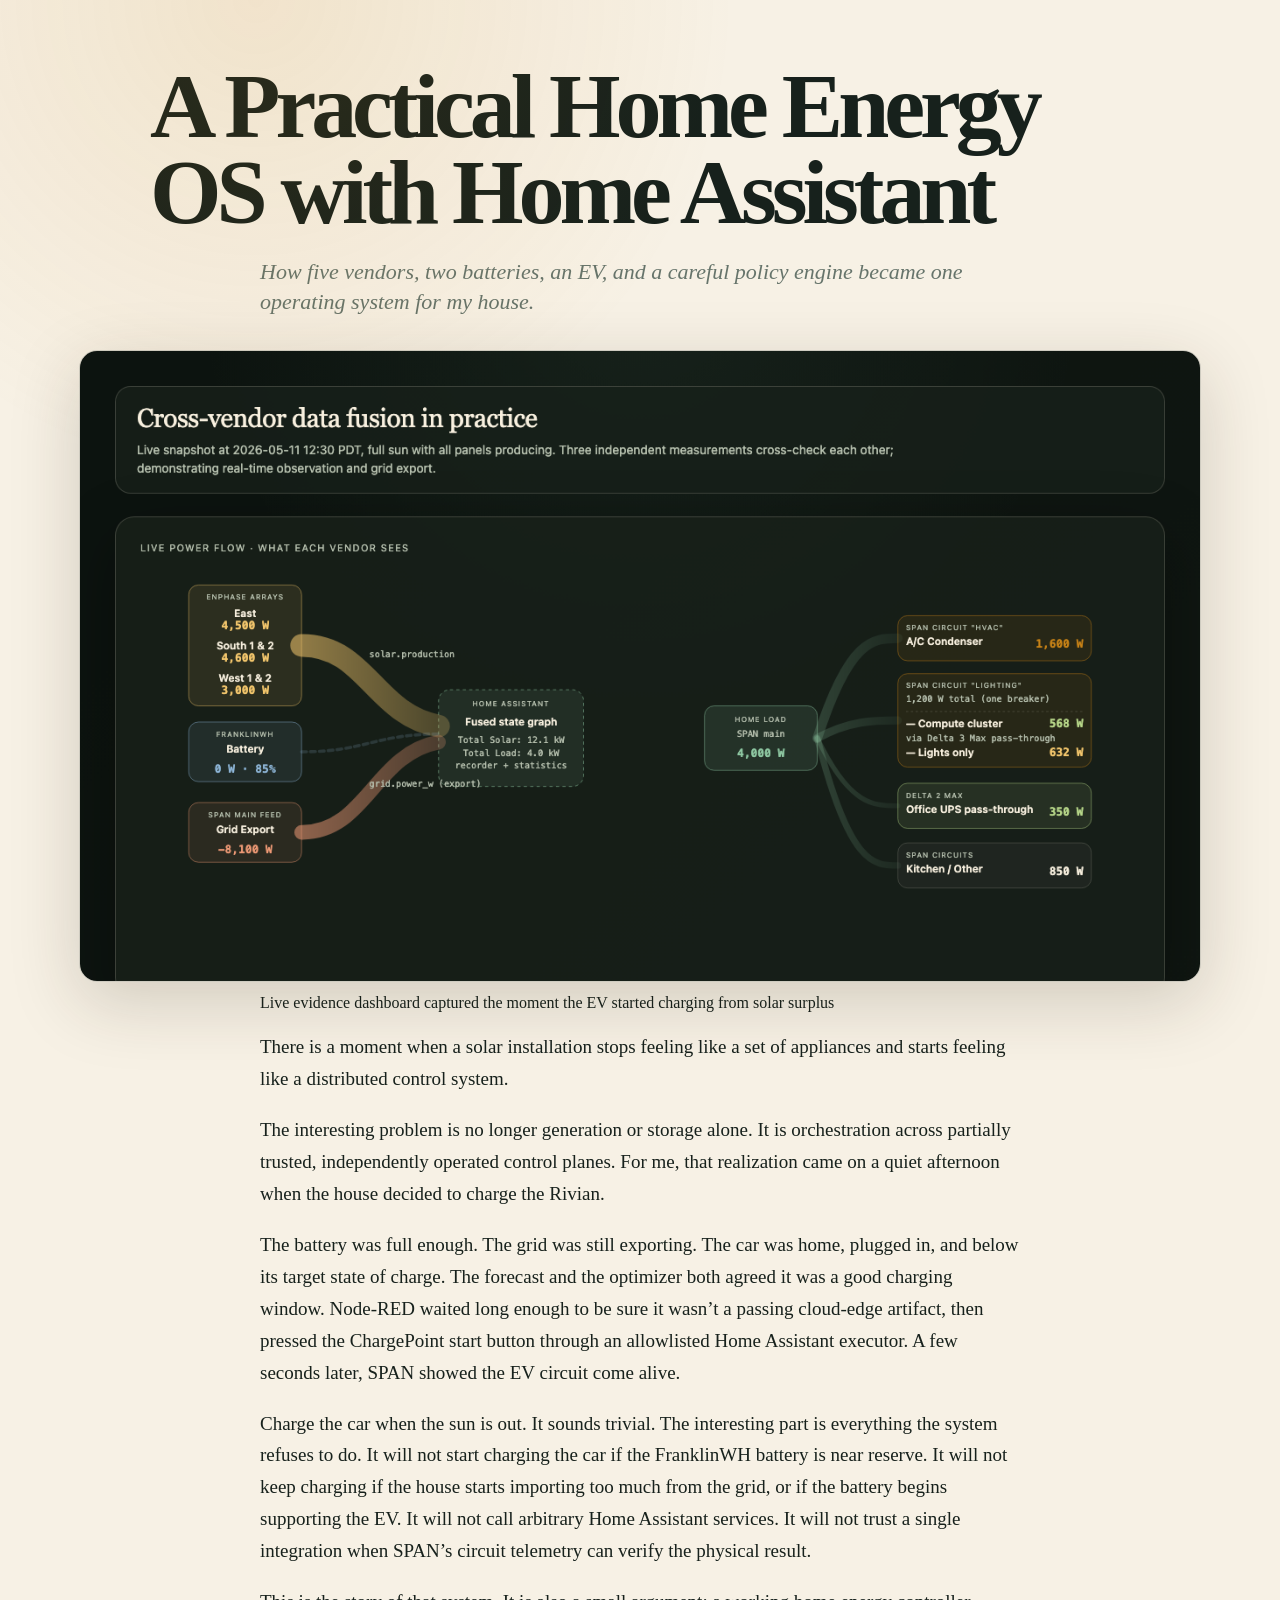
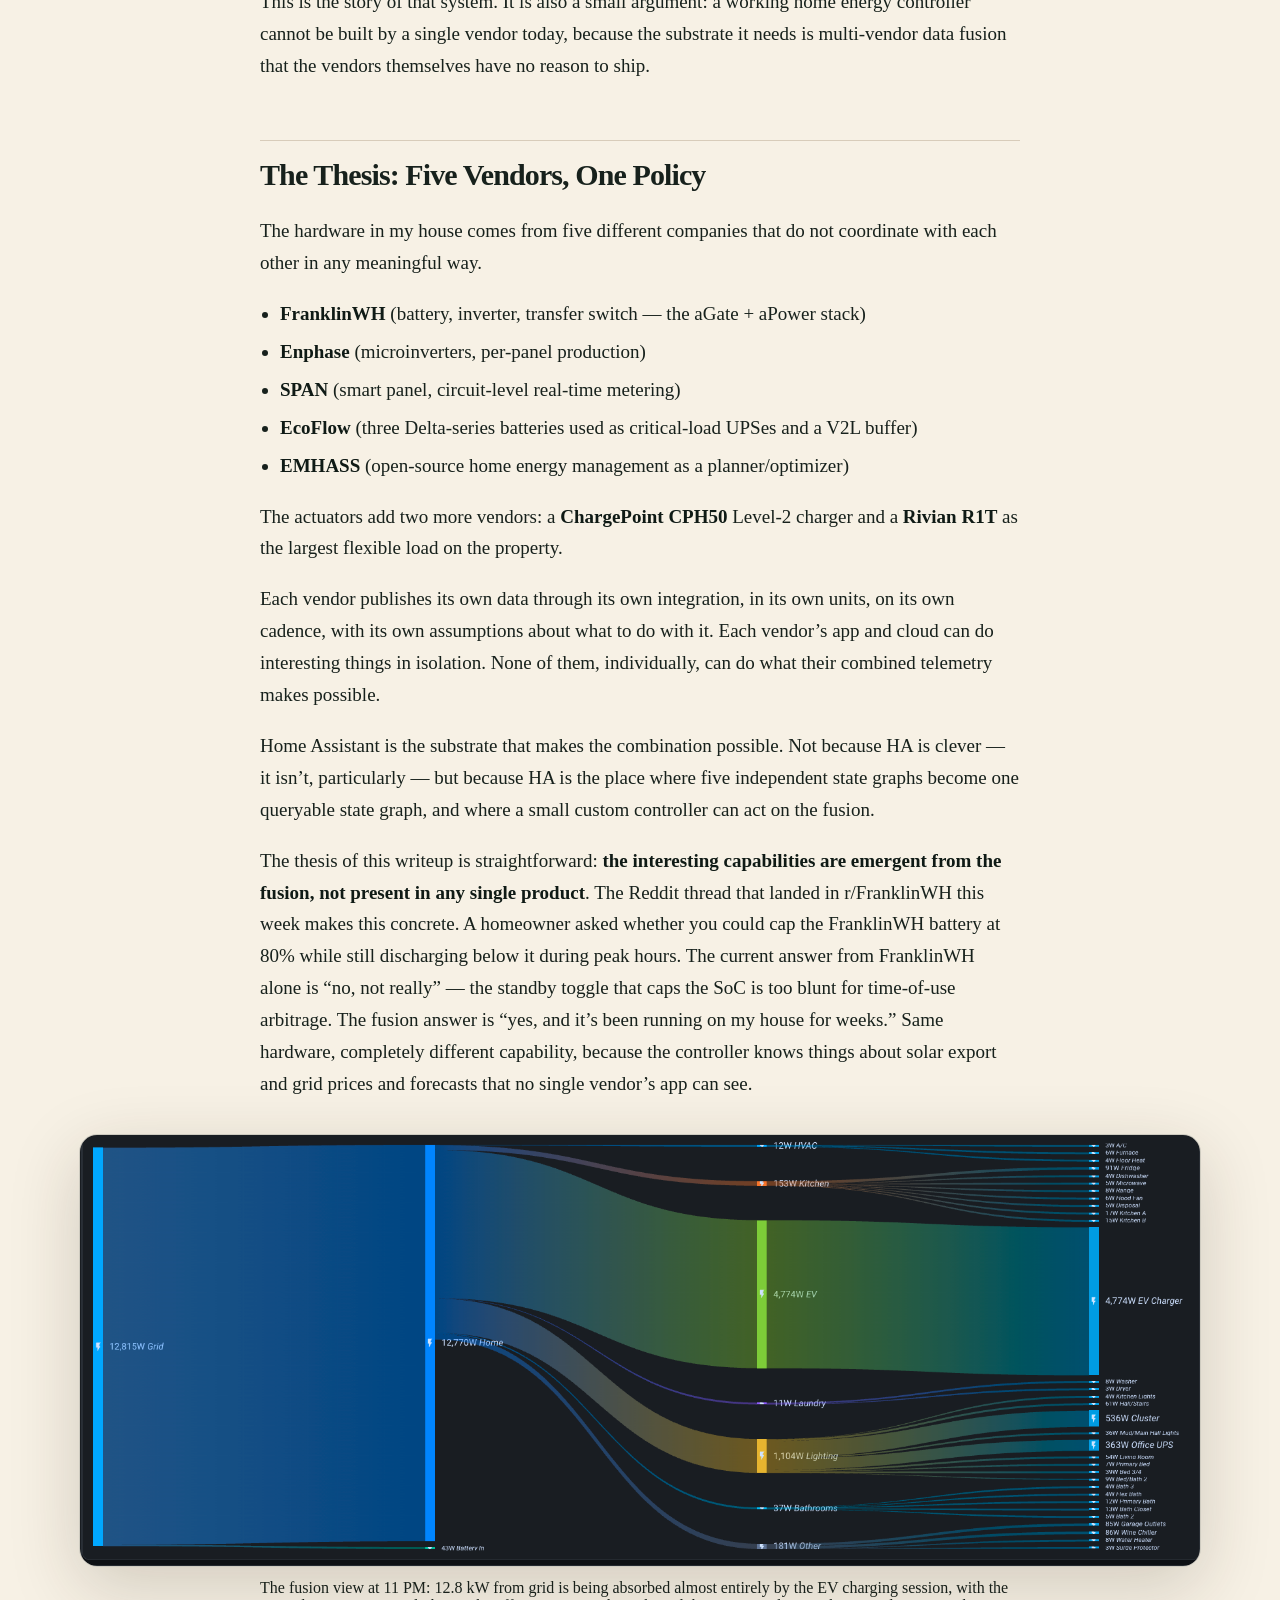
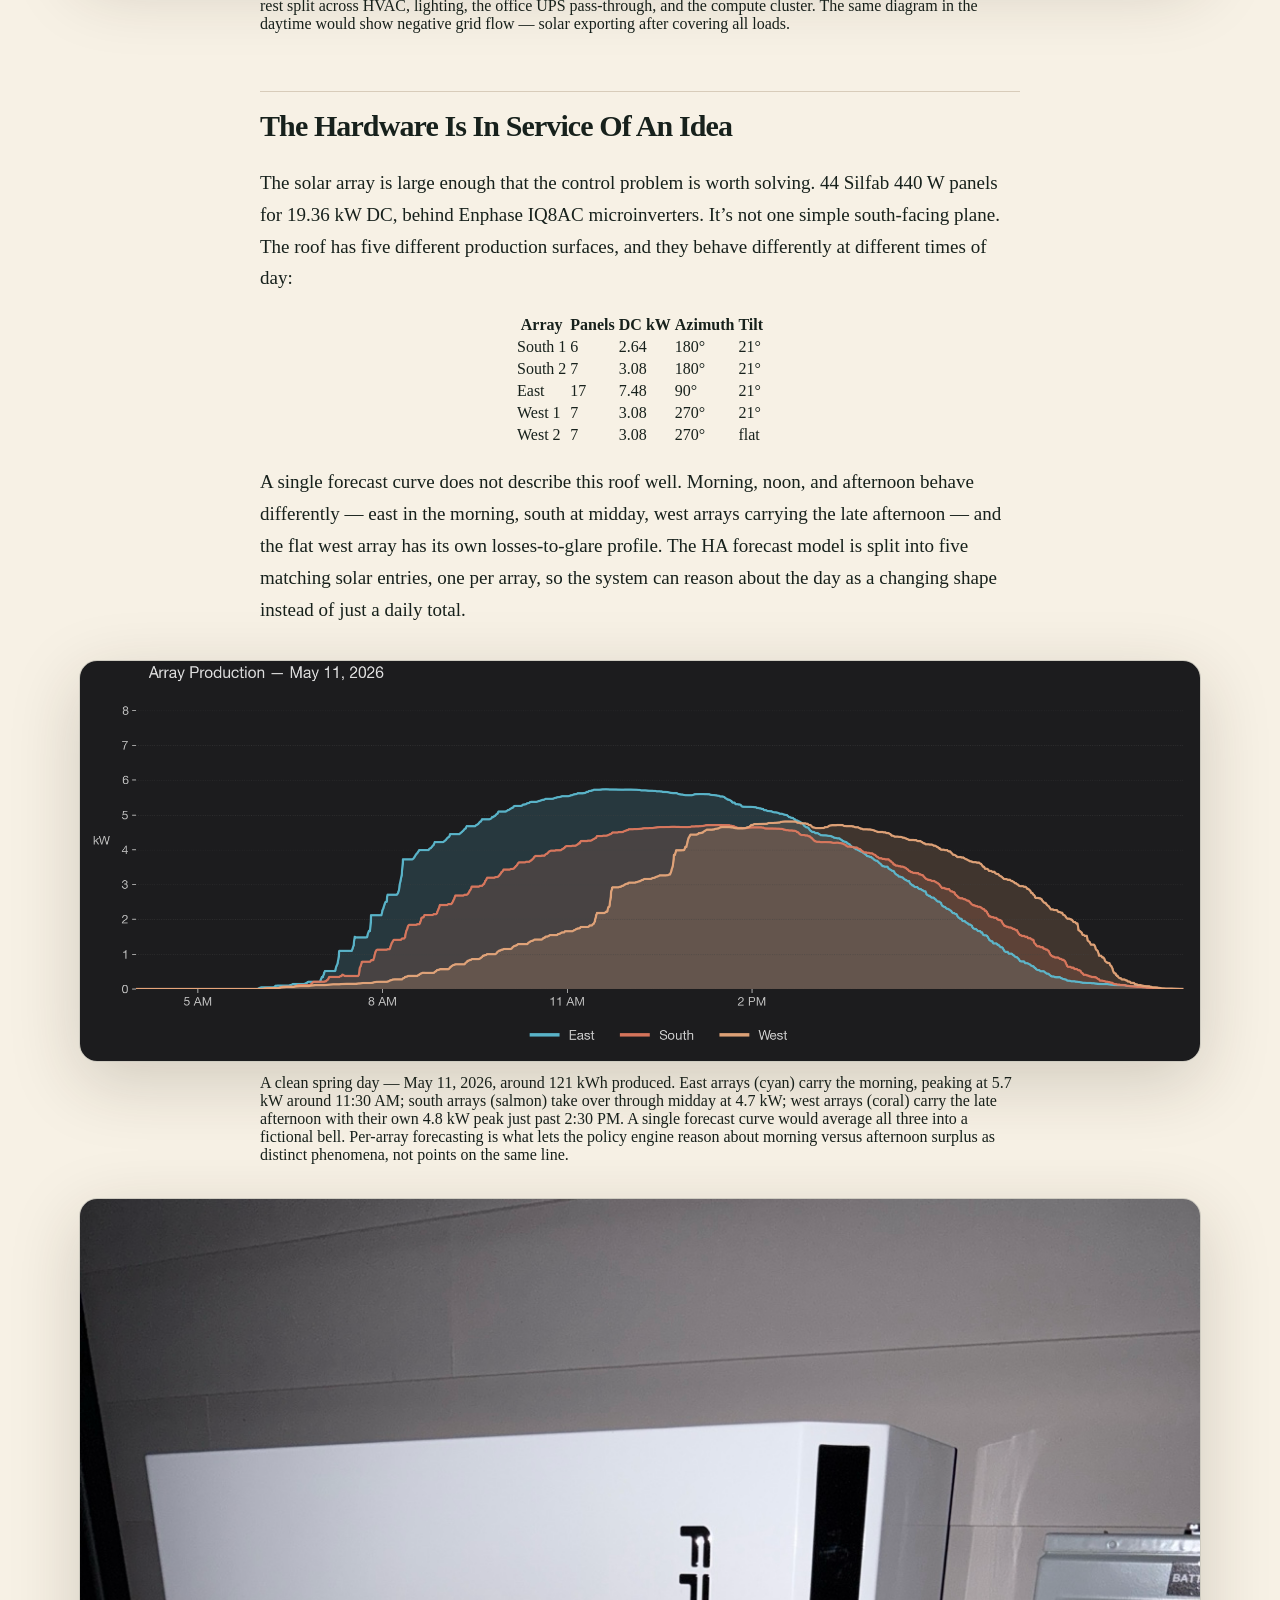
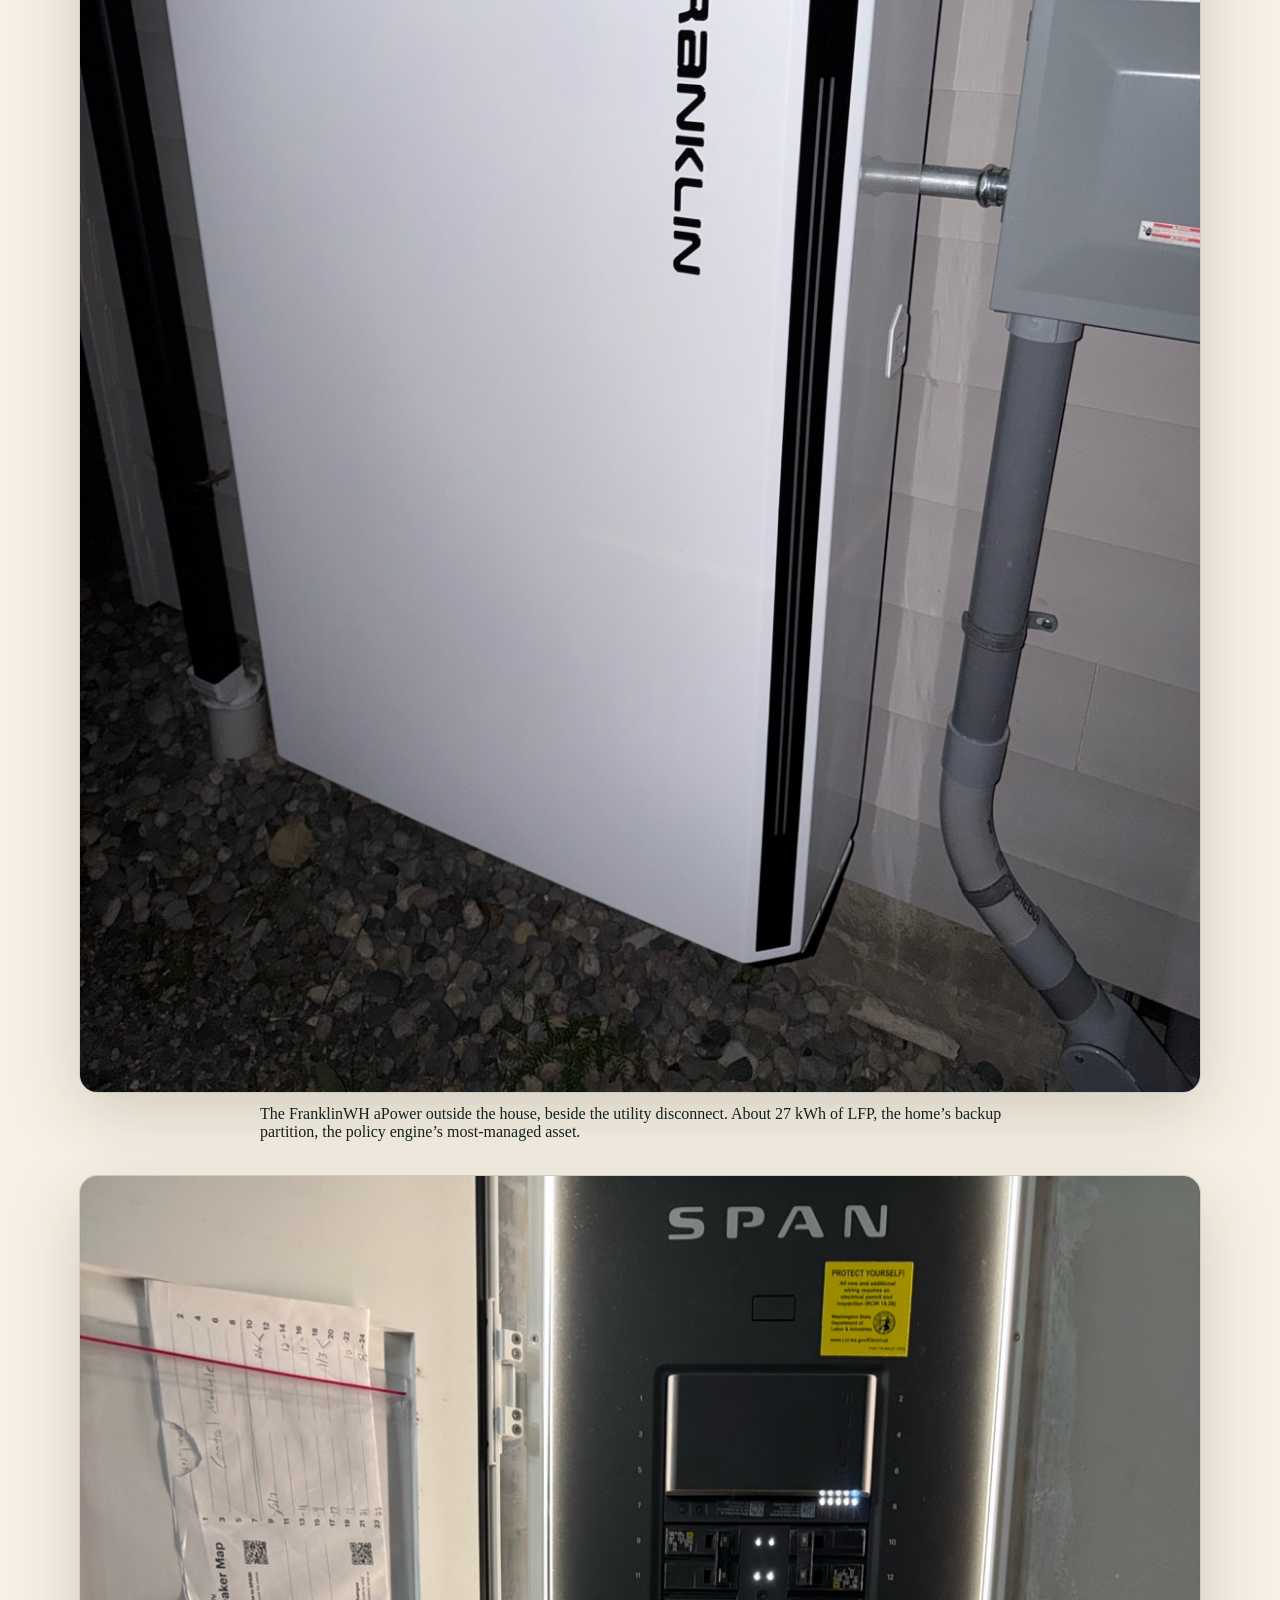
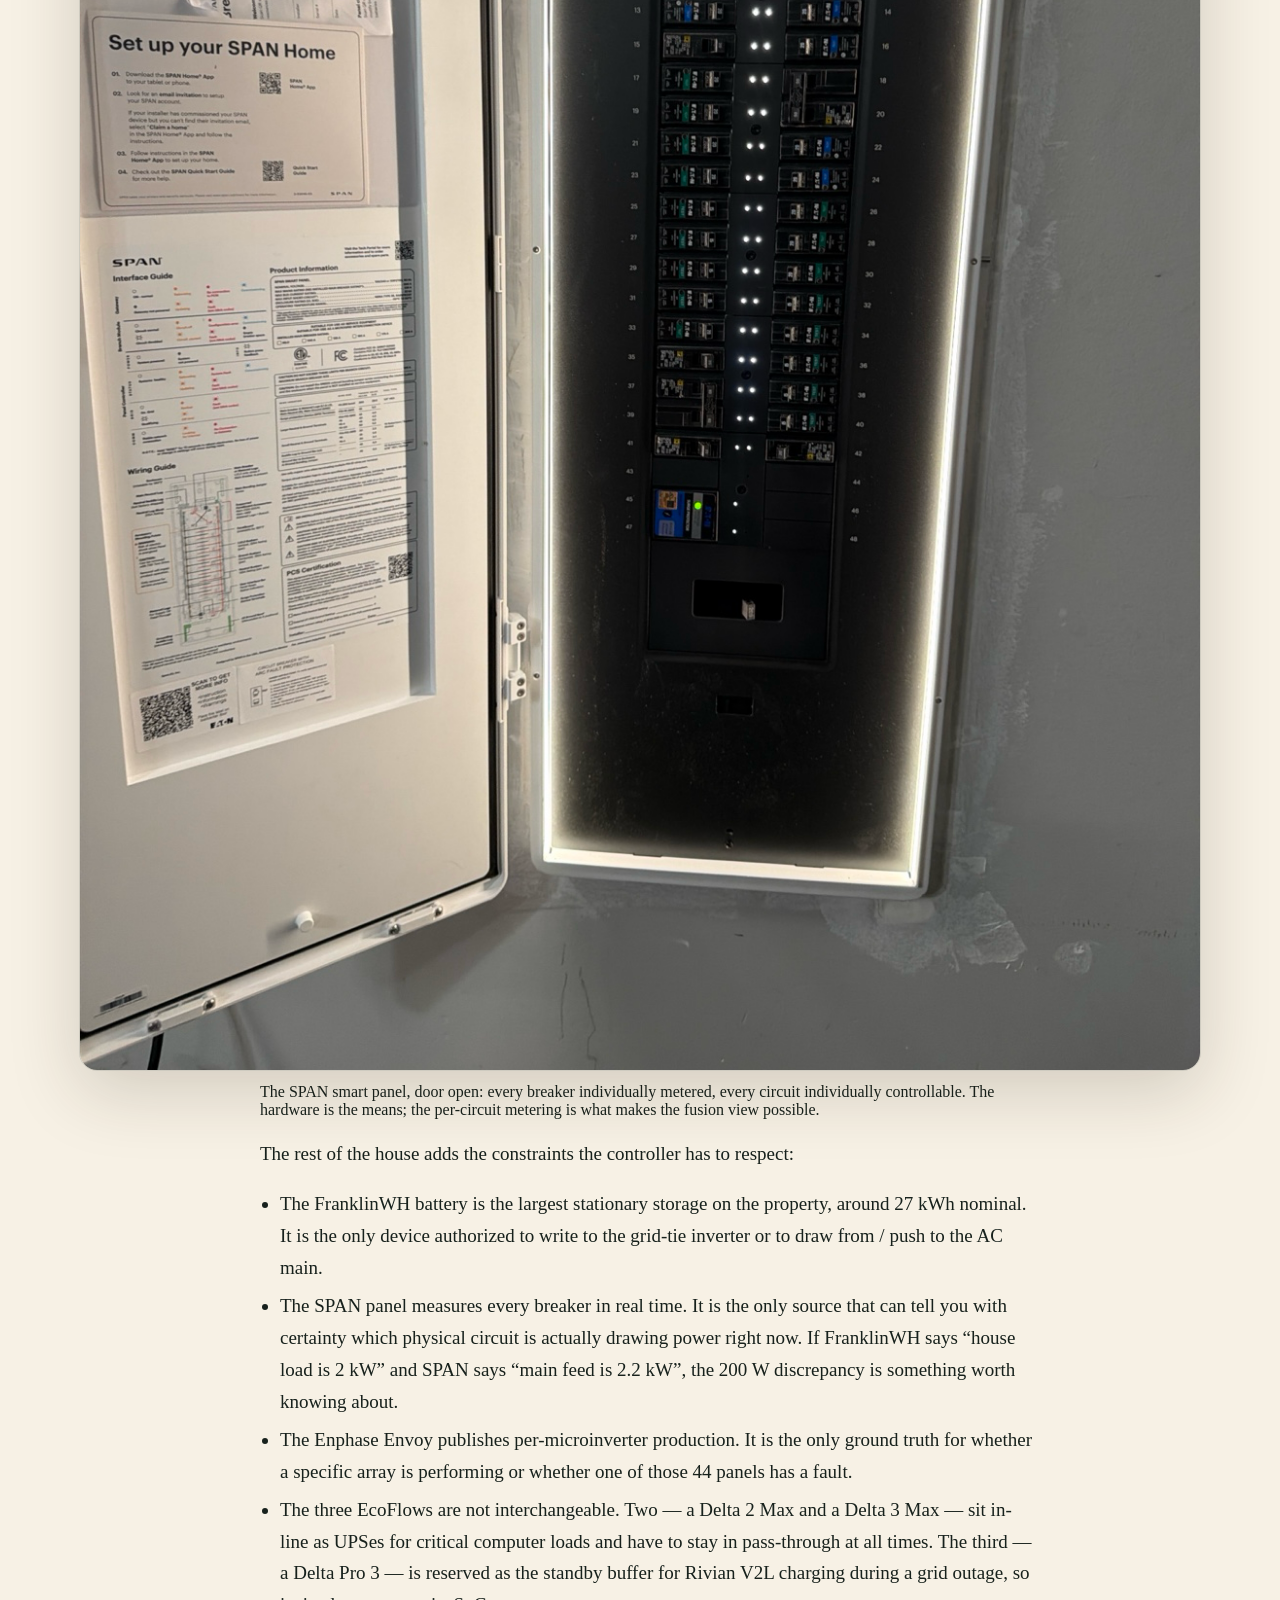
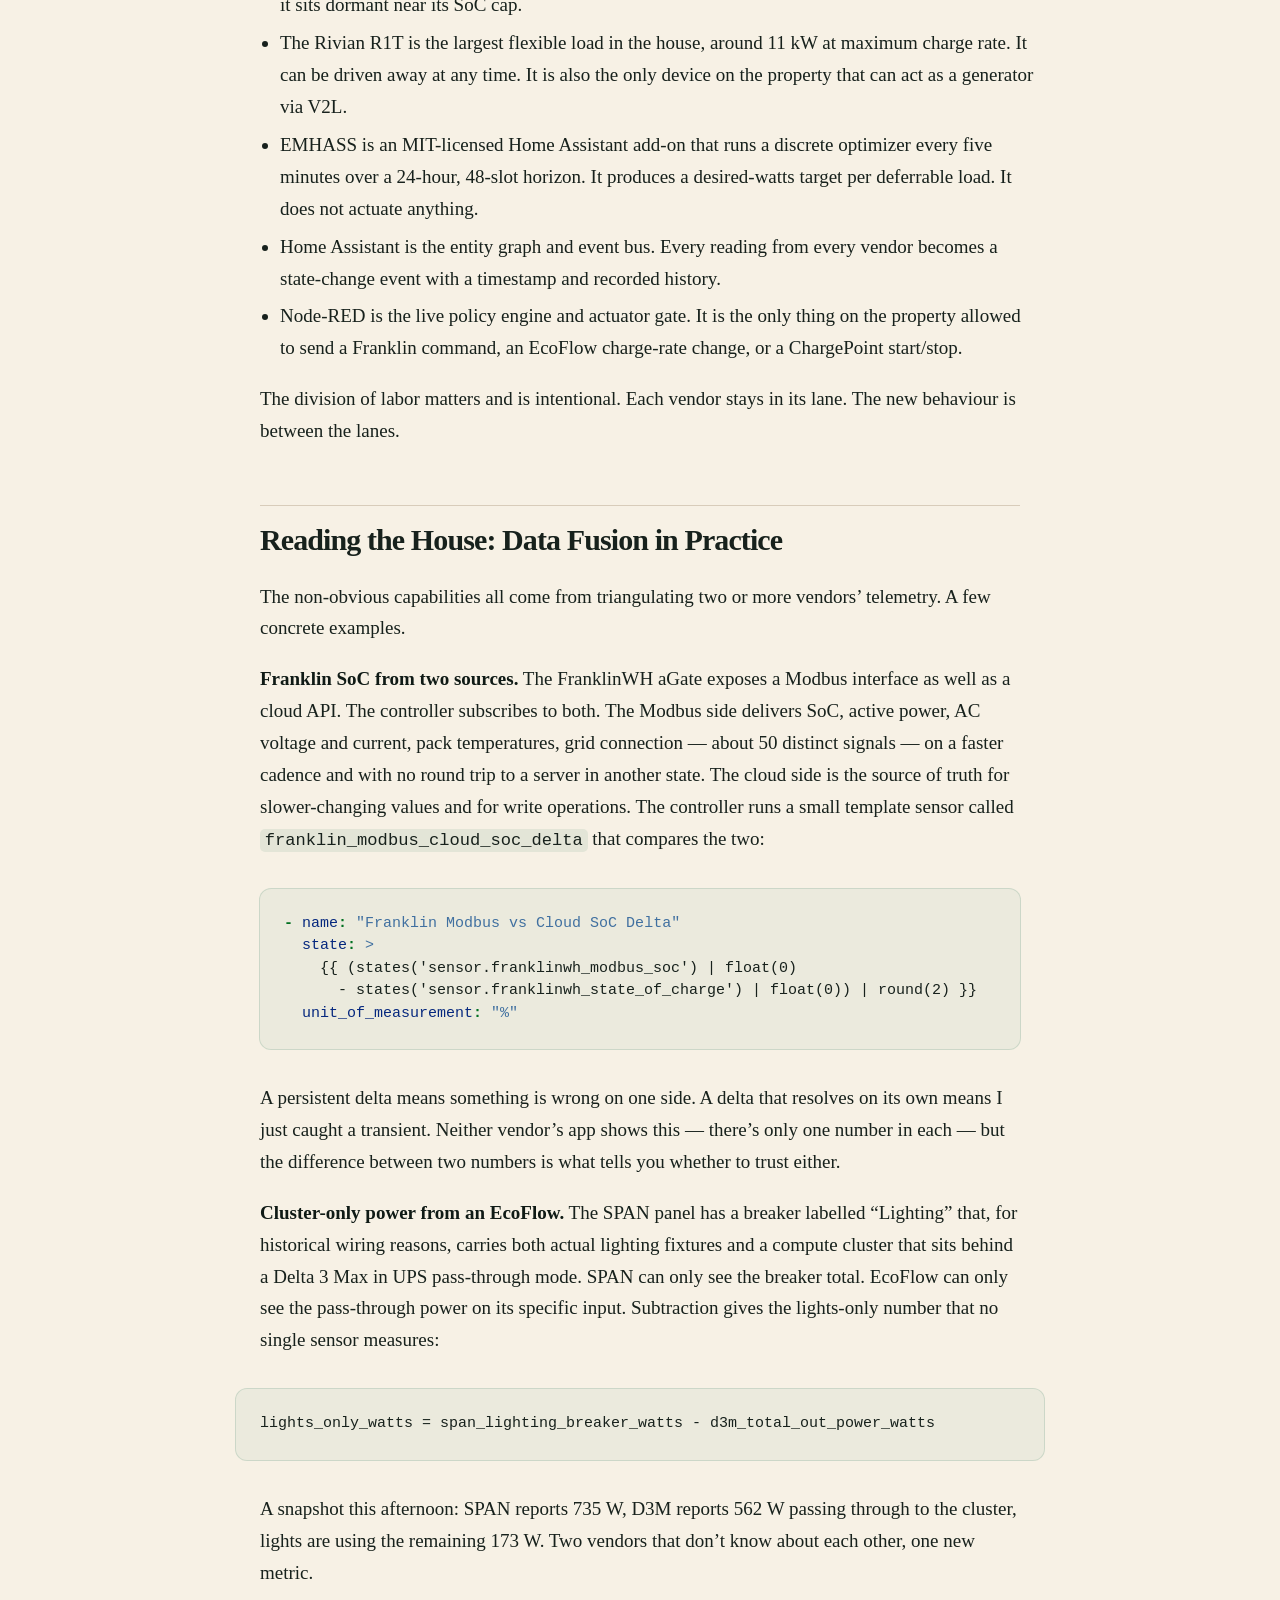
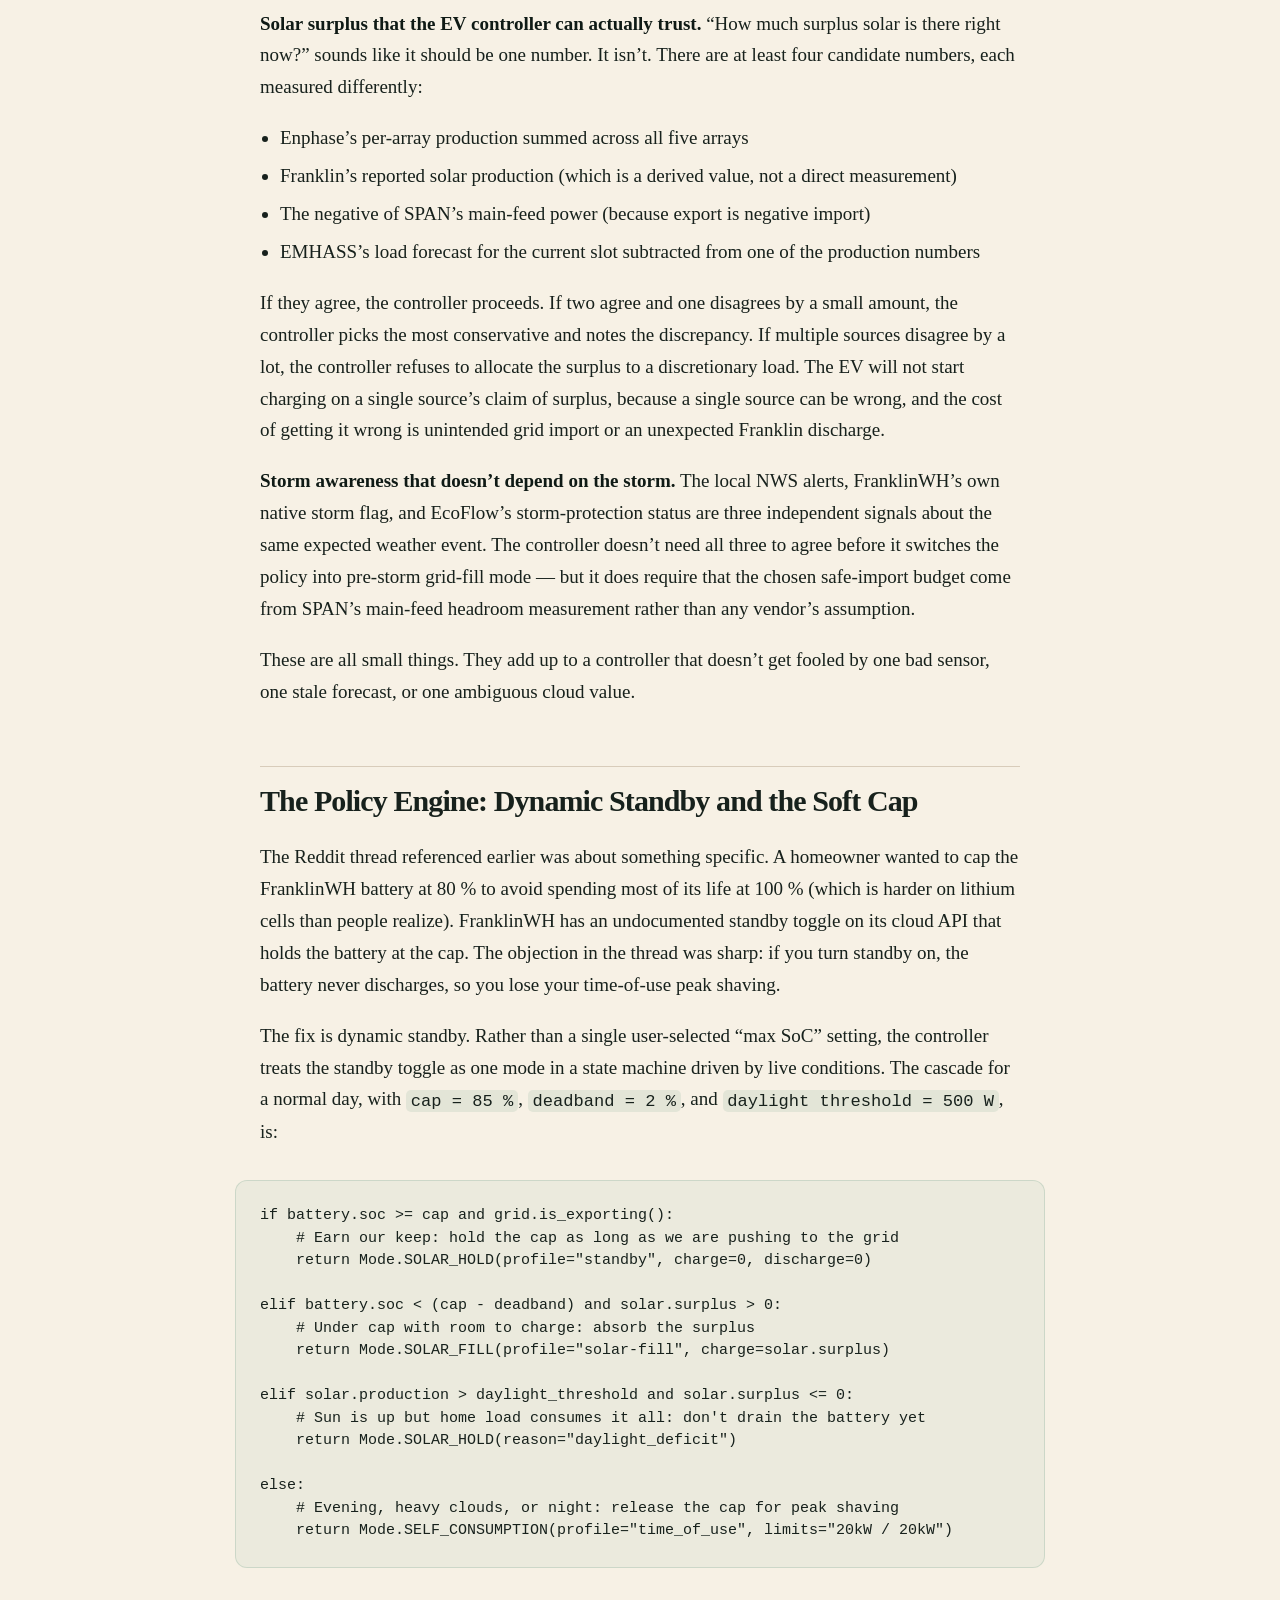
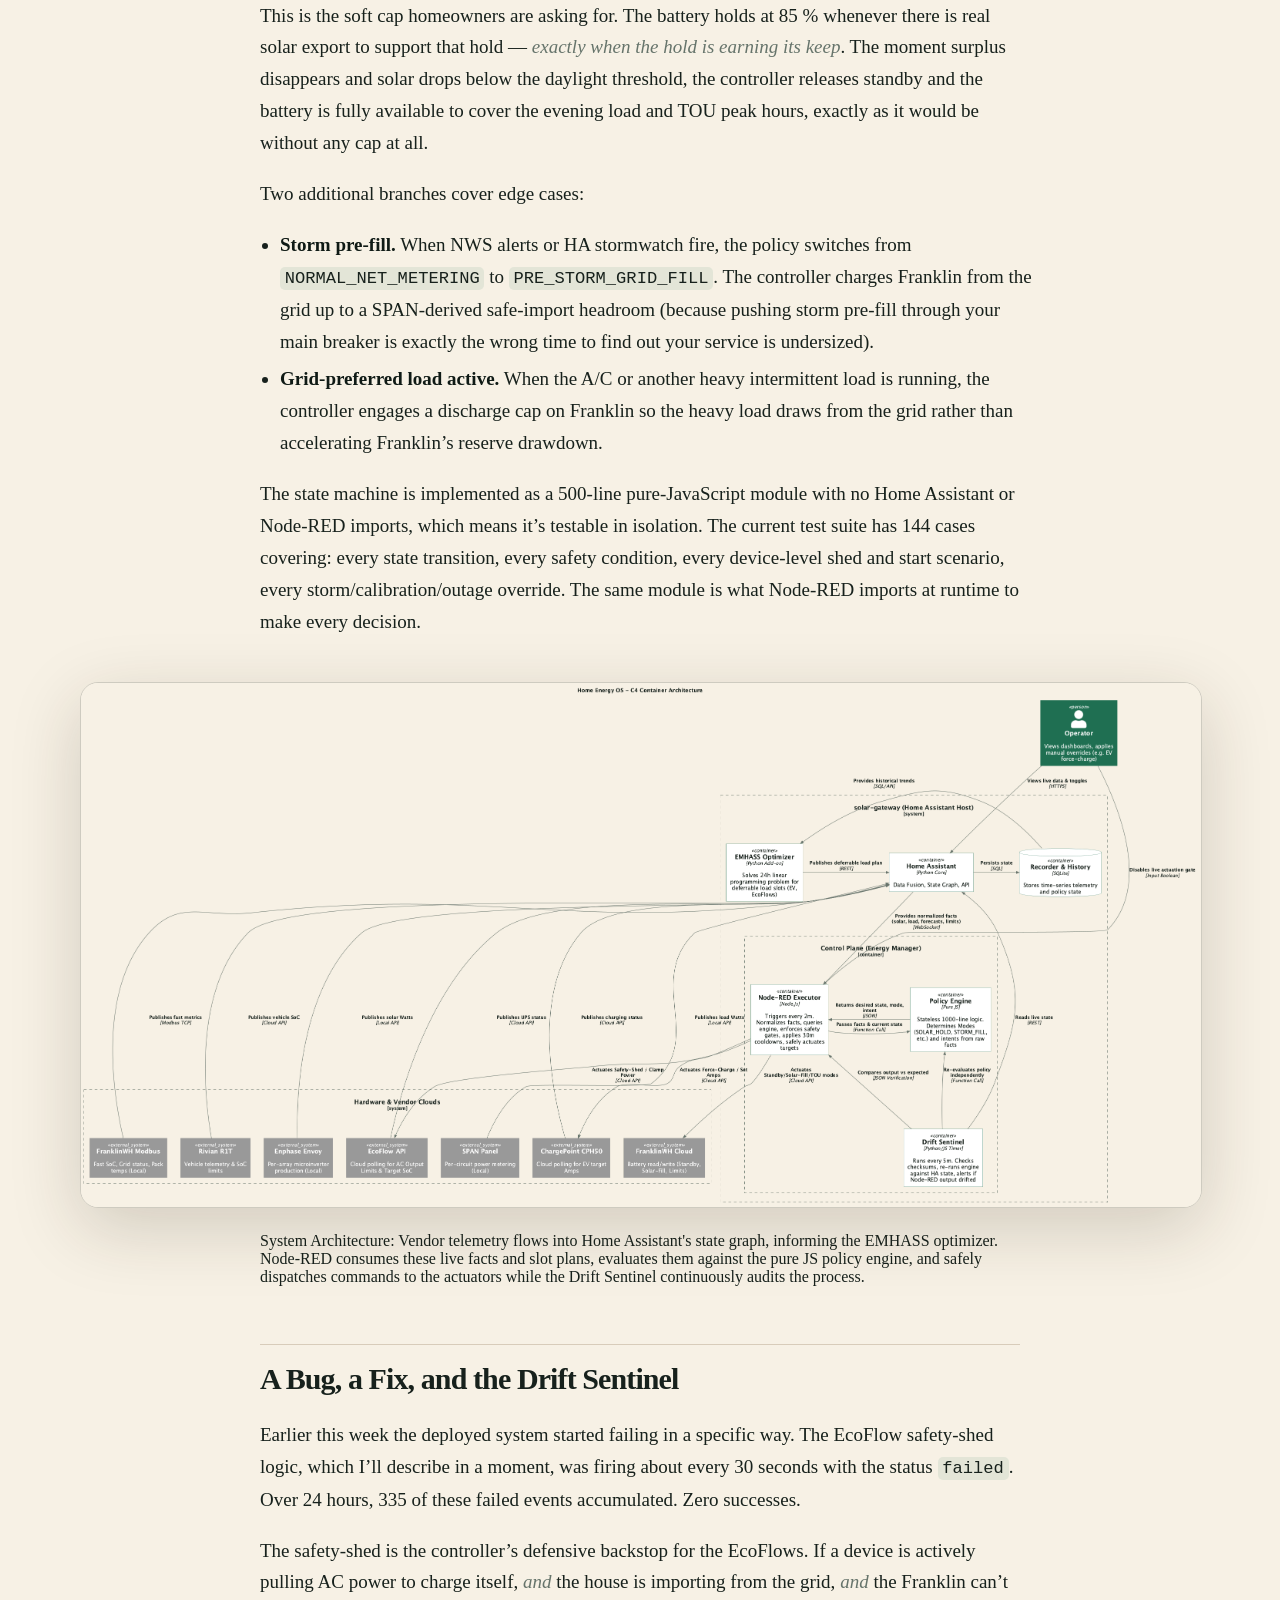
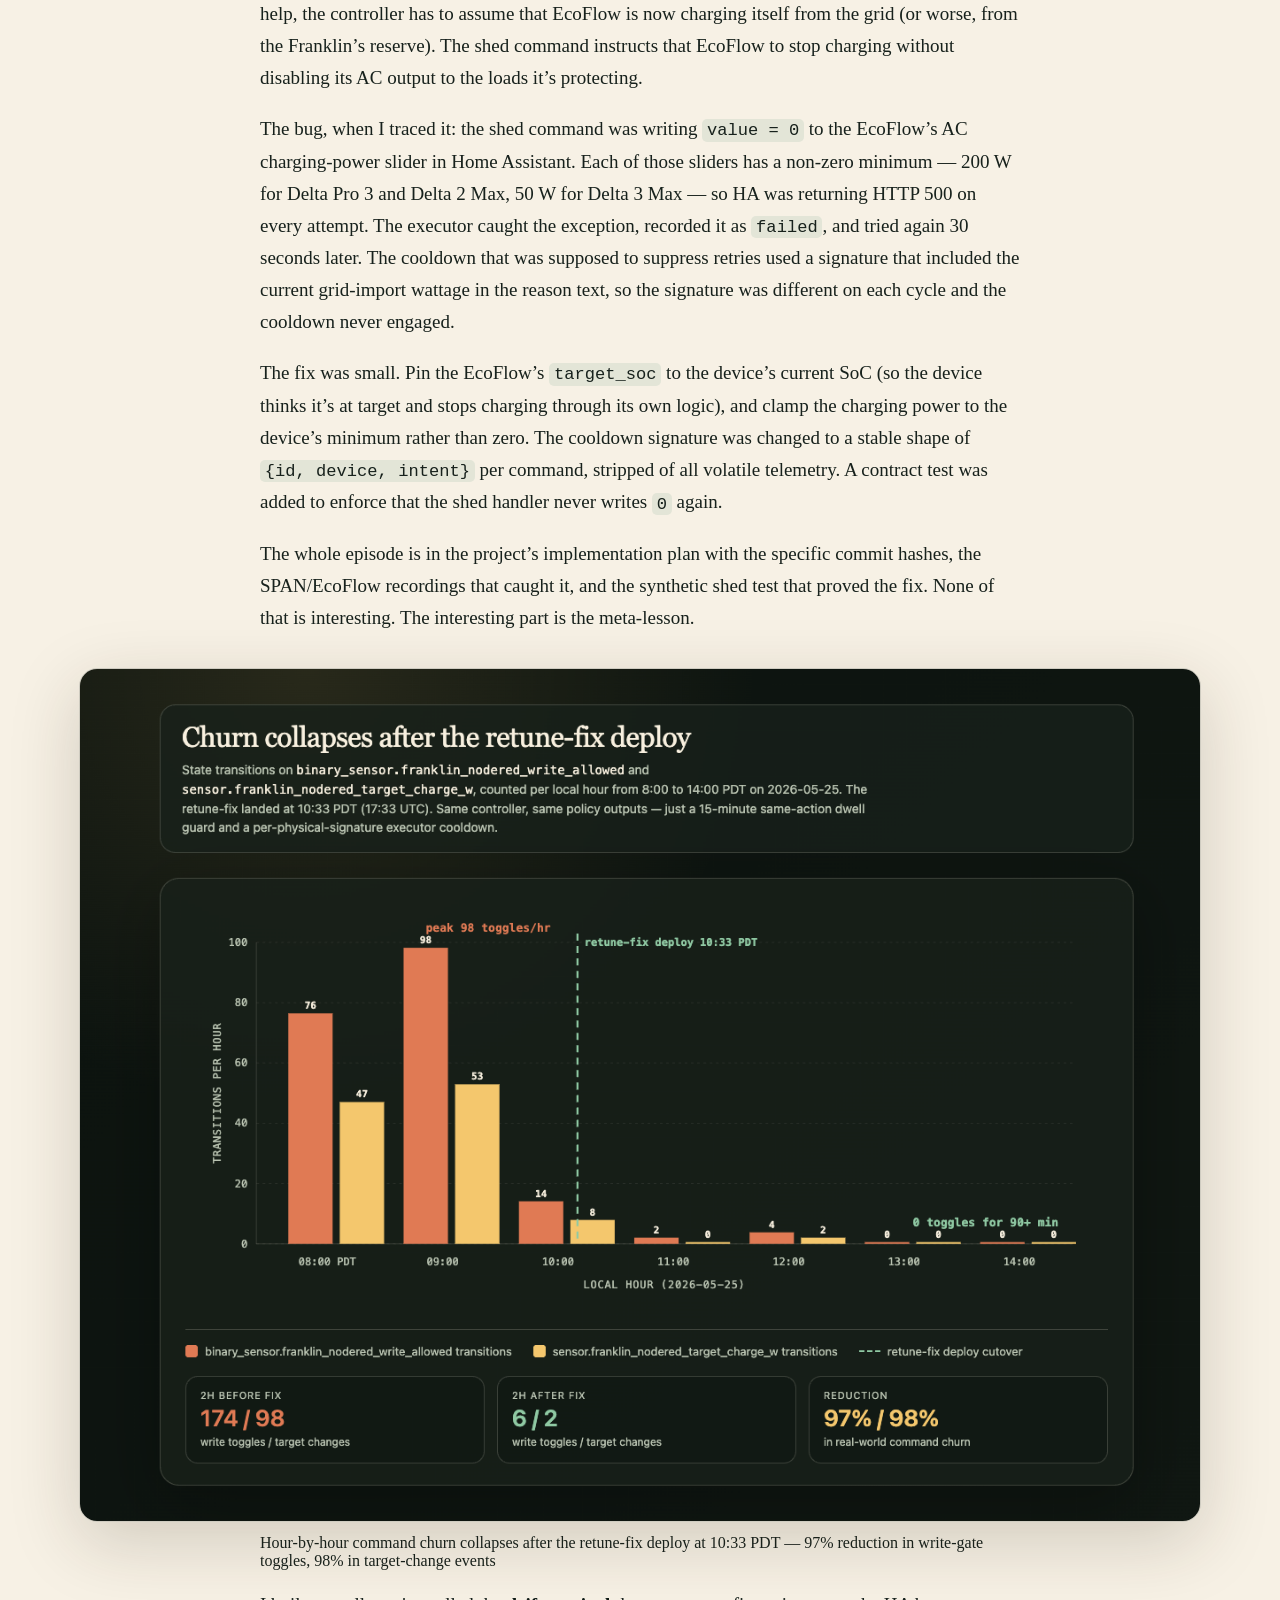
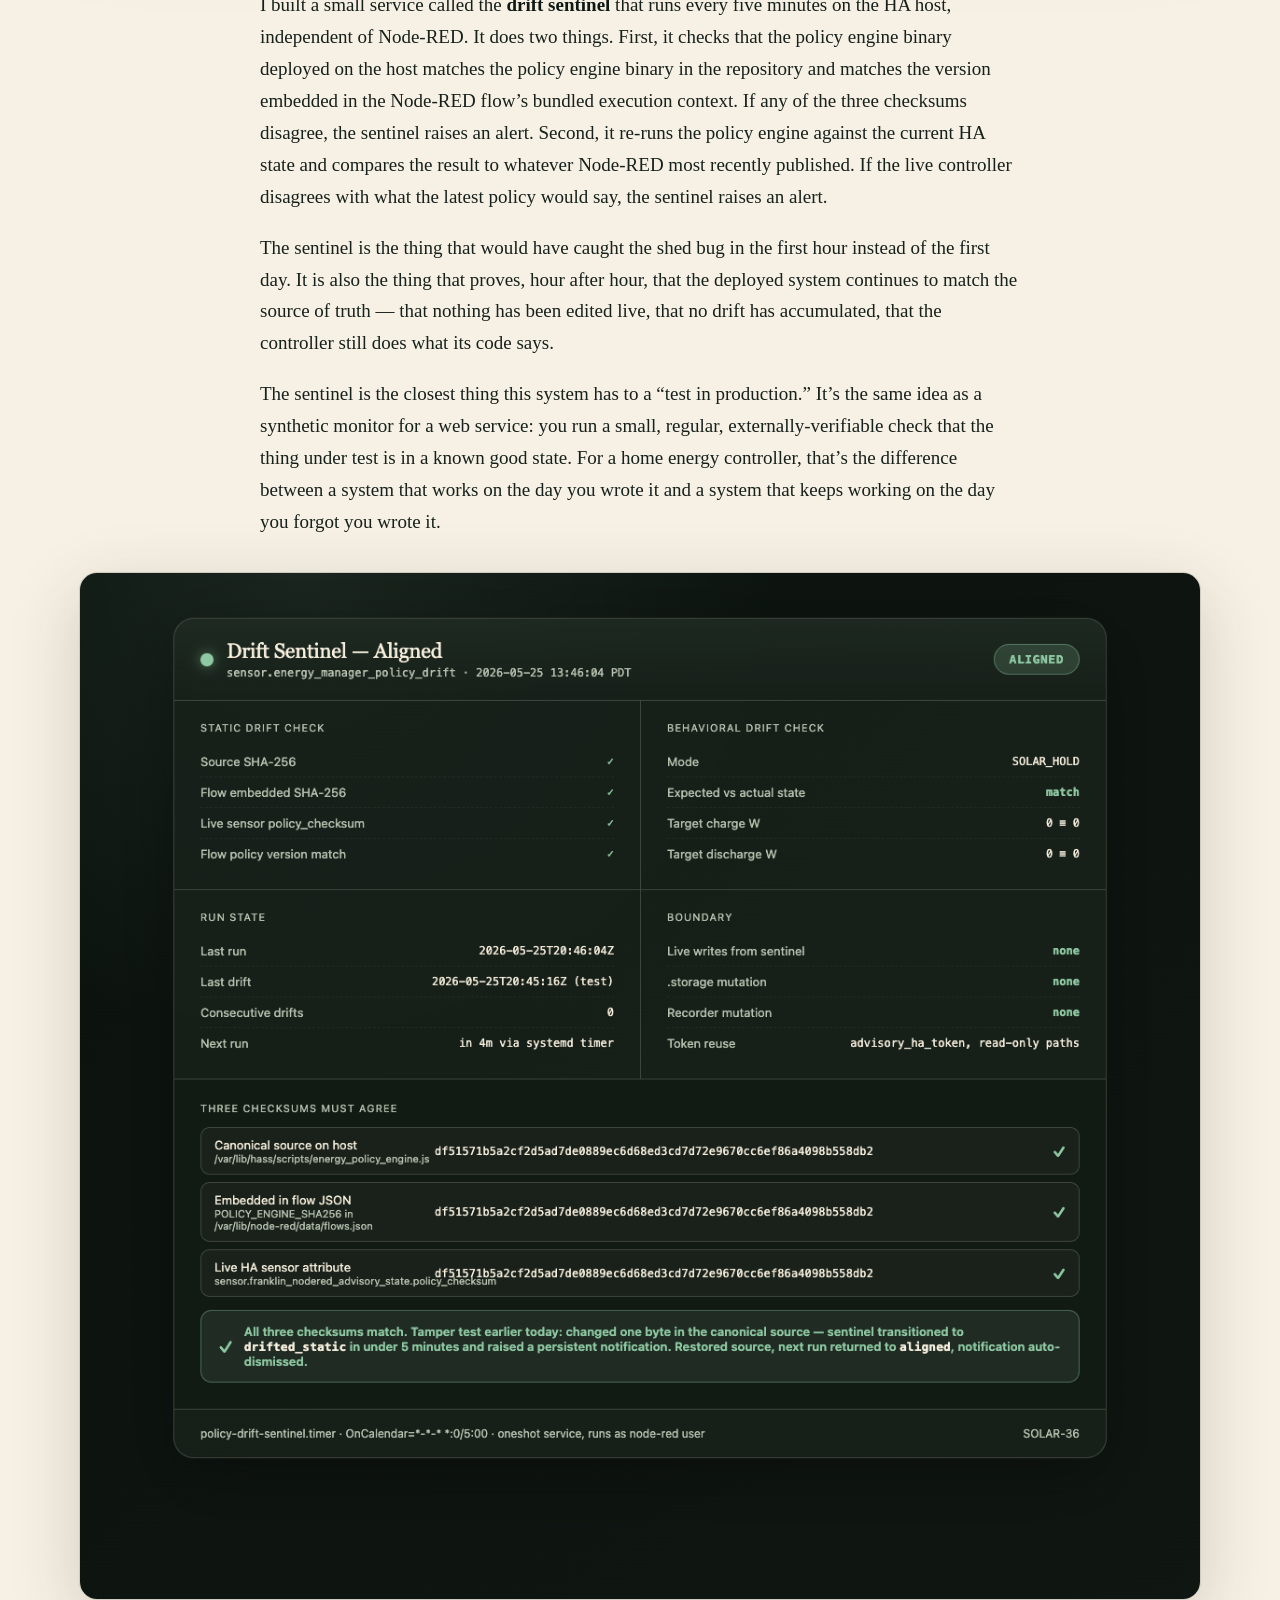
==== article.html @ 6e341190 "Convert C4 architecture diagram into interactive SVG lightbox" ====
<!DOCTYPE html>
<html xmlns="http://www.w3.org/1999/xhtml">
<head>
  <meta charset="utf-8" />
  <meta name="generator" content="pandoc" />
  <meta name="viewport" content="width=device-width, initial-scale=1.0, user-scalable=yes" />
  <title>article</title>
  <style>
    /* Default styles provided by pandoc.
    ** See https://pandoc.org/MANUAL.html#variables-for-html for config info.
    */
    span.smallcaps{font-variant: small-caps;}
    div.columns{display: flex; gap: min(4vw, 1.5em);}
    div.column{flex: auto; overflow-x: auto;}
    div.hanging-indent{margin-left: 1.5em; text-indent: -1.5em;}
    /* The extra [class] is a hack that increases specificity enough to
       override a similar rule in reveal.js */
    ul.task-list[class]{list-style: none;}
    ul.task-list li input[type="checkbox"] {
      font-size: inherit;
      width: 0.8em;
      margin: 0 0.8em 0.2em -1.6em;
      vertical-align: middle;
    }
    .display.math{display: block; text-align: center; margin: 0.5rem auto;}
    /* CSS for syntax highlighting */
    html { -webkit-text-size-adjust: 100%; }
    pre > code.sourceCode { white-space: pre; position: relative; }
    pre > code.sourceCode > span { display: inline-block; line-height: 1.25; }
    pre > code.sourceCode > span:empty { height: 1.2em; }
    .sourceCode { overflow: visible; }
    code.sourceCode > span { color: inherit; text-decoration: inherit; }
    div.sourceCode { margin: 1em 0; }
    pre.sourceCode { margin: 0; }
    @media screen {
    div.sourceCode { overflow: auto; }
    }
    @media print {
    pre > code.sourceCode { white-space: pre-wrap; }
    pre > code.sourceCode > span { text-indent: -5em; padding-left: 5em; }
    }
    pre.numberSource code
      { counter-reset: source-line 0; }
    pre.numberSource code > span
      { position: relative; left: -4em; counter-increment: source-line; }
    pre.numberSource code > span > a:first-child::before
      { content: counter(source-line);
        position: relative; left: -1em; text-align: right; vertical-align: baseline;
        border: none; display: inline-block;
        -webkit-touch-callout: none; -webkit-user-select: none;
        -khtml-user-select: none; -moz-user-select: none;
        -ms-user-select: none; user-select: none;
        padding: 0 4px; width: 4em;
        color: #aaaaaa;
      }
    pre.numberSource { margin-left: 3em; border-left: 1px solid #aaaaaa;  padding-left: 4px; }
    div.sourceCode
      {   }
    @media screen {
    pre > code.sourceCode > span > a:first-child::before { text-decoration: underline; }
    }
    code span.al { color: #ff0000; font-weight: bold; } /* Alert */
    code span.an { color: #60a0b0; font-weight: bold; font-style: italic; } /* Annotation */
    code span.at { color: #7d9029; } /* Attribute */
    code span.bn { color: #40a070; } /* BaseN */
    code span.bu { color: #008000; } /* BuiltIn */
    code span.cf { color: #007020; font-weight: bold; } /* ControlFlow */
    code span.ch { color: #4070a0; } /* Char */
    code span.cn { color: #880000; } /* Constant */
    code span.co { color: #60a0b0; font-style: italic; } /* Comment */
    code span.cv { color: #60a0b0; font-weight: bold; font-style: italic; } /* CommentVar */
    code span.do { color: #ba2121; font-style: italic; } /* Documentation */
    code span.dt { color: #902000; } /* DataType */
    code span.dv { color: #40a070; } /* DecVal */
    code span.er { color: #ff0000; font-weight: bold; } /* Error */
    code span.ex { } /* Extension */
    code span.fl { color: #40a070; } /* Float */
    code span.fu { color: #06287e; } /* Function */
    code span.im { color: #008000; font-weight: bold; } /* Import */
    code span.in { color: #60a0b0; font-weight: bold; font-style: italic; } /* Information */
    code span.kw { color: #007020; font-weight: bold; } /* Keyword */
    code span.op { color: #666666; } /* Operator */
    code span.ot { color: #007020; } /* Other */
    code span.pp { color: #bc7a00; } /* Preprocessor */
    code span.sc { color: #4070a0; } /* SpecialChar */
    code span.ss { color: #bb6688; } /* SpecialString */
    code span.st { color: #4070a0; } /* String */
    code span.va { color: #19177c; } /* Variable */
    code span.vs { color: #4070a0; } /* VerbatimString */
    code span.wa { color: #60a0b0; font-weight: bold; font-style: italic; } /* Warning */
  </style>
  <link rel="stylesheet" href="article.css" />
</head>
<body>
<h1 id="a-practical-home-energy-os-with-home-assistant">A Practical Home
Energy OS with Home Assistant</h1>
<p><em>How five vendors, two batteries, an EV, and a careful policy
engine became one operating system for my house.</em></p>
<figure>
<img src="screenshots/sankey-day-real.png"
alt="Daytime Sankey showing 12 kW of solar production perfectly balanced across grid export, Franklin battery at cap, and home load during a sunny afternoon" />
<figcaption aria-hidden="true">Live evidence dashboard captured the
moment the EV started charging from solar surplus</figcaption>
</figure>
<p>There is a moment when a solar installation stops feeling like a set
of appliances and starts feeling like a distributed control system.</p>
<p>The interesting problem is no longer generation or storage alone. It is orchestration across partially trusted, independently operated control planes. For me, that realization came on a quiet afternoon when the house decided to charge the
Rivian.</p>
<p>The battery was full enough. The grid was still exporting. The car
was home, plugged in, and below its target state of charge. The forecast
and the optimizer both agreed it was a good charging window. Node-RED
waited long enough to be sure it wasn’t a passing cloud-edge artifact,
then pressed the ChargePoint start button through an allowlisted Home
Assistant executor. A few seconds later, SPAN showed the EV circuit come
alive.</p>
<p>Charge the car when the sun is out. It sounds trivial. The
interesting part is everything the system refuses to do. It will not
start charging the car if the FranklinWH battery is near reserve. It
will not keep charging if the house starts importing too much from the
grid, or if the battery begins supporting the EV. It will not call
arbitrary Home Assistant services. It will not trust a single
integration when SPAN’s circuit telemetry can verify the physical
result.</p>
<p>This is the story of that system. It is also a small argument: a
working home energy controller cannot be built by a single vendor today,
because the substrate it needs is multi-vendor data fusion that the
vendors themselves have no reason to ship.</p>
<h2 id="the-thesis-five-vendors-one-policy">The Thesis: Five Vendors,
One Policy</h2>
<p>The hardware in my house comes from five different companies that do
not coordinate with each other in any meaningful way.</p>
<ul>
<li><strong>FranklinWH</strong> (battery, inverter, transfer switch —
the aGate + aPower stack)</li>
<li><strong>Enphase</strong> (microinverters, per-panel production)</li>
<li><strong>SPAN</strong> (smart panel, circuit-level real-time
metering)</li>
<li><strong>EcoFlow</strong> (three Delta-series batteries used as
critical-load UPSes and a V2L buffer)</li>
<li><strong>EMHASS</strong> (open-source home energy management as a
planner/optimizer)</li>
</ul>
<p>The actuators add two more vendors: a <strong>ChargePoint
CPH50</strong> Level-2 charger and a <strong>Rivian R1T</strong> as the
largest flexible load on the property.</p>
<p>Each vendor publishes its own data through its own integration, in
its own units, on its own cadence, with its own assumptions about what
to do with it. Each vendor’s app and cloud can do interesting things in
isolation. None of them, individually, can do what their combined
telemetry makes possible.</p>
<p>Home Assistant is the substrate that makes the combination possible.
Not because HA is clever — it isn’t, particularly — but because HA is
the place where five independent state graphs become one queryable state
graph, and where a small custom controller can act on the fusion.</p>
<p>The thesis of this writeup is straightforward: <strong>the
interesting capabilities are emergent from the fusion, not present in
any single product</strong>. The Reddit thread that landed in
r/FranklinWH this week makes this concrete. A homeowner asked whether
you could cap the FranklinWH battery at 80% while still discharging
below it during peak hours. The current answer from FranklinWH alone is
“no, not really” — the standby toggle that caps the SoC is too blunt for
time-of-use arbitrage. The fusion answer is “yes, and it’s been running
on my house for weeks.” Same hardware, completely different capability,
because the controller knows things about solar export and grid prices
and forecasts that no single vendor’s app can see.</p>
<figure>
<img src="screenshots/sankey-night-real.png"
alt="The fusion view at 11 PM: 12.8 kW from grid is being absorbed almost entirely by the EV charging session, with the rest split across HVAC, lighting, the office UPS pass-through, and the compute cluster. The same diagram in the daytime would show negative grid flow — solar exporting after covering all loads." />
<figcaption aria-hidden="true">The fusion view at 11 PM: 12.8 kW from
grid is being absorbed almost entirely by the EV charging session, with
the rest split across HVAC, lighting, the office UPS pass-through, and
the compute cluster. The same diagram in the daytime would show negative
grid flow — solar exporting after covering all loads.</figcaption>
</figure>
<h2 id="the-hardware-is-in-service-of-an-idea">The Hardware Is In
Service Of An Idea</h2>
<p>The solar array is large enough that the control problem is worth
solving. 44 Silfab 440 W panels for 19.36 kW DC, behind Enphase IQ8AC
microinverters. It’s not one simple south-facing plane. The roof has
five different production surfaces, and they behave differently at
different times of day:</p>
<table>
<thead>
<tr>
<th>Array</th>
<th>Panels</th>
<th>DC kW</th>
<th>Azimuth</th>
<th>Tilt</th>
</tr>
</thead>
<tbody>
<tr>
<td>South 1</td>
<td>6</td>
<td>2.64</td>
<td>180°</td>
<td>21°</td>
</tr>
<tr>
<td>South 2</td>
<td>7</td>
<td>3.08</td>
<td>180°</td>
<td>21°</td>
</tr>
<tr>
<td>East</td>
<td>17</td>
<td>7.48</td>
<td>90°</td>
<td>21°</td>
</tr>
<tr>
<td>West 1</td>
<td>7</td>
<td>3.08</td>
<td>270°</td>
<td>21°</td>
</tr>
<tr>
<td>West 2</td>
<td>7</td>
<td>3.08</td>
<td>270°</td>
<td>flat</td>
</tr>
</tbody>
</table>
<p>A single forecast curve does not describe this roof well. Morning,
noon, and afternoon behave differently — east in the morning, south at
midday, west arrays carrying the late afternoon — and the flat west
array has its own losses-to-glare profile. The HA forecast model is
split into five matching solar entries, one per array, so the system can
reason about the day as a changing shape instead of just a daily
total.</p>
<figure>
<img src="screenshots/array-production-day.png"
alt="A clean spring day — May 11, 2026, around 121 kWh produced. East arrays (cyan) carry the morning, peaking at 5.7 kW around 11:30 AM; south arrays (salmon) take over through midday at 4.7 kW; west arrays (coral) carry the late afternoon with their own 4.8 kW peak just past 2:30 PM. A single forecast curve would average all three into a fictional bell. Per-array forecasting is what lets the policy engine reason about morning versus afternoon surplus as distinct phenomena, not points on the same line." />
<figcaption aria-hidden="true">A clean spring day — May 11, 2026, around
121 kWh produced. East arrays (cyan) carry the morning, peaking at 5.7
kW around 11:30 AM; south arrays (salmon) take over through midday at
4.7 kW; west arrays (coral) carry the late afternoon with their own 4.8
kW peak just past 2:30 PM. A single forecast curve would average all
three into a fictional bell. Per-array forecasting is what lets the
policy engine reason about morning versus afternoon surplus as distinct
phenomena, not points on the same line.</figcaption>
</figure>
<figure>
<img src="screenshots/franklin-apower-outside.png"
alt="The FranklinWH aPower outside the house, beside the utility disconnect. About 27 kWh of LFP, the home’s backup partition, the policy engine’s most-managed asset." />
<figcaption aria-hidden="true">The FranklinWH aPower outside the house,
beside the utility disconnect. About 27 kWh of LFP, the home’s backup
partition, the policy engine’s most-managed asset.</figcaption>
</figure>
<figure>
<img src="screenshots/span-panel-open.png"
alt="The SPAN smart panel, door open: every breaker individually metered, every circuit individually controllable. The hardware is the means; the per-circuit metering is what makes the fusion view possible." />
<figcaption aria-hidden="true">The SPAN smart panel, door open: every
breaker individually metered, every circuit individually controllable.
The hardware is the means; the per-circuit metering is what makes the
fusion view possible.</figcaption>
</figure>
<p>The rest of the house adds the constraints the controller has to
respect:</p>
<ul>
<li>The FranklinWH battery is the largest stationary storage on the
property, around 27 kWh nominal. It is the only device authorized to
write to the grid-tie inverter or to draw from / push to the AC
main.</li>
<li>The SPAN panel measures every breaker in real time. It is the only
source that can tell you with certainty which physical circuit is
actually drawing power right now. If FranklinWH says “house load is 2
kW” and SPAN says “main feed is 2.2 kW”, the 200 W discrepancy is
something worth knowing about.</li>
<li>The Enphase Envoy publishes per-microinverter production. It is the
only ground truth for whether a specific array is performing or whether
one of those 44 panels has a fault.</li>
<li>The three EcoFlows are not interchangeable. Two — a Delta 2 Max and
a Delta 3 Max — sit in-line as UPSes for critical computer loads and
have to stay in pass-through at all times. The third — a Delta Pro 3 —
is reserved as the standby buffer for Rivian V2L charging during a grid
outage, so it sits dormant near its SoC cap.</li>
<li>The Rivian R1T is the largest flexible load in the house, around 11
kW at maximum charge rate. It can be driven away at any time. It is also
the only device on the property that can act as a generator via
V2L.</li>
<li>EMHASS is an MIT-licensed Home Assistant add-on that runs a discrete
optimizer every five minutes over a 24-hour, 48-slot horizon. It
produces a desired-watts target per deferrable load. It does not actuate
anything.</li>
<li>Home Assistant is the entity graph and event bus. Every reading from
every vendor becomes a state-change event with a timestamp and recorded
history.</li>
<li>Node-RED is the live policy engine and actuator gate. It is the only
thing on the property allowed to send a Franklin command, an EcoFlow
charge-rate change, or a ChargePoint start/stop.</li>
</ul>
<p>The division of labor matters and is intentional. Each vendor stays
in its lane. The new behaviour is between the lanes.</p>
<h2 id="reading-the-house-data-fusion-in-practice">Reading the House:
Data Fusion in Practice</h2>
<p>The non-obvious capabilities all come from triangulating two or more
vendors’ telemetry. A few concrete examples.</p>
<p><strong>Franklin SoC from two sources.</strong> The FranklinWH aGate
exposes a Modbus interface as well as a cloud API. The controller
subscribes to both. The Modbus side delivers SoC, active power, AC
voltage and current, pack temperatures, grid connection — about 50
distinct signals — on a faster cadence and with no round trip to a
server in another state. The cloud side is the source of truth for
slower-changing values and for write operations. The controller runs a
small template sensor called
<code>franklin_modbus_cloud_soc_delta</code> that compares the two:</p>
<div class="sourceCode" id="cb1"><pre
class="sourceCode yaml"><code class="sourceCode yaml"><span id="cb1-1"><a href="#cb1-1" aria-hidden="true" tabindex="-1"></a><span class="kw">-</span><span class="at"> </span><span class="fu">name</span><span class="kw">:</span><span class="at"> </span><span class="st">&quot;Franklin Modbus vs Cloud SoC Delta&quot;</span></span>
<span id="cb1-2"><a href="#cb1-2" aria-hidden="true" tabindex="-1"></a><span class="fu">  state</span><span class="kw">: </span><span class="ch">&gt;</span></span>
<span id="cb1-3"><a href="#cb1-3" aria-hidden="true" tabindex="-1"></a>    {{ (states(&#39;sensor.franklinwh_modbus_soc&#39;) | float(0)</span>
<span id="cb1-4"><a href="#cb1-4" aria-hidden="true" tabindex="-1"></a>      - states(&#39;sensor.franklinwh_state_of_charge&#39;) | float(0)) | round(2) }}</span>
<span id="cb1-5"><a href="#cb1-5" aria-hidden="true" tabindex="-1"></a><span class="at">  </span><span class="fu">unit_of_measurement</span><span class="kw">:</span><span class="at"> </span><span class="st">&quot;%&quot;</span></span></code></pre></div>
<p>A persistent delta means something is wrong on one side. A delta that
resolves on its own means I just caught a transient. Neither vendor’s
app shows this — there’s only one number in each — but the difference
between two numbers is what tells you whether to trust either.</p>
<p><strong>Cluster-only power from an EcoFlow.</strong> The SPAN panel
has a breaker labelled “Lighting” that, for historical wiring reasons,
carries both actual lighting fixtures and a compute cluster that sits
behind a Delta 3 Max in UPS pass-through mode. SPAN can only see the
breaker total. EcoFlow can only see the pass-through power on its
specific input. Subtraction gives the lights-only number that no single
sensor measures:</p>
<pre><code>lights_only_watts = span_lighting_breaker_watts - d3m_total_out_power_watts</code></pre>
<p>A snapshot this afternoon: SPAN reports 735 W, D3M reports 562 W
passing through to the cluster, lights are using the remaining 173 W.
Two vendors that don’t know about each other, one new metric.</p>
<p><strong>Solar surplus that the EV controller can actually
trust.</strong> “How much surplus solar is there right now?” sounds like
it should be one number. It isn’t. There are at least four candidate
numbers, each measured differently:</p>
<ul>
<li>Enphase’s per-array production summed across all five arrays</li>
<li>Franklin’s reported solar production (which is a derived value, not
a direct measurement)</li>
<li>The negative of SPAN’s main-feed power (because export is negative
import)</li>
<li>EMHASS’s load forecast for the current slot subtracted from one of
the production numbers</li>
</ul>
<p>If they agree, the controller proceeds. If two agree and one
disagrees by a small amount, the controller picks the most conservative
and notes the discrepancy. If multiple sources disagree by a lot, the
controller refuses to allocate the surplus to a discretionary load. The
EV will not start charging on a single source’s claim of surplus,
because a single source can be wrong, and the cost of getting it wrong
is unintended grid import or an unexpected Franklin discharge.</p>
<p><strong>Storm awareness that doesn’t depend on the storm.</strong>
The local NWS alerts, FranklinWH’s own native storm flag, and EcoFlow’s
storm-protection status are three independent signals about the same
expected weather event. The controller doesn’t need all three to agree
before it switches the policy into pre-storm grid-fill mode — but it
does require that the chosen safe-import budget come from SPAN’s
main-feed headroom measurement rather than any vendor’s assumption.</p>
<p>These are all small things. They add up to a controller that doesn’t
get fooled by one bad sensor, one stale forecast, or one ambiguous cloud
value.</p>
<h2 id="the-policy-engine-dynamic-standby-and-the-soft-cap">The Policy
Engine: Dynamic Standby and the Soft Cap</h2>
<p>The Reddit thread referenced earlier was about something specific. A
homeowner wanted to cap the FranklinWH battery at 80 % to avoid spending
most of its life at 100 % (which is harder on lithium cells than people
realize). FranklinWH has an undocumented standby toggle on its cloud API
that holds the battery at the cap. The objection in the thread was
sharp: if you turn standby on, the battery never discharges, so you lose
your time-of-use peak shaving.</p>
<p>The fix is dynamic standby. Rather than a single user-selected “max
SoC” setting, the controller treats the standby toggle as one mode in a
state machine driven by live conditions. The cascade for a normal day,
with <code>cap = 85 %</code>, <code>deadband = 2 %</code>, and
<code>daylight threshold = 500 W</code>, is:</p>
<pre><code>if battery.soc &gt;= cap and grid.is_exporting():
    # Earn our keep: hold the cap as long as we are pushing to the grid
    return Mode.SOLAR_HOLD(profile="standby", charge=0, discharge=0)

elif battery.soc &lt; (cap - deadband) and solar.surplus &gt; 0:
    # Under cap with room to charge: absorb the surplus
    return Mode.SOLAR_FILL(profile="solar-fill", charge=solar.surplus)

elif solar.production &gt; daylight_threshold and solar.surplus &lt;= 0:
    # Sun is up but home load consumes it all: don't drain the battery yet
    return Mode.SOLAR_HOLD(reason="daylight_deficit")

else:
    # Evening, heavy clouds, or night: release the cap for peak shaving
    return Mode.SELF_CONSUMPTION(profile="time_of_use", limits="20kW / 20kW")</code></pre>
<p>This is the soft cap homeowners are asking for. The battery holds at
85 % whenever there is real solar export to support that hold —
<em>exactly when the hold is earning its keep</em>. The moment surplus
disappears and solar drops below the daylight threshold, the controller
releases standby and the battery is fully available to cover the evening
load and TOU peak hours, exactly as it would be without any cap at
all.</p>
<p>Two additional branches cover edge cases:</p>
<ul>
<li><strong>Storm pre-fill.</strong> When NWS alerts or HA stormwatch
fire, the policy switches from <code>NORMAL_NET_METERING</code> to
<code>PRE_STORM_GRID_FILL</code>. The controller charges Franklin from
the grid up to a SPAN-derived safe-import headroom (because pushing
storm pre-fill through your main breaker is exactly the wrong time to
find out your service is undersized).</li>
<li><strong>Grid-preferred load active.</strong> When the A/C or another
heavy intermittent load is running, the controller engages a discharge
cap on Franklin so the heavy load draws from the grid rather than
accelerating Franklin’s reserve drawdown.</li>
</ul>
<p>The state machine is implemented as a 500-line pure-JavaScript module
with no Home Assistant or Node-RED imports, which means it’s testable in
isolation. The current test suite has 144 cases covering: every state
transition, every safety condition, every device-level shed and start
scenario, every storm/calibration/outage override. The same module is
what Node-RED imports at runtime to make every decision.</p>
<figure>
<a href="screenshots/system-architecture-light.svg" target="_blank" class="diagram-lightbox" title="Click to view high-resolution SVG">
<img src="screenshots/system-architecture-light.png"
alt="System Architecture: Vendor telemetry flows into Home Assistant's state graph, informing the EMHASS optimizer. Node-RED consumes these live facts and slot plans, evaluates them against the pure JS policy engine, and safely dispatches commands to the actuators while the Drift Sentinel continuously audits the process." />
</a>
<figcaption aria-hidden="true">System Architecture: Vendor telemetry flows into Home Assistant's state graph, informing the EMHASS optimizer. Node-RED consumes these live facts and slot plans, evaluates them against the pure JS policy engine, and safely dispatches commands to the actuators while the Drift Sentinel continuously audits the process.</figcaption>
</figure>
<h2 id="a-bug-a-fix-and-the-drift-sentinel">A Bug, a Fix, and the Drift
Sentinel</h2>
<p>Earlier this week the deployed system started failing in a specific
way. The EcoFlow safety-shed logic, which I’ll describe in a moment, was
firing about every 30 seconds with the status <code>failed</code>. Over
24 hours, 335 of these failed events accumulated. Zero successes.</p>
<p>The safety-shed is the controller’s defensive backstop for the
EcoFlows. If a device is actively pulling AC power to charge itself,
<em>and</em> the house is importing from the grid, <em>and</em> the
Franklin can’t help, the controller has to assume that EcoFlow is now
charging itself from the grid (or worse, from the Franklin’s reserve).
The shed command instructs that EcoFlow to stop charging without
disabling its AC output to the loads it’s protecting.</p>
<p>The bug, when I traced it: the shed command was writing
<code>value = 0</code> to the EcoFlow’s AC charging-power slider in Home
Assistant. Each of those sliders has a non-zero minimum — 200 W for
Delta Pro 3 and Delta 2 Max, 50 W for Delta 3 Max — so HA was returning
HTTP 500 on every attempt. The executor caught the exception, recorded
it as <code>failed</code>, and tried again 30 seconds later. The
cooldown that was supposed to suppress retries used a signature that
included the current grid-import wattage in the reason text, so the
signature was different on each cycle and the cooldown never
engaged.</p>
<p>The fix was small. Pin the EcoFlow’s <code>target_soc</code> to the
device’s current SoC (so the device thinks it’s at target and stops
charging through its own logic), and clamp the charging power to the
device’s minimum rather than zero. The cooldown signature was changed to
a stable shape of <code>{id, device, intent}</code> per command,
stripped of all volatile telemetry. A contract test was added to enforce
that the shed handler never writes <code>0</code> again.</p>
<p>The whole episode is in the project’s implementation plan with the
specific commit hashes, the SPAN/EcoFlow recordings that caught it, and
the synthetic shed test that proved the fix. None of that is
interesting. The interesting part is the meta-lesson.</p>
<figure>
<img src="screenshots/churn-reduction-chart.png"
alt="Hour-by-hour command churn collapses after the retune-fix deploy at 10:33 PDT — 97% reduction in write-gate toggles, 98% in target-change events" />
<figcaption aria-hidden="true">Hour-by-hour command churn collapses
after the retune-fix deploy at 10:33 PDT — 97% reduction in write-gate
toggles, 98% in target-change events</figcaption>
</figure>
<p>I built a small service called the <strong>drift sentinel</strong>
that runs every five minutes on the HA host, independent of Node-RED. It
does two things. First, it checks that the policy engine binary deployed
on the host matches the policy engine binary in the repository and
matches the version embedded in the Node-RED flow’s bundled execution
context. If any of the three checksums disagree, the sentinel raises an
alert. Second, it re-runs the policy engine against the current HA state
and compares the result to whatever Node-RED most recently published. If
the live controller disagrees with what the latest policy would say, the
sentinel raises an alert.</p>
<p>The sentinel is the thing that would have caught the shed bug in the
first hour instead of the first day. It is also the thing that proves,
hour after hour, that the deployed system continues to match the source
of truth — that nothing has been edited live, that no drift has
accumulated, that the controller still does what its code says.</p>
<p>The sentinel is the closest thing this system has to a “test in
production.” It’s the same idea as a synthetic monitor for a web
service: you run a small, regular, externally-verifiable check that the
thing under test is in a known good state. For a home energy controller,
that’s the difference between a system that works on the day you wrote
it and a system that keeps working on the day you forgot you wrote
it.</p>
<figure>
<img src="screenshots/drift-sentinel-card.png"
alt="Drift sentinel reporting aligned: three independent checksums agree, behavioral re-execution matches what Node-RED published, no writes from the sentinel itself" />
<figcaption aria-hidden="true">Drift sentinel reporting aligned: three
independent checksums agree, behavioral re-execution matches what
Node-RED published, no writes from the sentinel itself</figcaption>
</figure>
<h2 id="refusing-to-do-things">Refusing to Do Things</h2>
<p>The most important behaviours of this controller are the ones that
produce no commands at all.</p>
<p>In a typical 24-hour cycle the system emits two or three Franklin
command bursts and zero EcoFlow or ChargePoint commands. That is not
because nothing is happening. It’s because the controller is busy
refusing to do almost everything it considers.</p>
<p>Some of the refusals are explicit:</p>
<ul>
<li>The EcoFlows’ AC output cannot be disabled by any controller action,
because two of them are UPSes for critical computer loads. There is a
contract test that fails the build if anyone adds a
<code>switch.delta_*_ac_enabled</code> write to the executor.</li>
<li>The Delta Pro 3 is the Rivian-V2L buffer and is not allowed to be
opportunistically charged by the normal energy manager. Charging it
requires an explicit “v2l_bridge_topup” or “calibration_topup” intent
that the policy engine has to emit on purpose.</li>
<li>The Rivian’s vehicle-side charge limit can never be set by the
controller. The policy can recommend it. The dashboard can notify the
user. The controller will not call any HA service that touches the
Rivian directly. If a storm comes through and the EV needs to be at 100
%, the user does that themselves.</li>
<li>Live write actions on Franklin require both a “live enabled” boolean
to be on <em>and</em> a write-allowed gate per command to be set by the
safety logic. Either gate being off means no command is sent, regardless
of what the policy thinks should happen.</li>
</ul>
<p>Some of the refusals are temporal:</p>
<ul>
<li>After any Franklin command, a 15-minute same-action dwell prevents
the controller from chasing small changes. A solar surplus that drops
from 2,000 W to 1,500 W is not worth sending Franklin a new charge-limit
command for. A drop from 2,000 W to 0 W is.</li>
<li>After any successful executor write, a per-physical-signature
cooldown prevents the same command from being re-sent. The 30-minute
EcoFlow cooldown is what kept the safety-shed loop from melting down the
integration before the bug fix landed.</li>
</ul>
<p>Some of the refusals come from cross-source disagreement:</p>
<ul>
<li>Solar surplus has to be visible in at least two of {Enphase
production, negative SPAN main-feed power, Franklin’s reported export}
before the EV is allowed to begin charging. If only one source claims
surplus, the others probably know something the first one doesn’t.</li>
<li>Storm mode is engaged on the <em>union</em> of NWS alerts,
FranklinWH native storm flag, and HA stormwatch, but the storm-fill
budget itself is gated on a <em>separate</em> SPAN-derived safe-import
headroom. The signals can disagree about whether a storm is coming; they
cannot disagree about how much current the service drop can carry.</li>
</ul>
<p>The point of all these refusals is that doing nothing is the default.
Acting requires evidence. Acting <em>automatically</em>, against
actuators that touch hardware, requires either redundant evidence or
explicit human override.</p>
<p>This is the part the FranklinWH product team is going to have the
hardest time reproducing inside their own app, by the way. A safe home
energy controller doesn’t look like a feature list. It looks like a long
list of conditions under which the feature deliberately does not
run.</p>
<h2 id="what-i-would-build-next">What I Would Build Next</h2>
<p>The version of the system described here works. It has been live for
several days under real conditions, it has caught one real bug and
recovered from it cleanly, and the drift sentinel has stayed aligned
across multiple code deploys. The road from here is not particularly
long.</p>
<p>Three pieces are queued in my project tracker as backlog items:</p>
<ul>
<li><strong>A 15-minute EMHASS optimizer step.</strong> Today EMHASS
plans in 30-minute slots, which is fine for the Rivian’s three-hour
median session but loses some accuracy for the EcoFlows. Halving the
slot length should give better surplus matching at the cost of more
optimizer iterations.</li>
<li><strong>A first-class Rivian V2L bridge mode.</strong> Today the
system has a <code>standby_bridge</code> device role baked into the
EcoFlow executor, but the path from “Rivian plugged into Delta Pro 3
during a grid outage” to “Delta Pro 3 is allowed to AC-charge despite
gridConnected = false” is still partially manual. The acceptance
criteria are written; the implementation will land before the next storm
season.</li>
<li><strong>The compute cluster as a load-forecast feature.</strong>
EMHASS’s load forecast is currently a one-dimensional curve. The Delta 3
Max pass-through power is a cluster-only meter that has its own daily
and weekly pattern (GPU jobs, builds, idle nights). Promoting it into a
separate forecast feature should give the optimizer better predictions
about evening surplus availability.</li>
</ul>
<p>Three larger questions remain, and I’d actively welcome
correspondence about them.</p>
<p>The first is <strong>policy under explicit time-of-use
rates</strong>, not net metering. Today my policy assumes export is
always valid and grid is a seasonal battery. If my utility migrates me
to a true TOU rate plan with peak / off-peak / super-off-peak buckets,
the policy needs to learn explicit peak avoidance and off-peak charging.
The architecture supports it; the policy doesn’t have the branches
yet.</p>
<p>The second is <strong>HVAC as a deferrable load.</strong> EMHASS can
model thermal loads, but the comfort / equipment-protection / occupancy
constraints make it a much riskier addition than EV or battery charging.
I have a feasibility ticket open and explicitly deferred until the rest
of the system has accumulated more soak time.</p>
<p>The third is the harder one: <strong>what happens when the vendors
actually do start shipping the integrated features they should have
shipped?</strong> If FranklinWH adds a soft cap with TOU release in v2.x
of the aGate firmware, do I retire my dynamic standby logic and just use
theirs? Probably yes — most of the value of running the controller comes
from work the vendors don’t do, not work they could do. The data fusion
across all five remains a thing only HA can do. The day Franklin solves
the soft-cap problem natively is the day I delete fifty lines of
state-machine code and keep the other thousand.</p>
<h2 id="an-operating-system-for-a-house">An Operating System For A
House</h2>
<p>Residential energy systems are becoming distributed control systems. The transition isn’t dramatic and there isn’t a specific switch you
flip. It happens when you stop reading vendor dashboards and start
reading the fusion view; when “what is the house doing right now”
becomes a single question with a single answer instead of five different
vendor apps to consult; when “should we charge the car?” becomes a
function call against a controller rather than a manual decision.</p>
<p>It happens when refusing to do something becomes the default and
acting becomes the exception. When five vendors’ state graphs collapse
into one policy and one history. When a contract test gates the next
deploy and a drift sentinel gates the live system. When the most boring
possible outcome — four hours of steady state on a sunny afternoon with
the battery at cap and no commands flowing — is recognized as the point
of the work, not the absence of it.</p>
<figure>
<img src="screenshots/live-dashboard.png"
alt="The deployed live dashboard during a steady-state afternoon: Franklin at cap in SOLAR_HOLD, EV at target, EcoFlows waiting for an EMHASS slot, live gate suppressed because Franklin readback is already aligned — exactly what nothing-to-do looks like in production" />
<figcaption aria-hidden="true">The deployed live dashboard during a
steady-state afternoon: Franklin at cap in SOLAR_HOLD, EV at target,
EcoFlows waiting for an EMHASS slot, live gate suppressed because
Franklin readback is already aligned — exactly what nothing-to-do looks
like in production</figcaption>
</figure>
<p>The Reddit thread that pushed me to write this up asked a small
question: can you cap the battery at 80 % but still discharge during
peak hours? The answer involves a 1,000-line policy engine, a drift
sentinel, a multi-vendor data fusion, and three EcoFlows that nobody
asked about. That isn’t the right answer for everyone. For some homes
it’s wildly more than is needed. For mine, after the third storm season
and the second EV and the compute cluster on a shared breaker, it turned
out to be exactly enough.</p>
<p>If you have a similar enough setup that any of this resonates, the
implementation is in Home Assistant + Node-RED + a small JavaScript
policy engine + about a dozen Python helpers, with EMHASS as the
optimizer. None of it is proprietary. Most of it is small. The
interesting parts are the boundaries between vendors, the trust placed in
their telemetry, and the orchestration that happens between their lanes.</p>
<p>Happy to compare notes.</p>
<hr />
<p><em>The system in this writeup runs on a residential install in the
Pacific Northwest. All the integrations are off-the-shelf Home Assistant
components except the policy engine and the safety logic, which are this
project’s own code. The drift sentinel runs as a systemd timer service
on the HA host. The full ticket trail and architectural decisions are
tracked in a private Plane workspace; happy to share specific commit
references on request.</em></p>
</body>
</html>
---- article.css ----
:root {
  color-scheme: light;
  --paper: #f7f1e5;
  --ink: #17211c;
  --muted: #66746b;
  --line: #d8ccba;
  --accent: #1f6f52;
  --solar: #c98317;
  font-family: ui-serif, Georgia, Cambria, "Times New Roman", Times, serif;
}

body {
  margin: 0;
  background: var(--paper);
  color: var(--ink);
}

body::before {
  content: "";
  position: fixed;
  inset: 0;
  pointer-events: none;
  background: radial-gradient(circle at 20% 0%, rgba(201, 131, 23, 0.12), transparent 30rem);
}

main, body > article, body > div, body > section {
  max-width: 760px;
  margin: 0 auto;
}

body > * {
  max-width: 760px;
  margin-left: auto;
  margin-right: auto;
}

h1 {
  max-width: 980px;
  margin: 64px auto 10px;
  font-size: clamp(46px, 8vw, 92px);
  line-height: 0.93;
  letter-spacing: -0.055em;
}

h1 + p {
  max-width: 760px;
  color: var(--muted);
  font-size: 22px;
  line-height: 1.35;
}

h2 {
  margin-top: 58px;
  padding-top: 18px;
  border-top: 1px solid var(--line);
  font-size: 30px;
  line-height: 1.05;
  letter-spacing: -0.03em;
}

p, li {
  font-size: 19px;
  line-height: 1.68;
}

li { margin: 6px 0; }

em { color: var(--muted); }

strong { color: #0f1a15; }

img {
  display: block;
  width: min(1120px, calc(100vw - 48px));
  max-width: none;
  margin: 34px 50% 12px;
  transform: translateX(-50%);
  border-radius: 18px;
  border: 1px solid rgba(23, 33, 28, 0.18);
  box-shadow: 0 20px 70px rgba(46, 35, 19, 0.18);
}

a {
  color: var(--accent);
}

blockquote {
  margin: 42px 0;
  padding-left: 24px;
  border-left: 5px solid var(--solar);
  color: #27342d;
  font-size: 25px;
  line-height: 1.35;
}

code {
  font-family: ui-monospace, SFMono-Regular, Menlo, Monaco, Consolas, "Liberation Mono", monospace;
  font-size: 0.9em;
  background: rgba(31, 111, 82, 0.09);
  padding: 0.1em 0.28em;
  border-radius: 5px;
}

@media (max-width: 820px) {
  body > * { max-width: calc(100vw - 34px); }
  p, li { font-size: 17px; }
  h1 { margin-top: 34px; }
}

pre {
  background: rgba(31, 111, 82, 0.05);
  padding: 24px;
  border-radius: 12px;
  overflow-x: auto;
  border: 1px solid rgba(31, 111, 82, 0.15);
  margin: 32px auto;
  max-width: 760px;
}

pre code {
  background: transparent;
  padding: 0;
  border-radius: 0;
  font-size: 15px;
  line-height: 1.5;
}

/* Fix Pandoc sourceCode div */
div.sourceCode {
  margin: 32px auto;
  max-width: 760px;
  background: rgba(31, 111, 82, 0.05);
  border-radius: 12px;
  border: 1px solid rgba(31, 111, 82, 0.15);
  overflow-x: auto;
}
div.sourceCode pre {
  margin: 0;
  border: none;
  background: transparent;
  padding: 24px;
}

/* Lightbox hover effect for the architecture diagram */
a.diagram-lightbox {
  display: block;
  width: min(1120px, calc(100vw - 48px));
  max-width: none;
  margin: 44px 50% 24px;
  transform: translateX(-50%);
  text-decoration: none;
}
a.diagram-lightbox img {
  margin: 0;
  transform: none;
  width: 100%;
  transition: transform 0.4s cubic-bezier(0.16, 1, 0.3, 1), box-shadow 0.4s ease;
  cursor: zoom-in;
}
a.diagram-lightbox:hover img {
  transform: scale(1.05);
  box-shadow: 0 30px 90px rgba(46, 35, 19, 0.25);
}
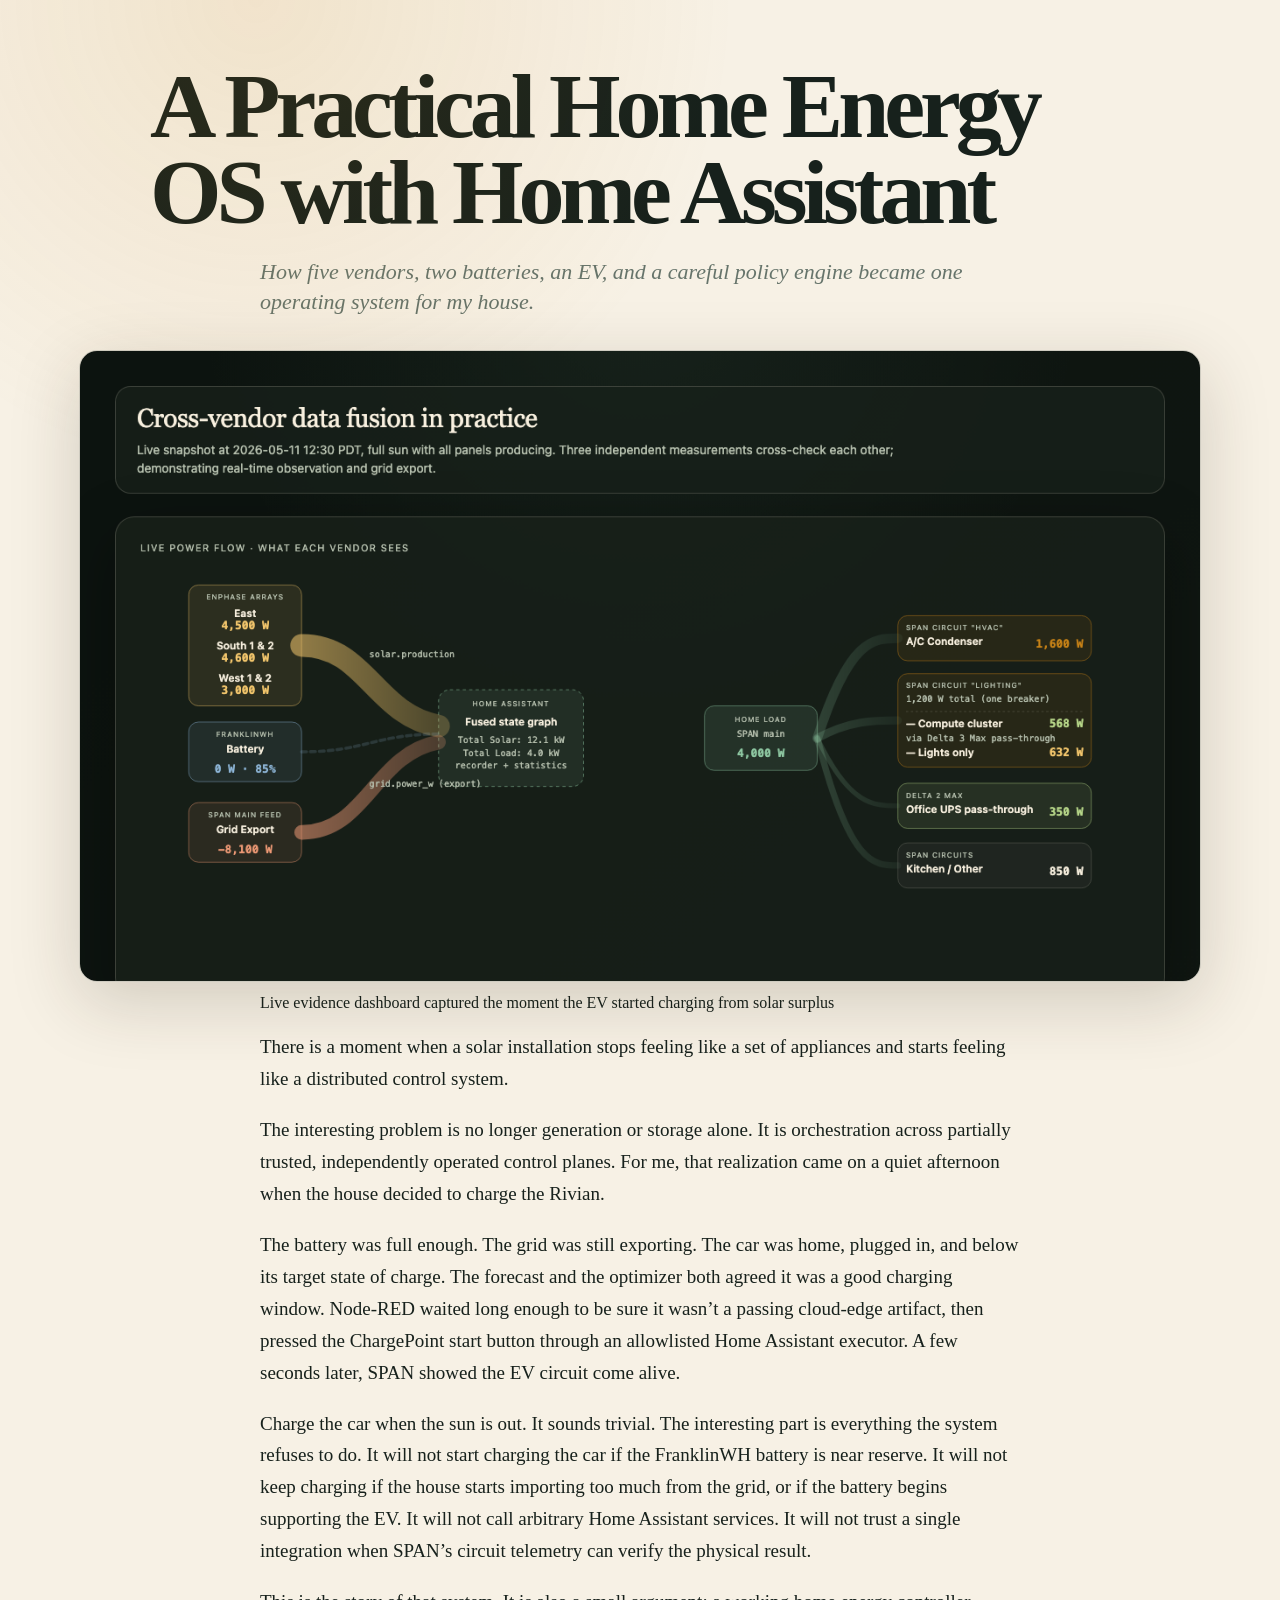
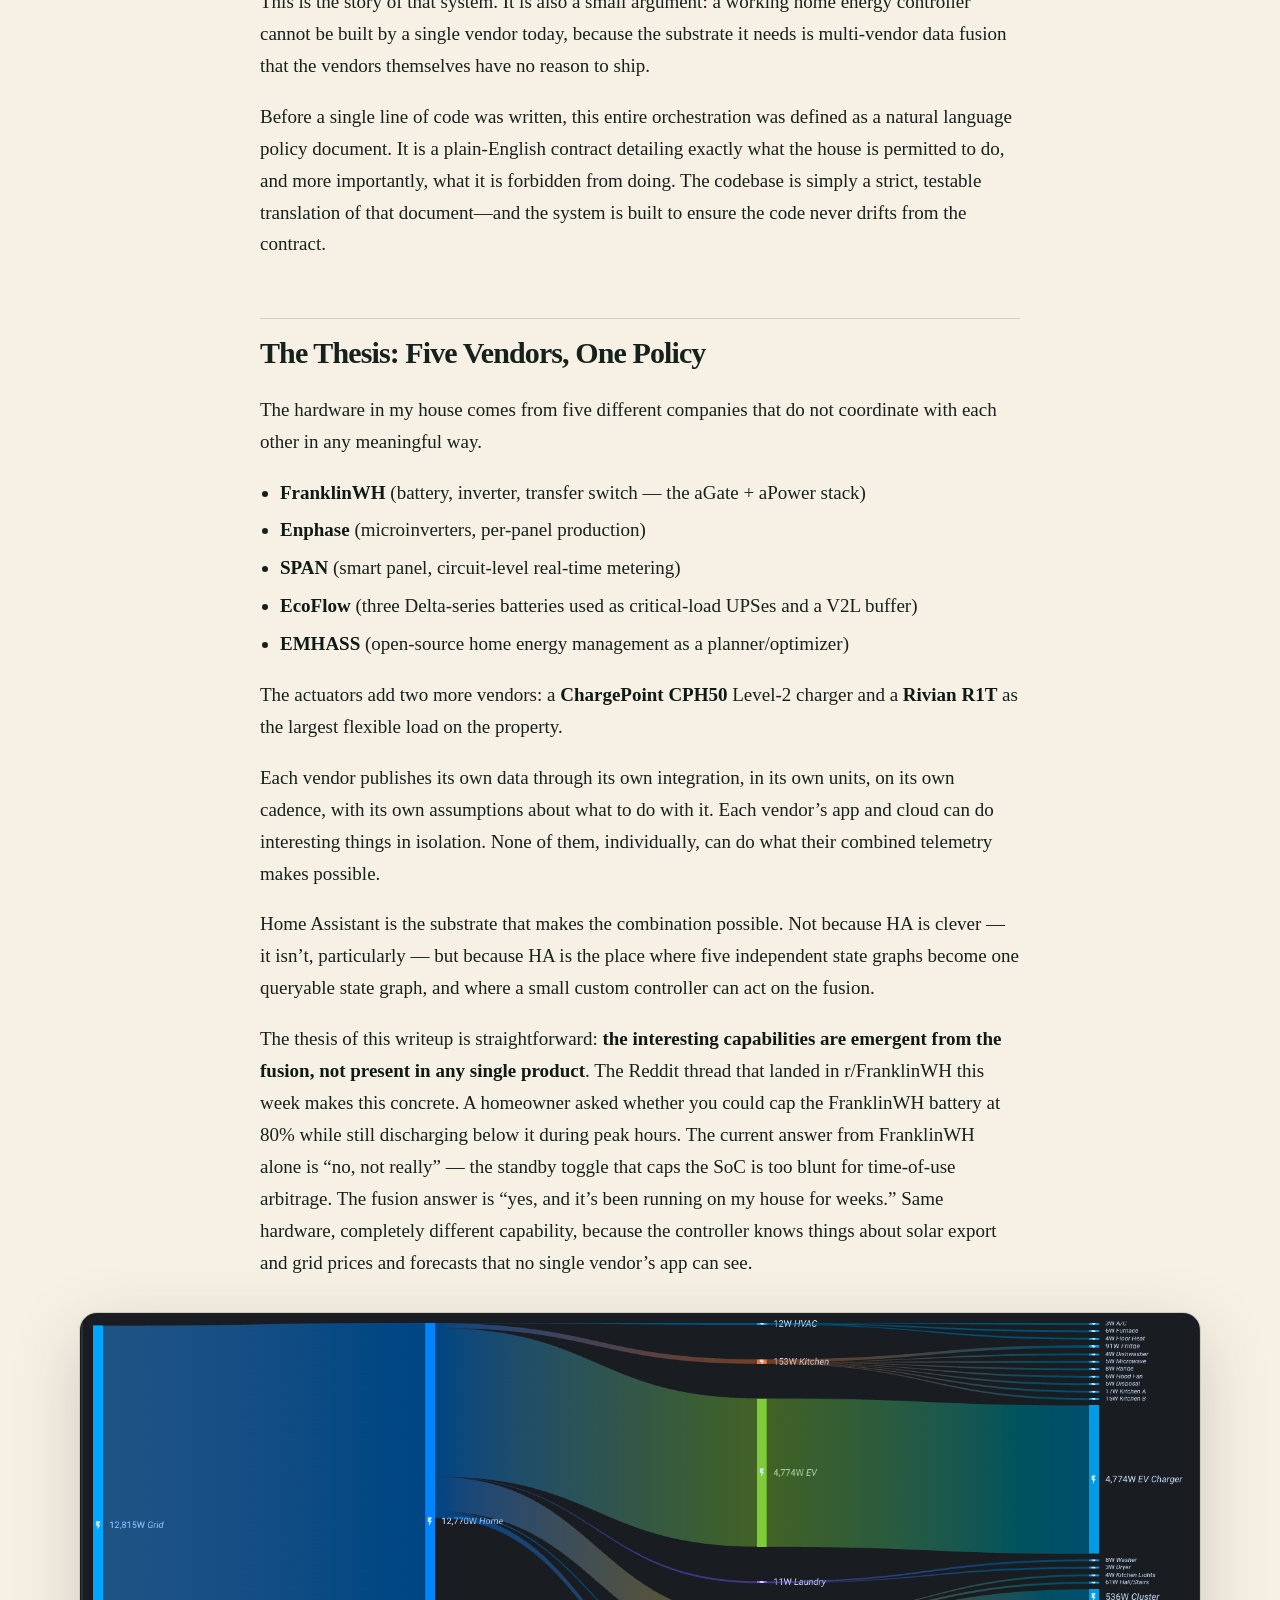
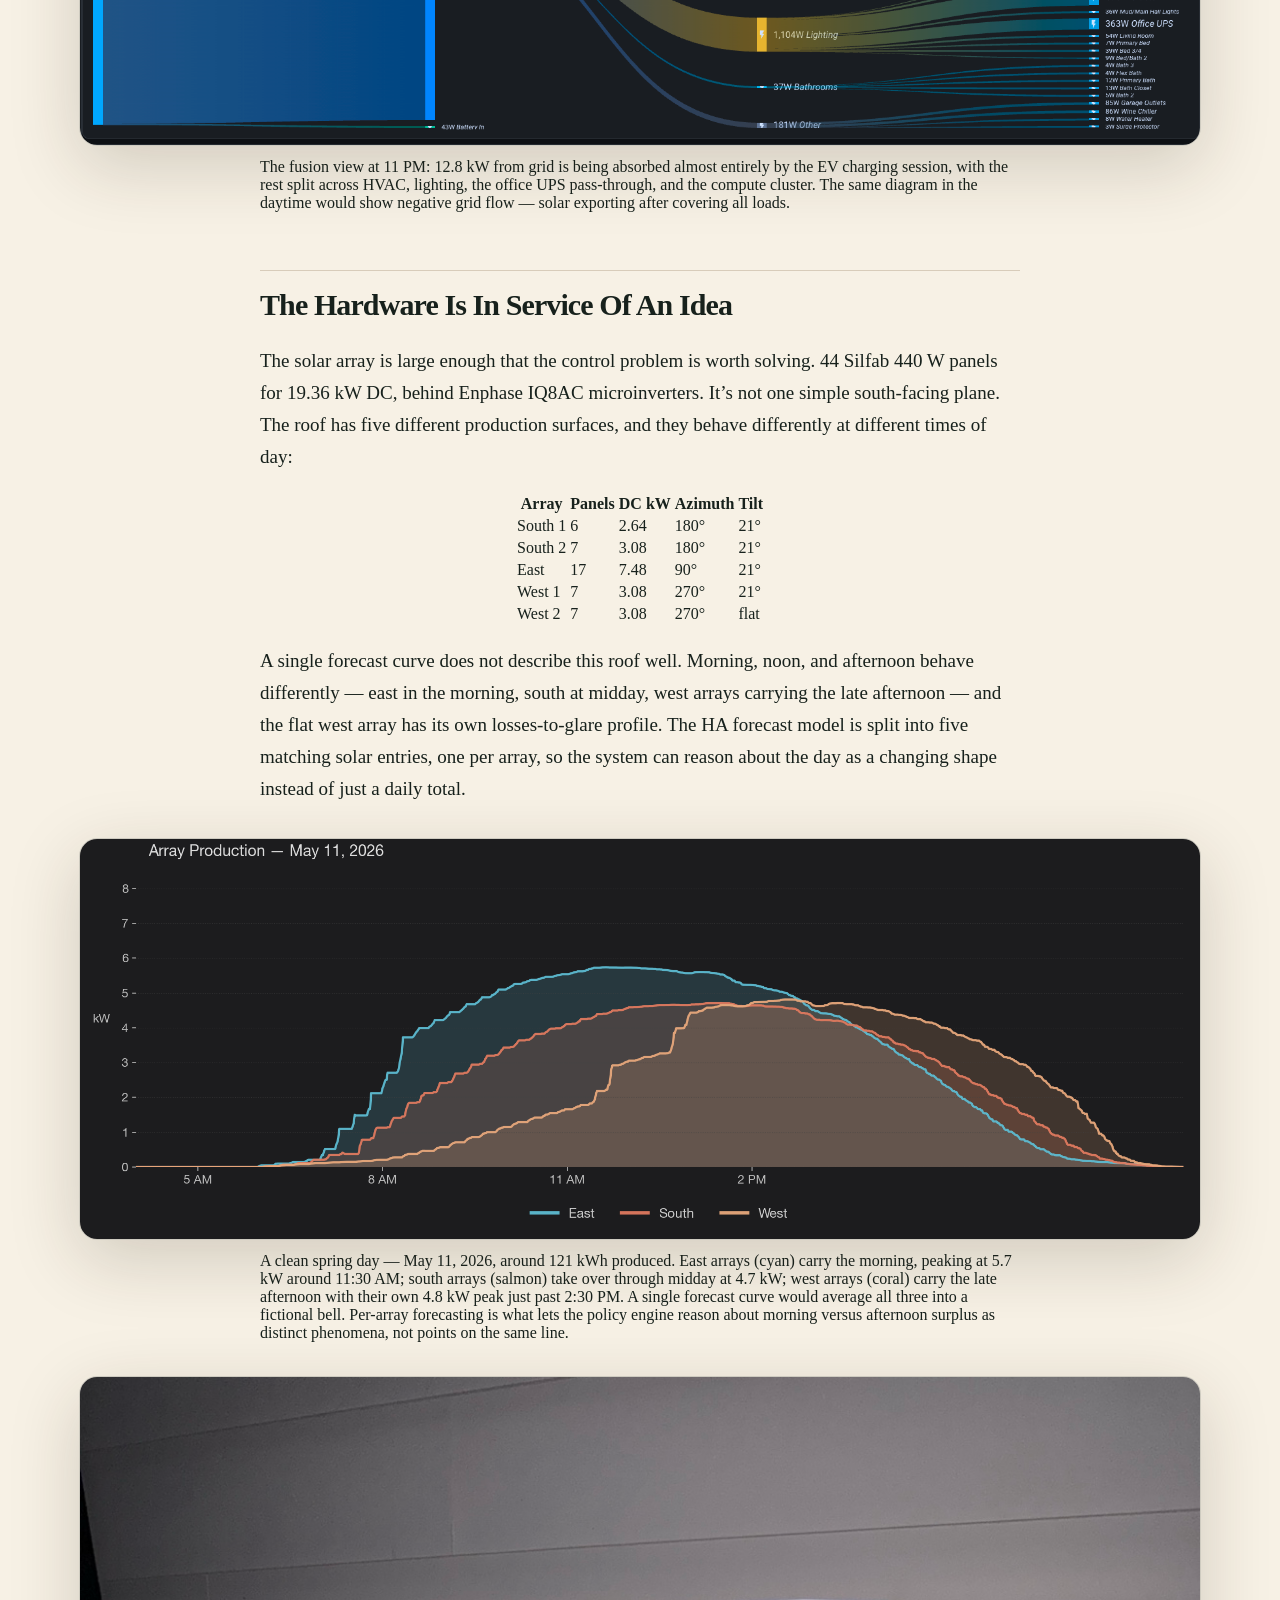
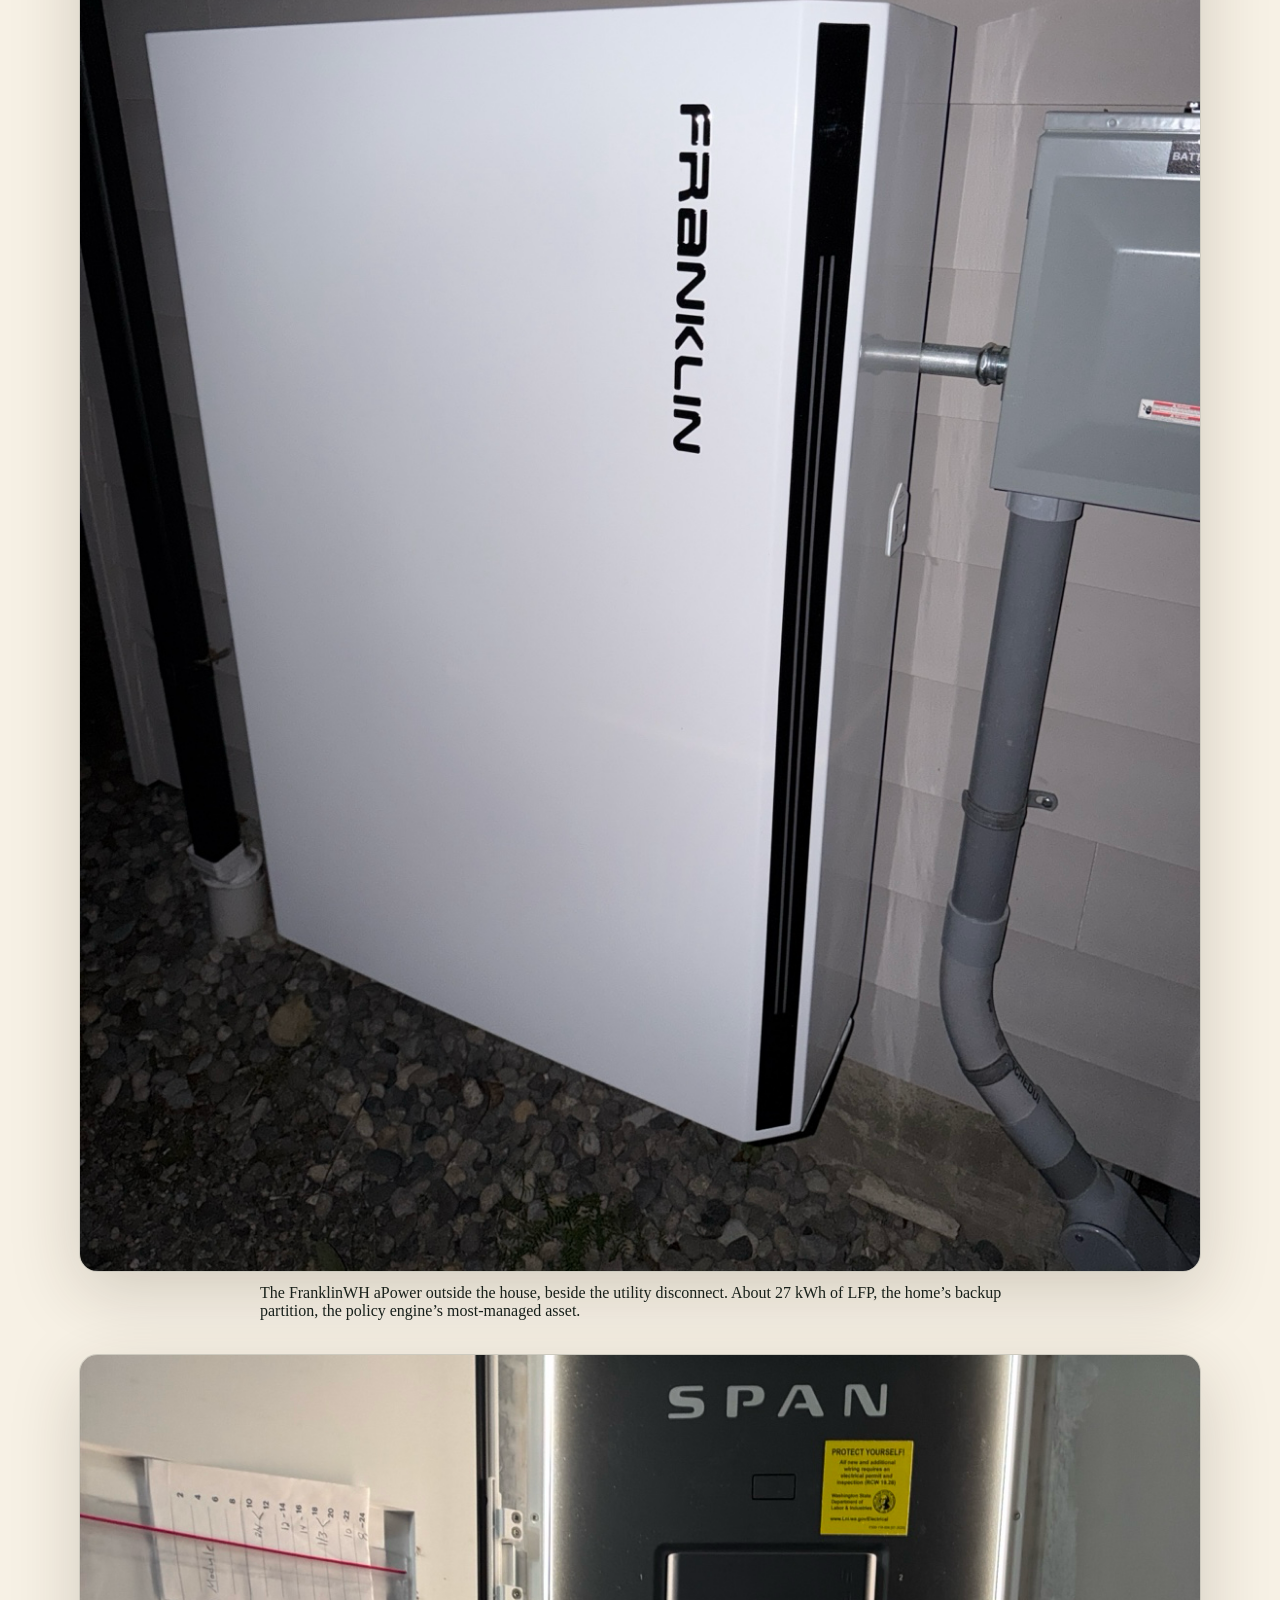
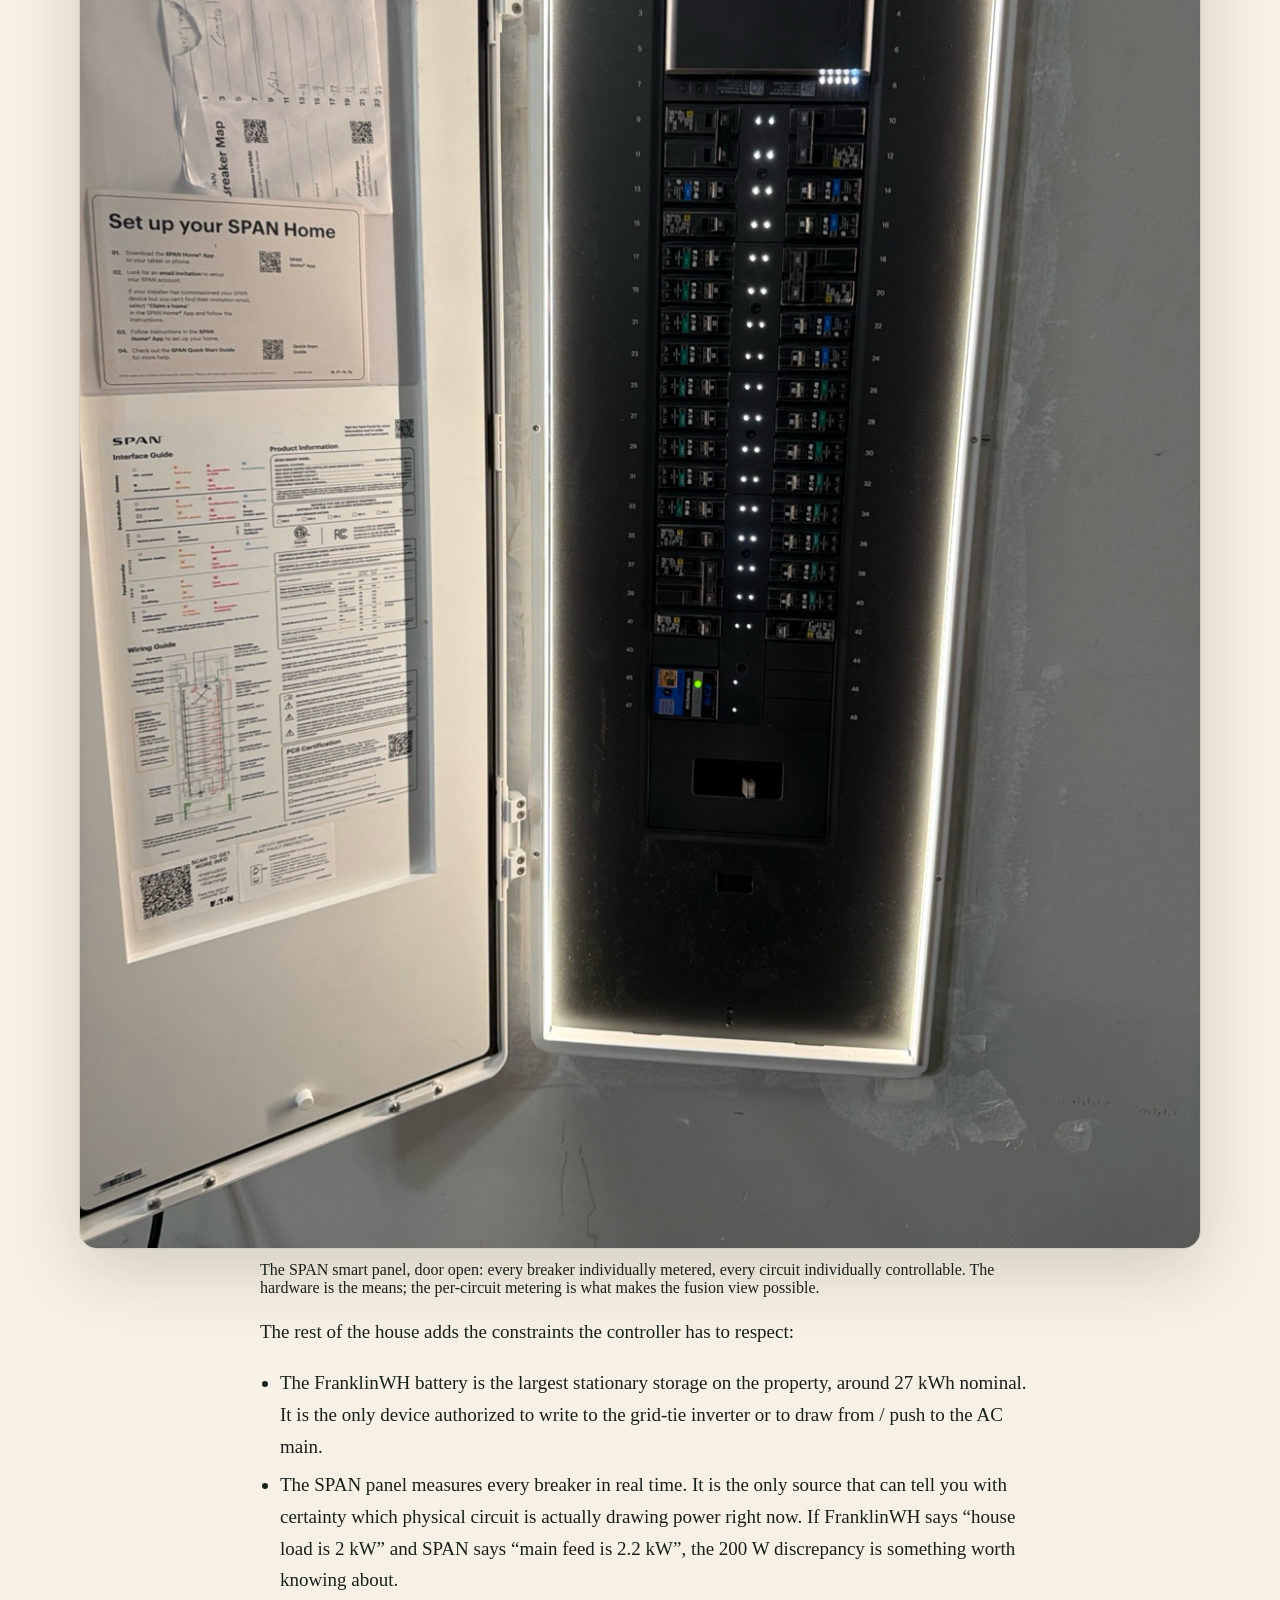
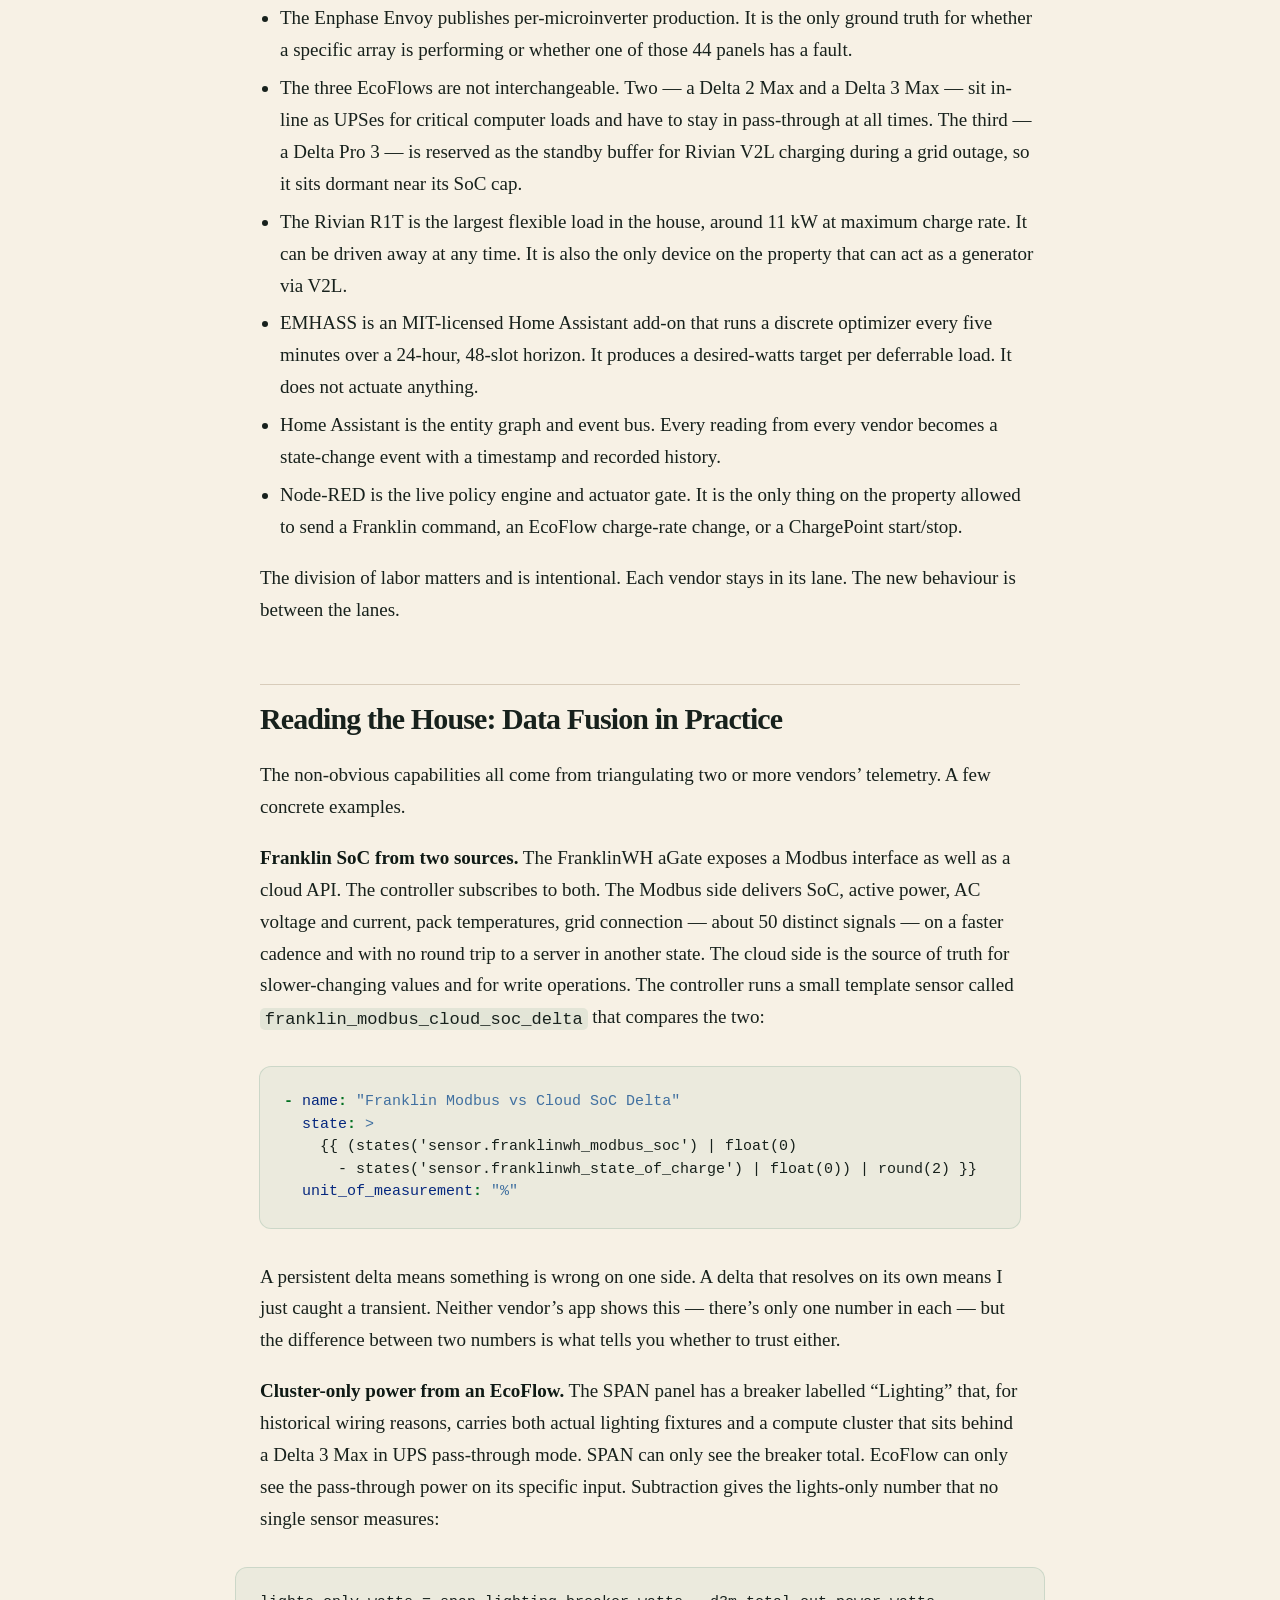
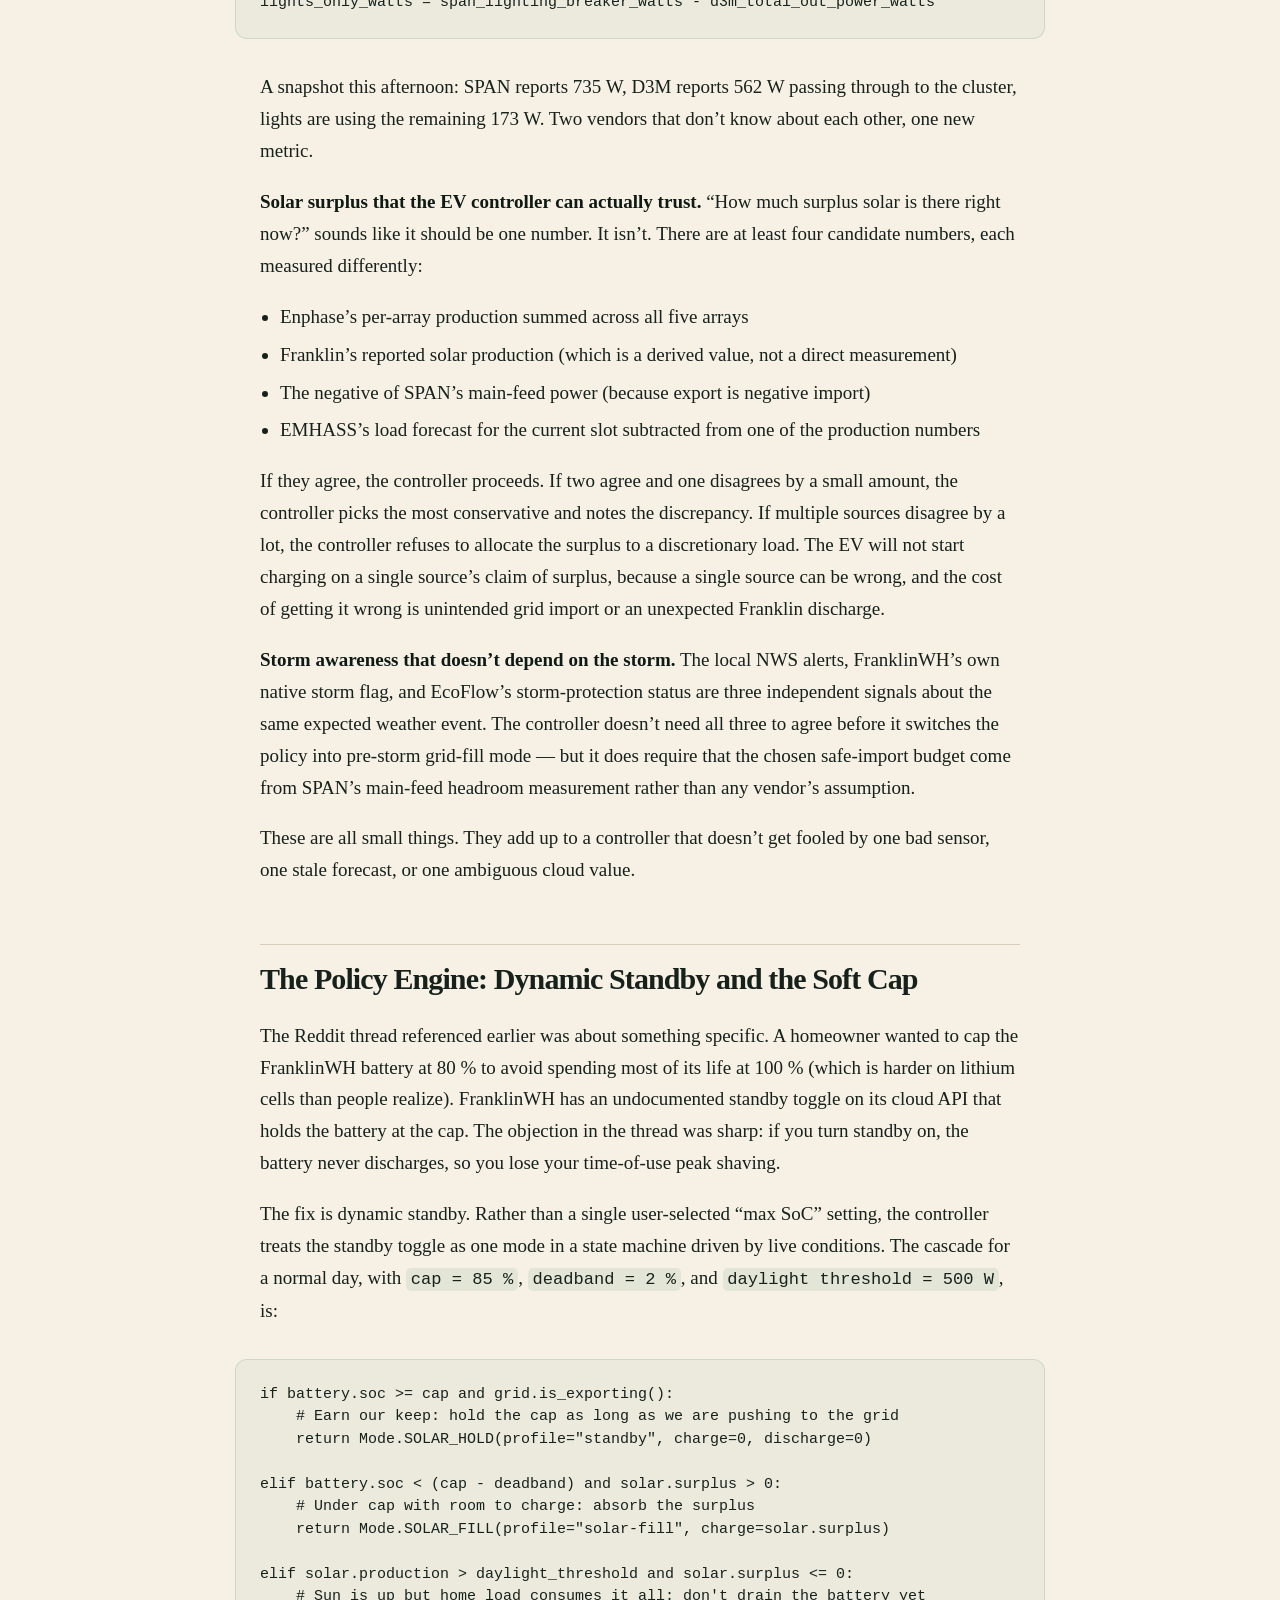
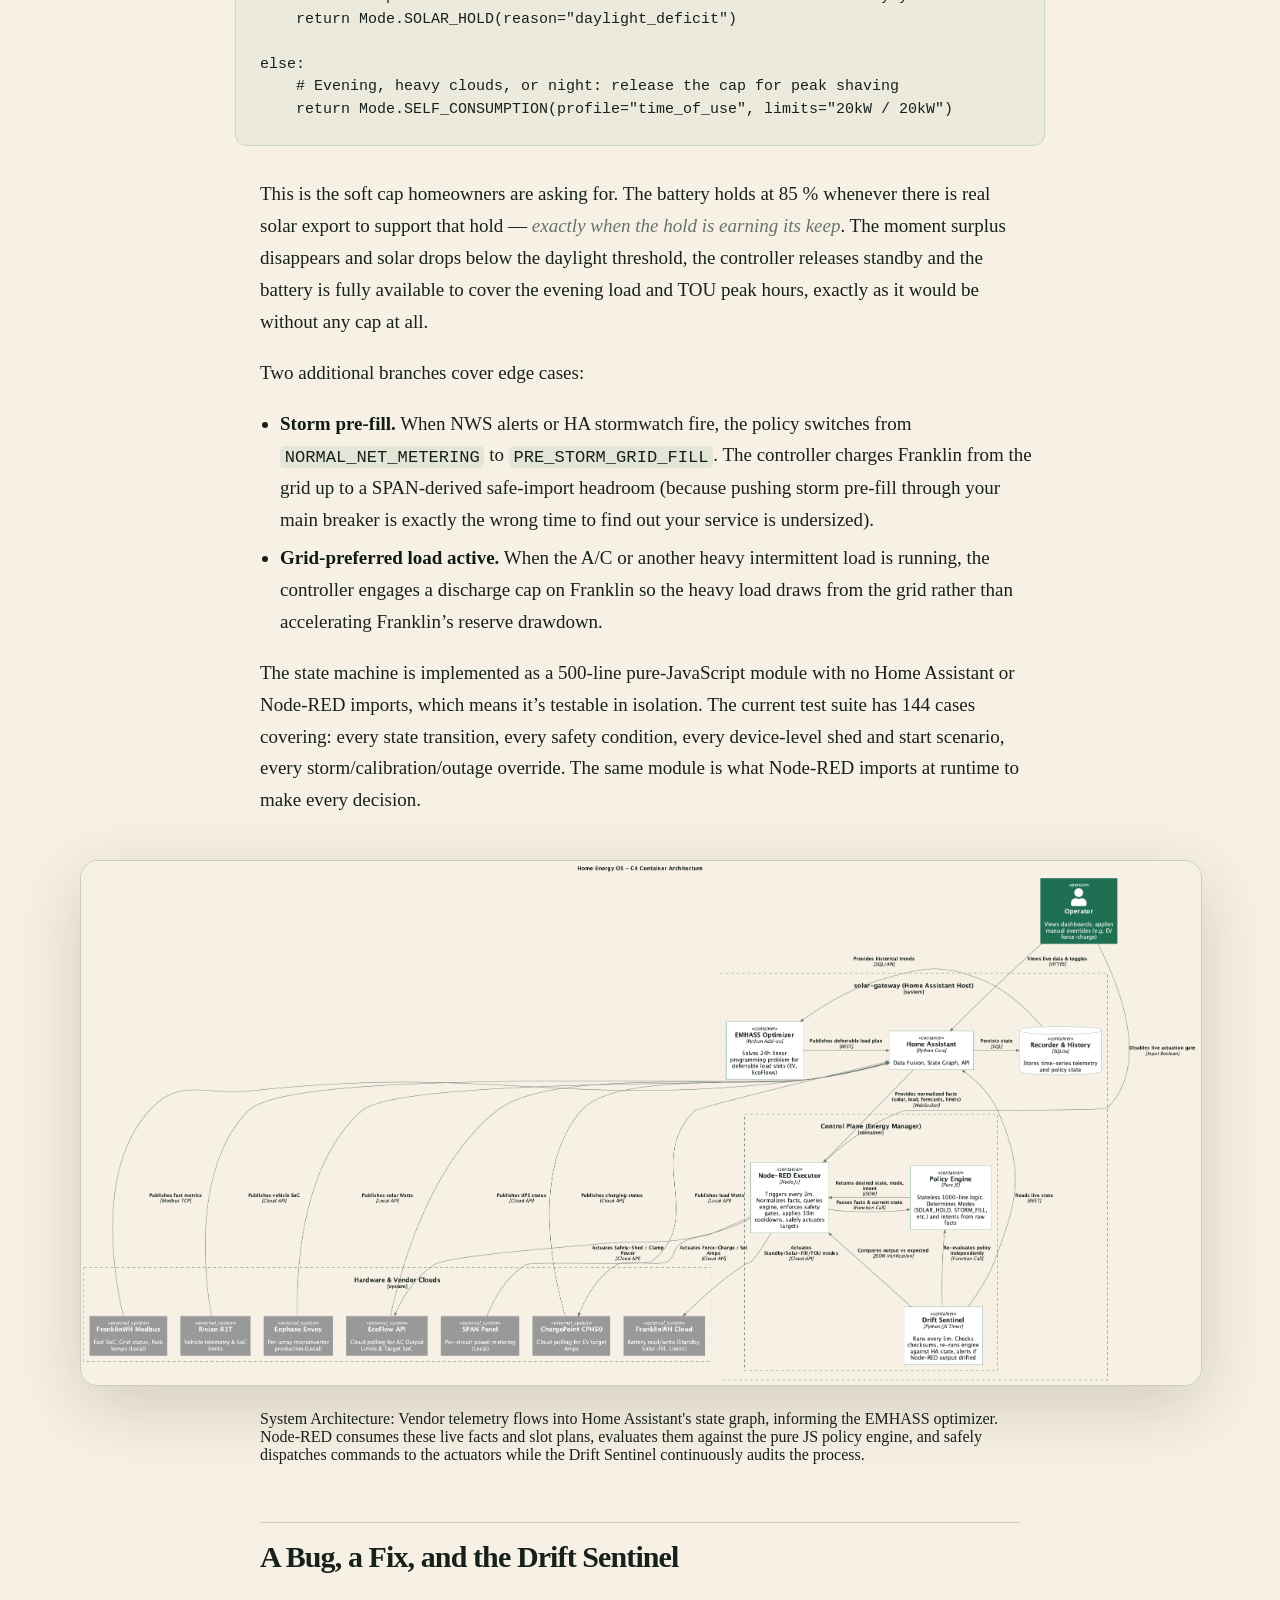
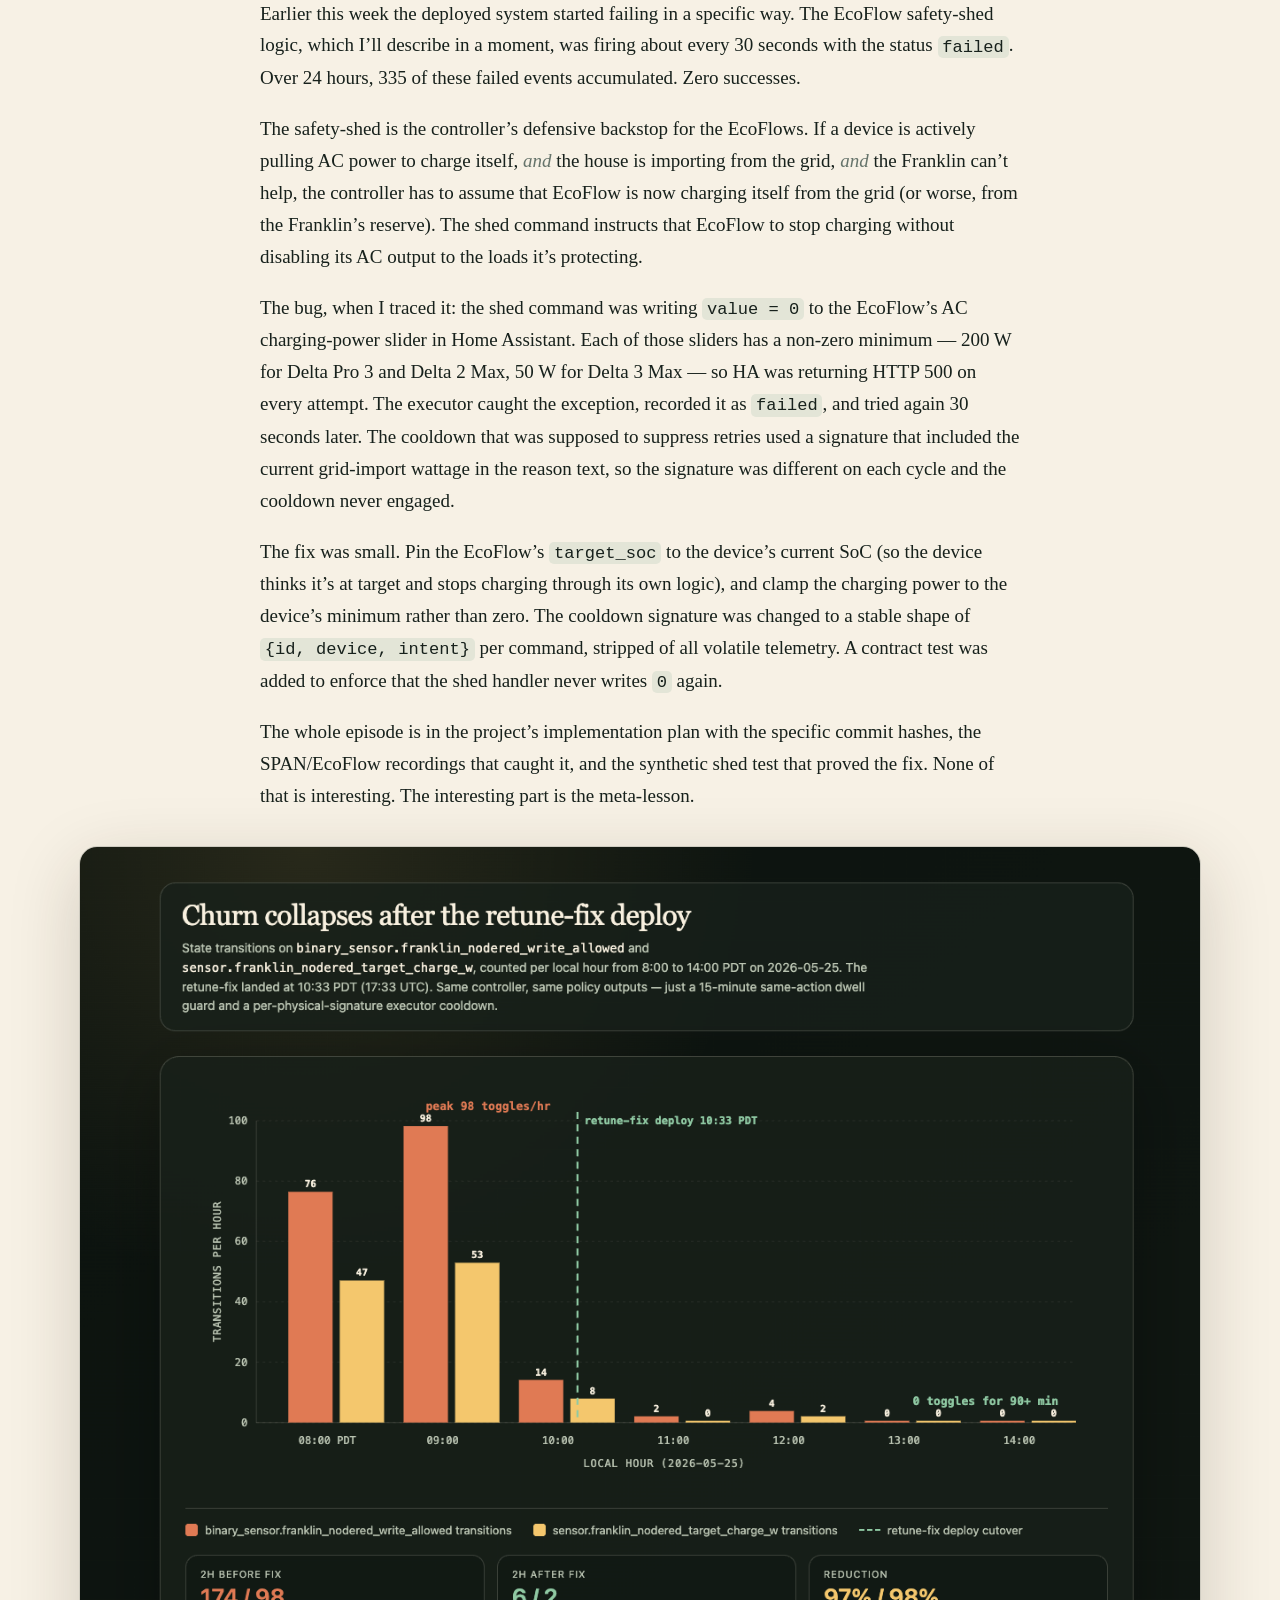
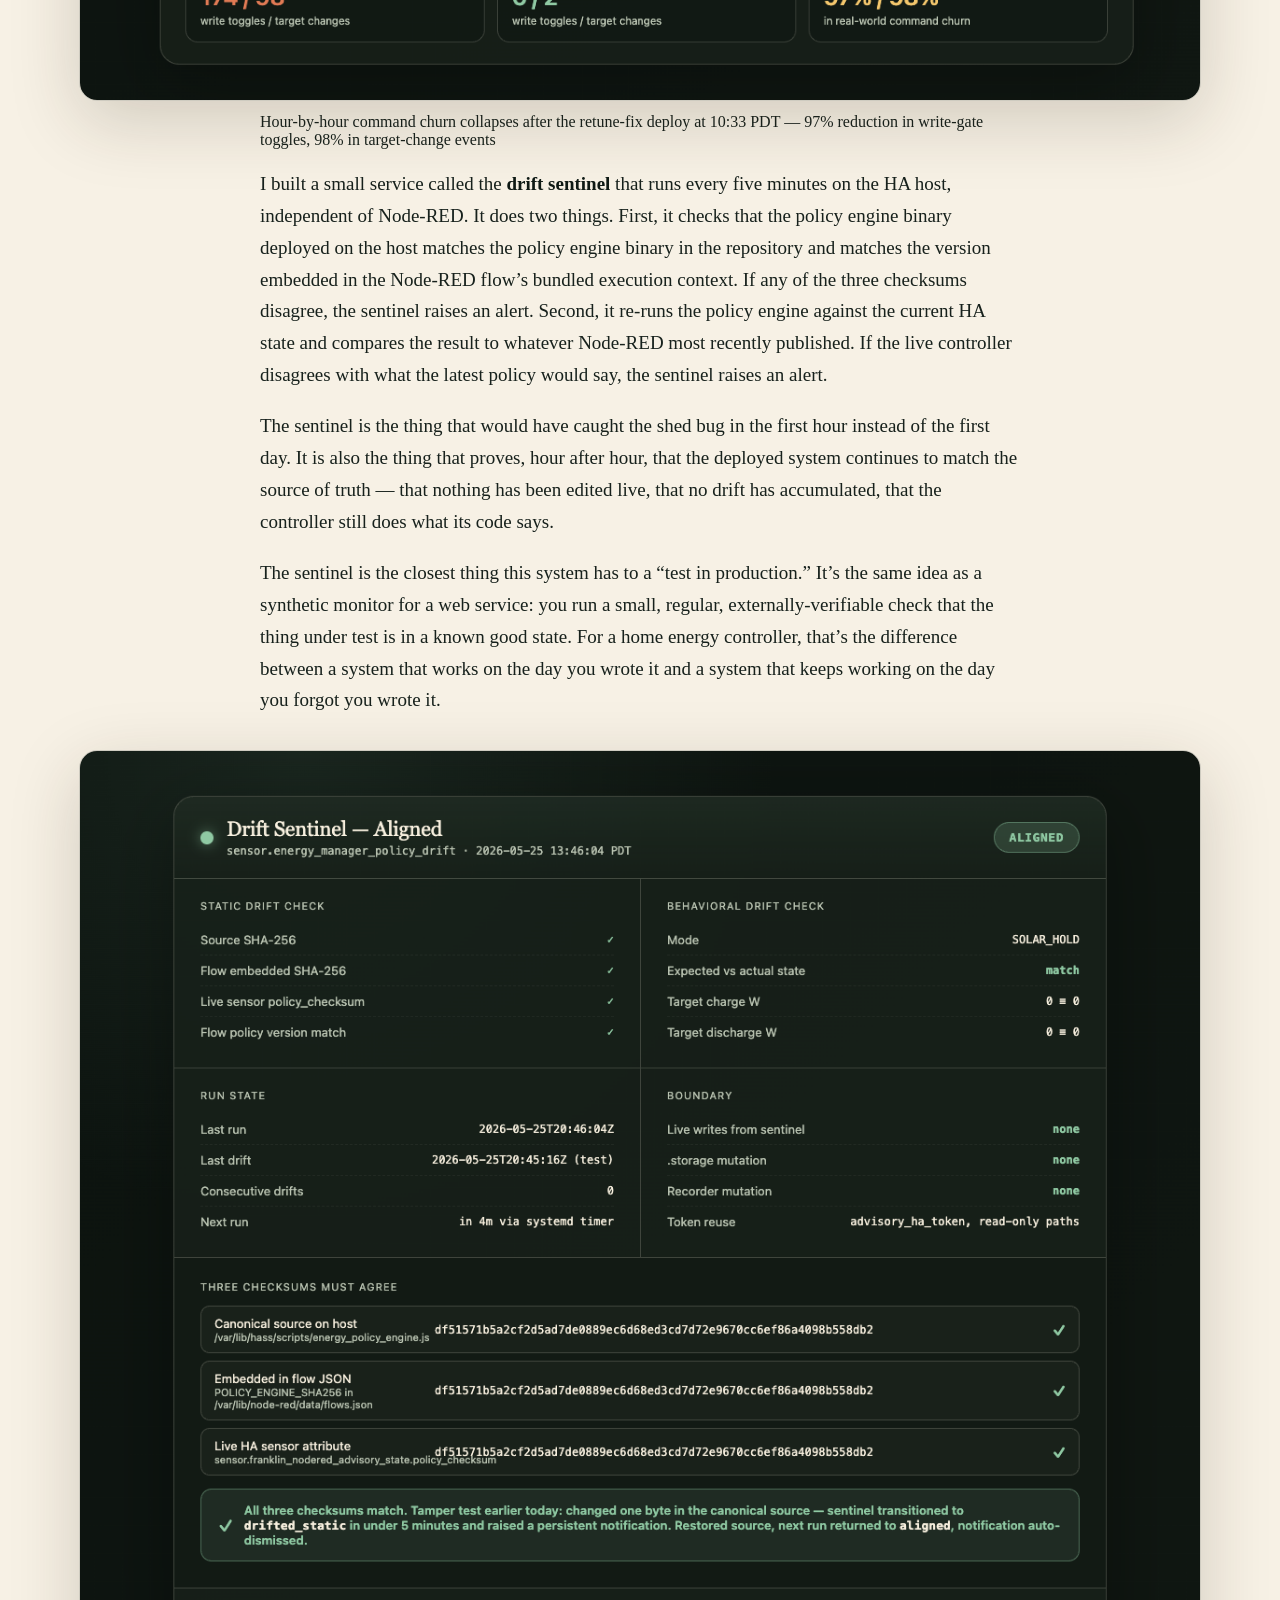
==== commit 49eb99f2: "Add explicit framing around natural language policy as a contract" ====
--- a/article.html
+++ b/article.html
@@ -125,6 +125,7 @@
 working home energy controller cannot be built by a single vendor today,
 because the substrate it needs is multi-vendor data fusion that the
 vendors themselves have no reason to ship.</p>
+<p>Before a single line of code was written, this entire orchestration was defined as a natural language policy document. It is a plain-English contract detailing exactly what the house is permitted to do, and more importantly, what it is forbidden from doing. The codebase is simply a strict, testable translation of that document—and the system is built to ensure the code never drifts from the contract.</p>
 <h2 id="the-thesis-five-vendors-one-policy">The Thesis: Five Vendors,
 One Policy</h2>
 <p>The hardware in my house comes from five different companies that do
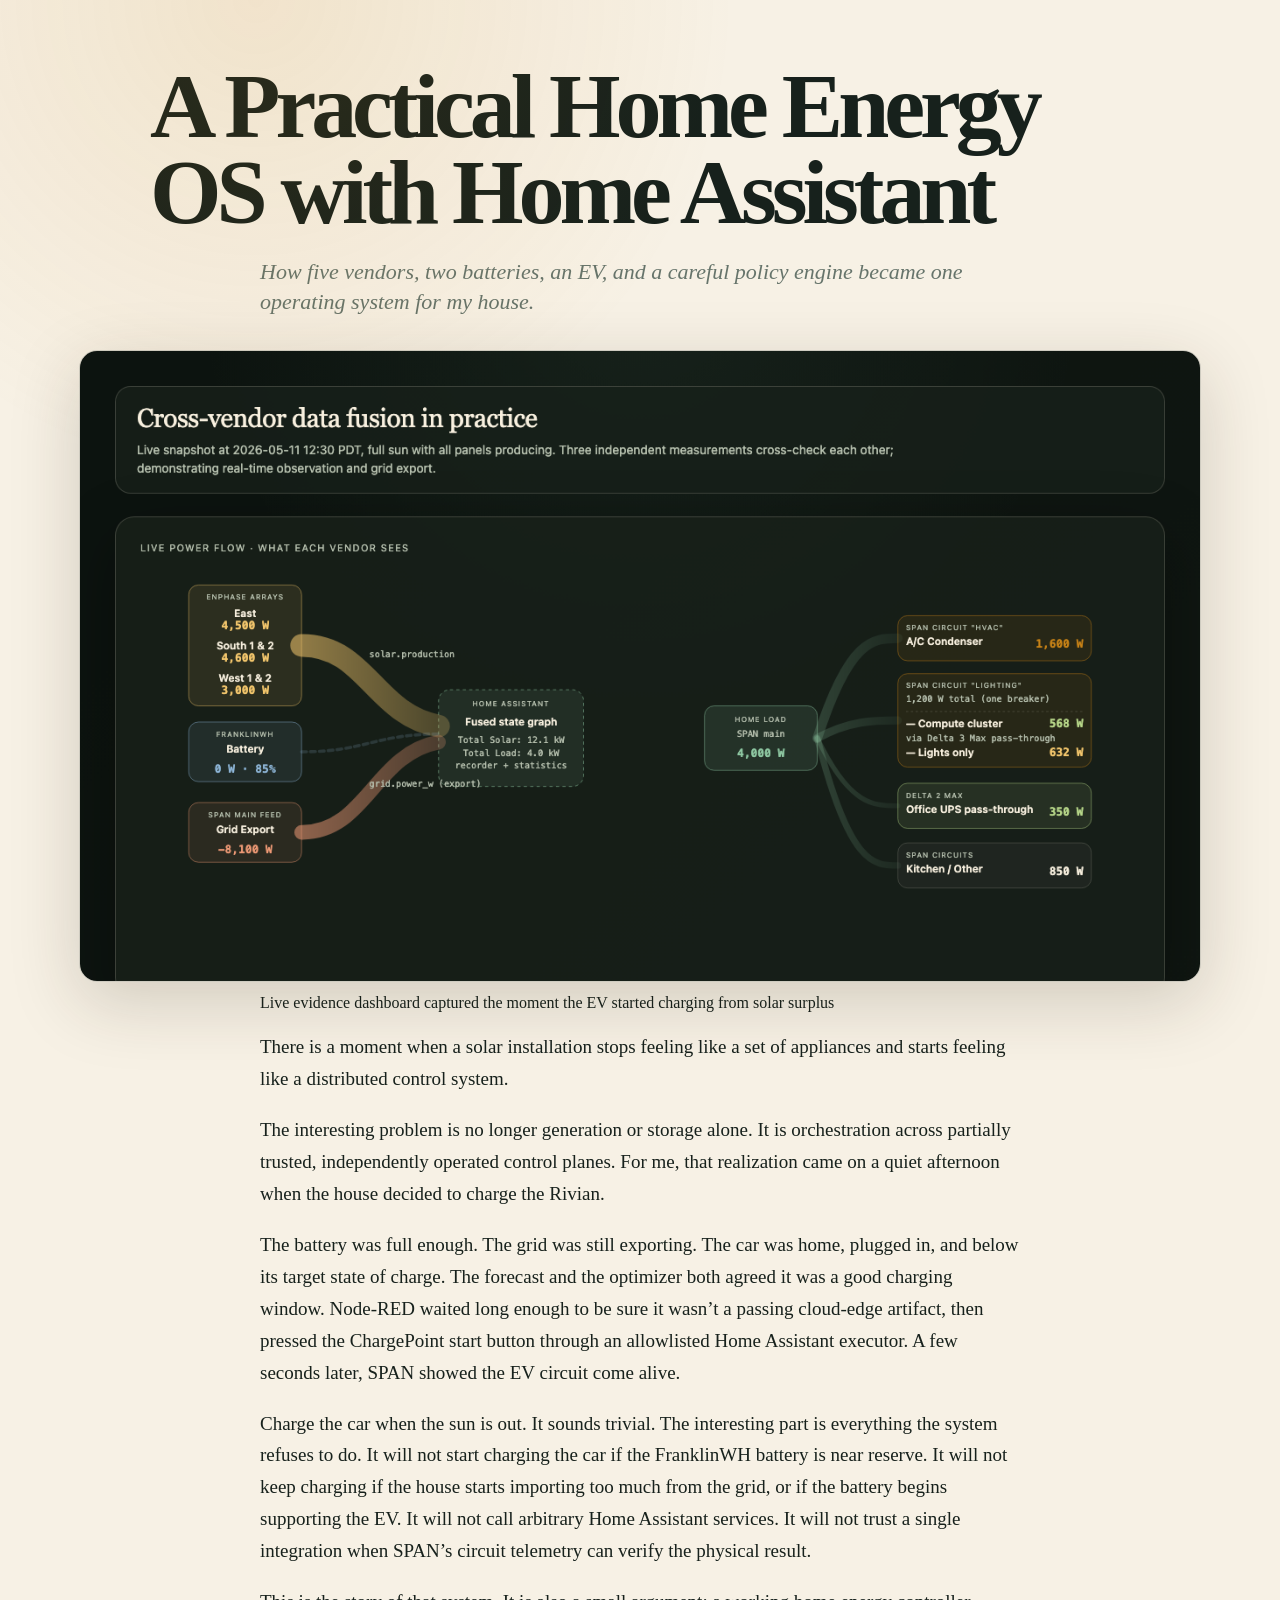
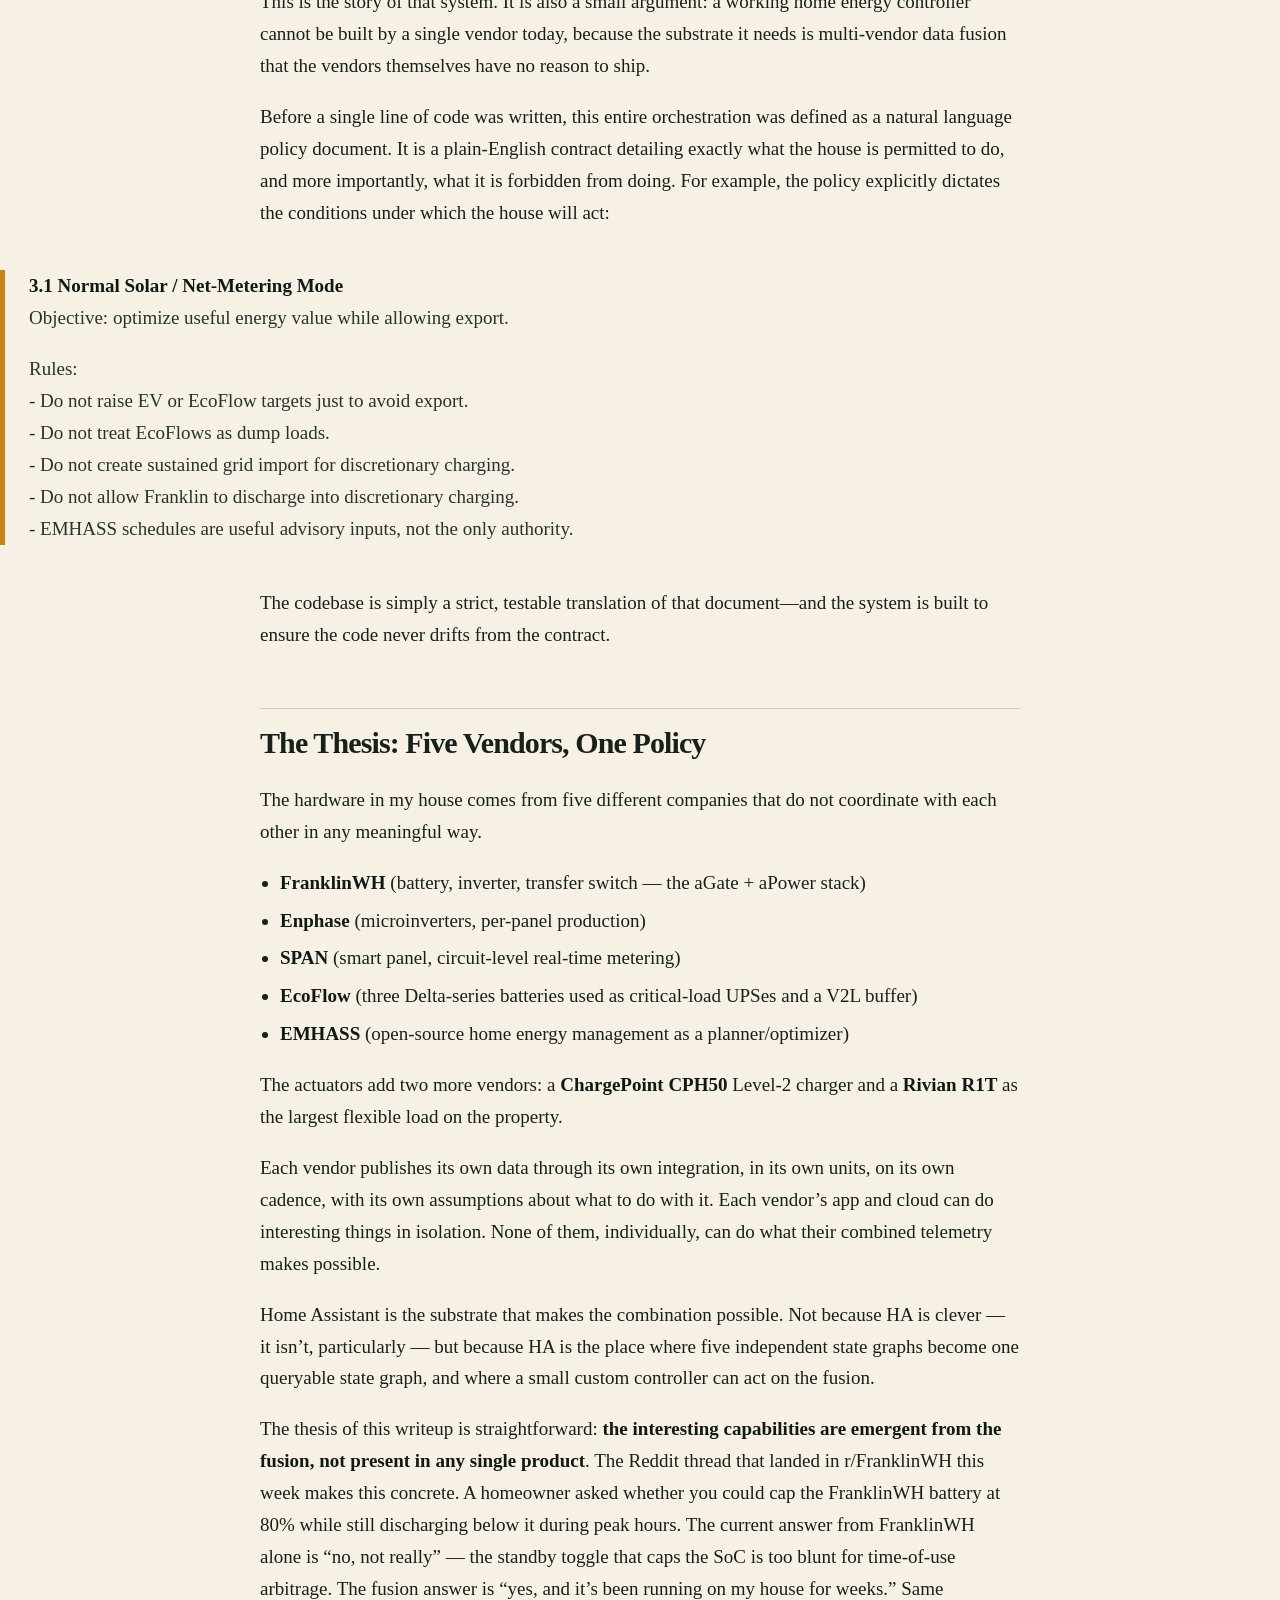
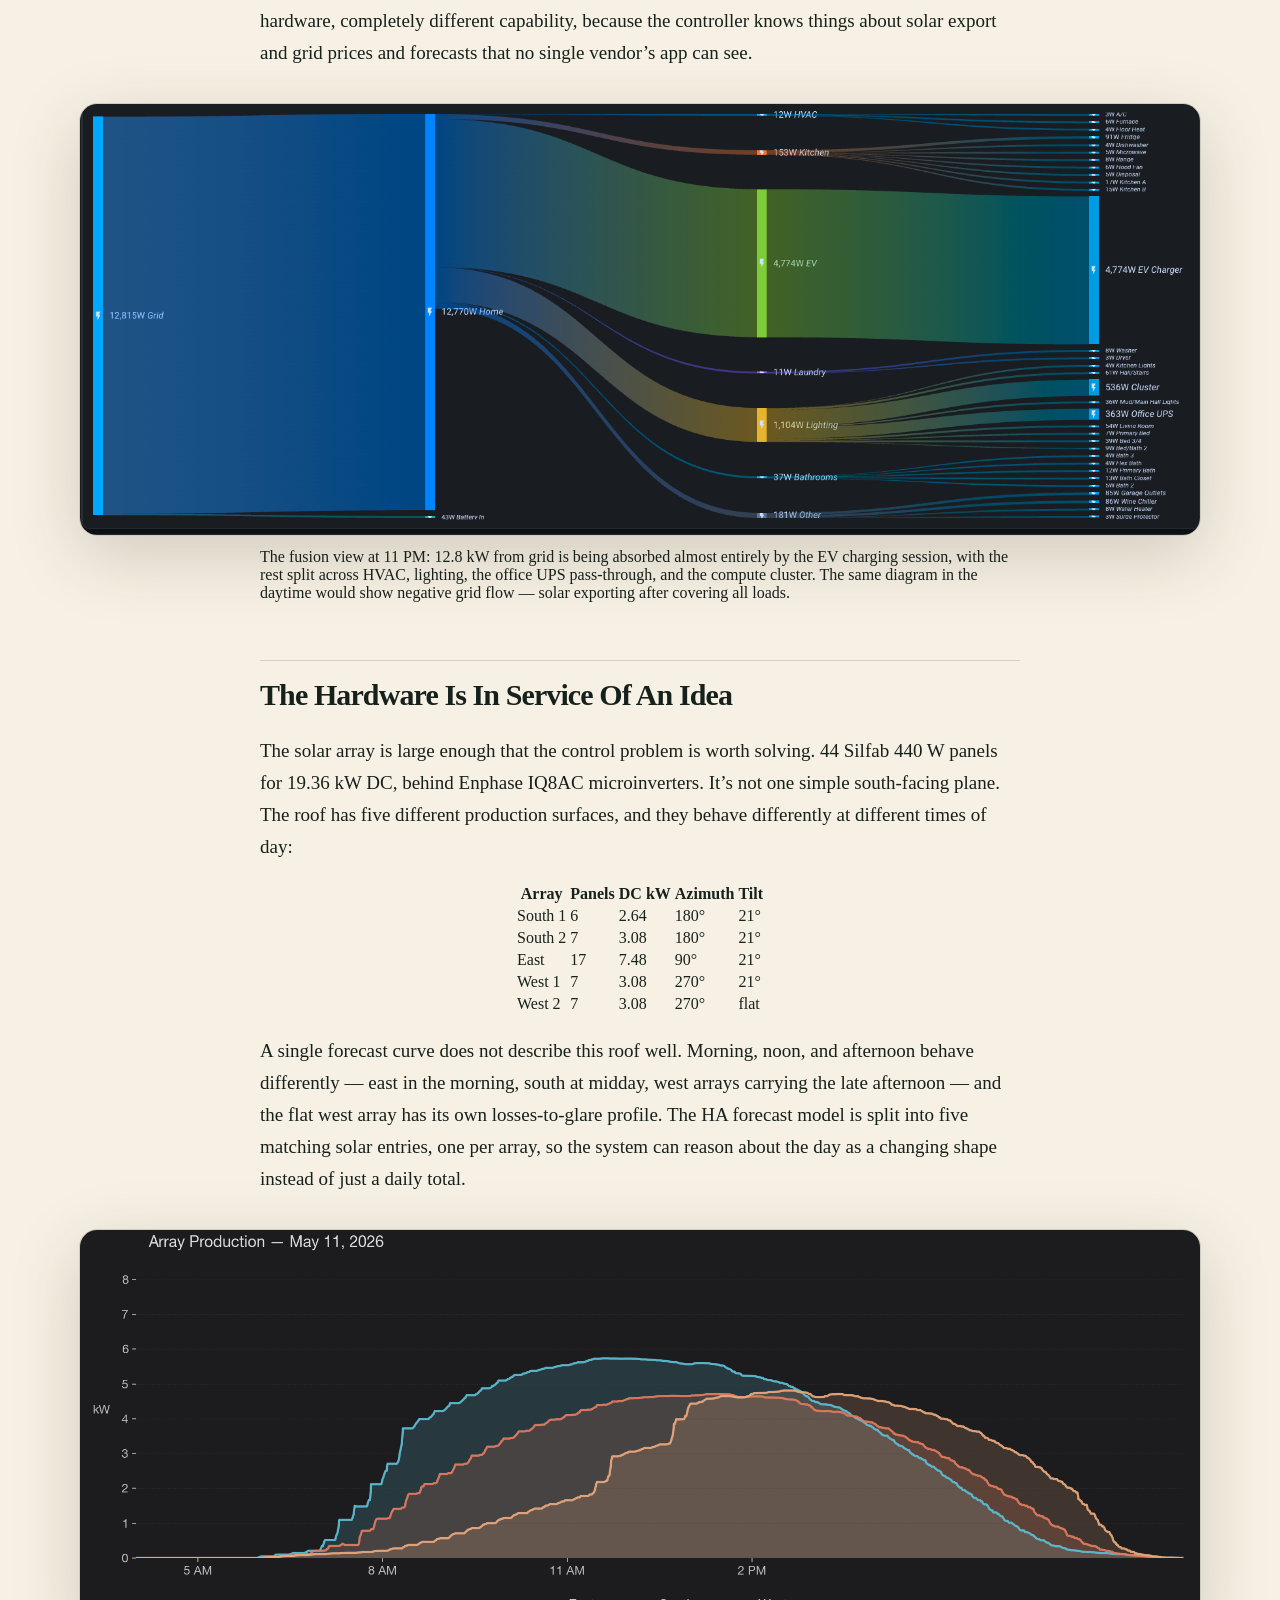
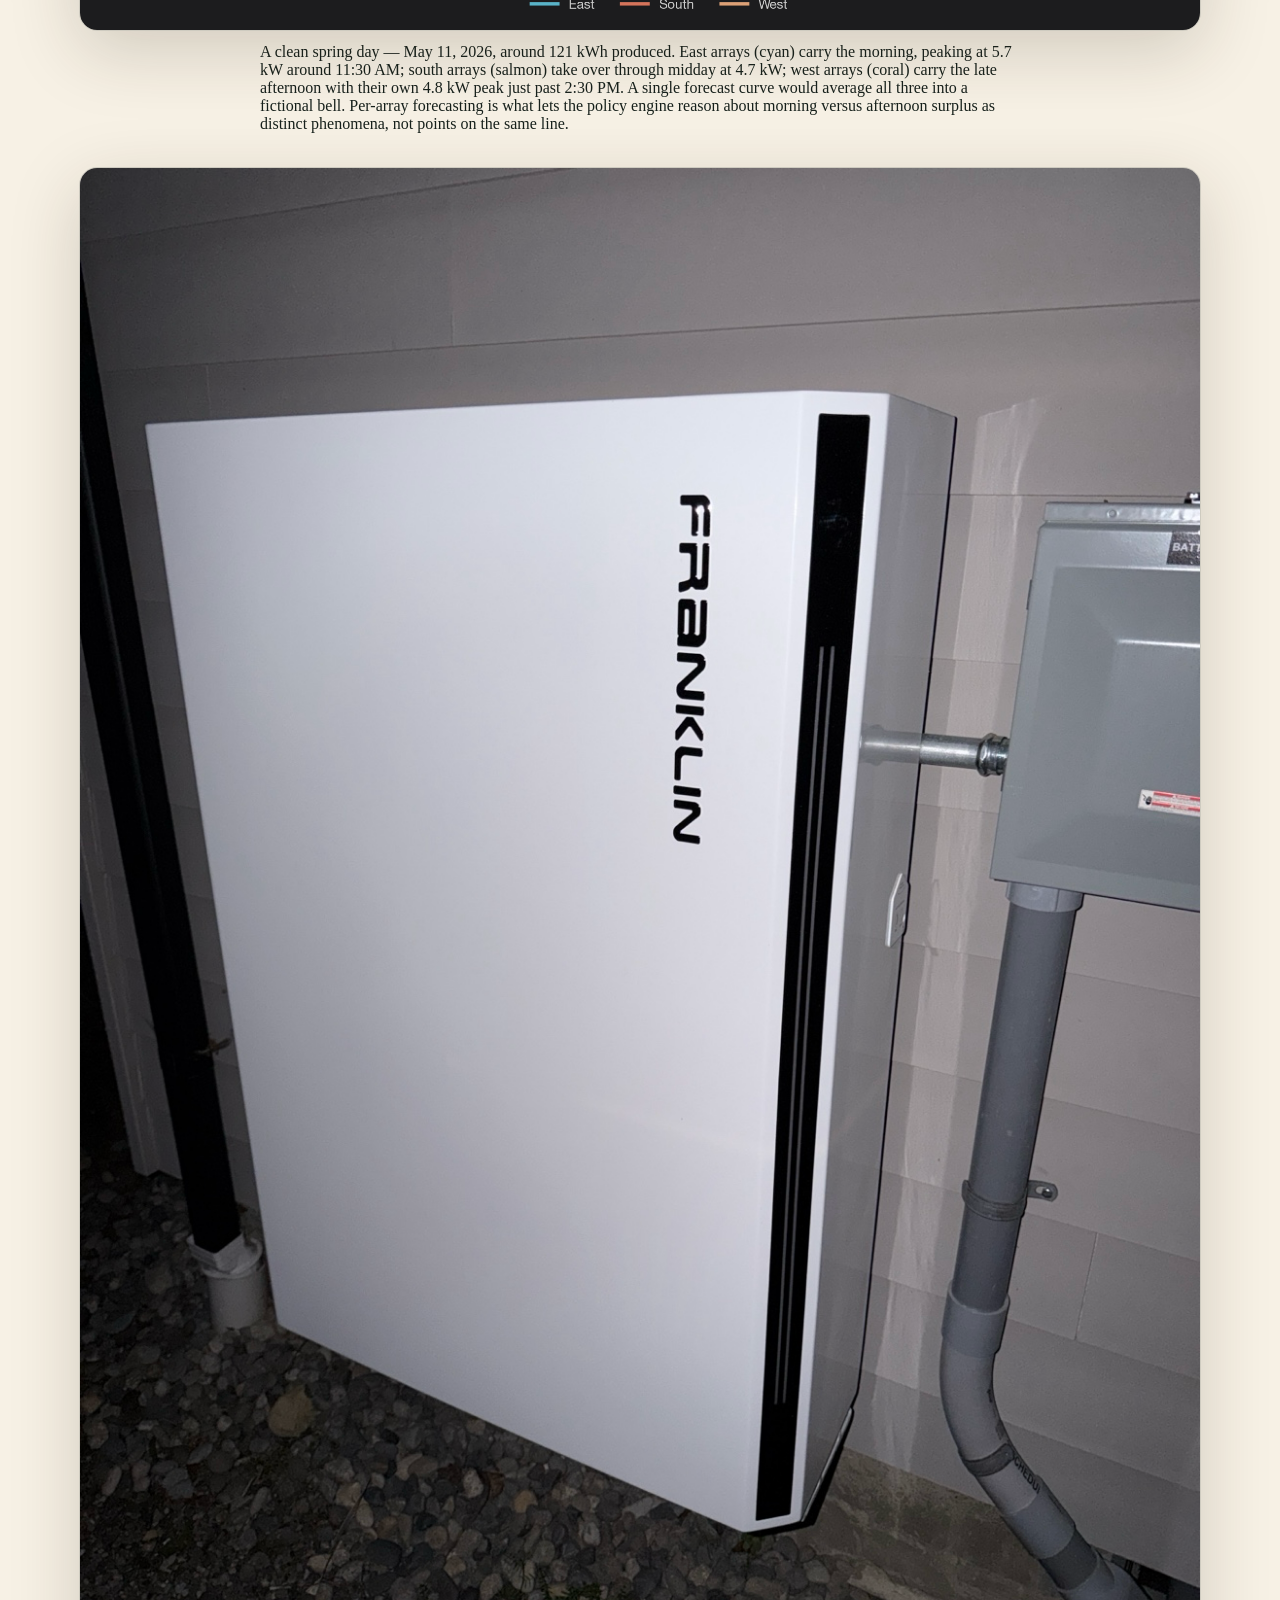
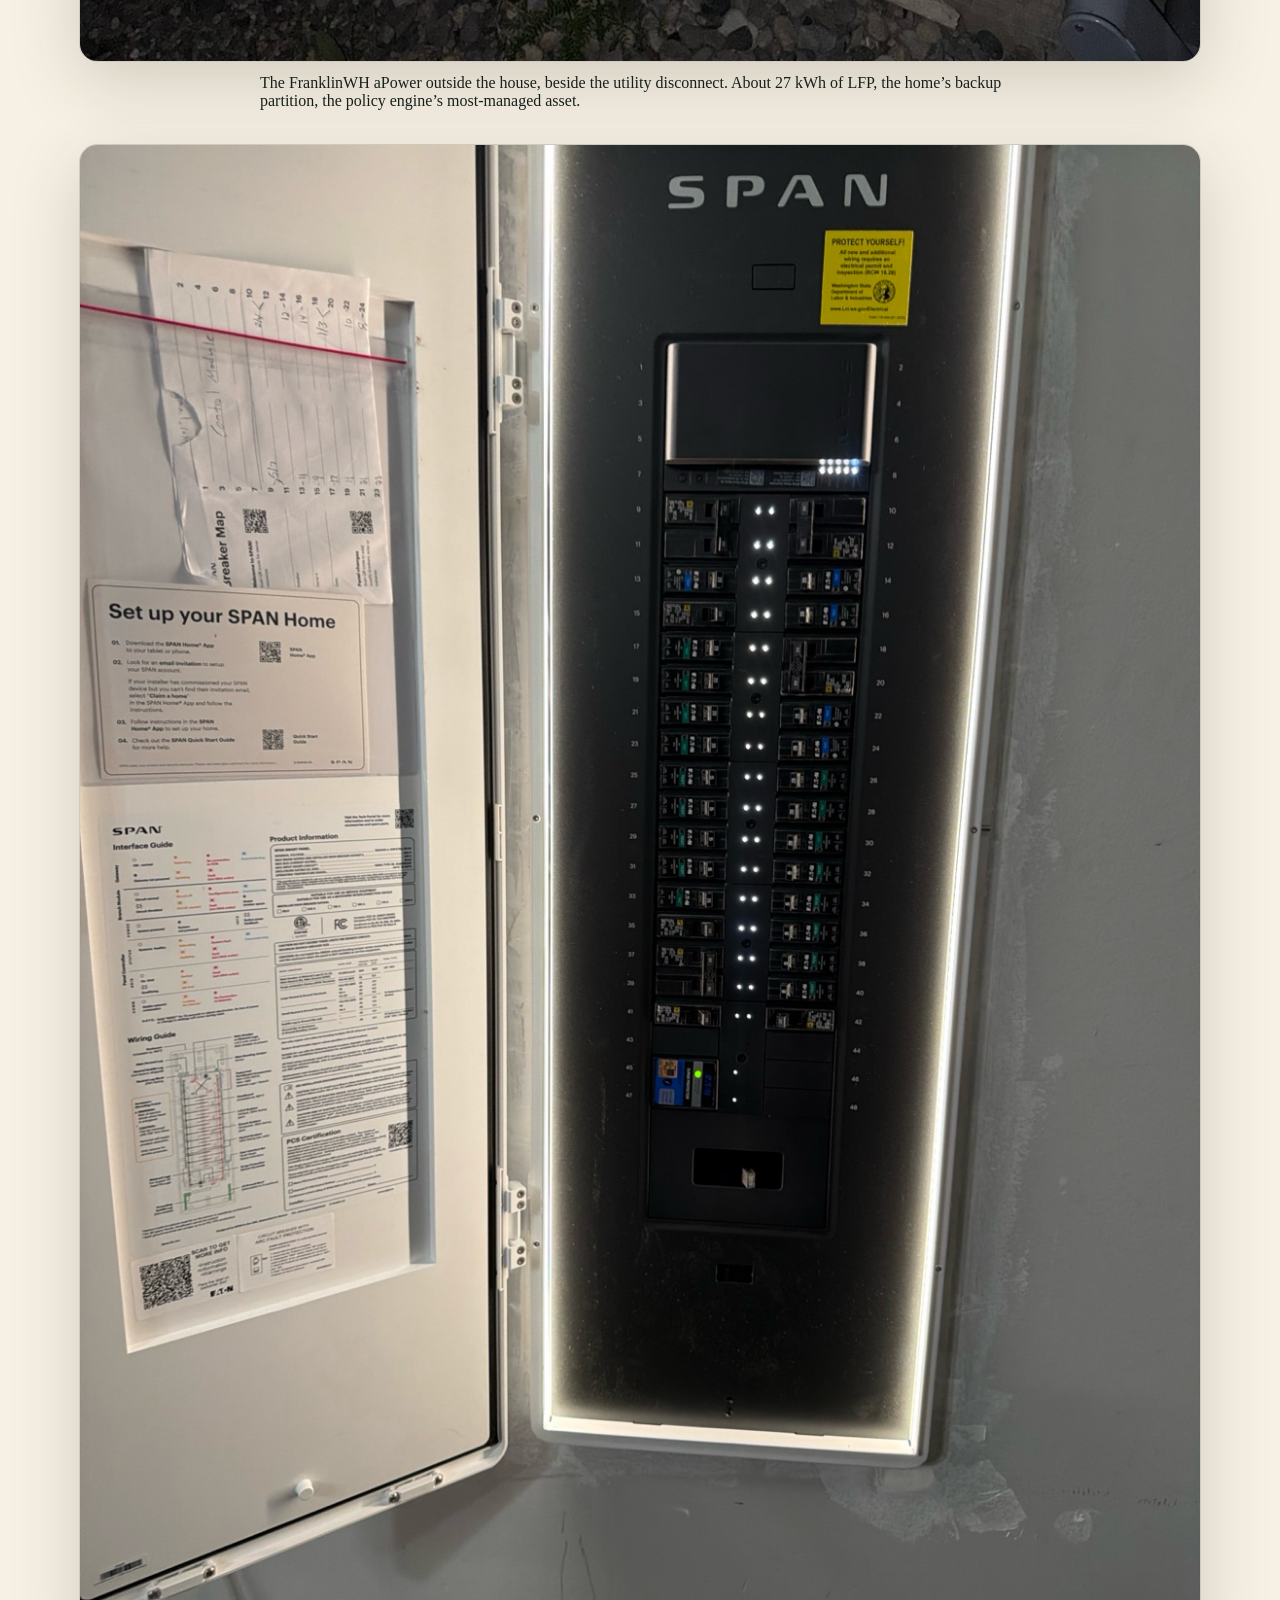
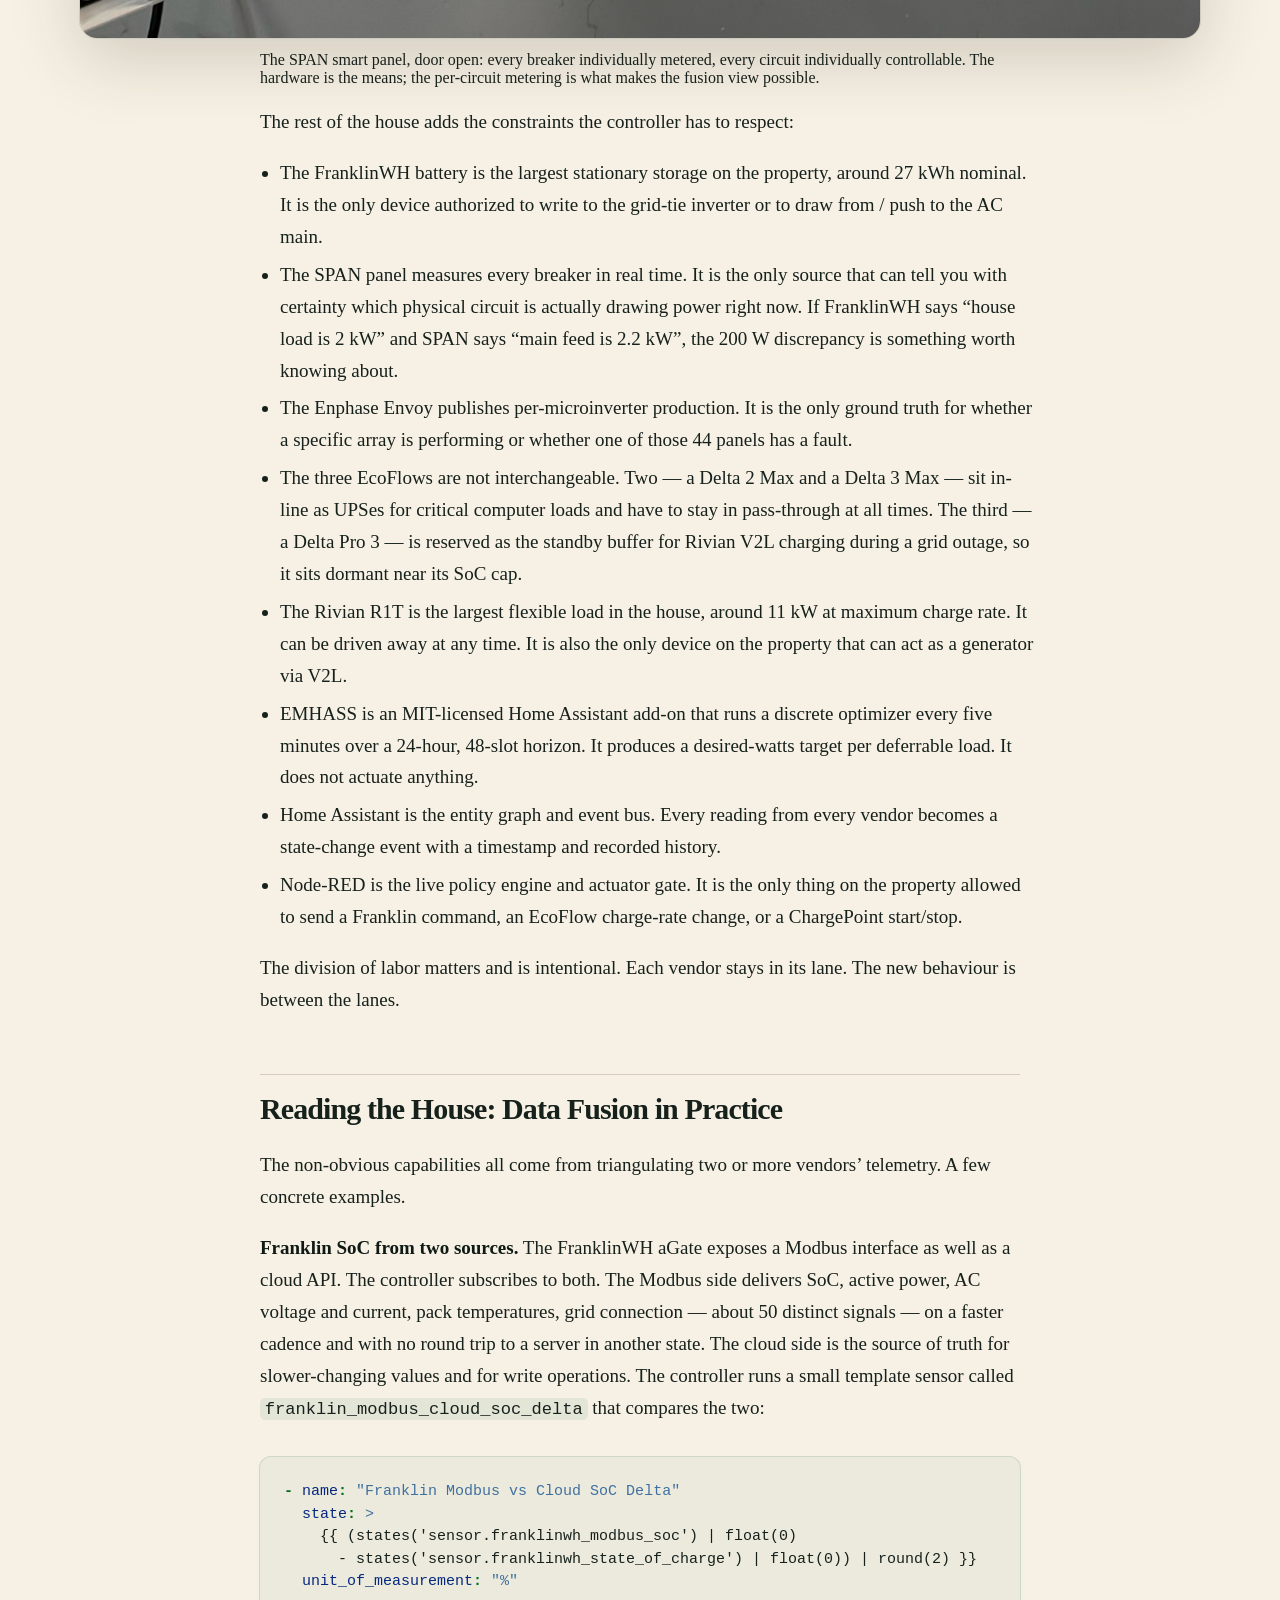
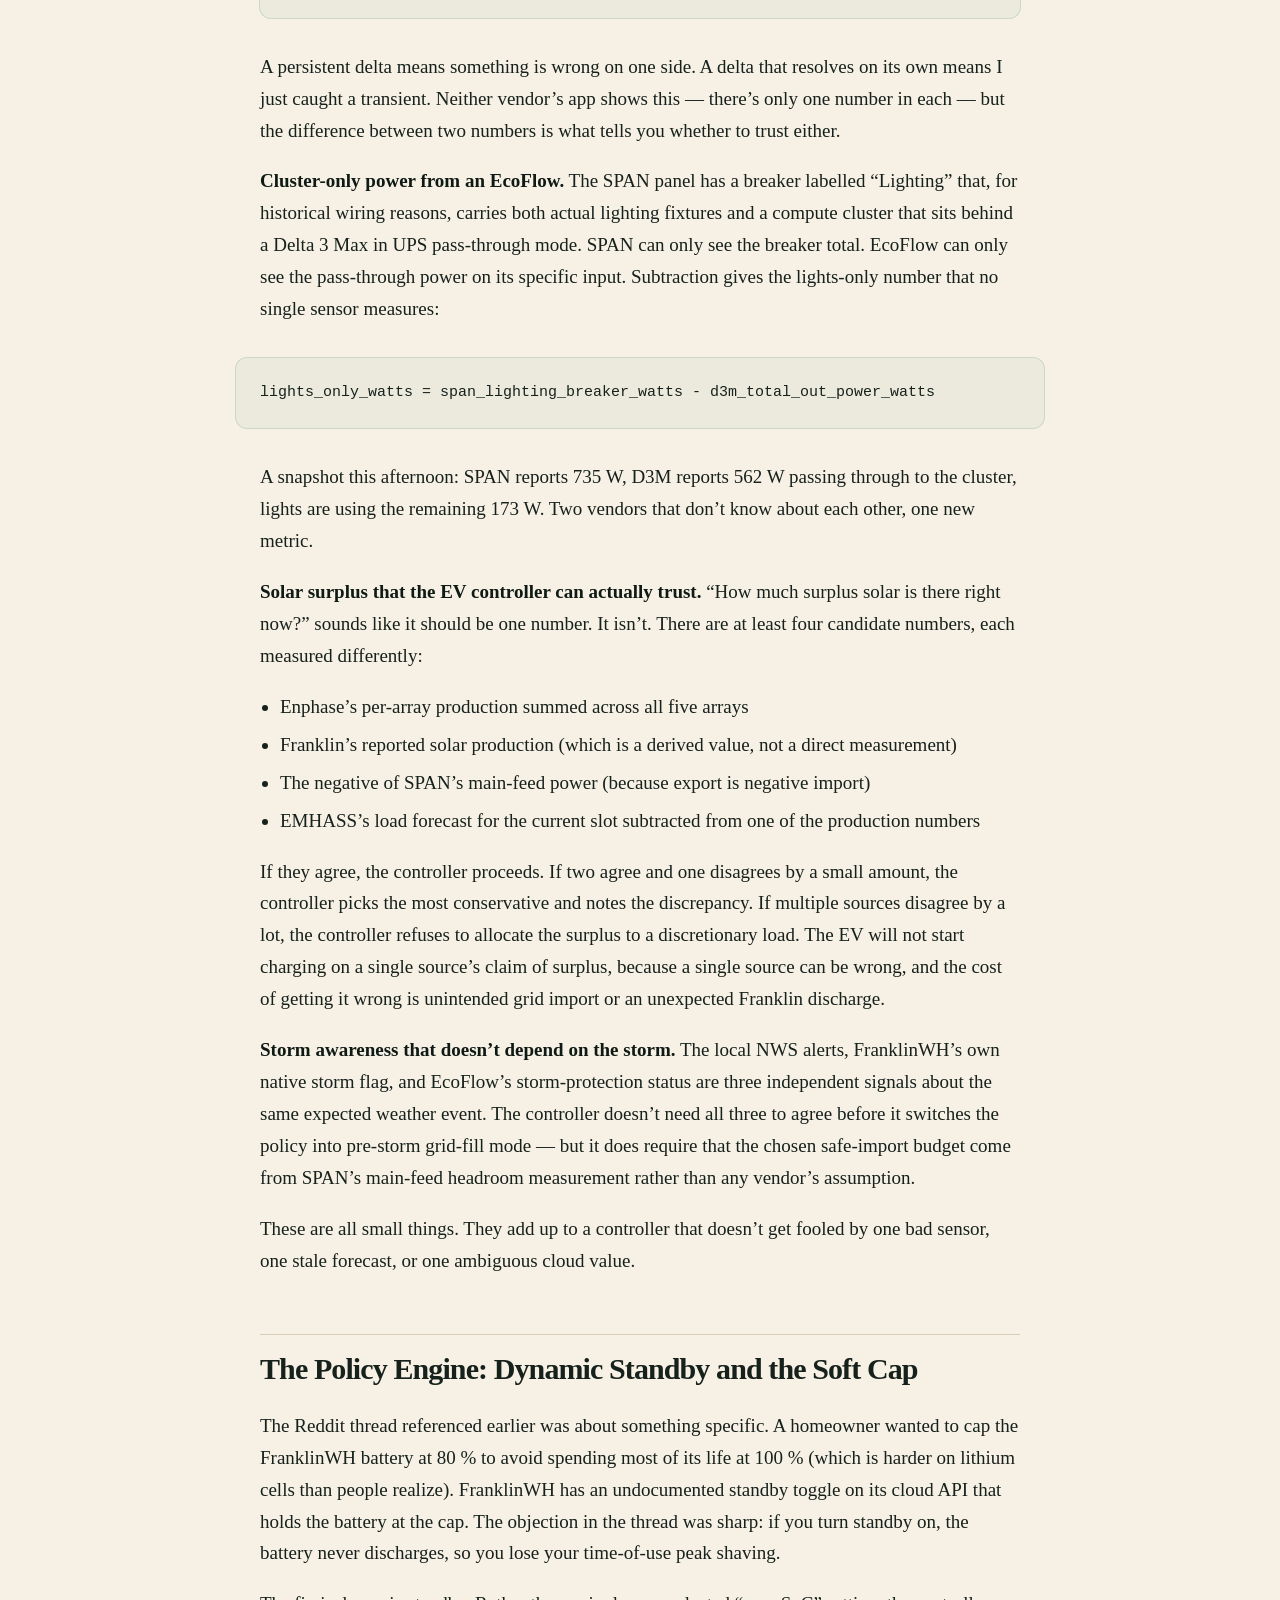
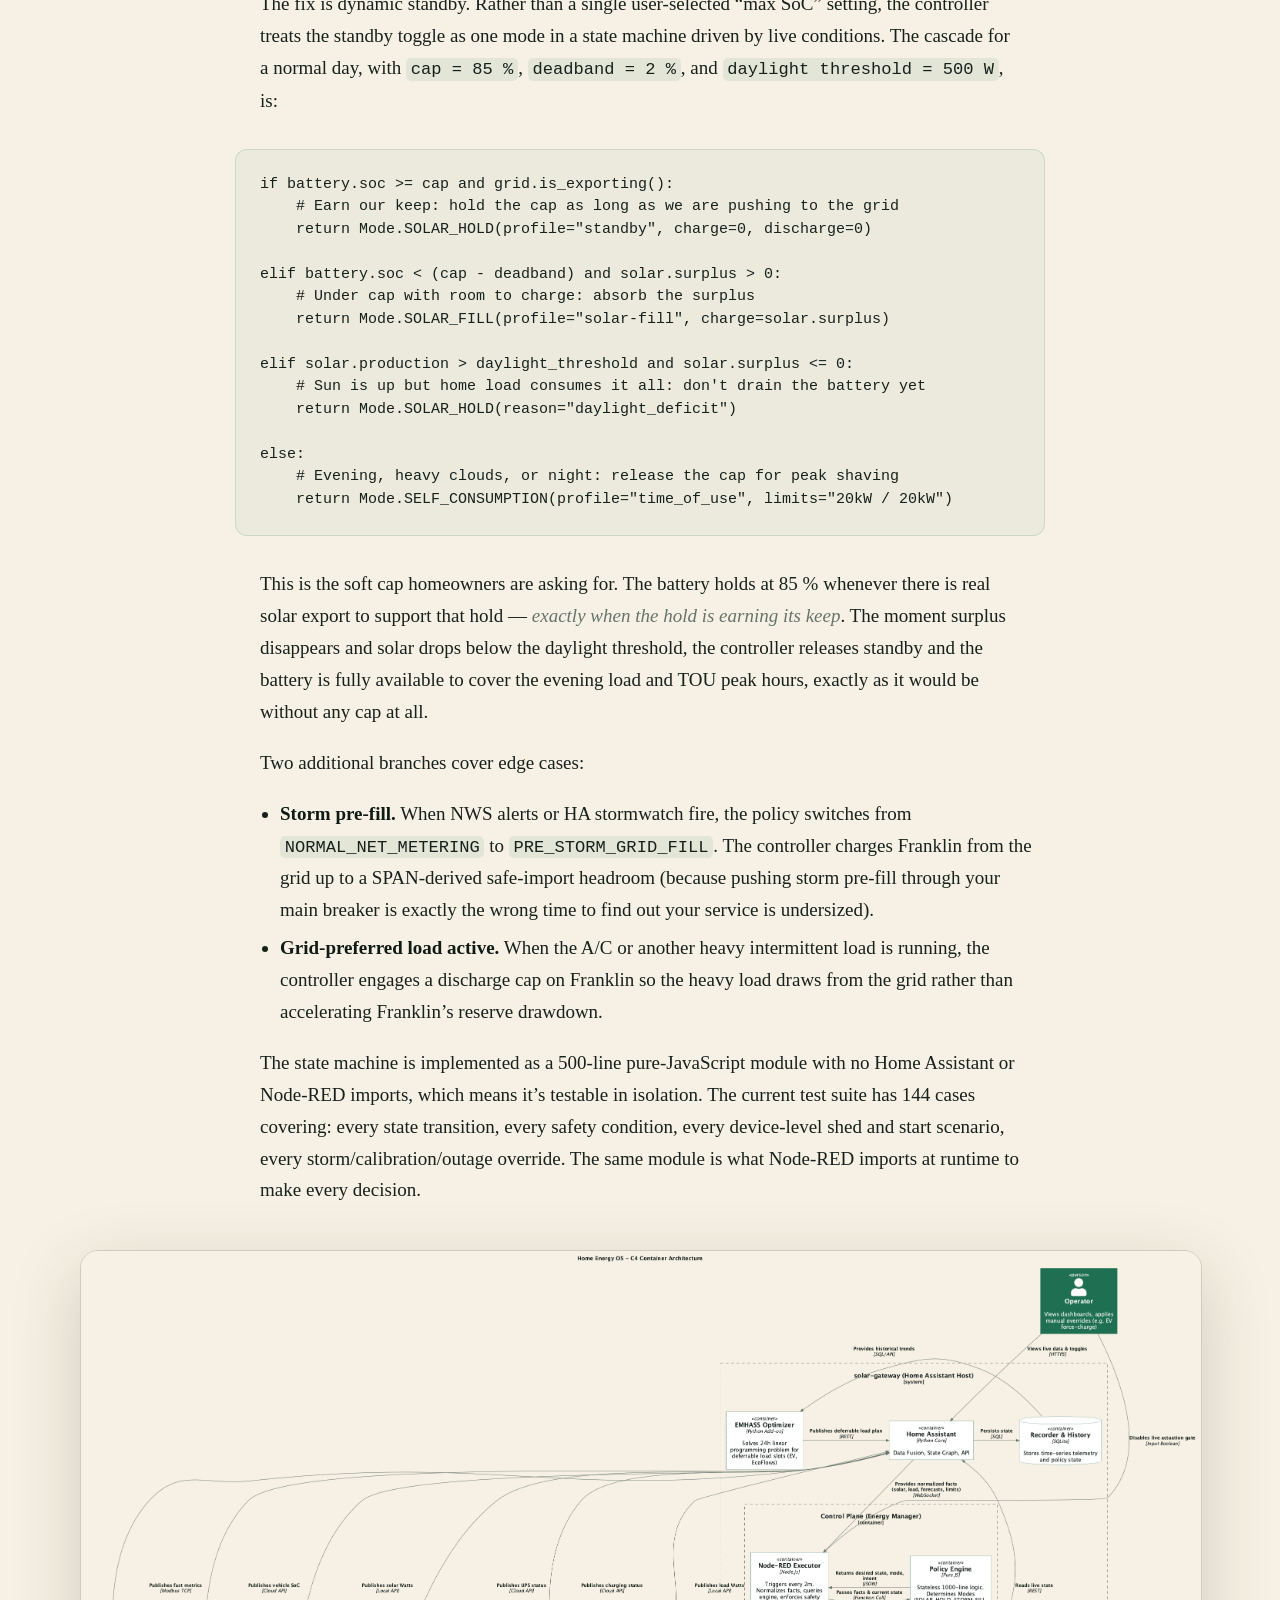
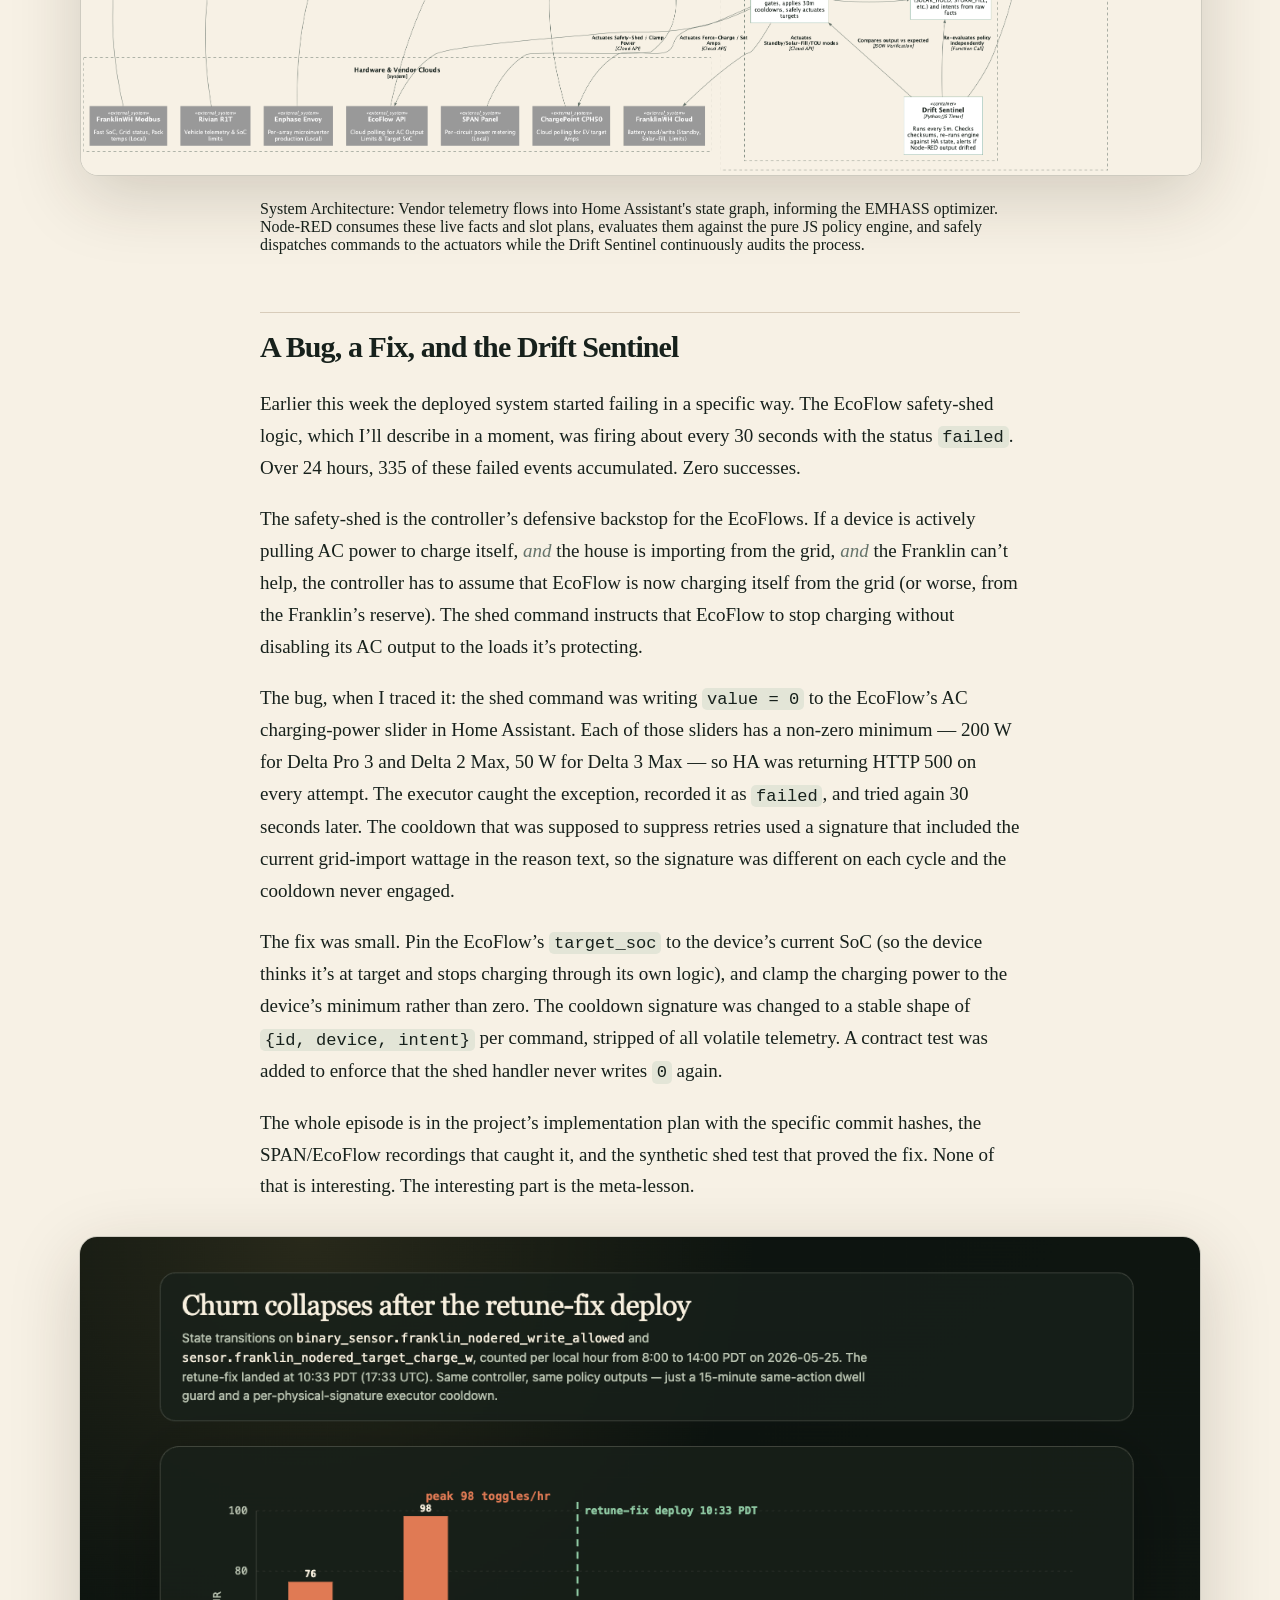
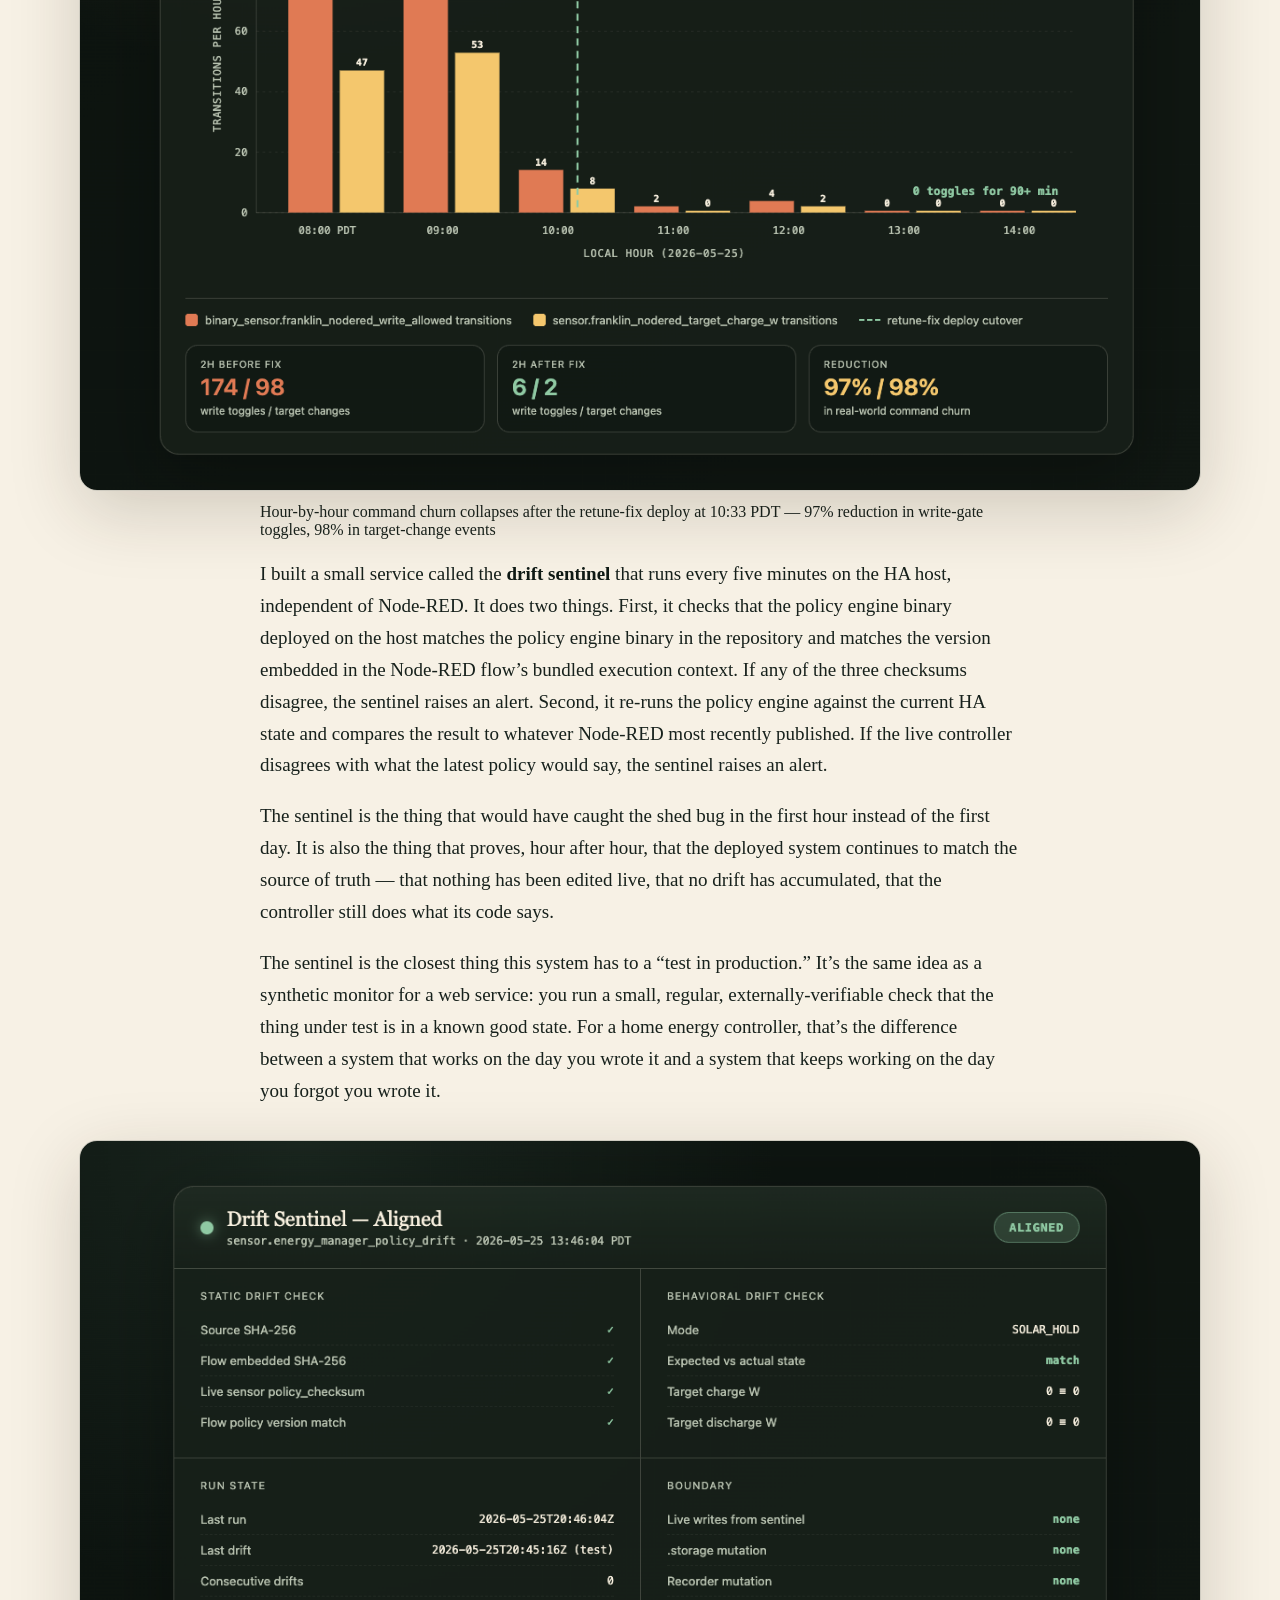
==== commit aa0bc345: "Include an excerpt from the natural language policy in the introduction" ====
--- a/article.html
+++ b/article.html
@@ -125,7 +125,20 @@
 working home energy controller cannot be built by a single vendor today,
 because the substrate it needs is multi-vendor data fusion that the
 vendors themselves have no reason to ship.</p>
-<p>Before a single line of code was written, this entire orchestration was defined as a natural language policy document. It is a plain-English contract detailing exactly what the house is permitted to do, and more importantly, what it is forbidden from doing. The codebase is simply a strict, testable translation of that document—and the system is built to ensure the code never drifts from the contract.</p>
+<p>Before a single line of code was written, this entire orchestration was defined as a natural language policy document. It is a plain-English contract detailing exactly what the house is permitted to do, and more importantly, what it is forbidden from doing. For example, the policy explicitly dictates the conditions under which the house will act:</p>
+
+<blockquote>
+<p><strong>3.1 Normal Solar / Net-Metering Mode</strong><br>
+Objective: optimize useful energy value while allowing export.</p>
+<p>Rules:<br>
+- Do not raise EV or EcoFlow targets just to avoid export.<br>
+- Do not treat EcoFlows as dump loads.<br>
+- Do not create sustained grid import for discretionary charging.<br>
+- Do not allow Franklin to discharge into discretionary charging.<br>
+- EMHASS schedules are useful advisory inputs, not the only authority.</p>
+</blockquote>
+
+<p>The codebase is simply a strict, testable translation of that document—and the system is built to ensure the code never drifts from the contract.</p>
 <h2 id="the-thesis-five-vendors-one-policy">The Thesis: Five Vendors,
 One Policy</h2>
 <p>The hardware in my house comes from five different companies that do
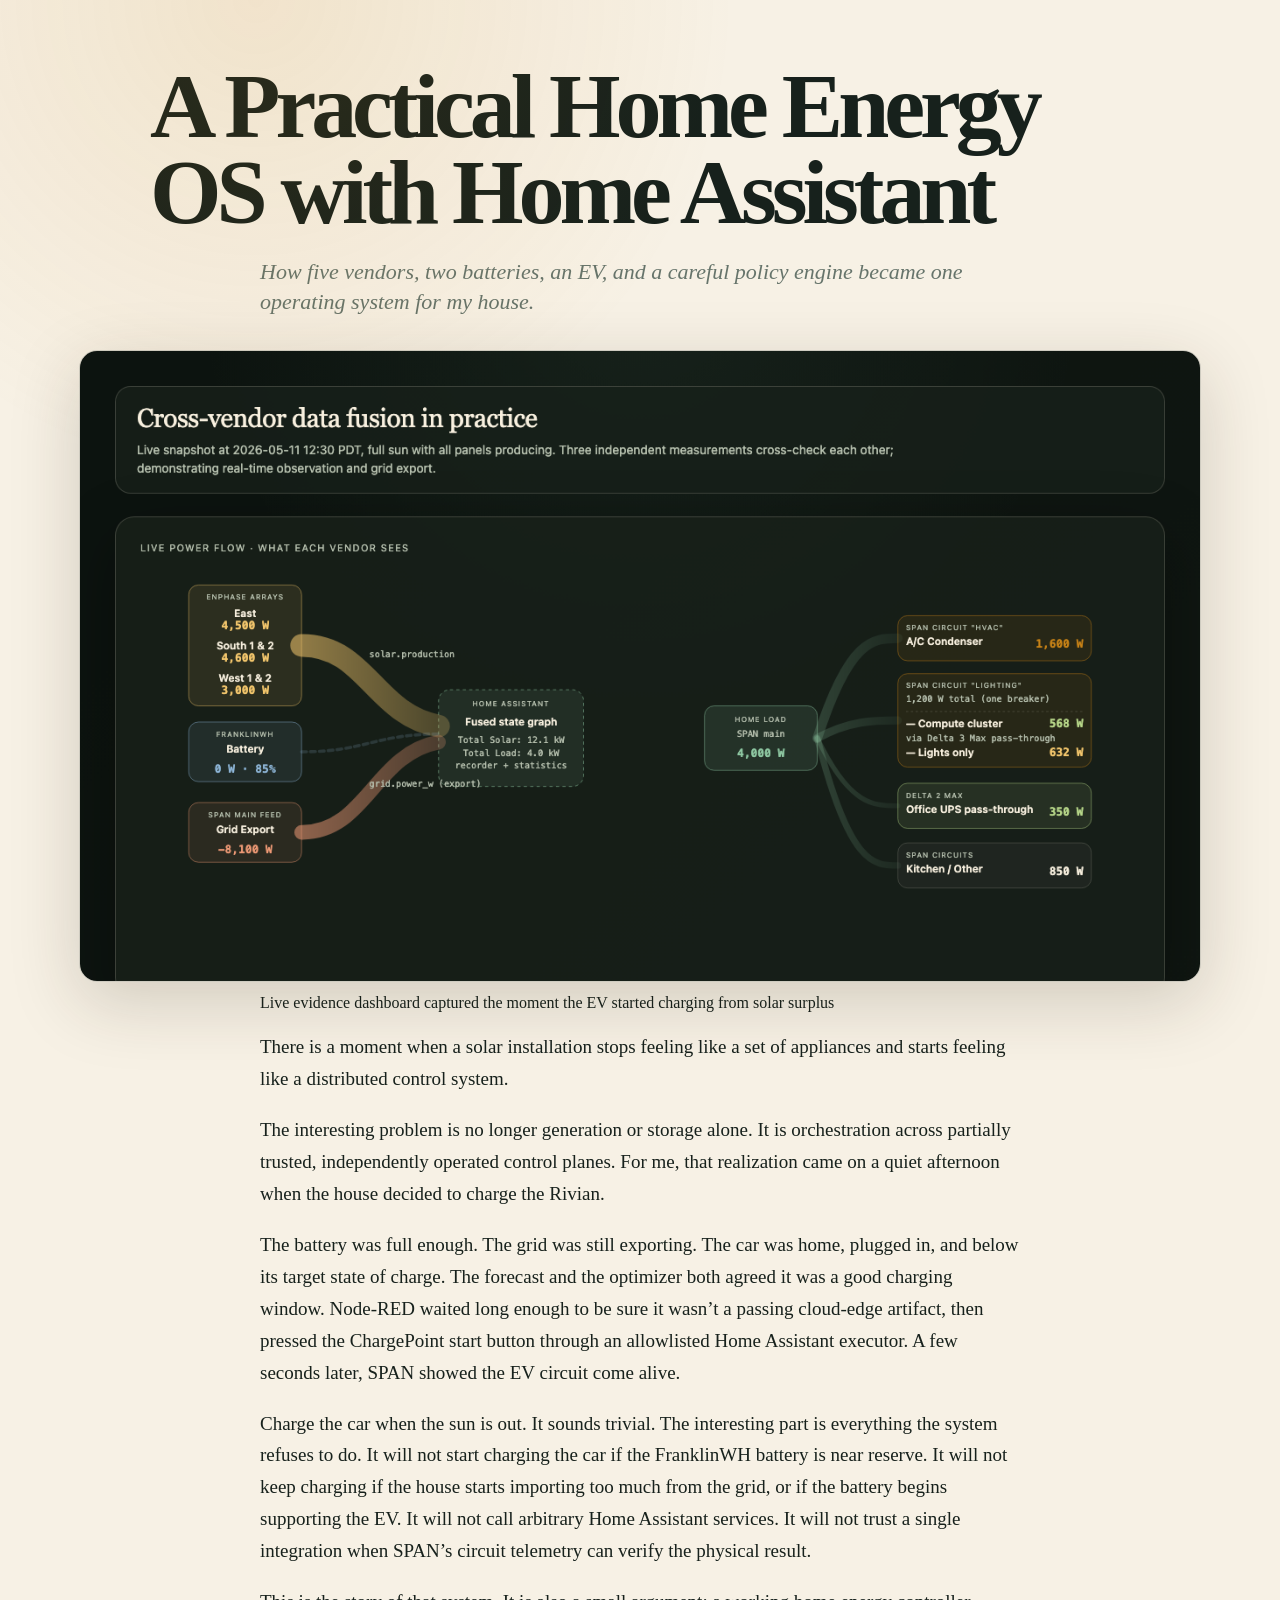
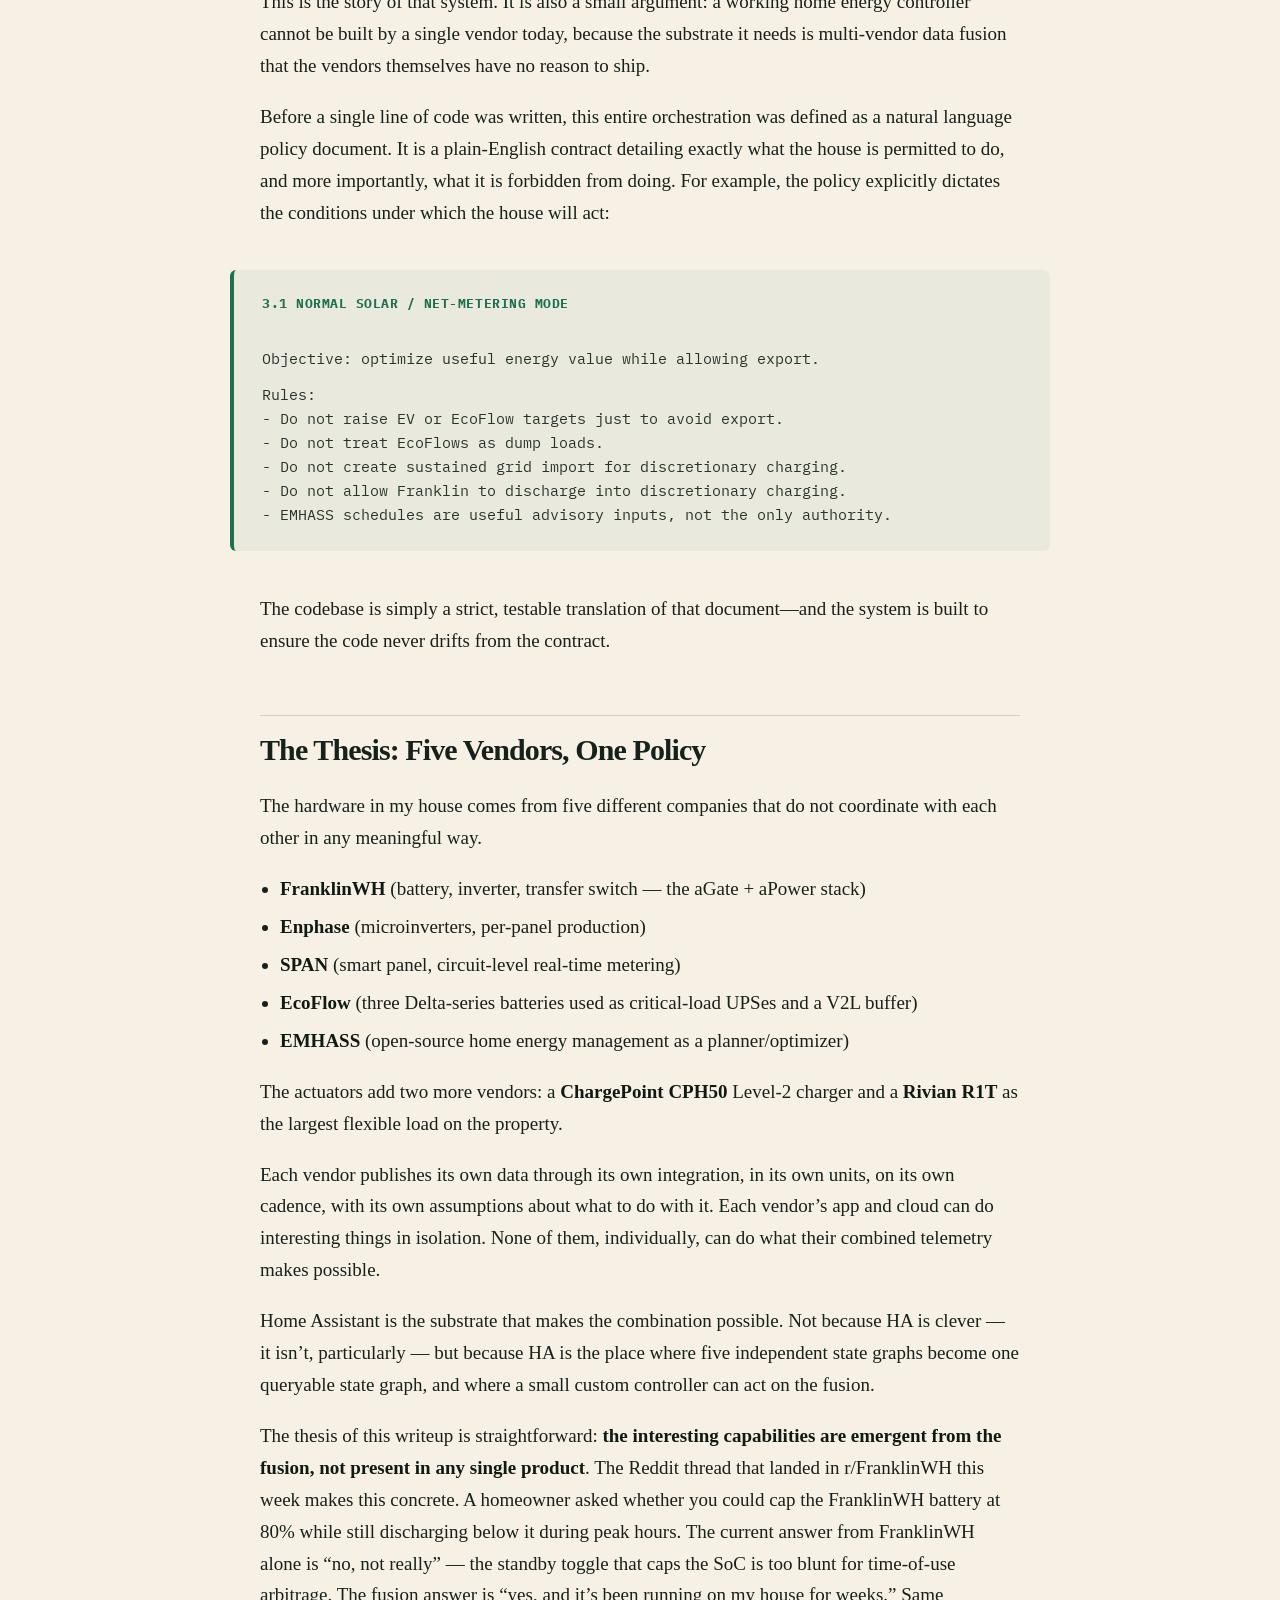
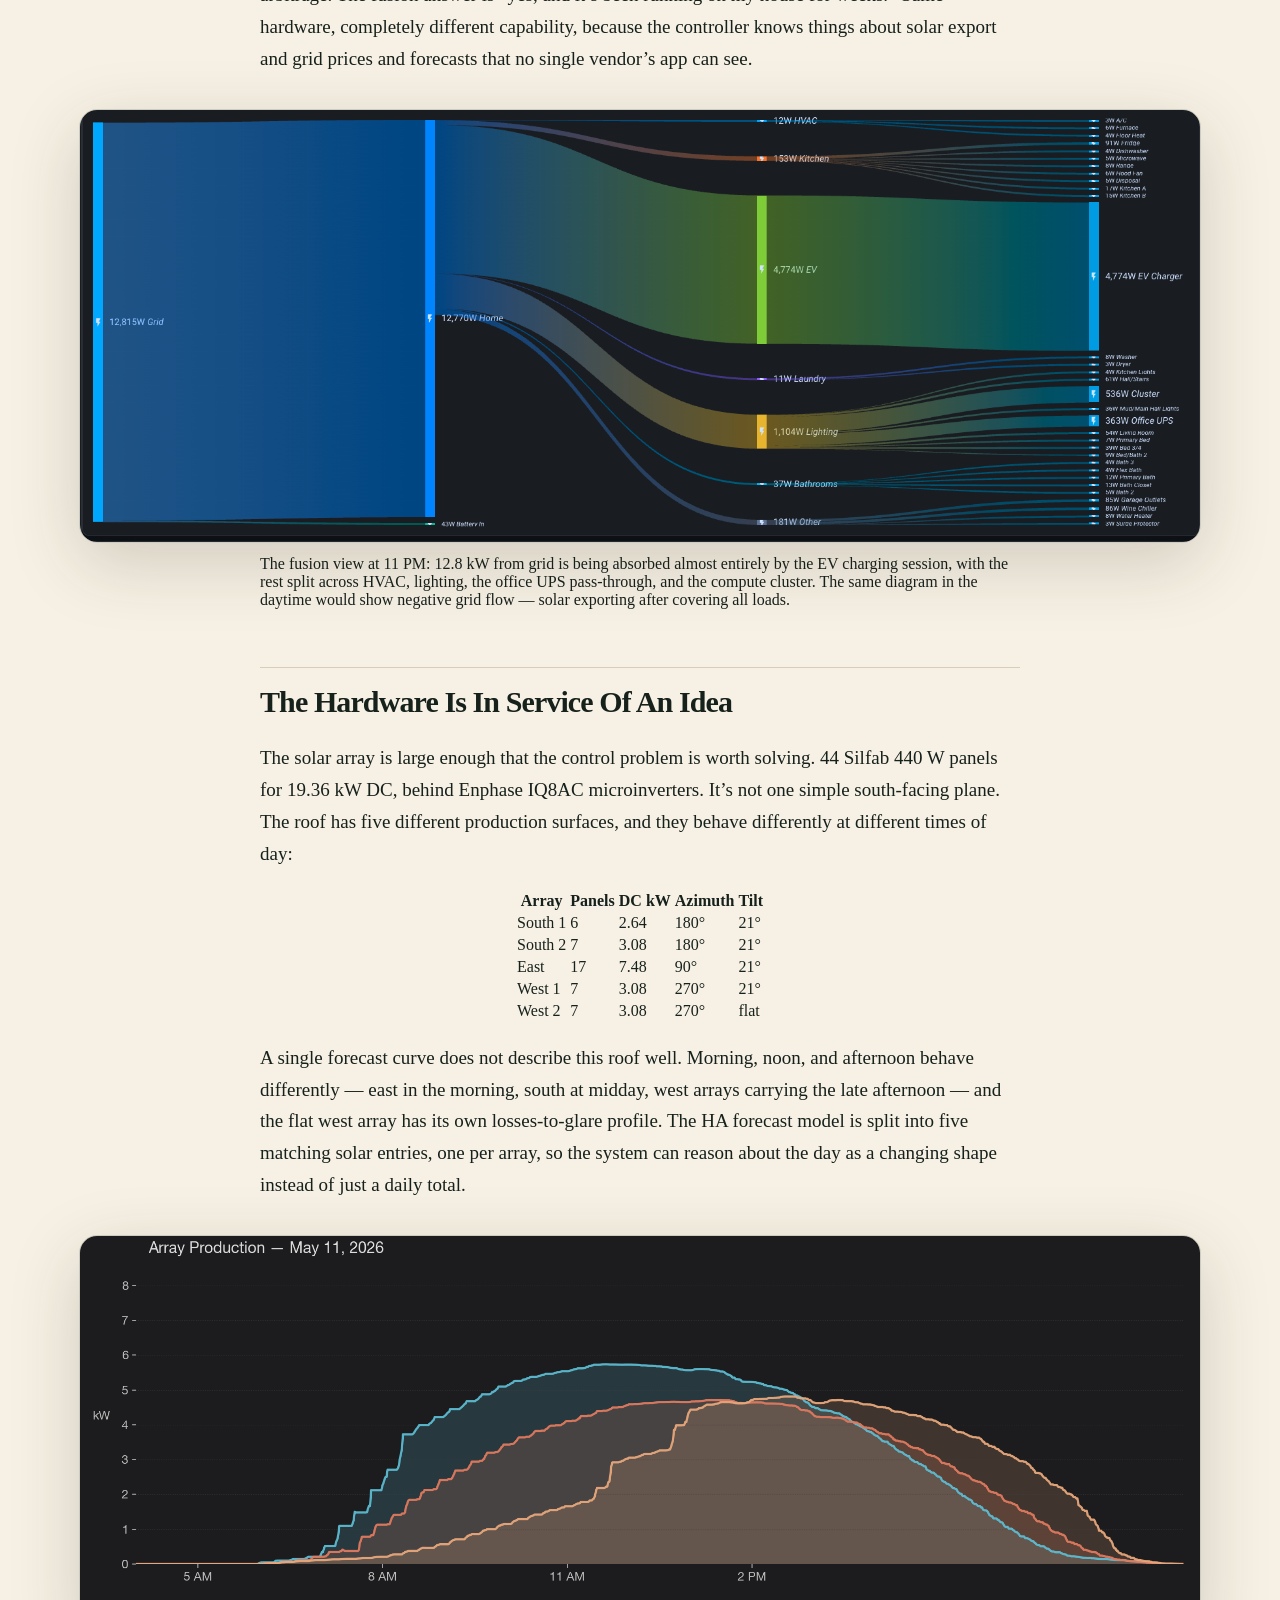
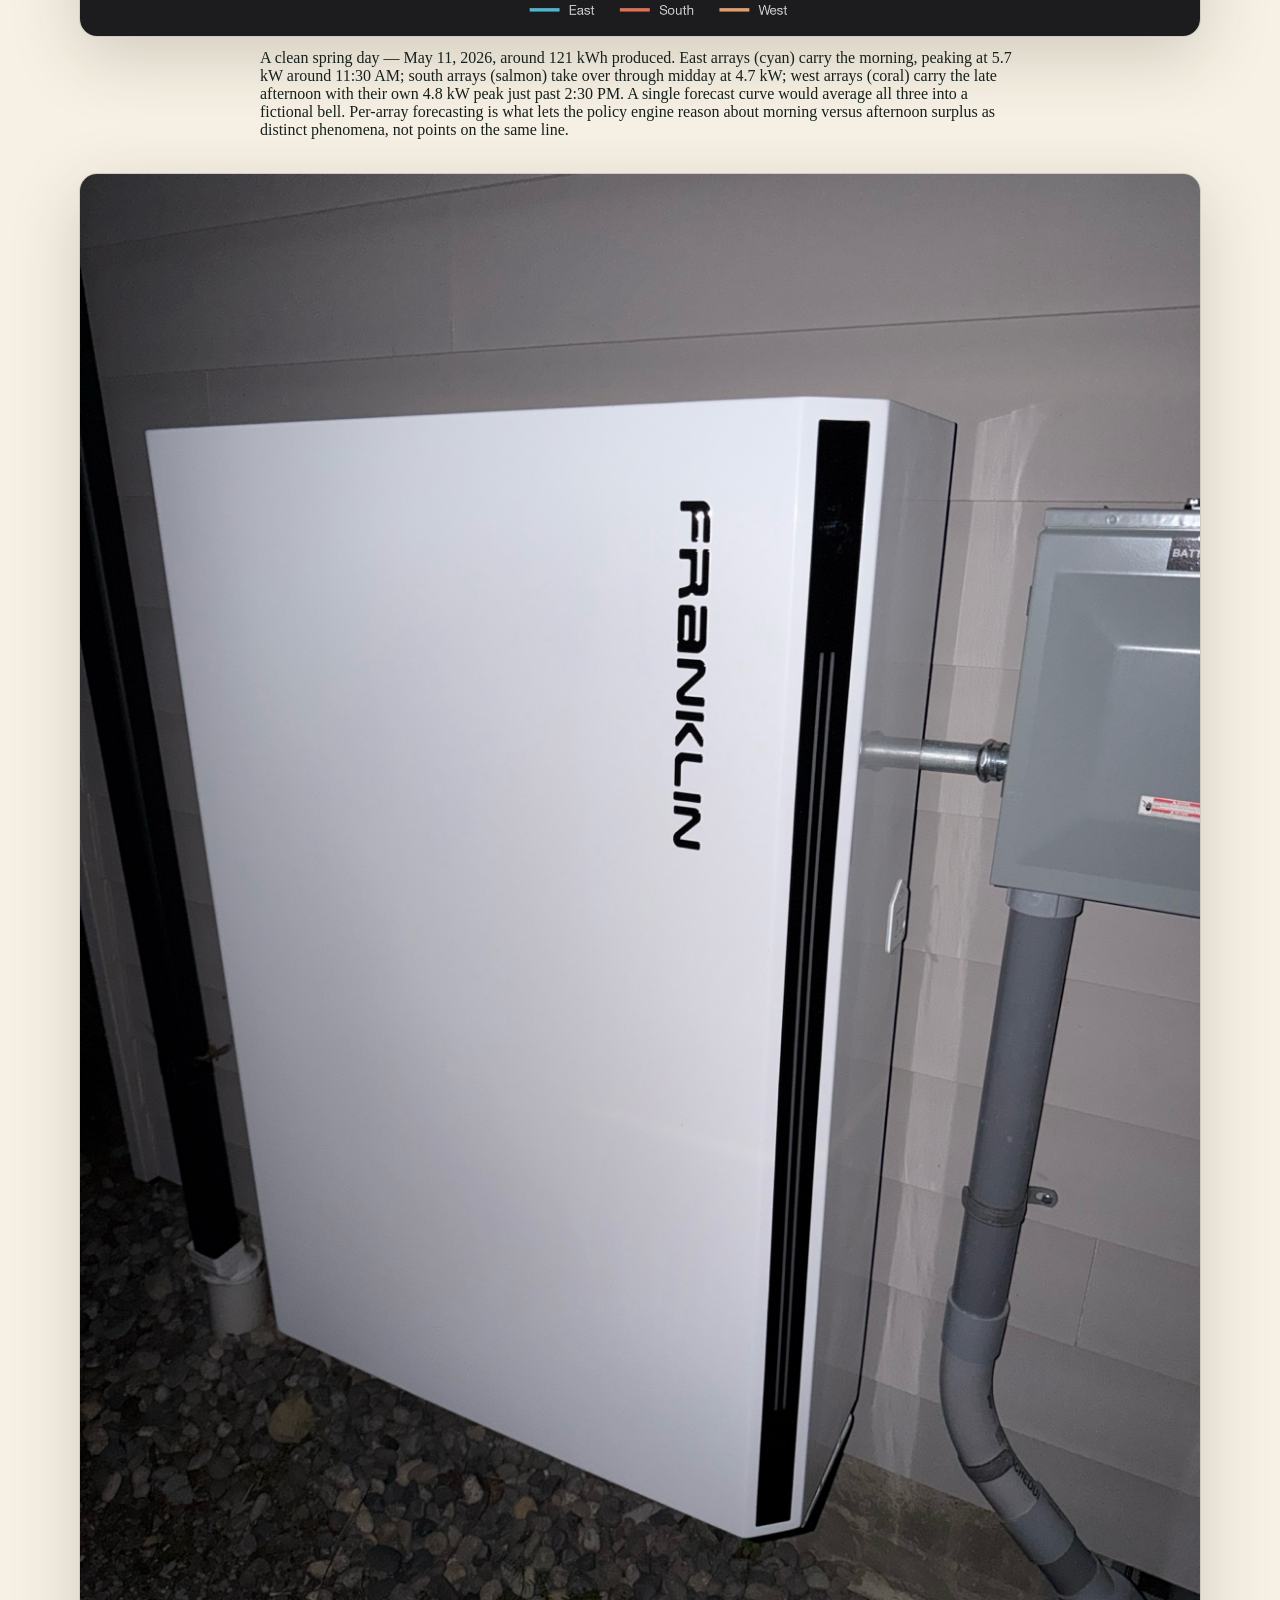
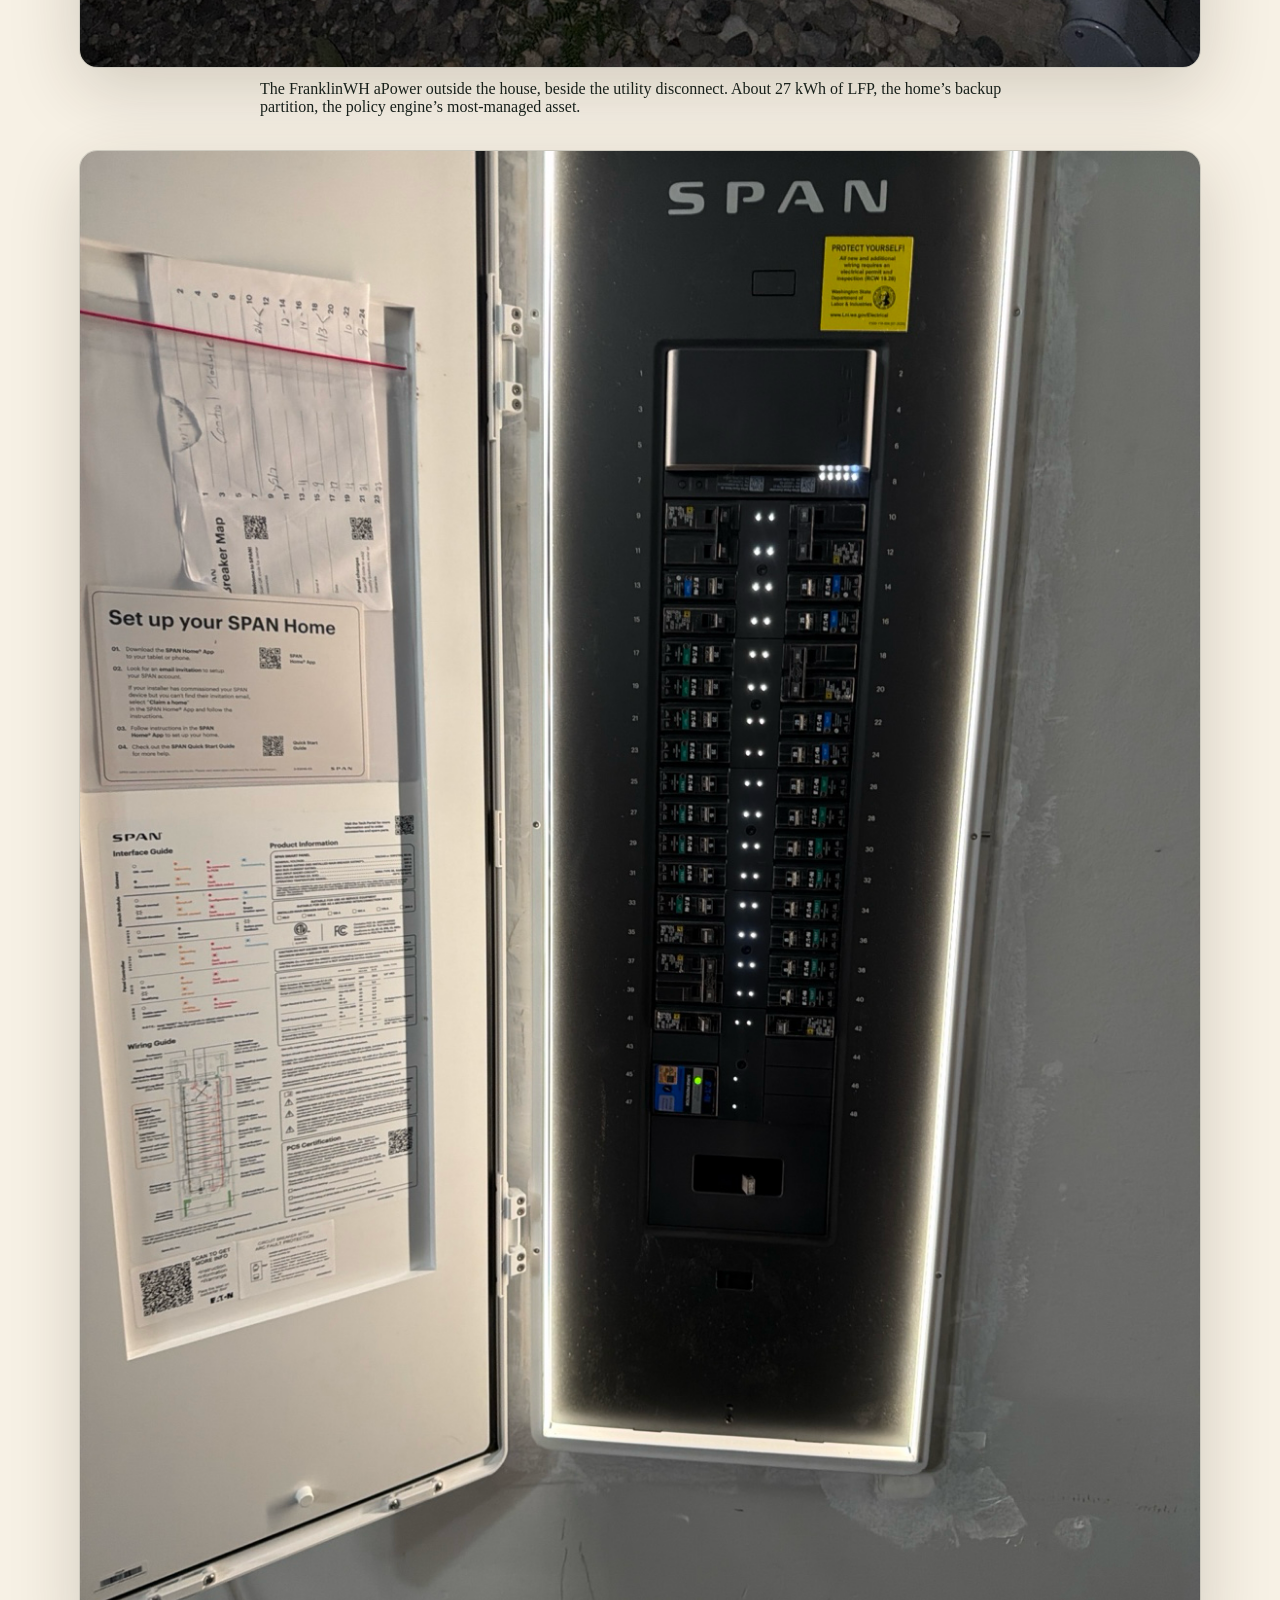
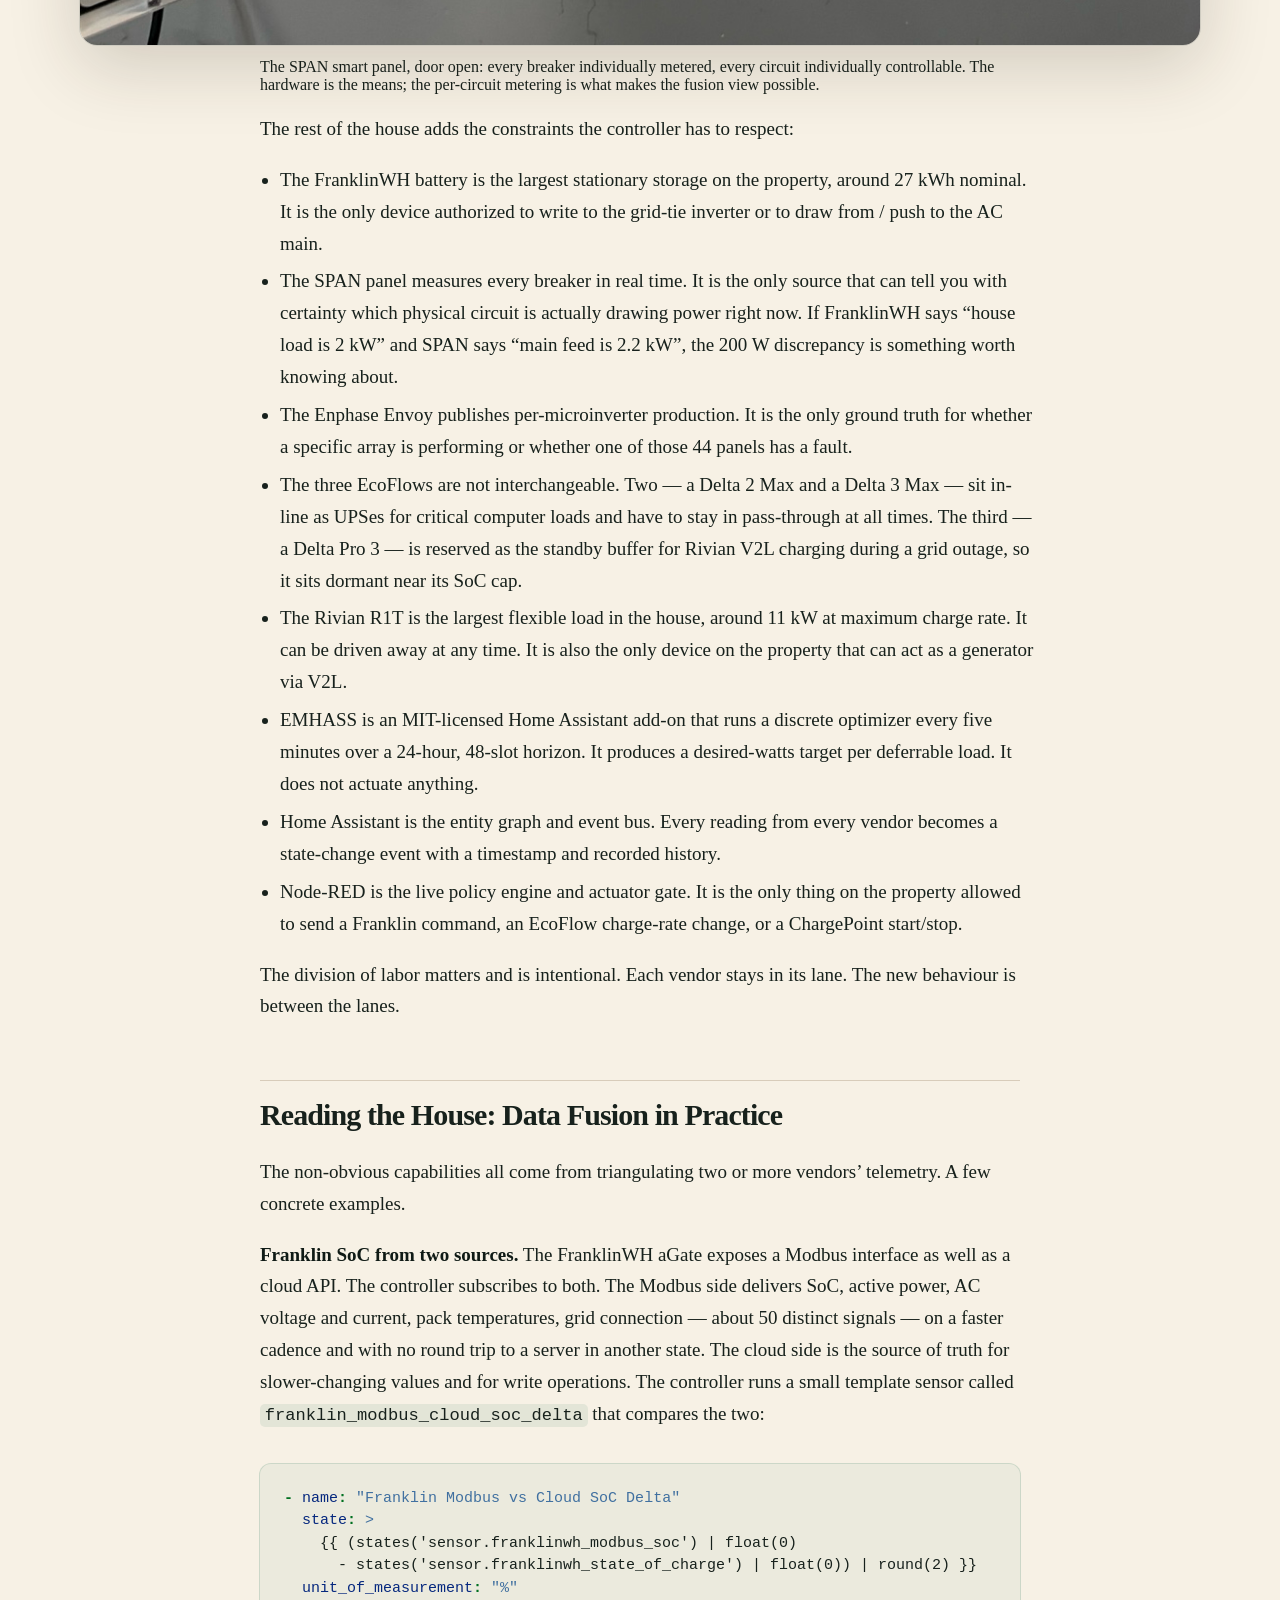
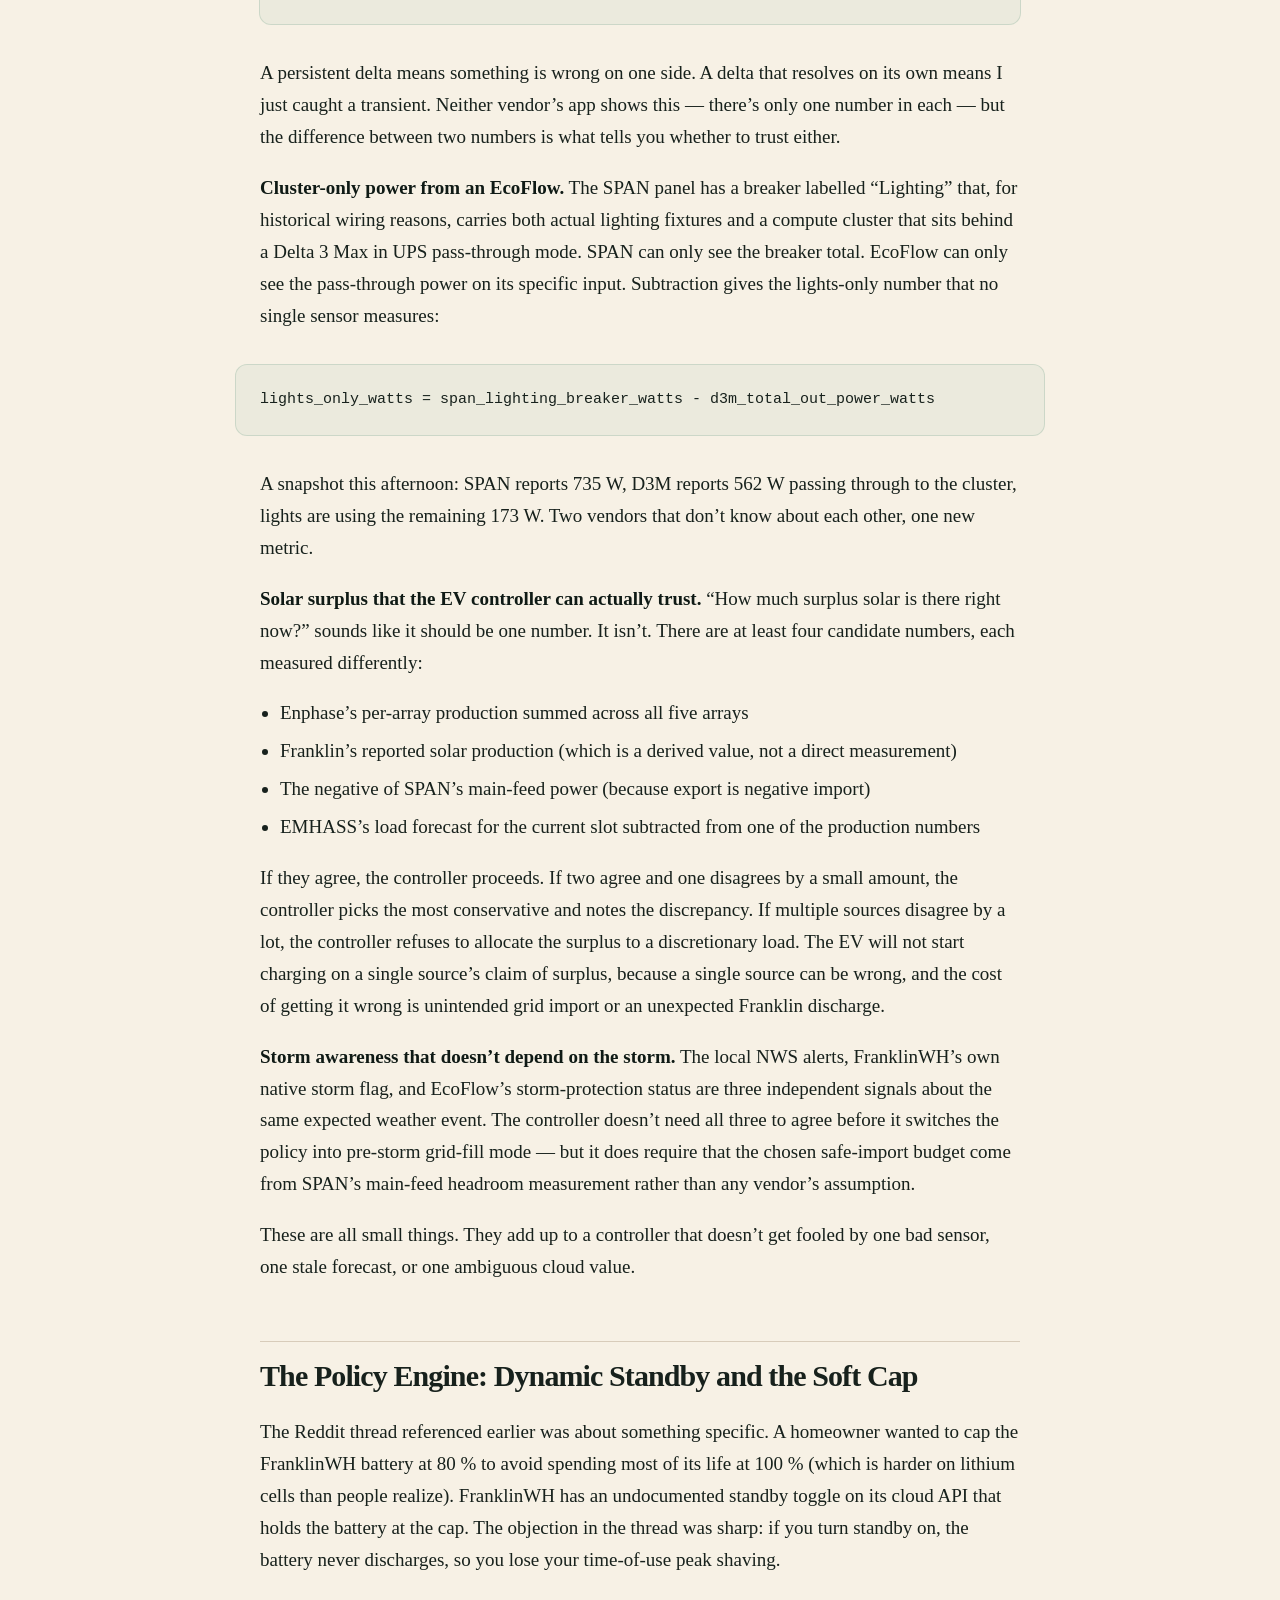
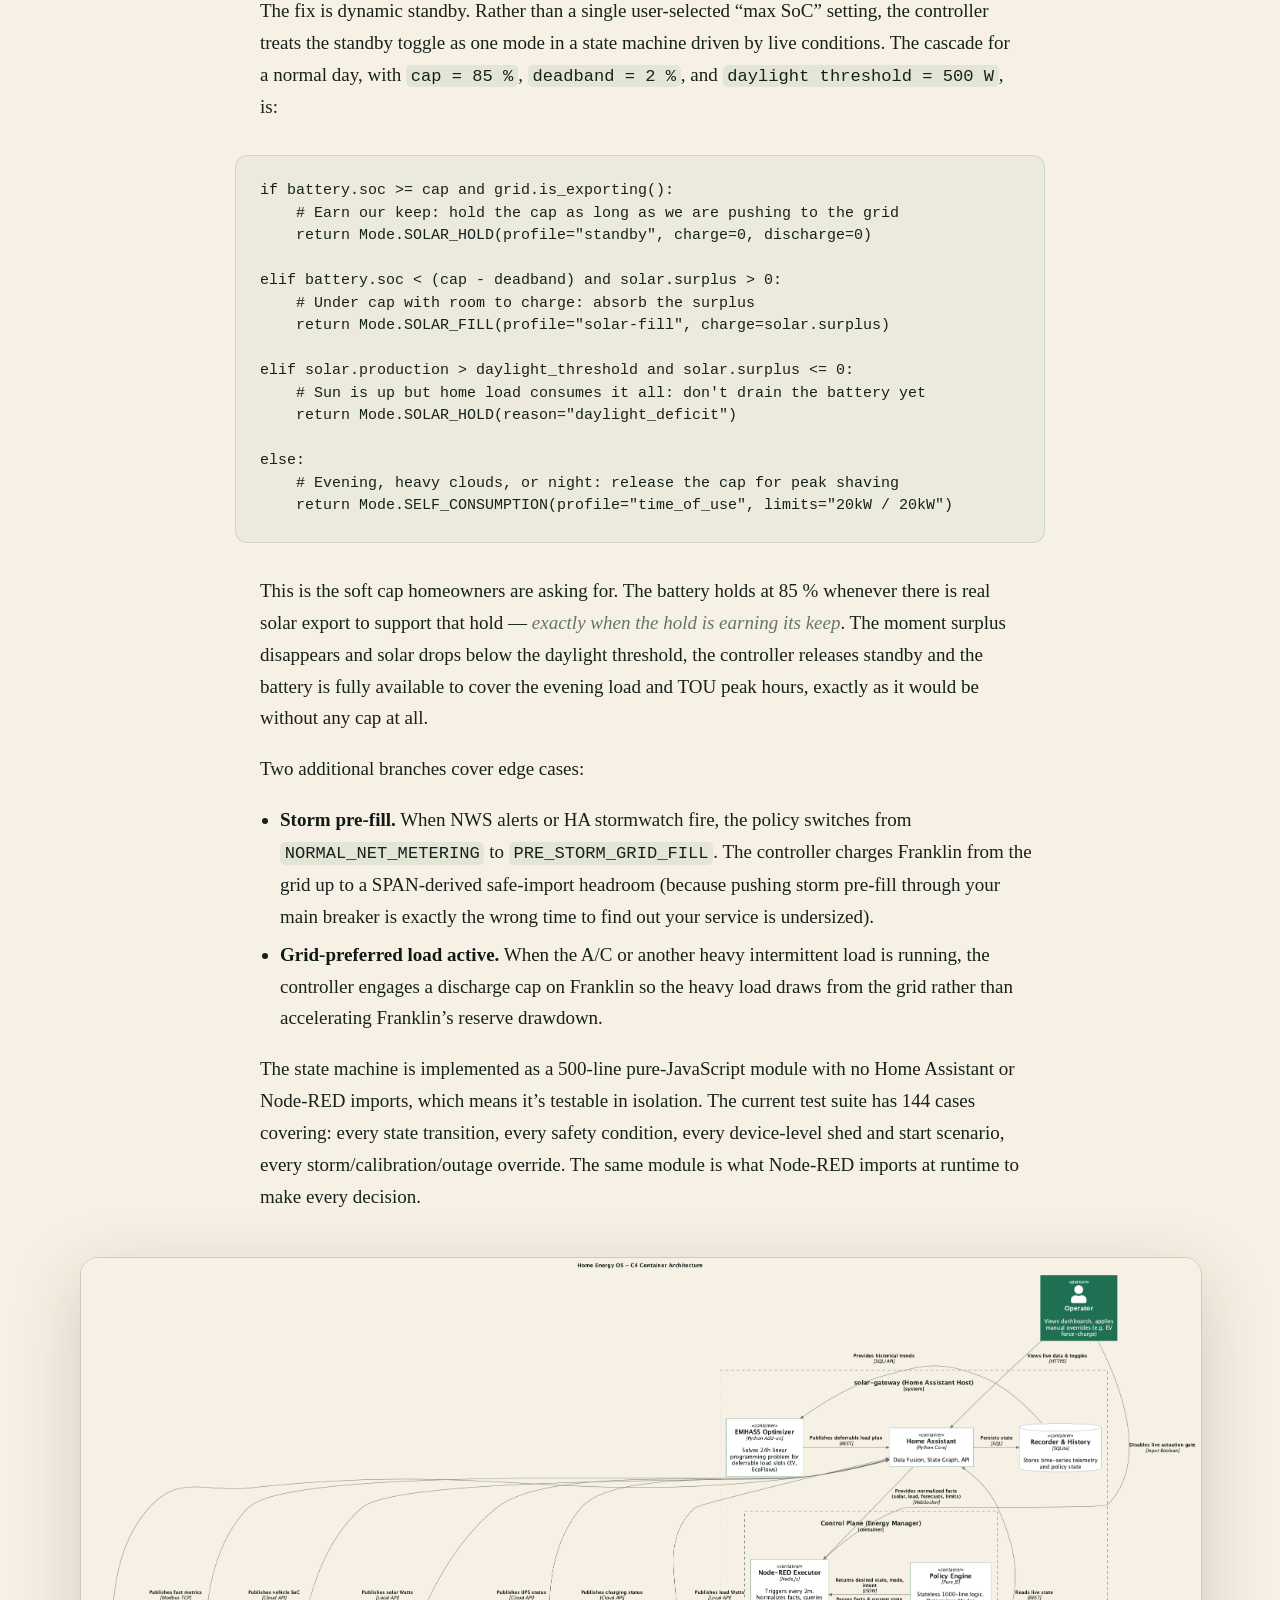
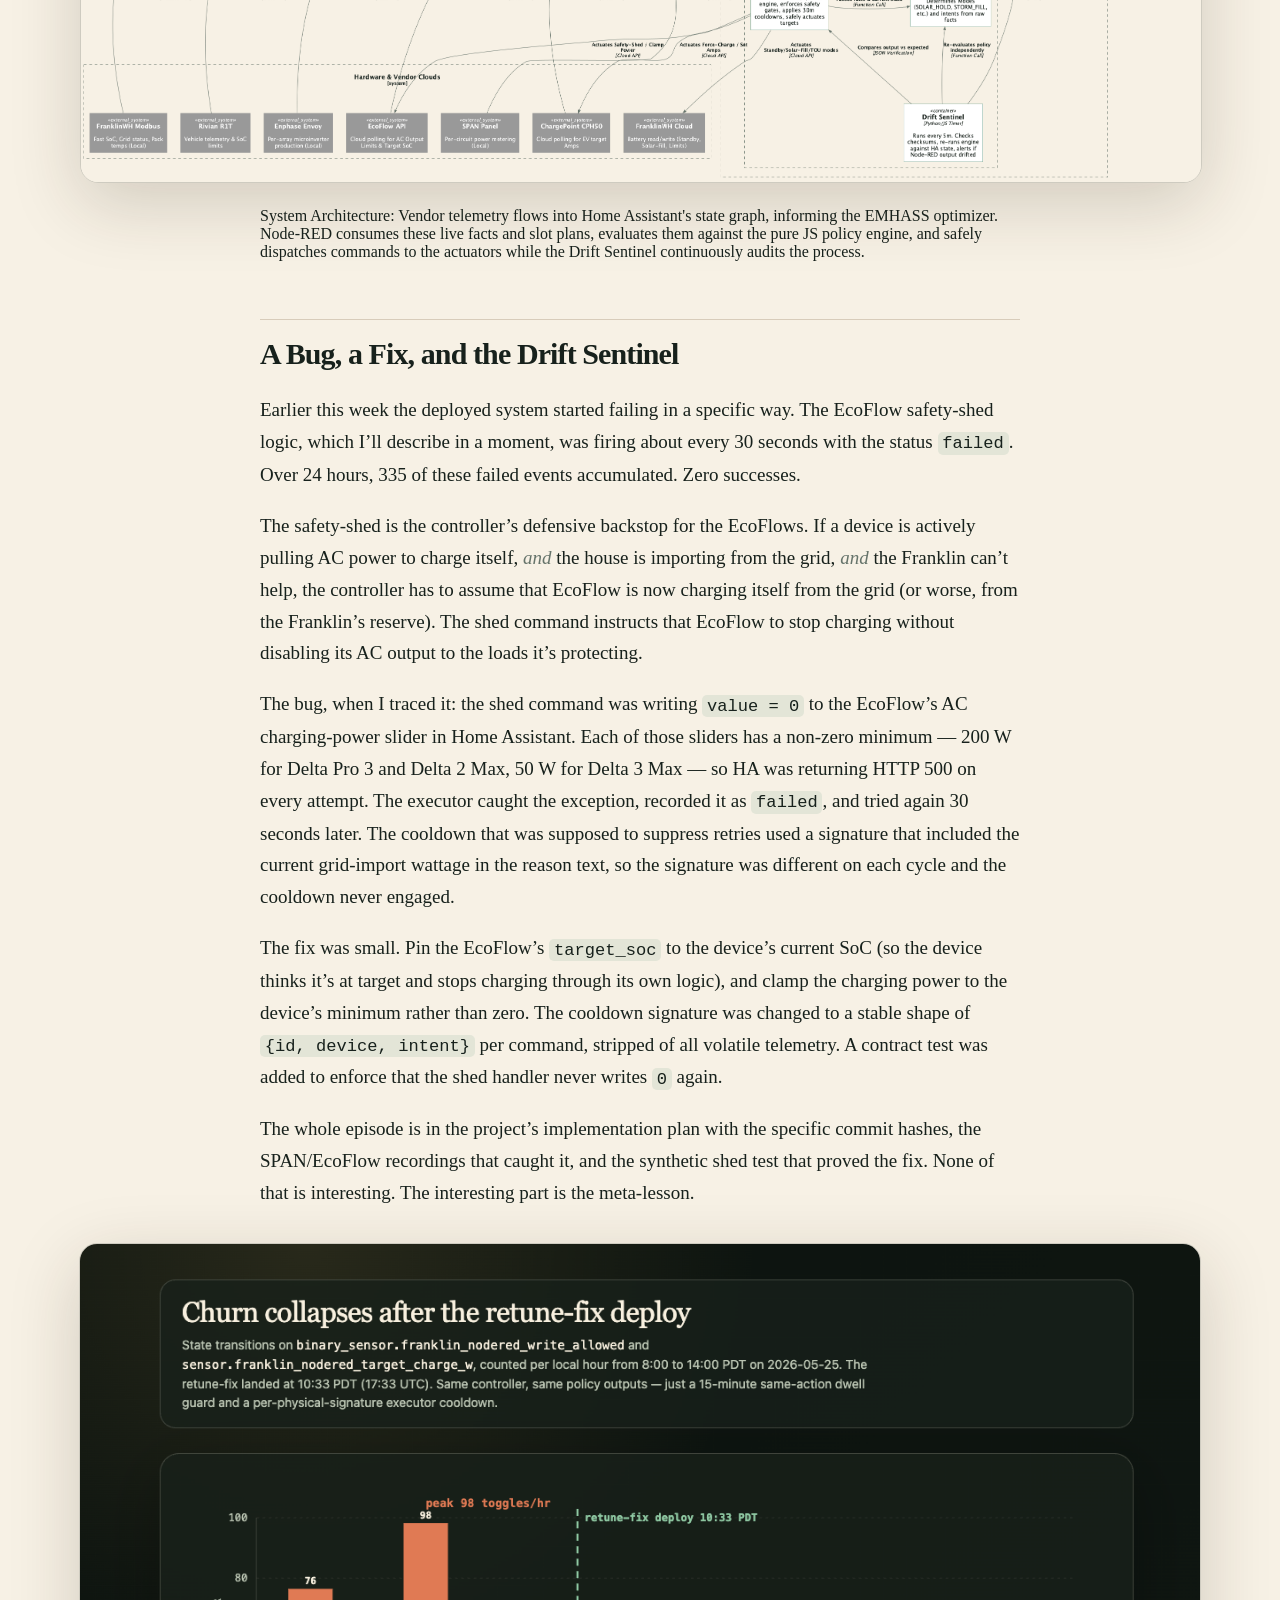
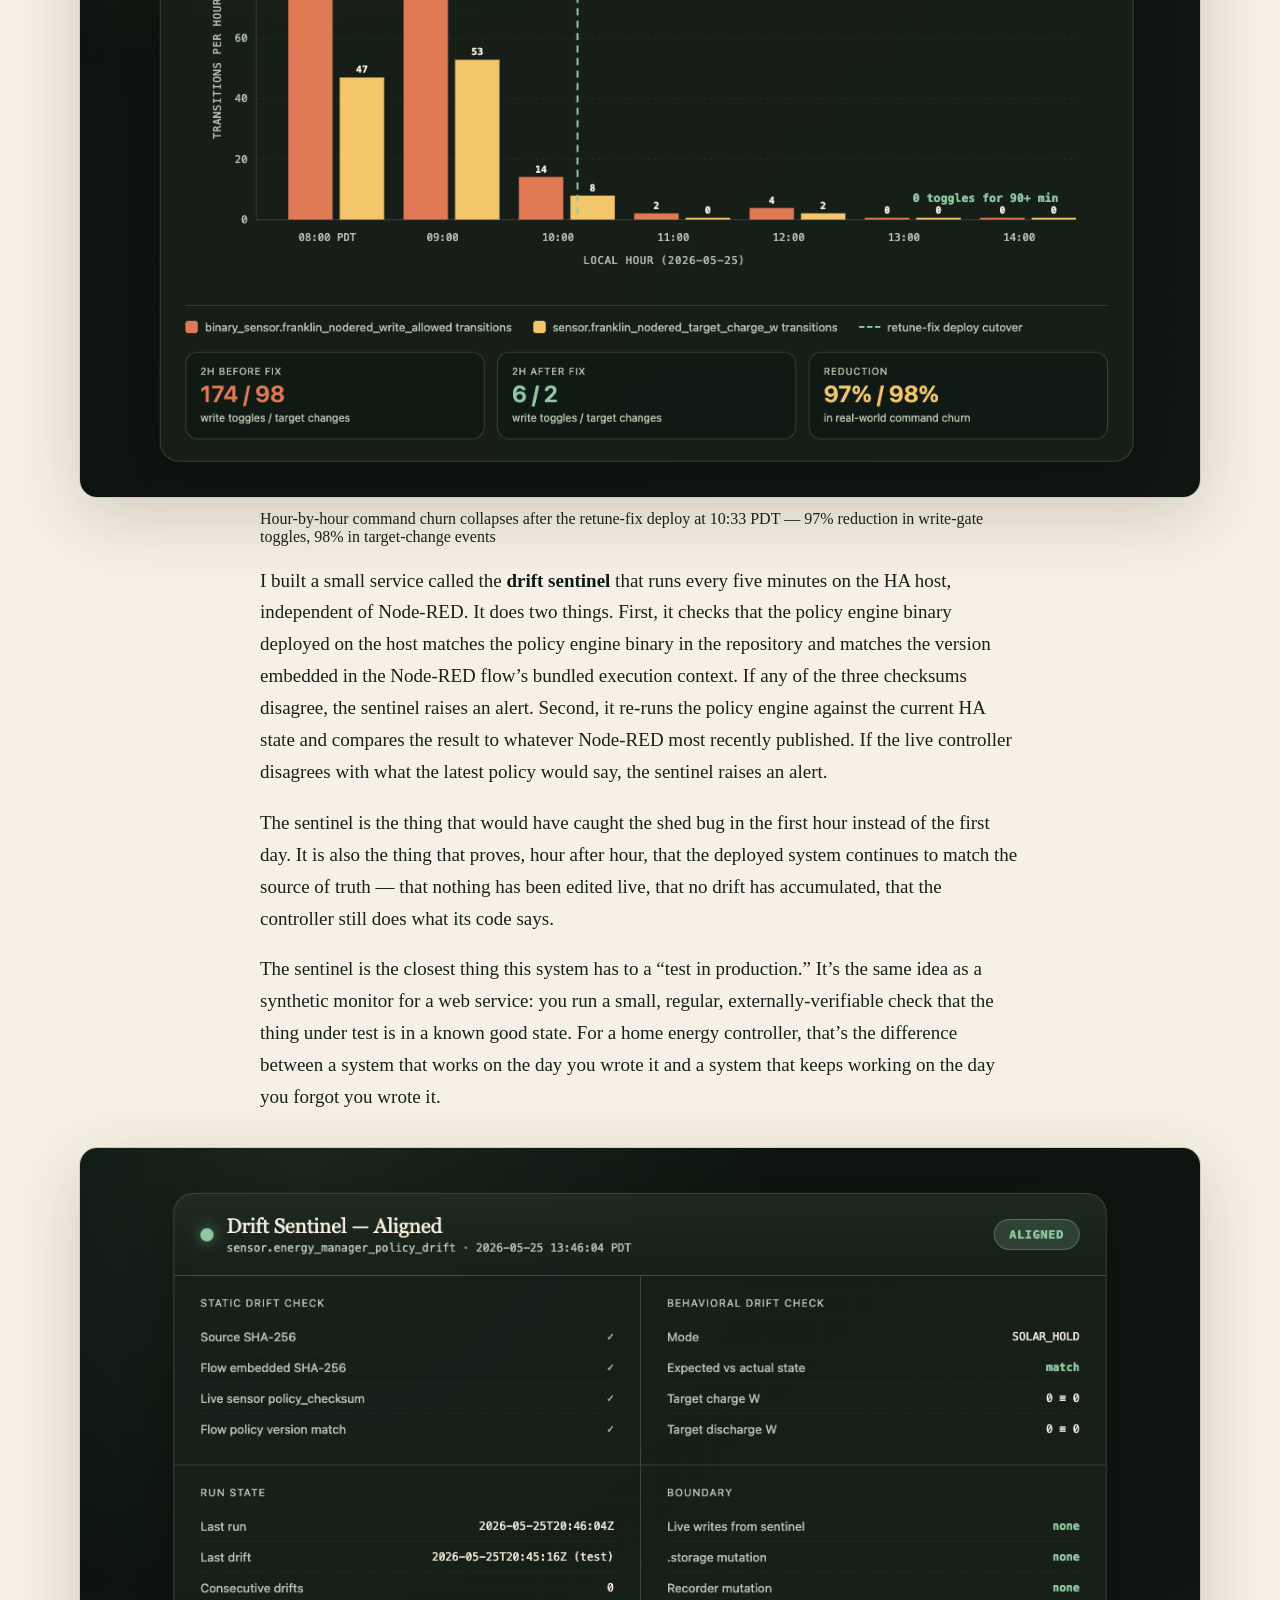
==== commit 696f325d: "Fix blockquote alignment + apply IBM Plex Mono for policy document feel" ====
--- a/article.html
+++ b/article.html
@@ -90,6 +90,9 @@
     code span.wa { color: #60a0b0; font-weight: bold; font-style: italic; } /* Warning */
   </style>
   <link rel="stylesheet" href="article.css" />
+  <link rel="preconnect" href="https://fonts.googleapis.com">
+  <link rel="preconnect" href="https://fonts.gstatic.com" crossorigin>
+  <link href="https://fonts.googleapis.com/css2?family=IBM+Plex+Mono:wght@400;500&display=swap" rel="stylesheet">
 </head>
 <body>
 <h1 id="a-practical-home-energy-os-with-home-assistant">A Practical Home
--- a/article.css
+++ b/article.css
@@ -85,12 +85,35 @@
 }
 
 blockquote {
-  margin: 42px 0;
-  padding-left: 24px;
-  border-left: 5px solid var(--solar);
+  max-width: 760px;
+  margin: 42px auto;
+  padding: 24px 28px;
+  background: rgba(31, 111, 82, 0.06);
+  border-left: 4px solid var(--accent);
+  border-radius: 6px;
   color: #27342d;
-  font-size: 25px;
-  line-height: 1.35;
+  font-family: "IBM Plex Mono", ui-monospace, SFMono-Regular, Menlo, Monaco, Consolas, monospace;
+  font-size: 15px;
+  line-height: 1.6;
+}
+
+blockquote p {
+  font-size: 15px;
+  line-height: 1.6;
+  margin: 0 0 12px;
+}
+
+blockquote p:last-child {
+  margin-bottom: 0;
+}
+
+blockquote strong {
+  display: block;
+  font-size: 13px;
+  letter-spacing: 0.04em;
+  text-transform: uppercase;
+  color: var(--accent);
+  margin-bottom: 8px;
 }
 
 code {
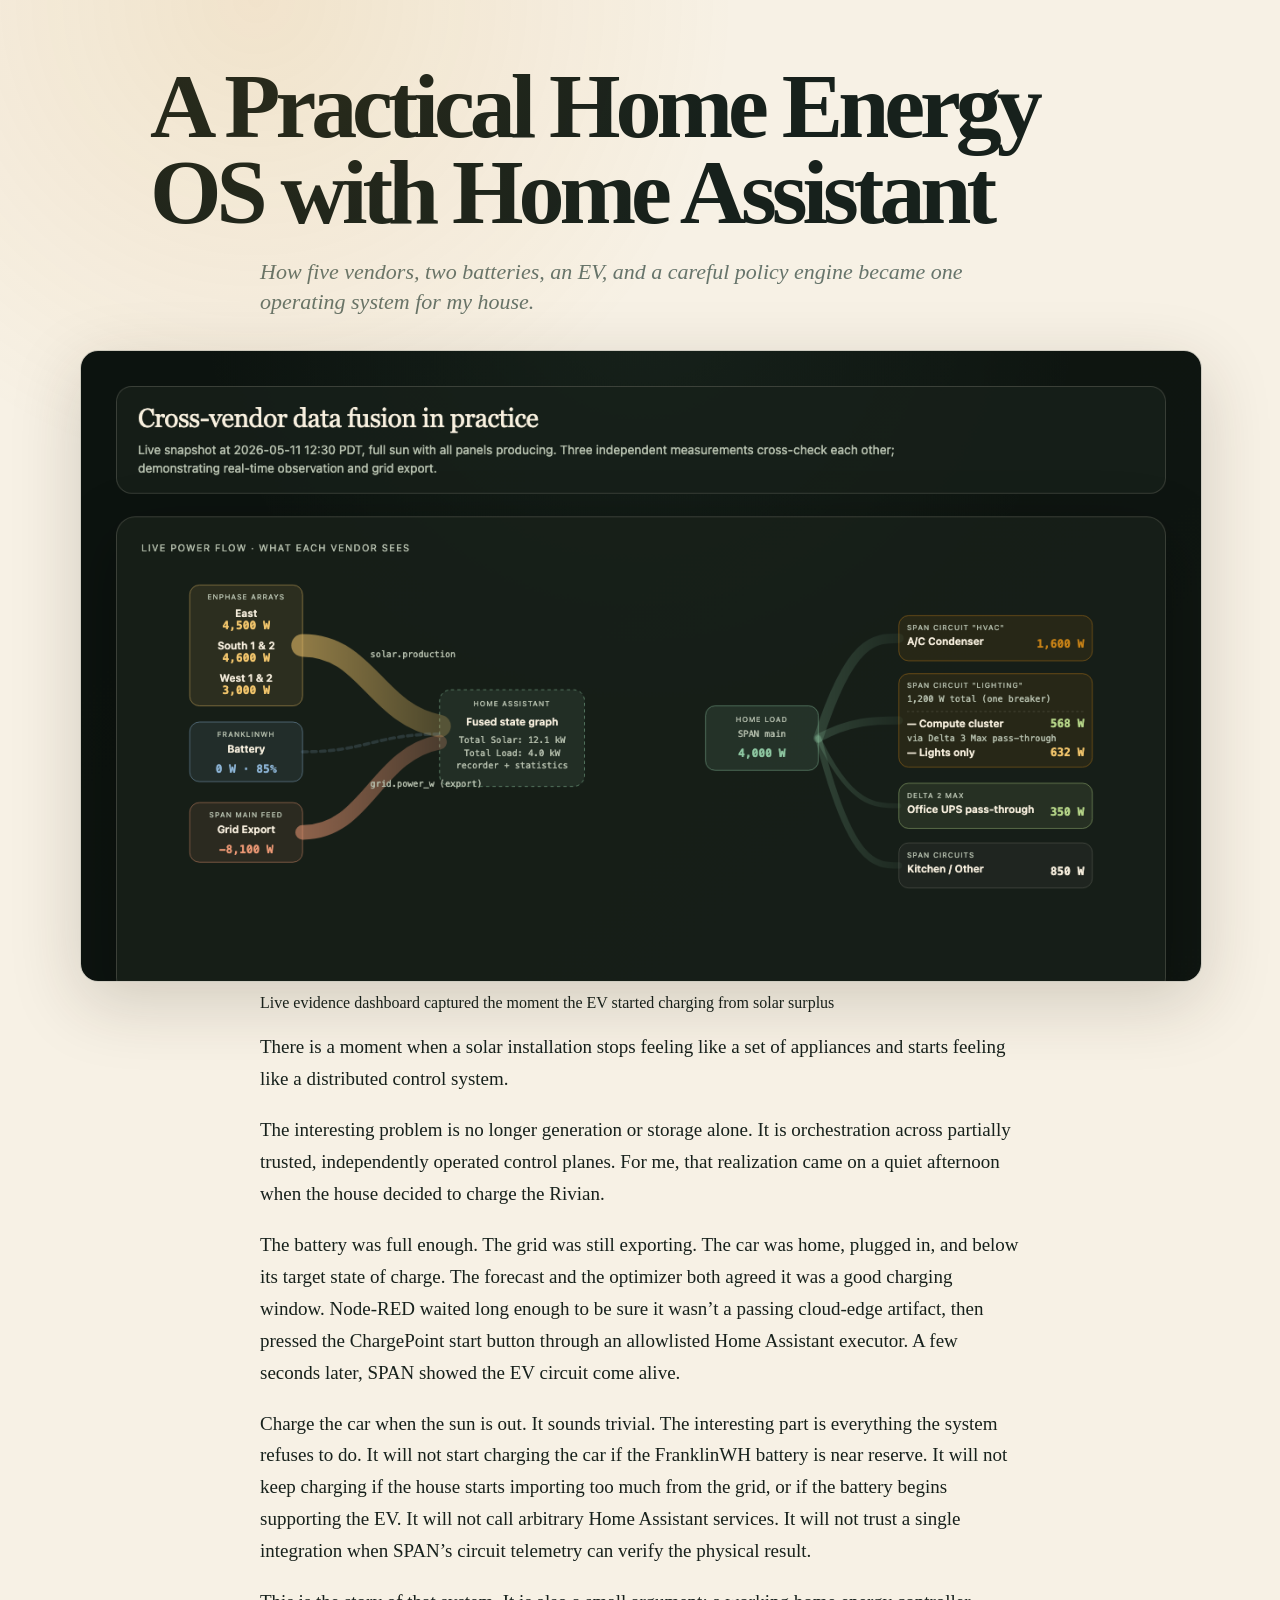
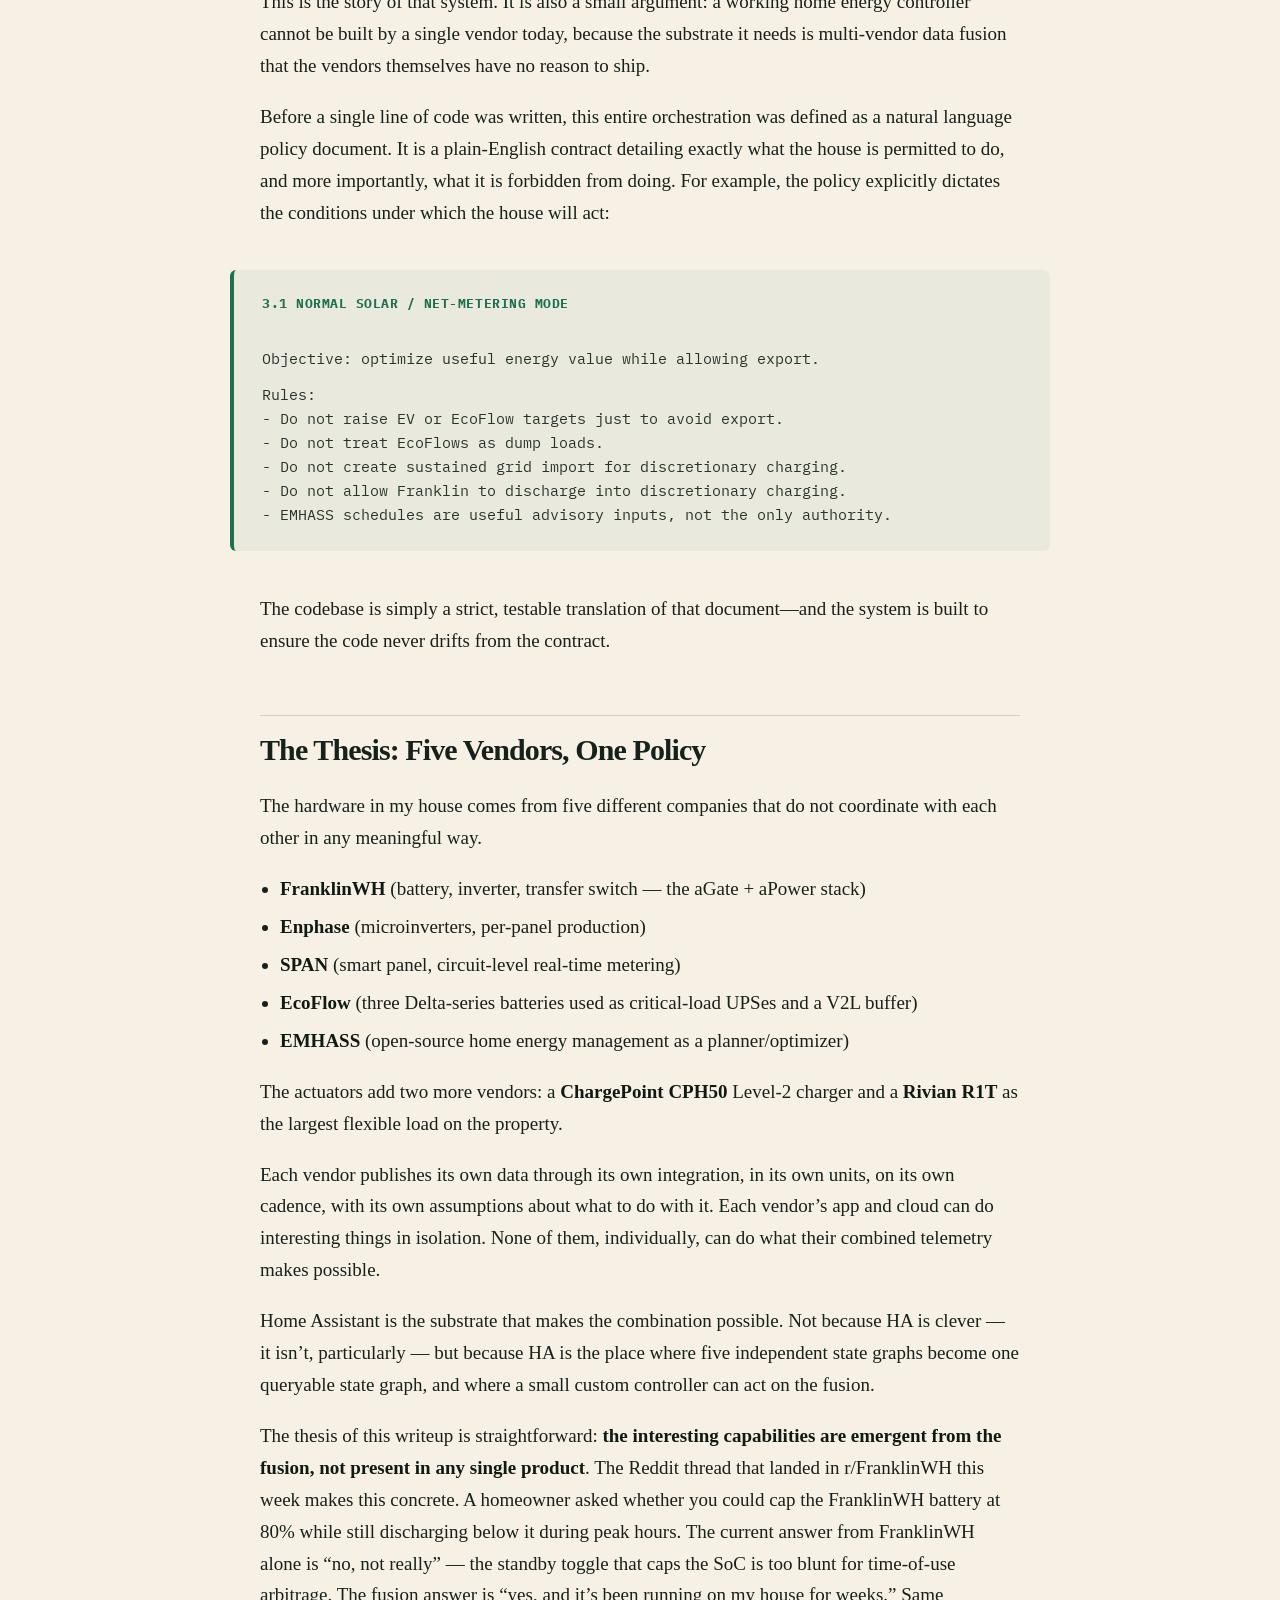
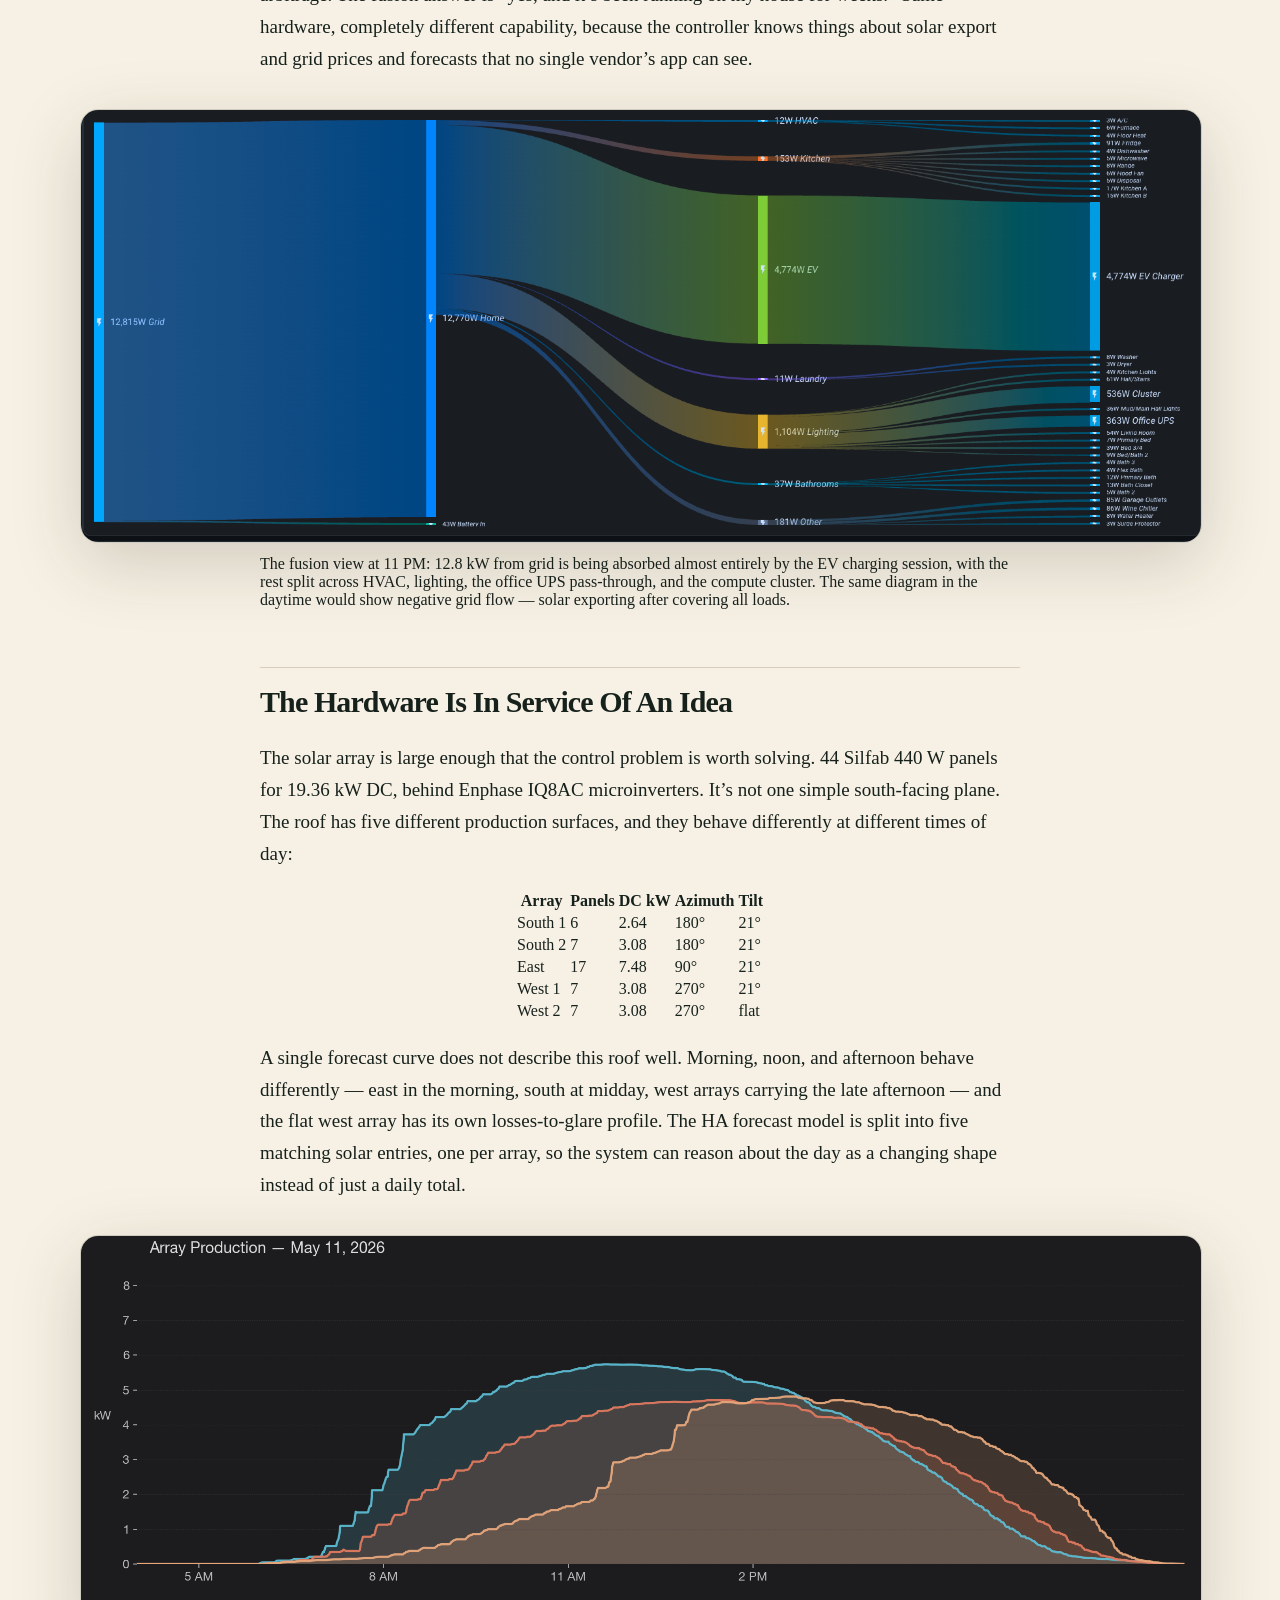
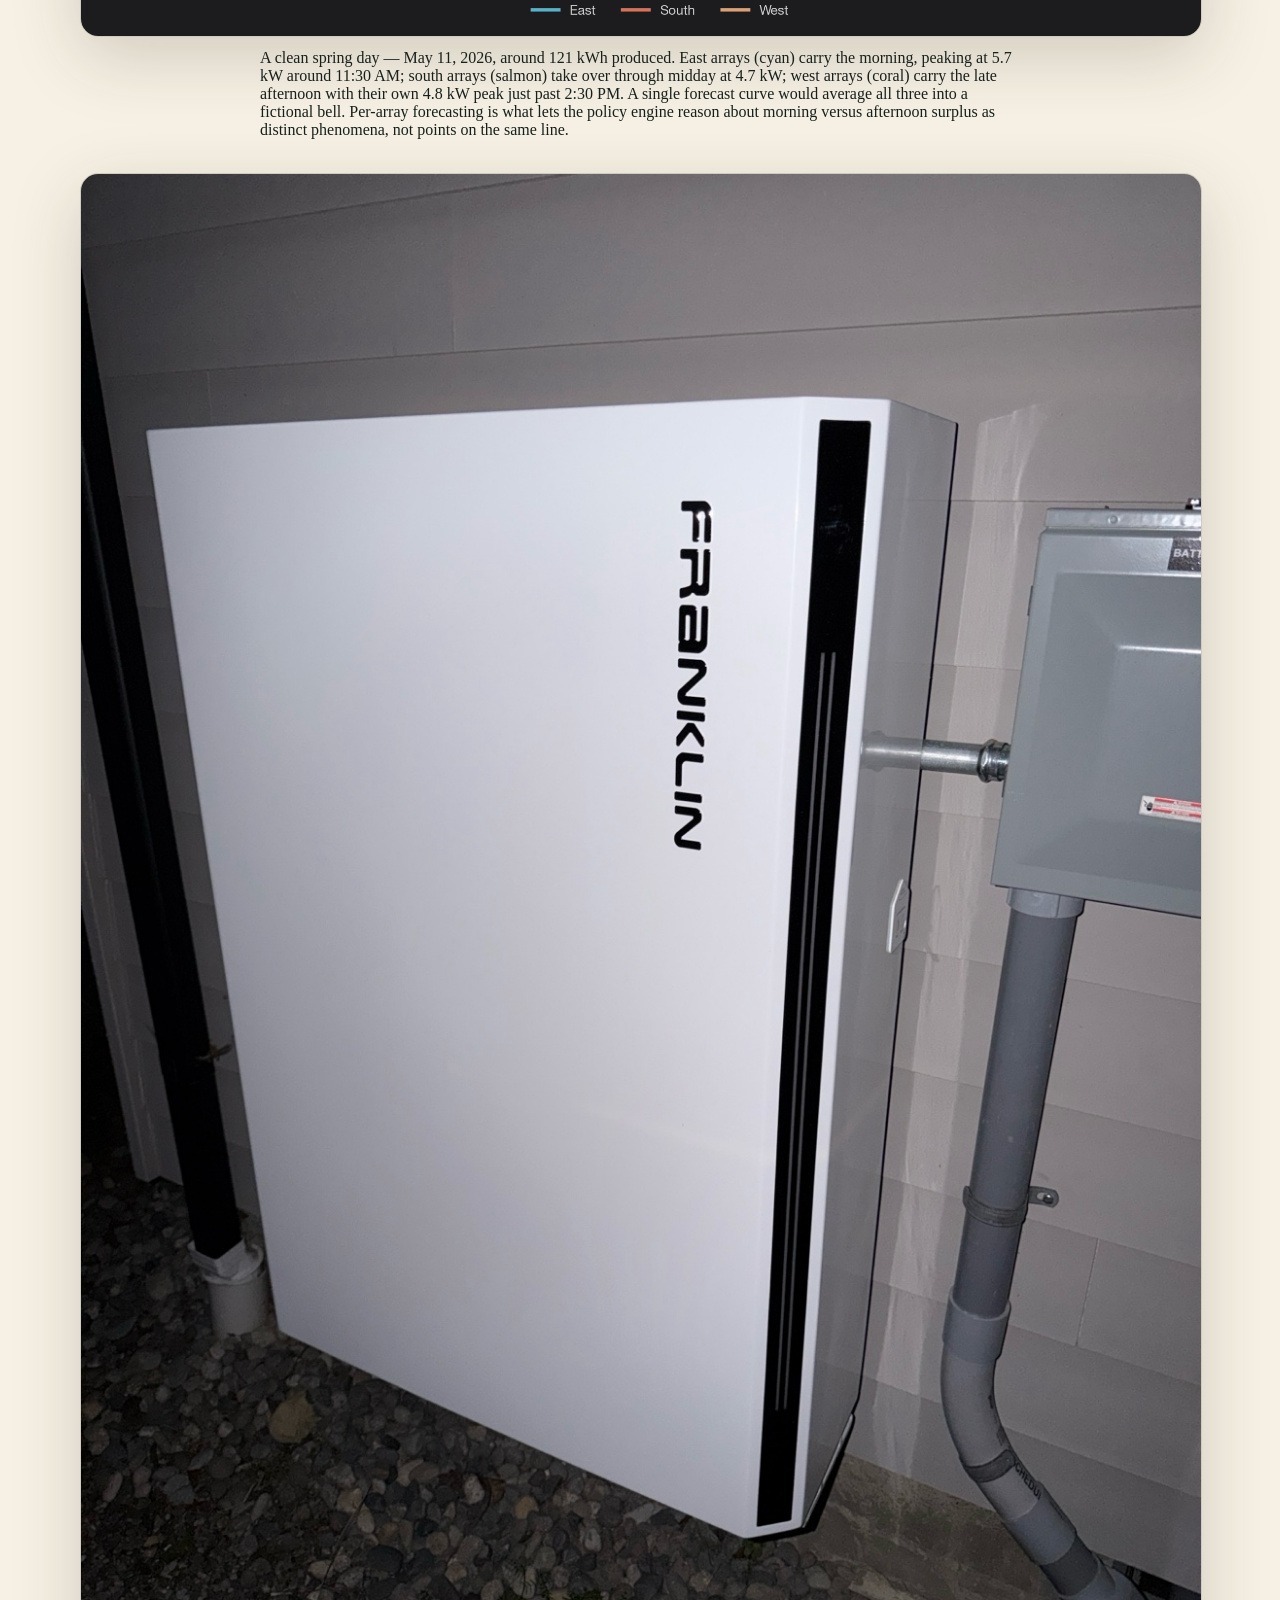
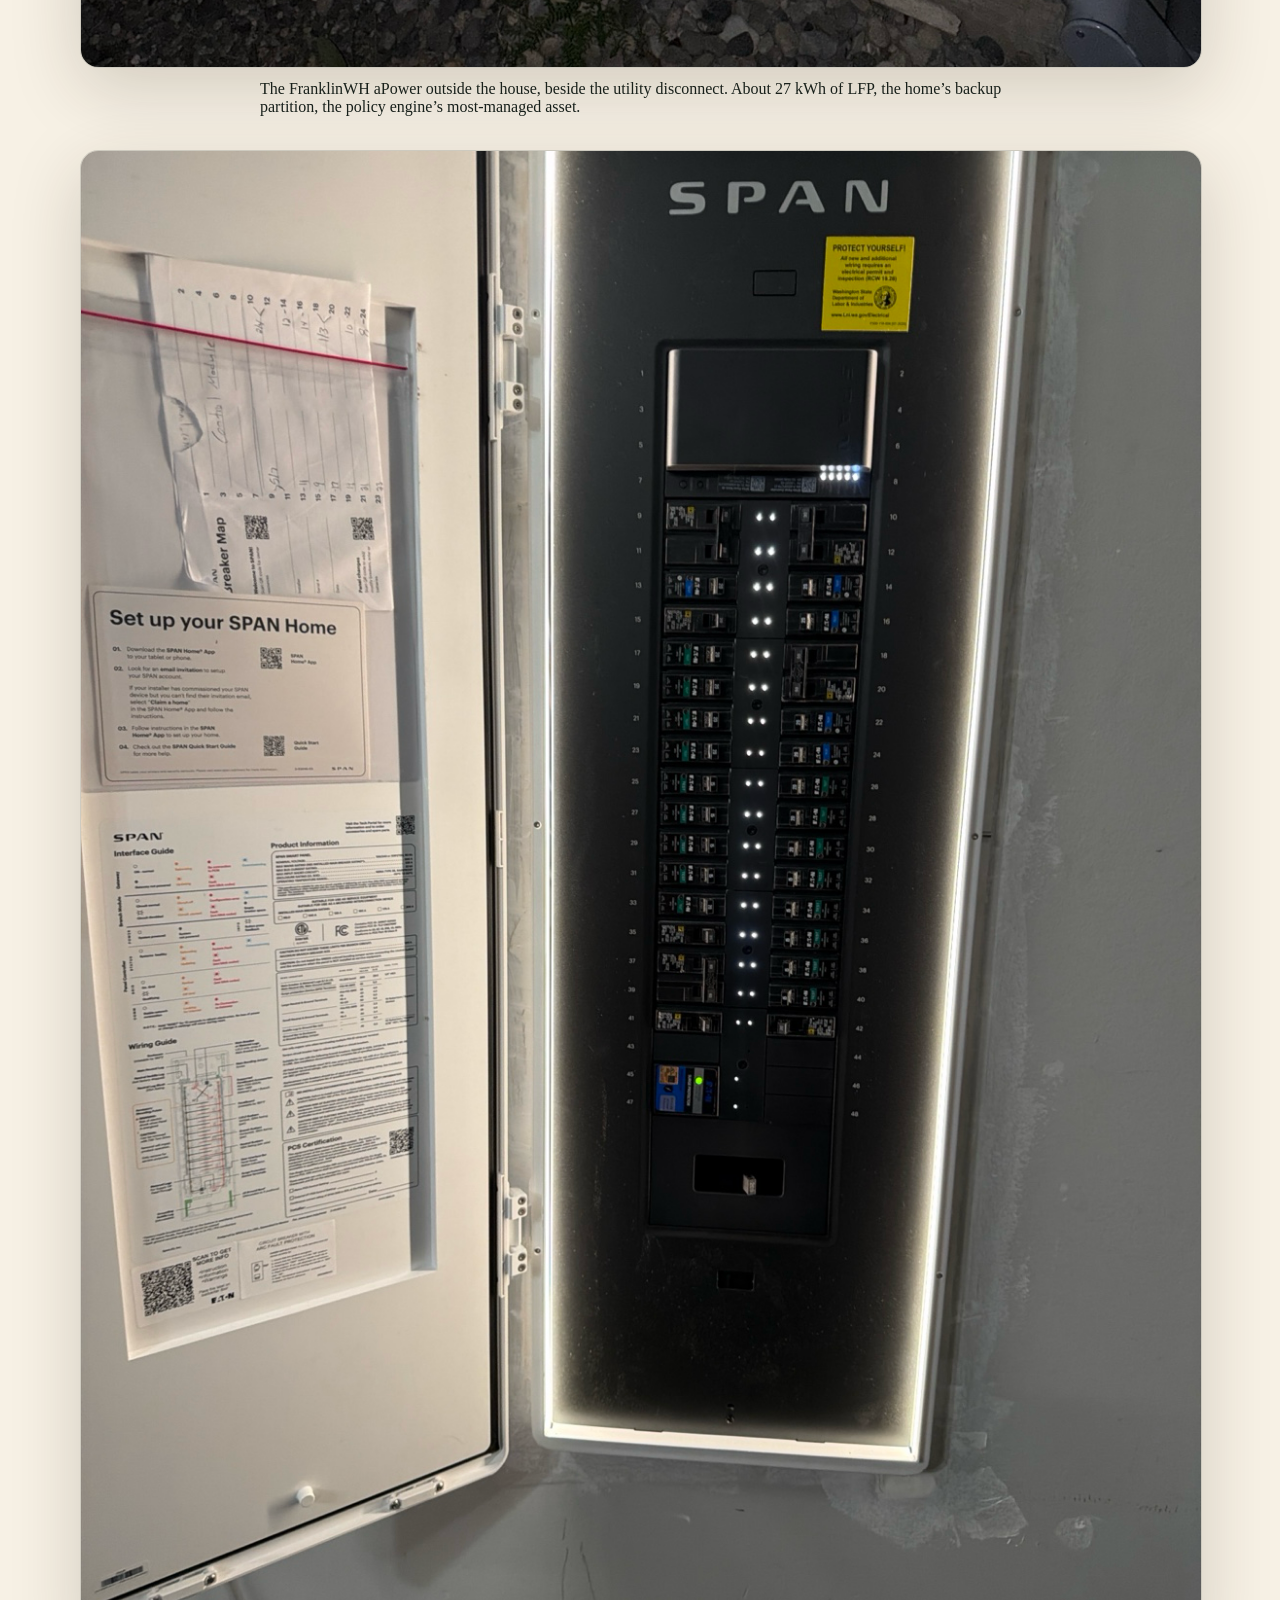
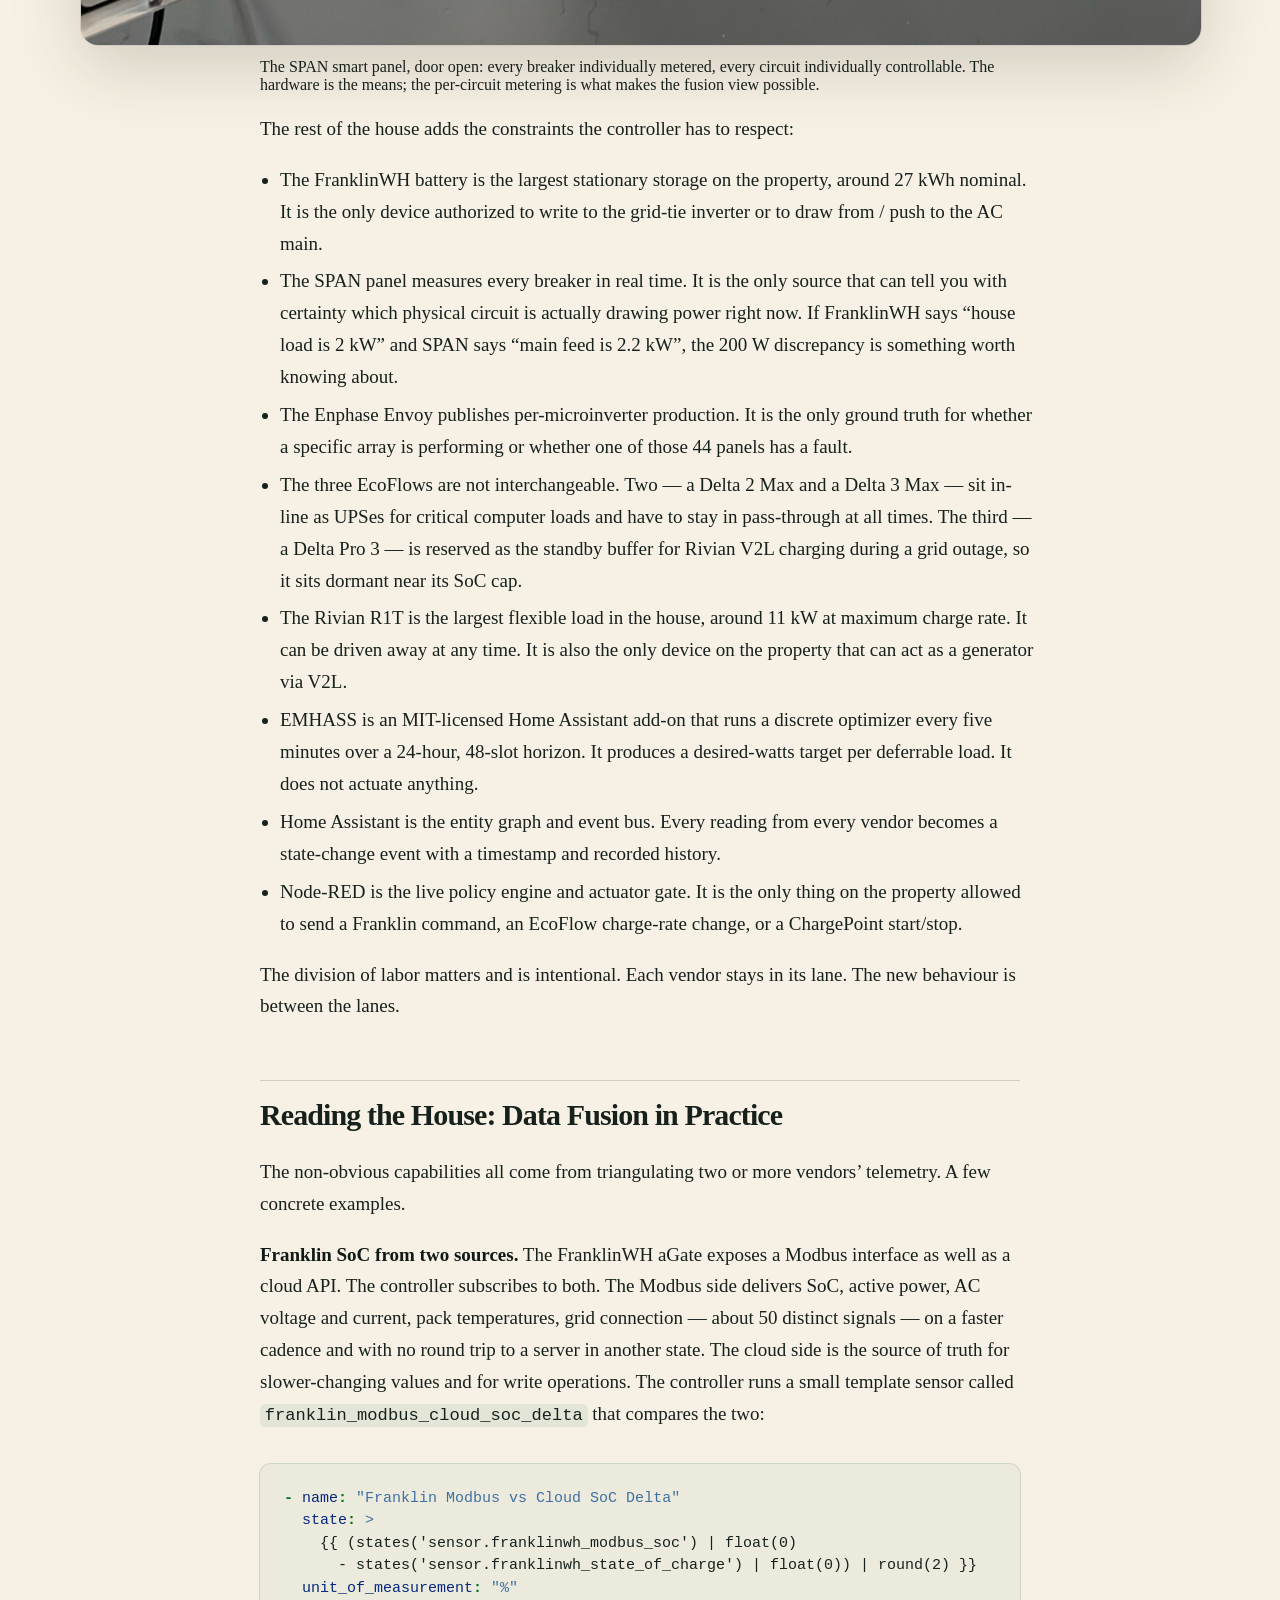
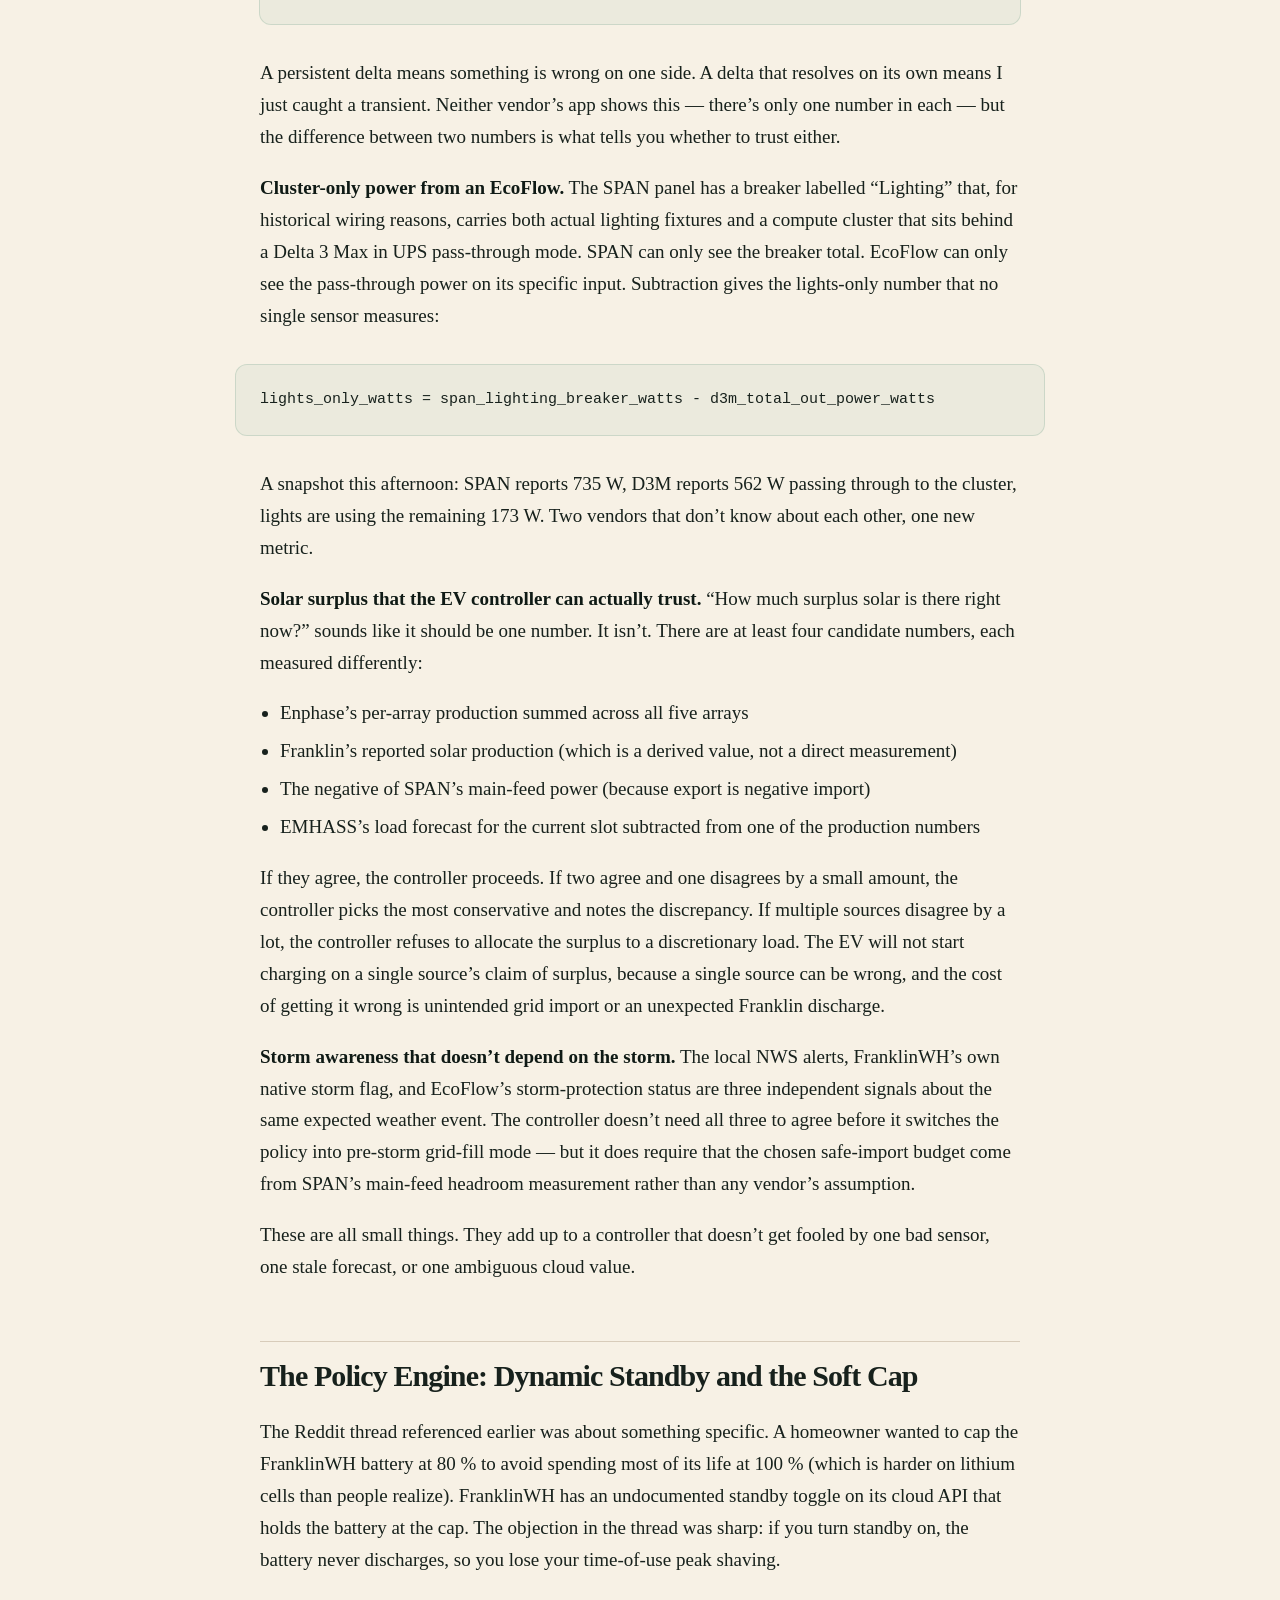
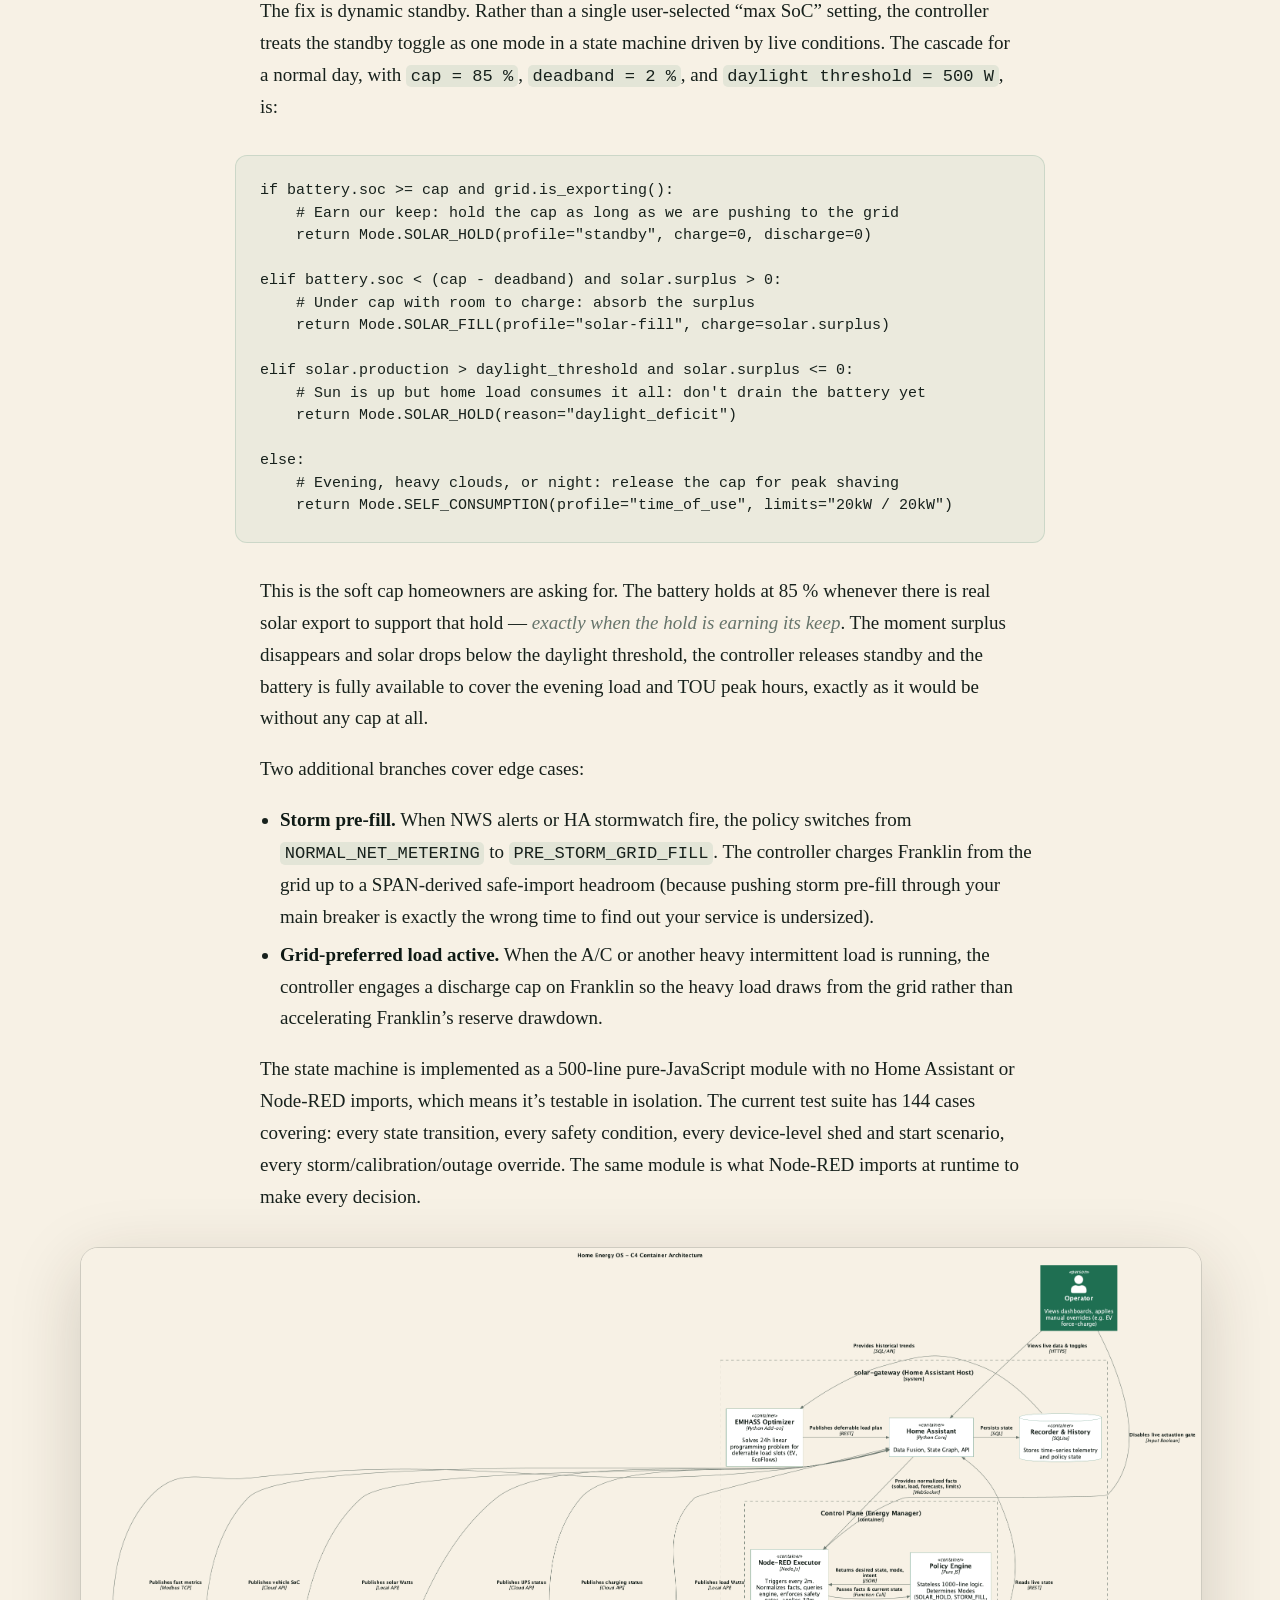
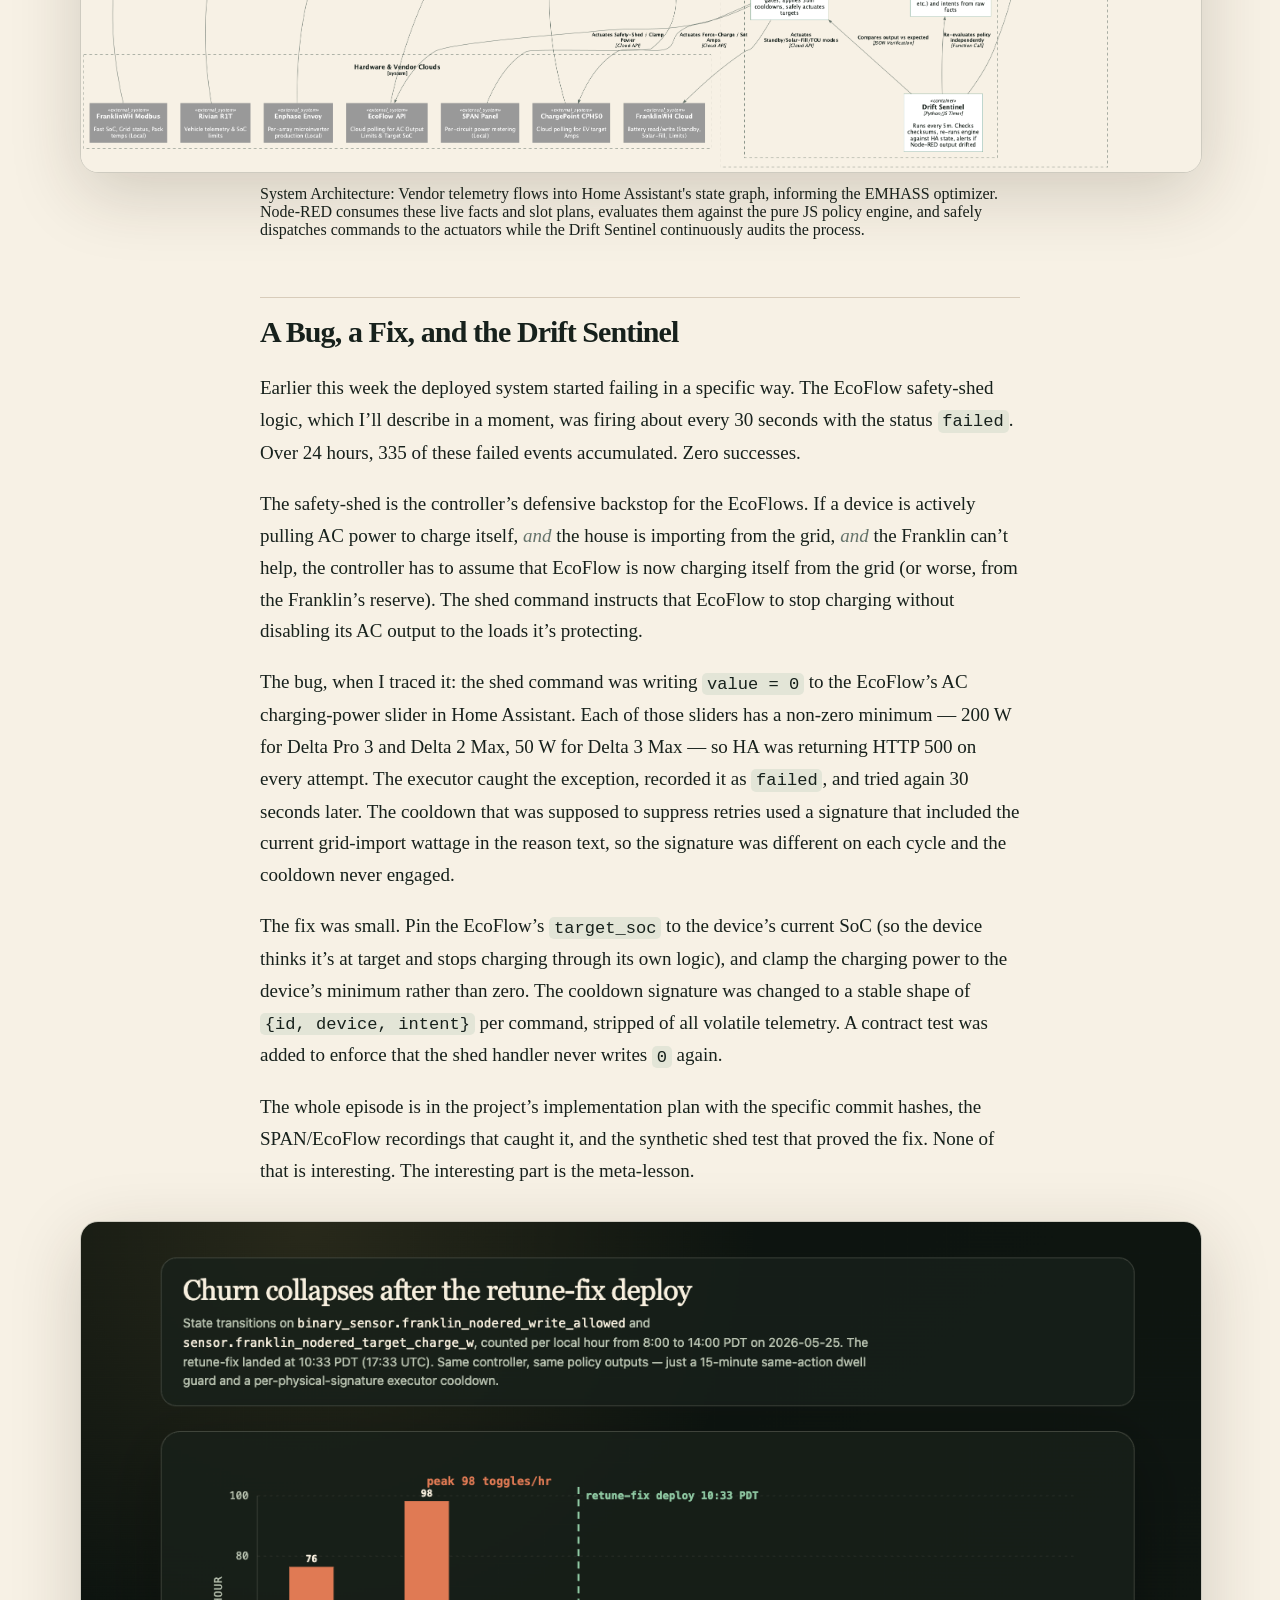
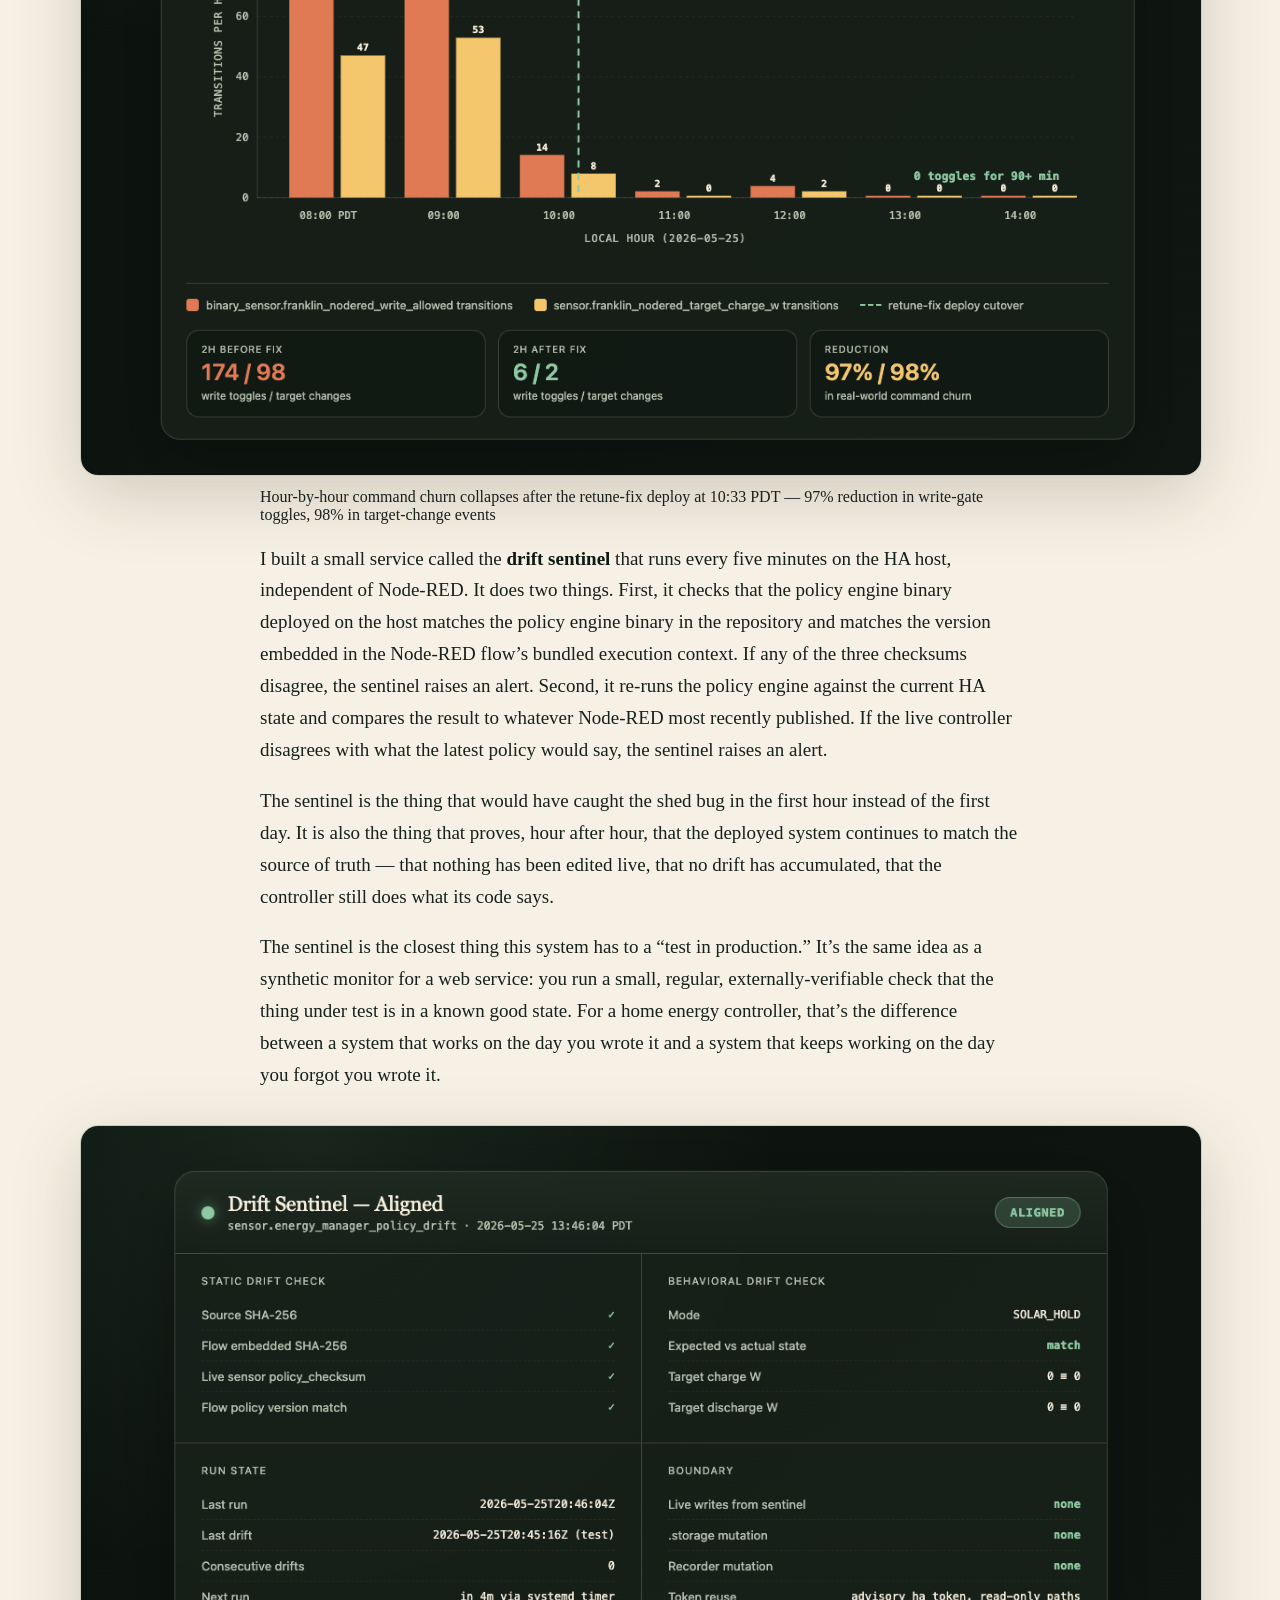
==== commit 7d02c7db: "Make every image a lightbox: hover-zoom + click for full size" ====
--- a/article.html
+++ b/article.html
@@ -667,5 +667,20 @@
 on the HA host. The full ticket trail and architectural decisions are
 tracked in a private Plane workspace; happy to share specific commit
 references on request.</em></p>
+<script>
+  document.addEventListener('DOMContentLoaded', function () {
+    document.querySelectorAll('figure img, p > img').forEach(function (img) {
+      if (img.parentNode.tagName === 'A') return;
+      var link = document.createElement('a');
+      link.href = img.src;
+      link.target = '_blank';
+      link.rel = 'noopener';
+      link.className = 'diagram-lightbox';
+      link.title = 'Click to view full size';
+      img.parentNode.insertBefore(link, img);
+      link.appendChild(img);
+    });
+  });
+</script>
 </body>
 </html>
--- a/article.css
+++ b/article.css
@@ -164,14 +164,18 @@
   padding: 24px;
 }
 
-/* Lightbox hover effect for the architecture diagram */
+/* Lightbox hover effect for ALL article images */
+body {
+  overflow-x: hidden;
+}
 a.diagram-lightbox {
   display: block;
   width: min(1120px, calc(100vw - 48px));
   max-width: none;
-  margin: 44px 50% 24px;
+  margin: 34px 50% 12px;
   transform: translateX(-50%);
   text-decoration: none;
+  border-radius: 18px;
 }
 a.diagram-lightbox img {
   margin: 0;
@@ -179,6 +183,18 @@
   width: 100%;
   transition: transform 0.4s cubic-bezier(0.16, 1, 0.3, 1), box-shadow 0.4s ease;
   cursor: zoom-in;
+  display: block;
+}
+a.diagram-lightbox:hover img {
+  transform: scale(1.03);
+  box-shadow: 0 30px 90px rgba(46, 35, 19, 0.32);
+}
+a.diagram-lightbox img {
+  margin: 0;
+  transform: none;
+  width: 100%;
+  transition: transform 0.4s cubic-bezier(0.16, 1, 0.3, 1), box-shadow 0.4s ease;
+  cursor: zoom-in;
 }
 a.diagram-lightbox:hover img {
   transform: scale(1.05);
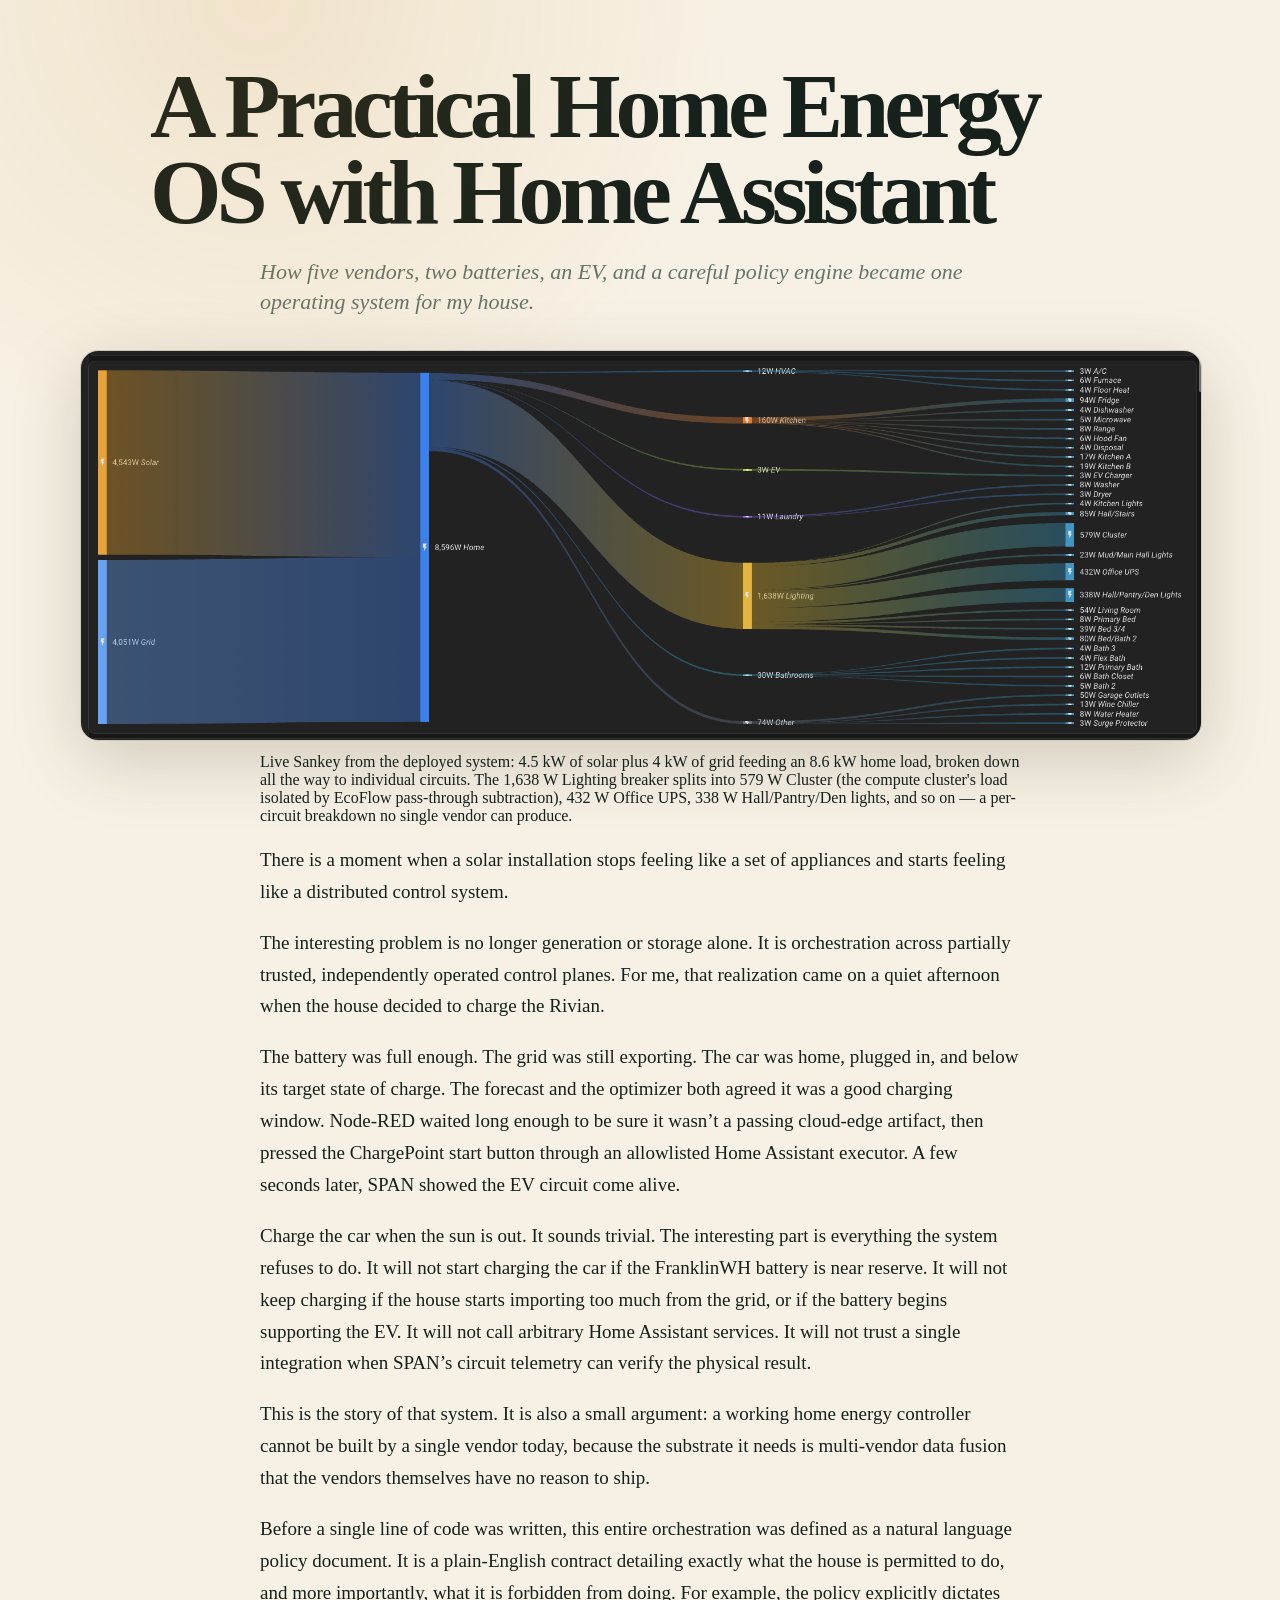
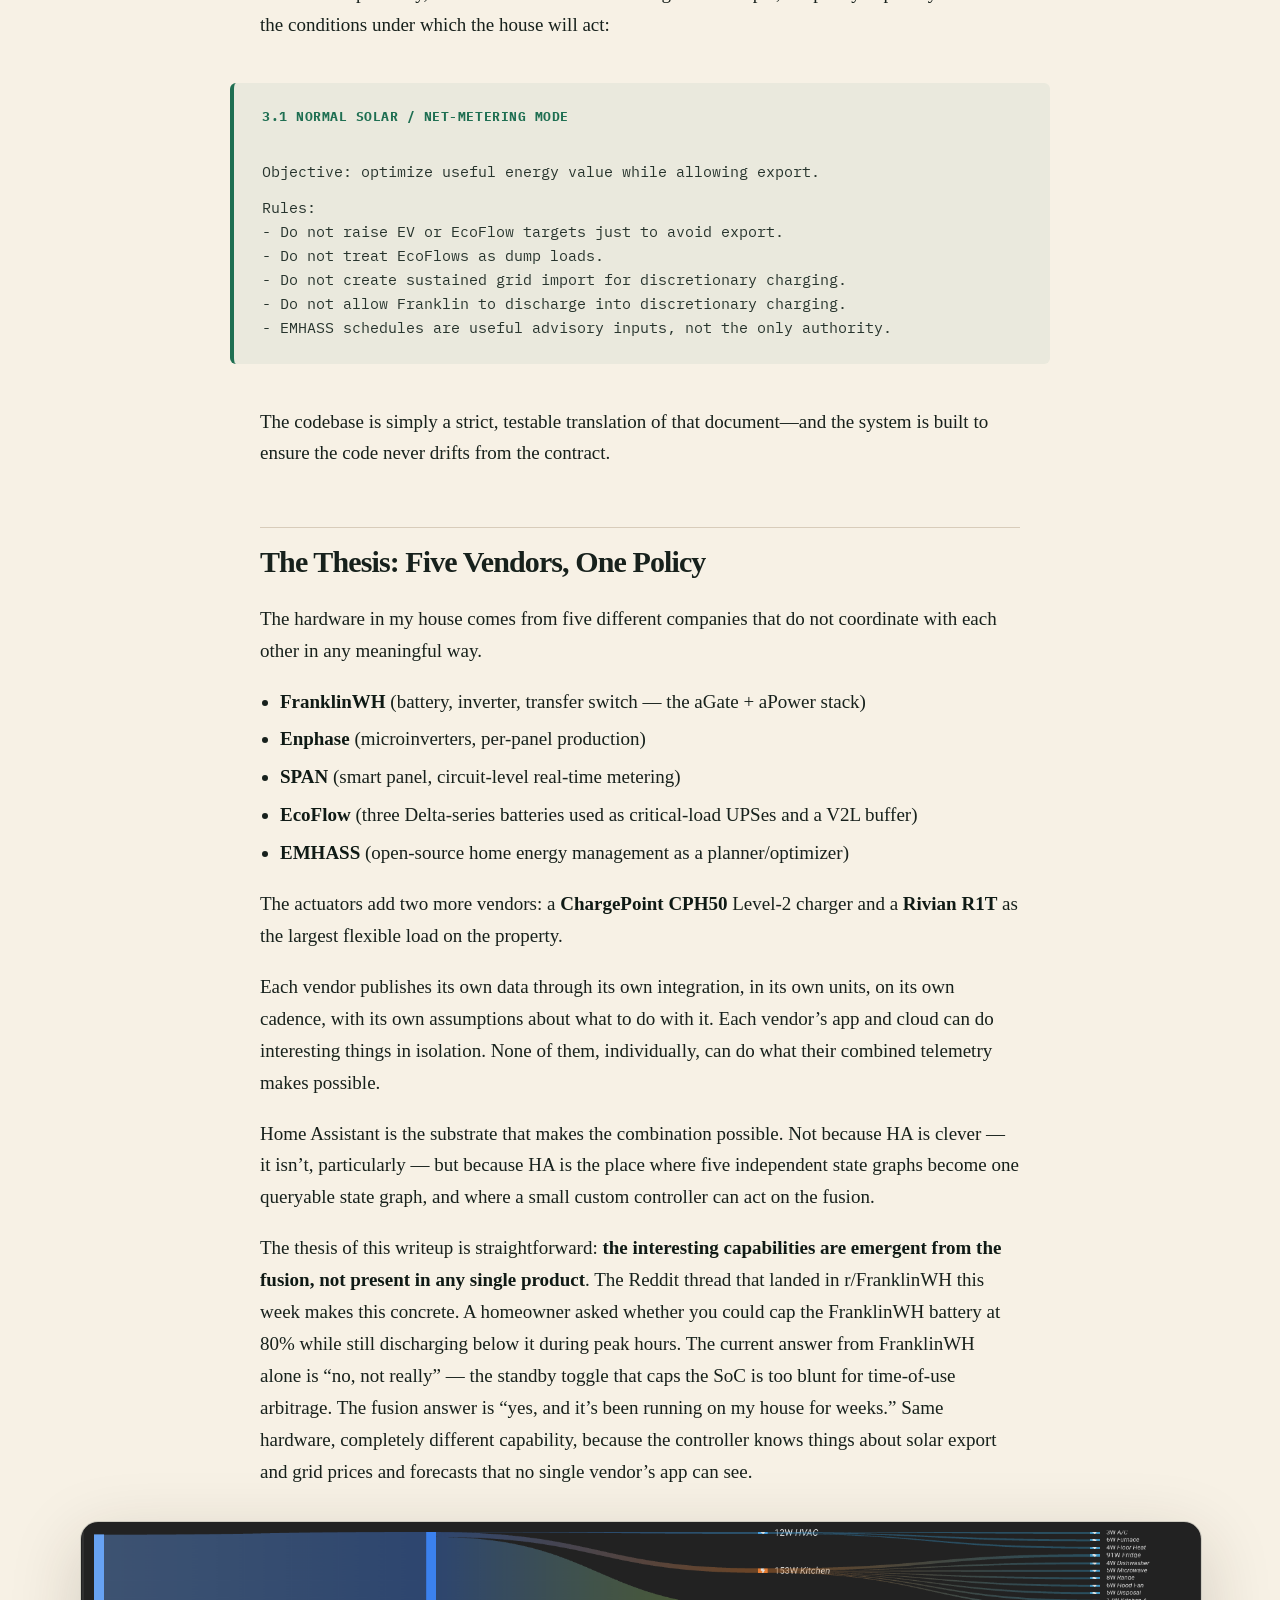
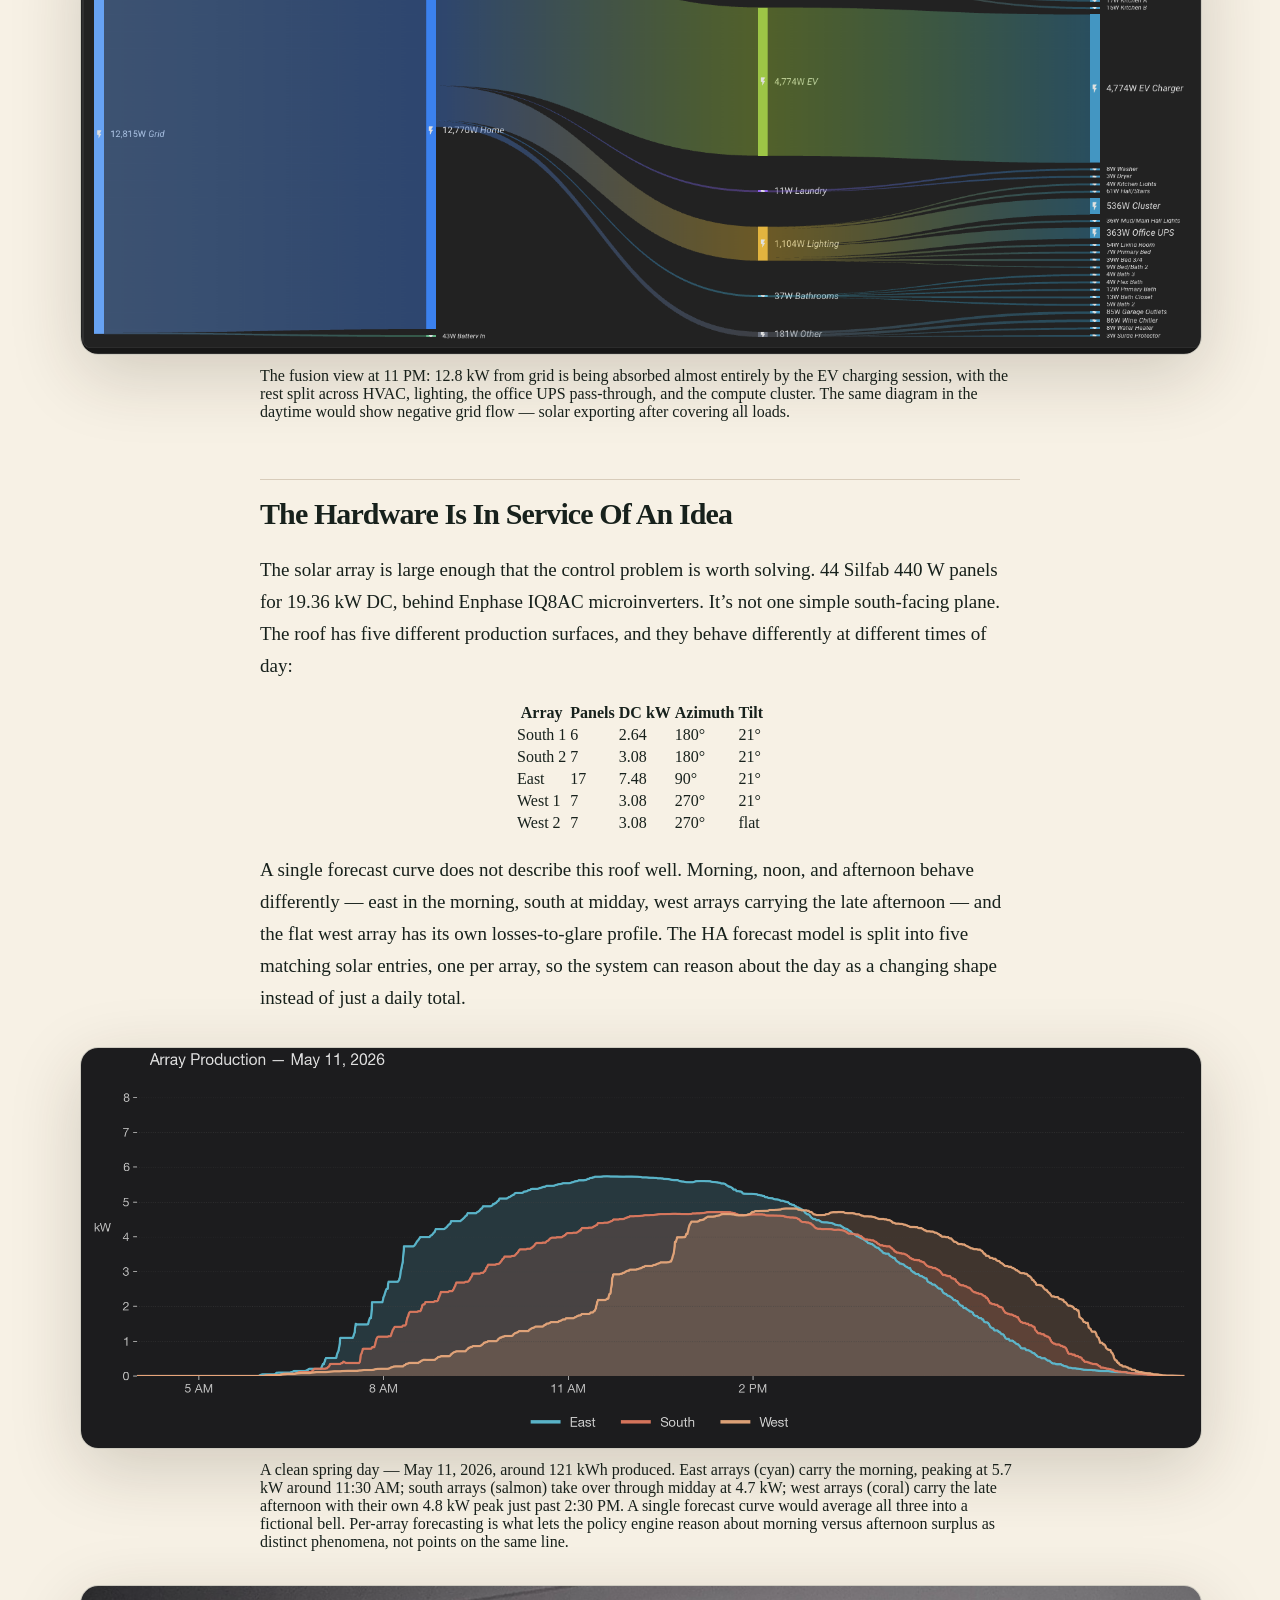
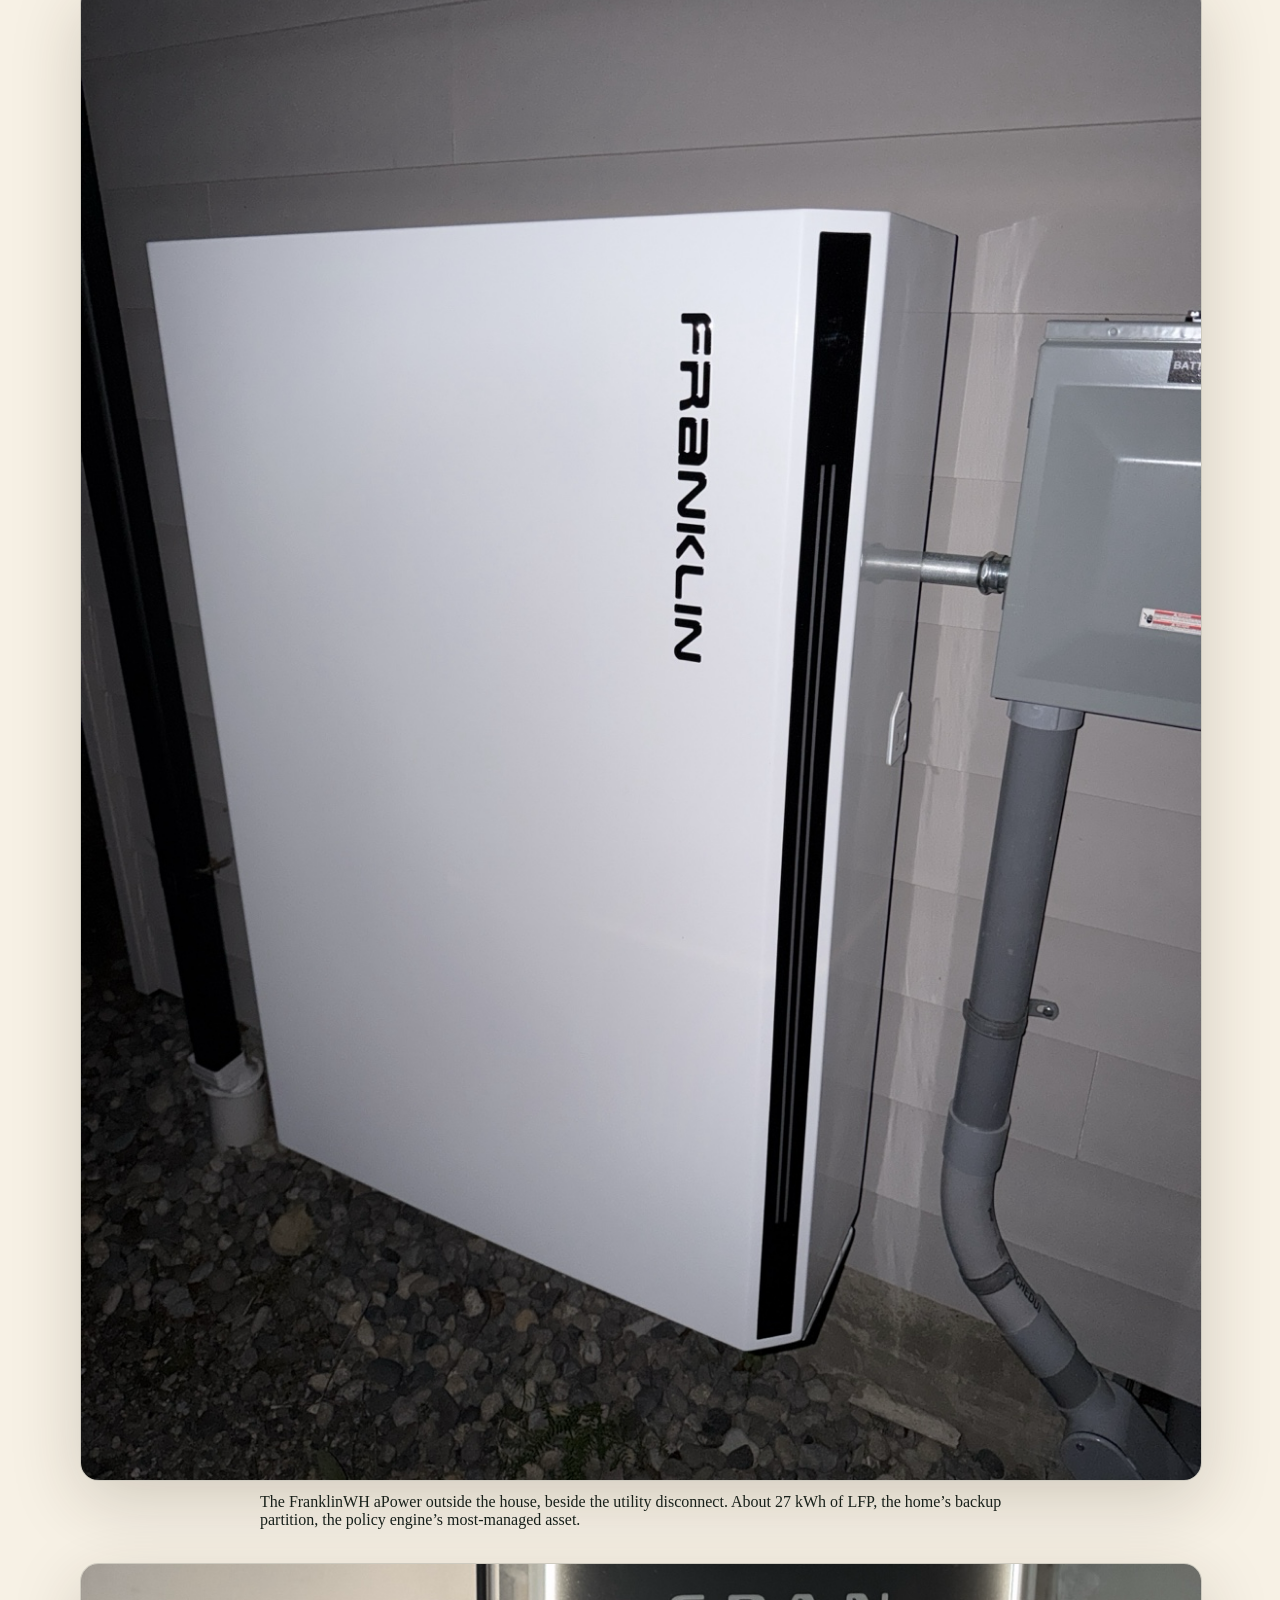
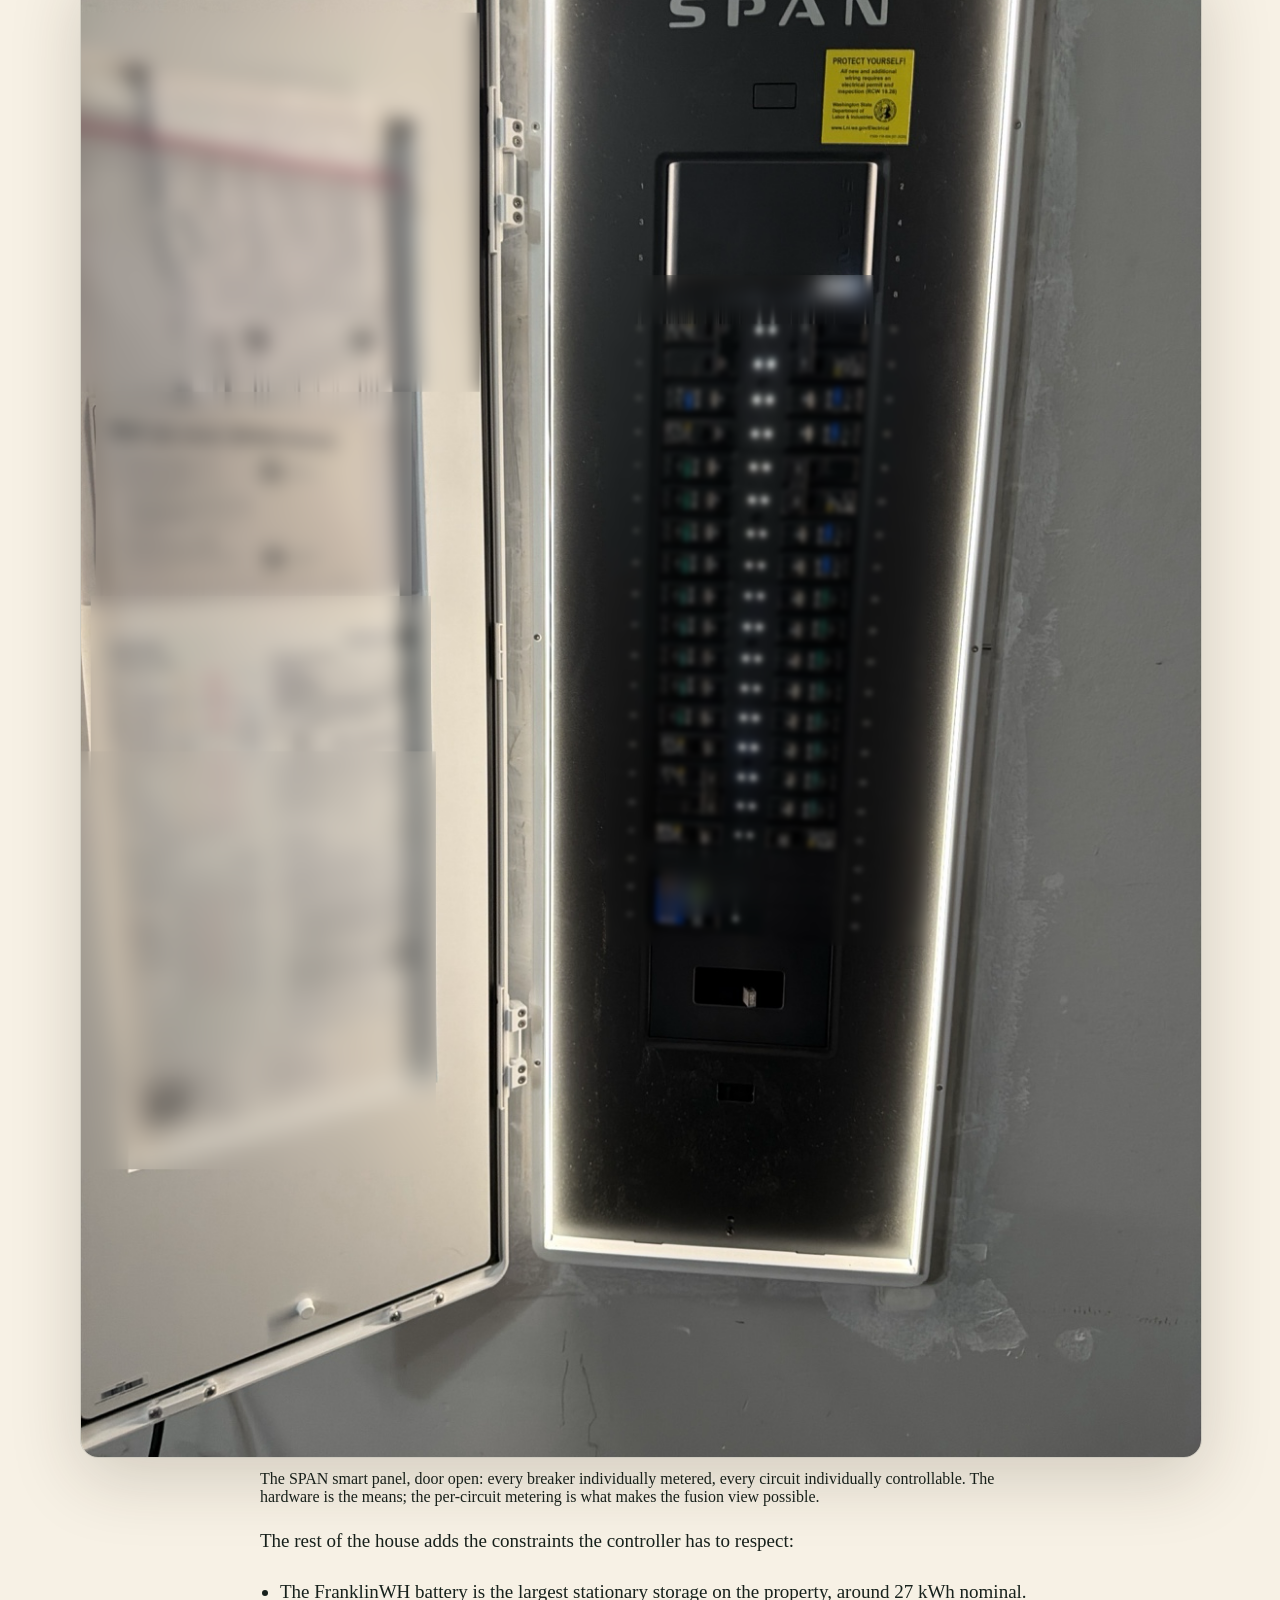
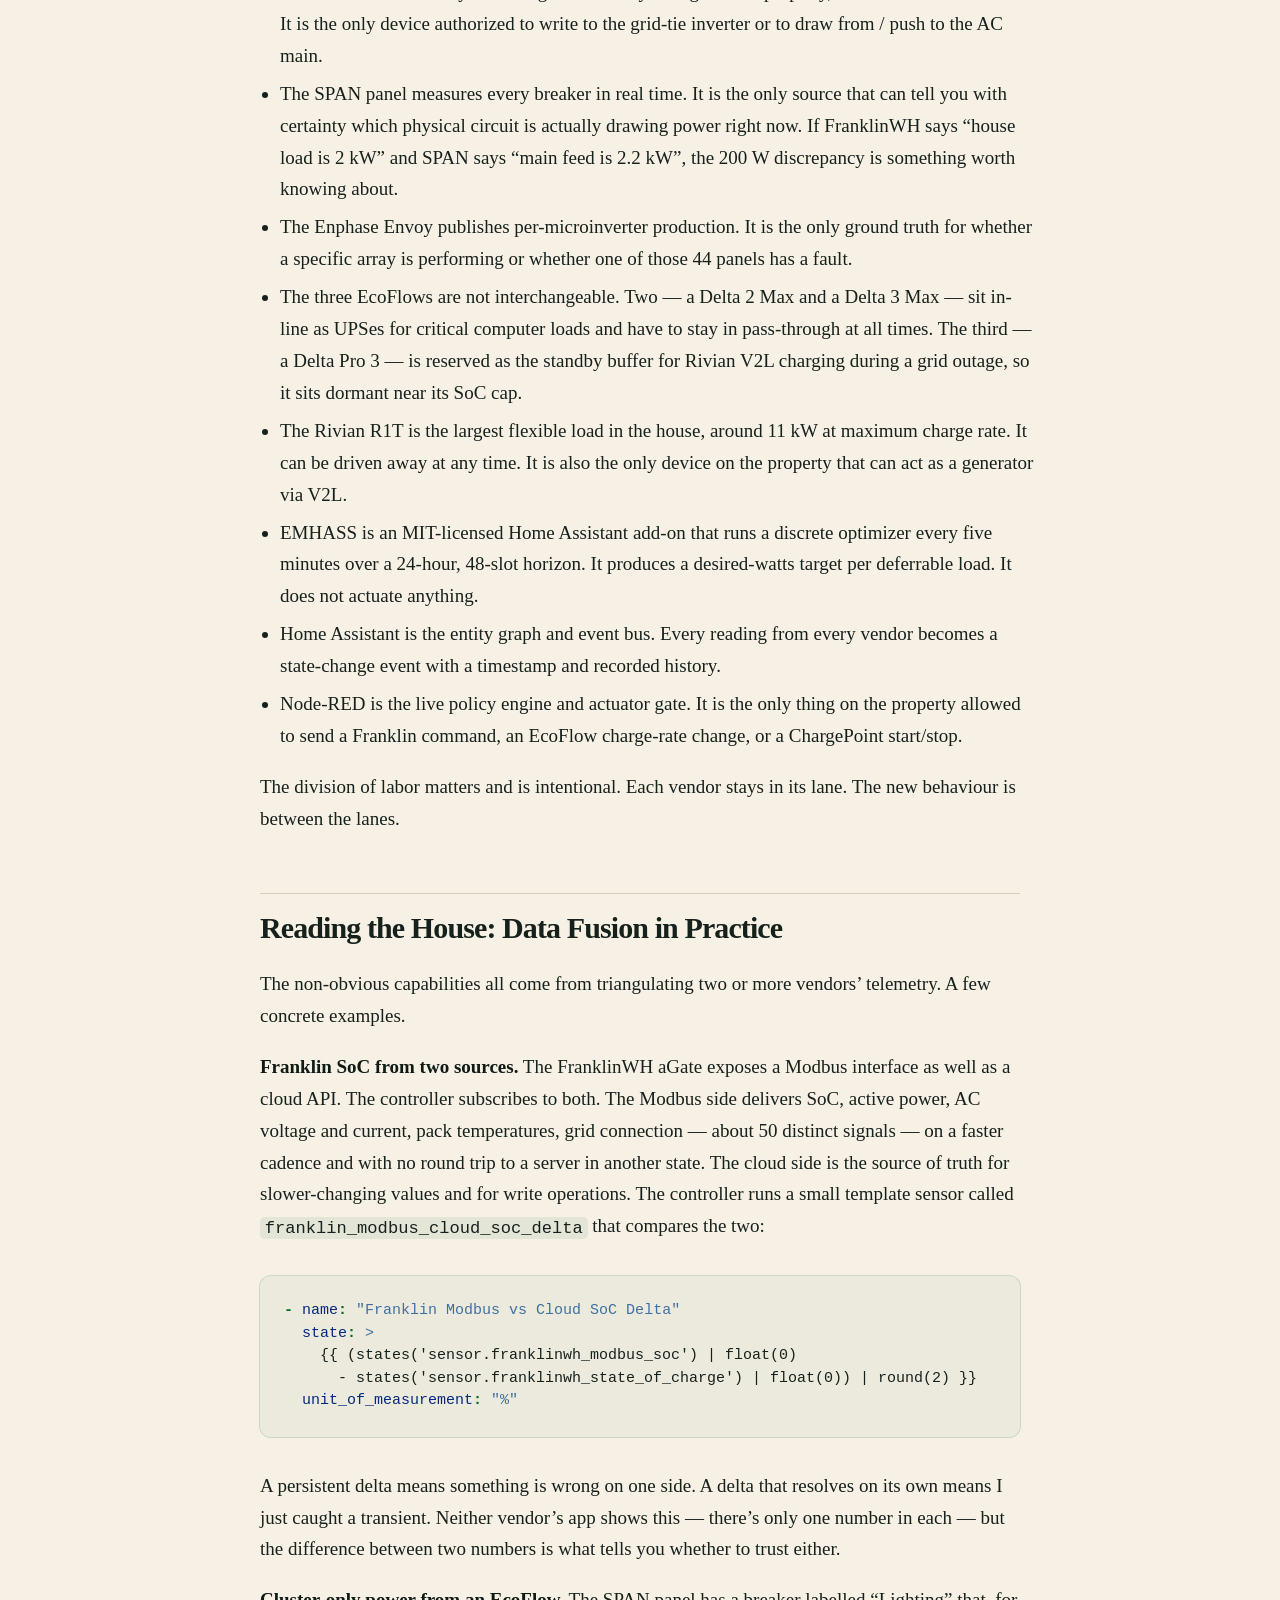
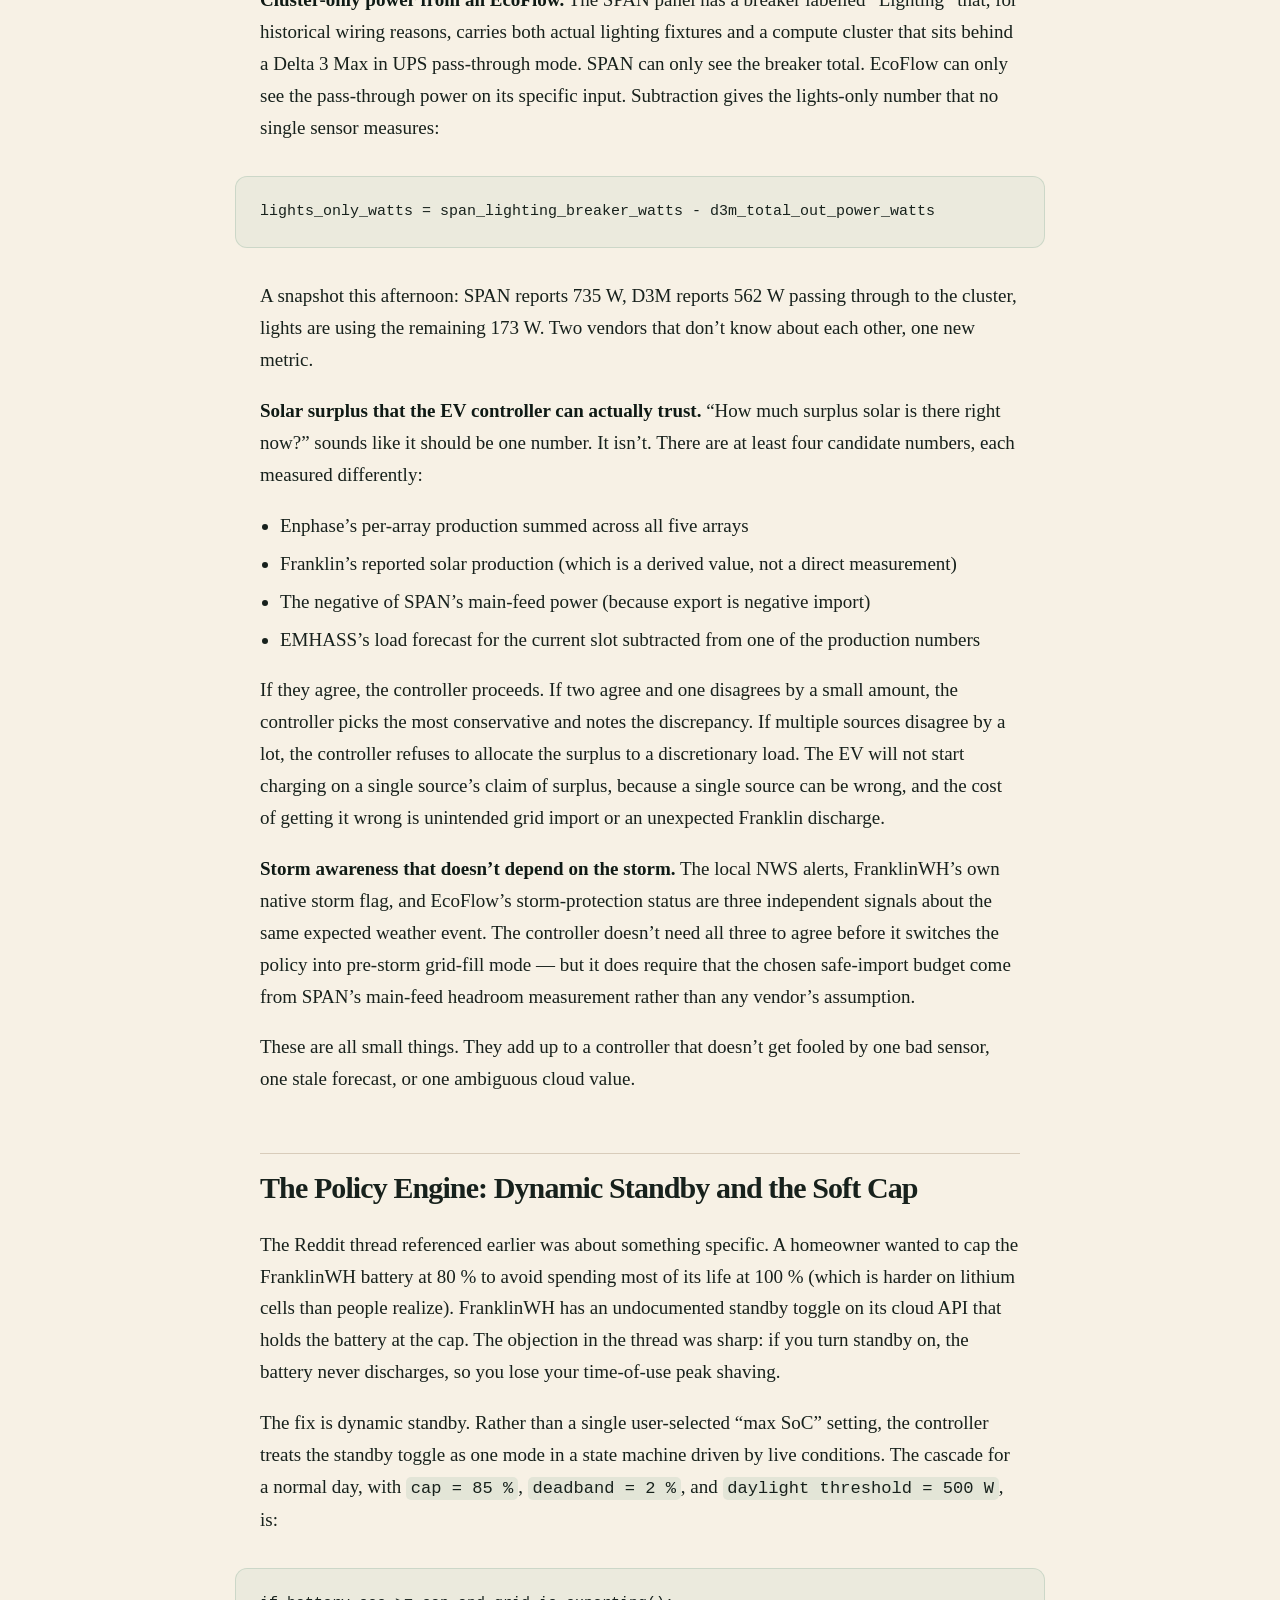
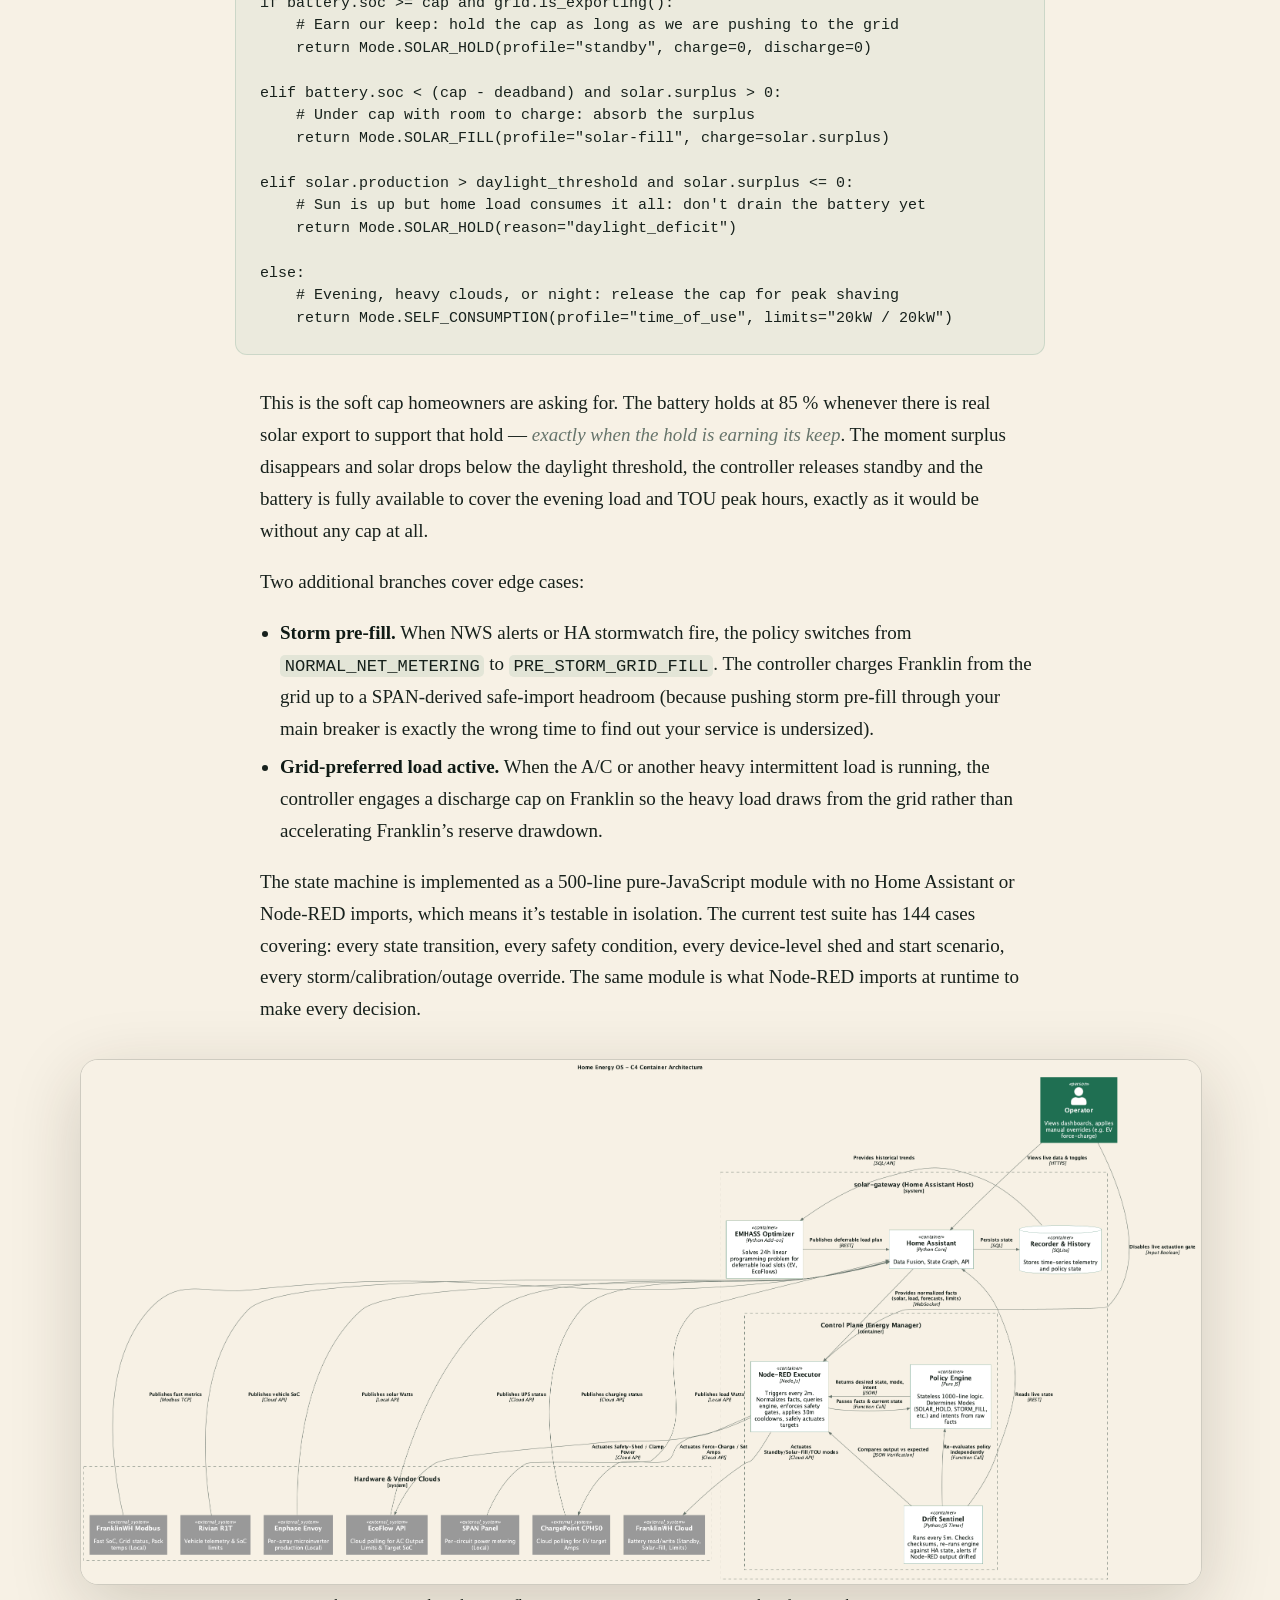
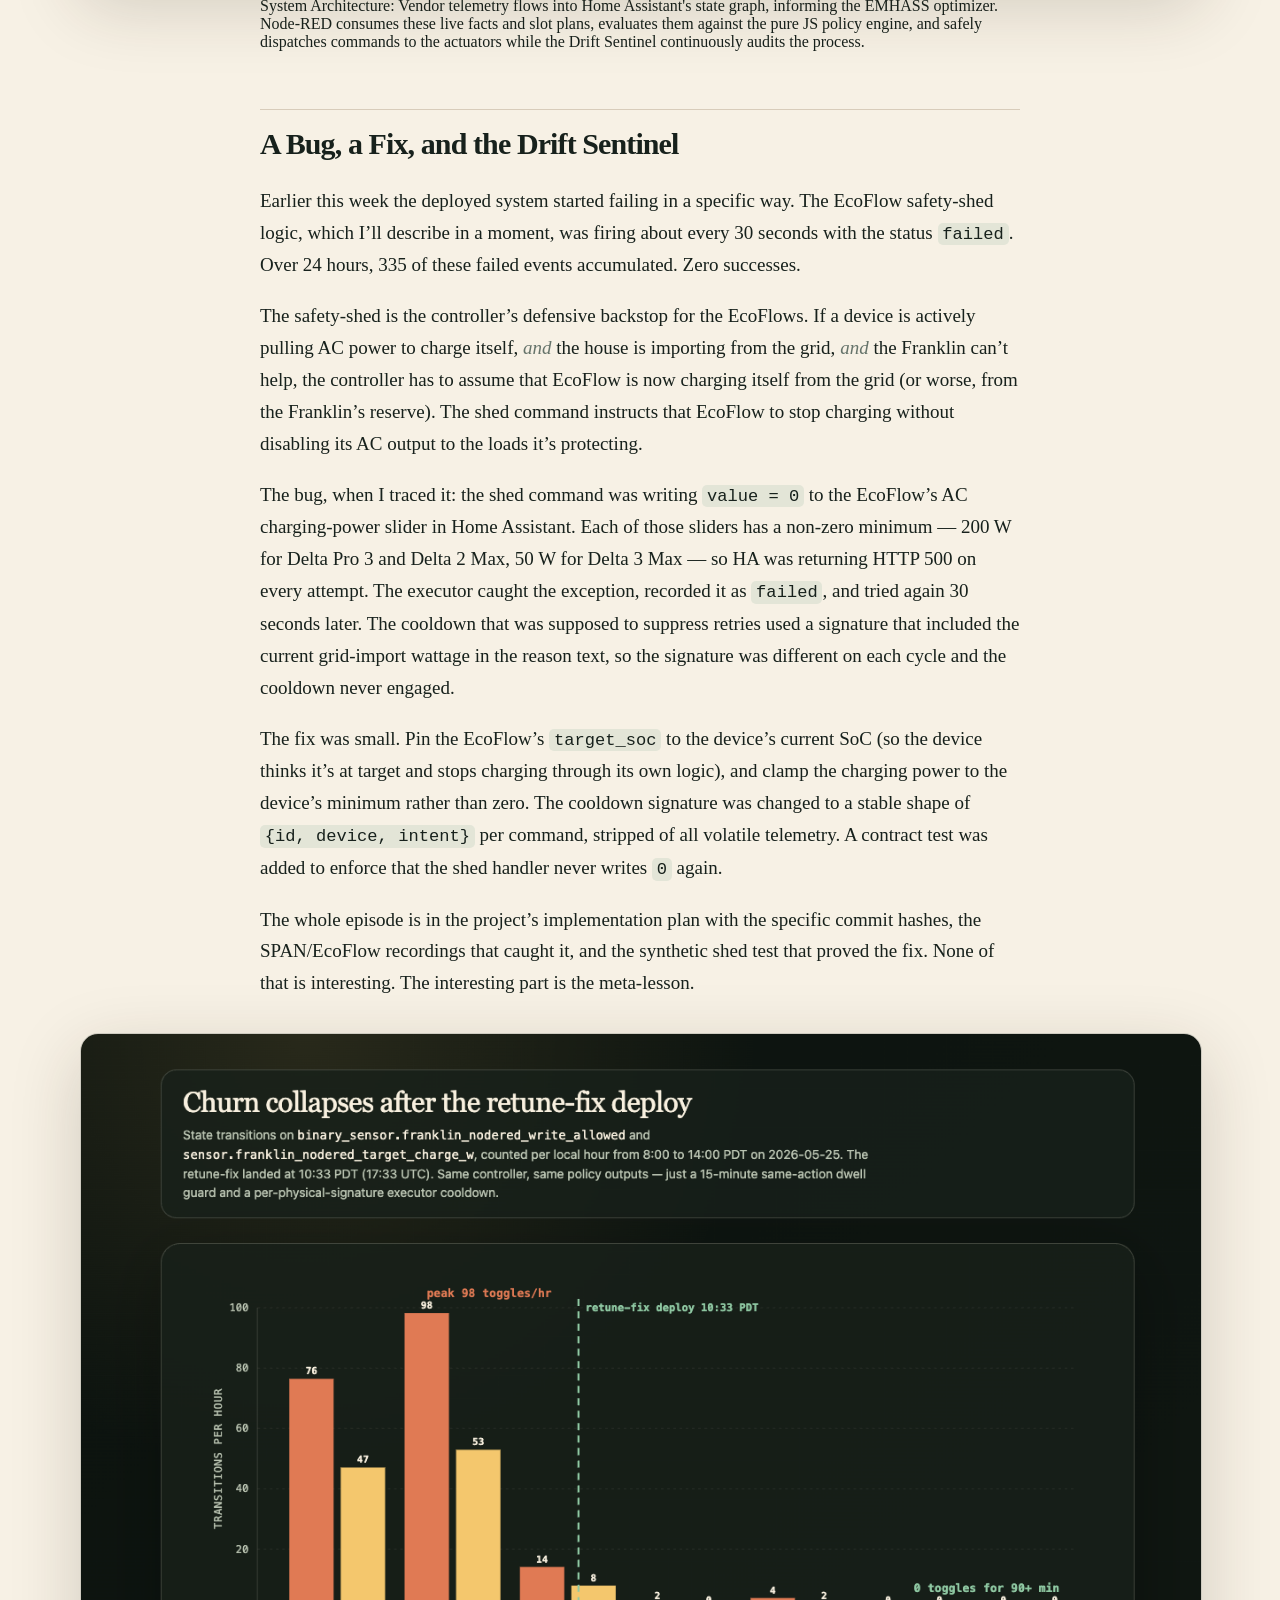
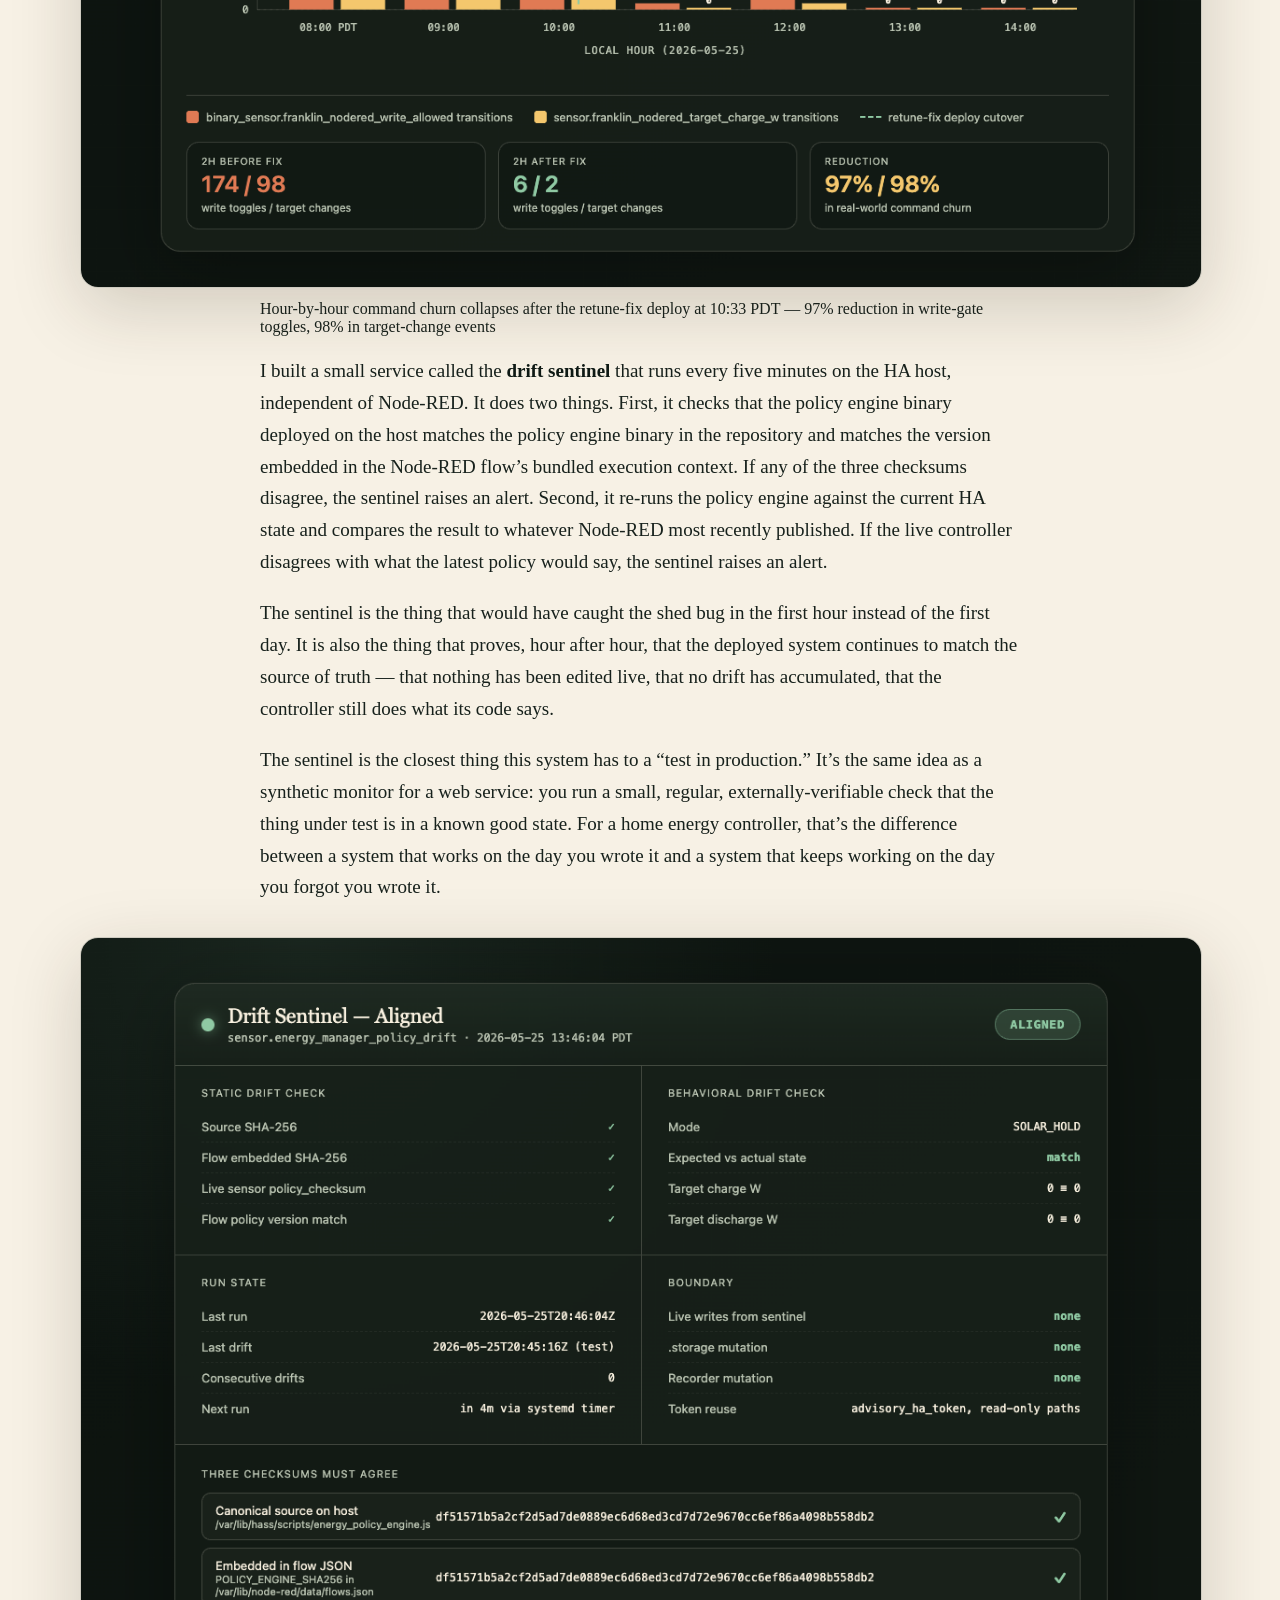
==== commit 13d57673: "Replace synthetic hero Sankey with real live HA dashboard capture" ====
--- a/article.html
+++ b/article.html
@@ -101,9 +101,8 @@
 engine became one operating system for my house.</em></p>
 <figure>
 <img src="screenshots/sankey-day-real.png"
-alt="Daytime Sankey showing 12 kW of solar production perfectly balanced across grid export, Franklin battery at cap, and home load during a sunny afternoon" />
-<figcaption aria-hidden="true">Live evidence dashboard captured the
-moment the EV started charging from solar surplus</figcaption>
+alt="Live Sankey from the deployed system: 4.5 kW of solar plus 4 kW of grid feeding an 8.6 kW home load, broken down all the way to individual circuits." />
+<figcaption aria-hidden="true">Live Sankey from the deployed system: 4.5 kW of solar plus 4 kW of grid feeding an 8.6 kW home load, broken down all the way to individual circuits. The 1,638 W Lighting breaker splits into 579 W Cluster (the compute cluster's load isolated by EcoFlow pass-through subtraction), 432 W Office UPS, 338 W Hall/Pantry/Den lights, and so on — a per-circuit breakdown no single vendor can produce.</figcaption>
 </figure>
 <p>There is a moment when a solar installation stops feeling like a set
 of appliances and starts feeling like a distributed control system.</p>
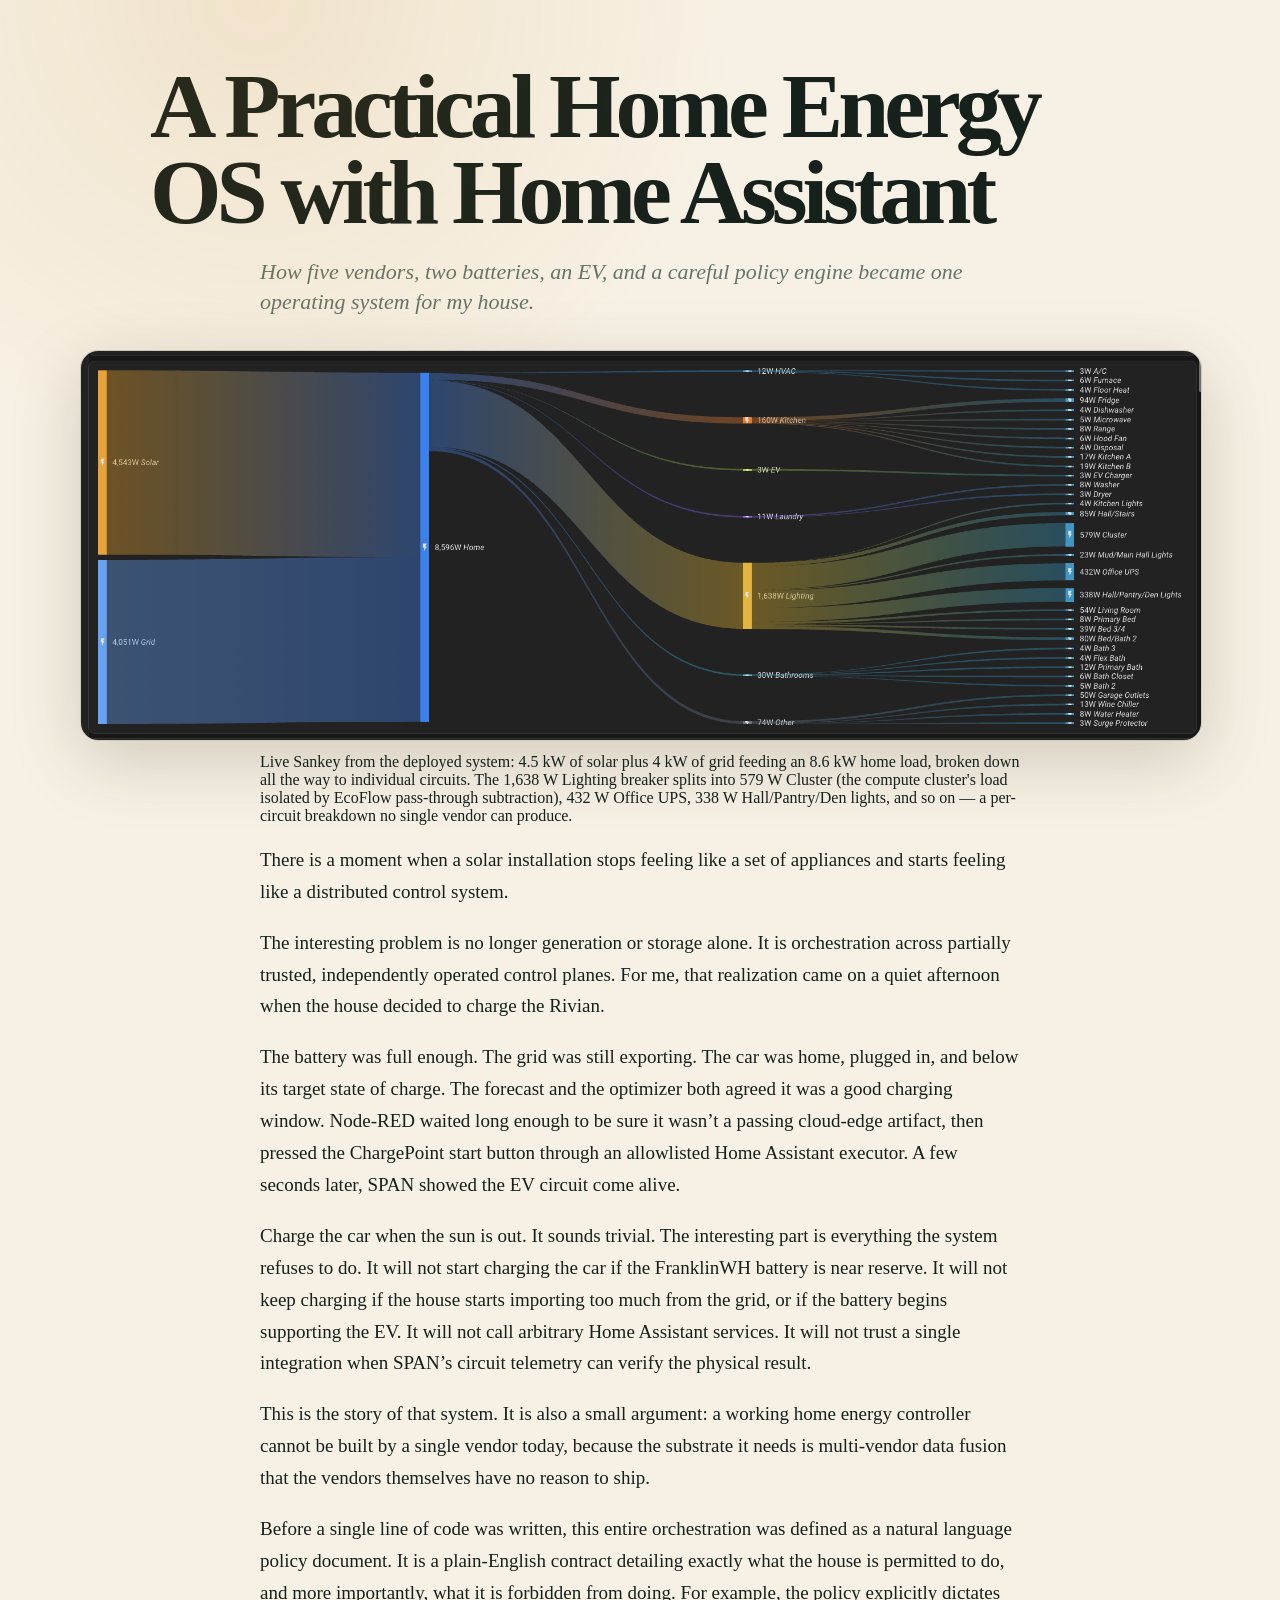
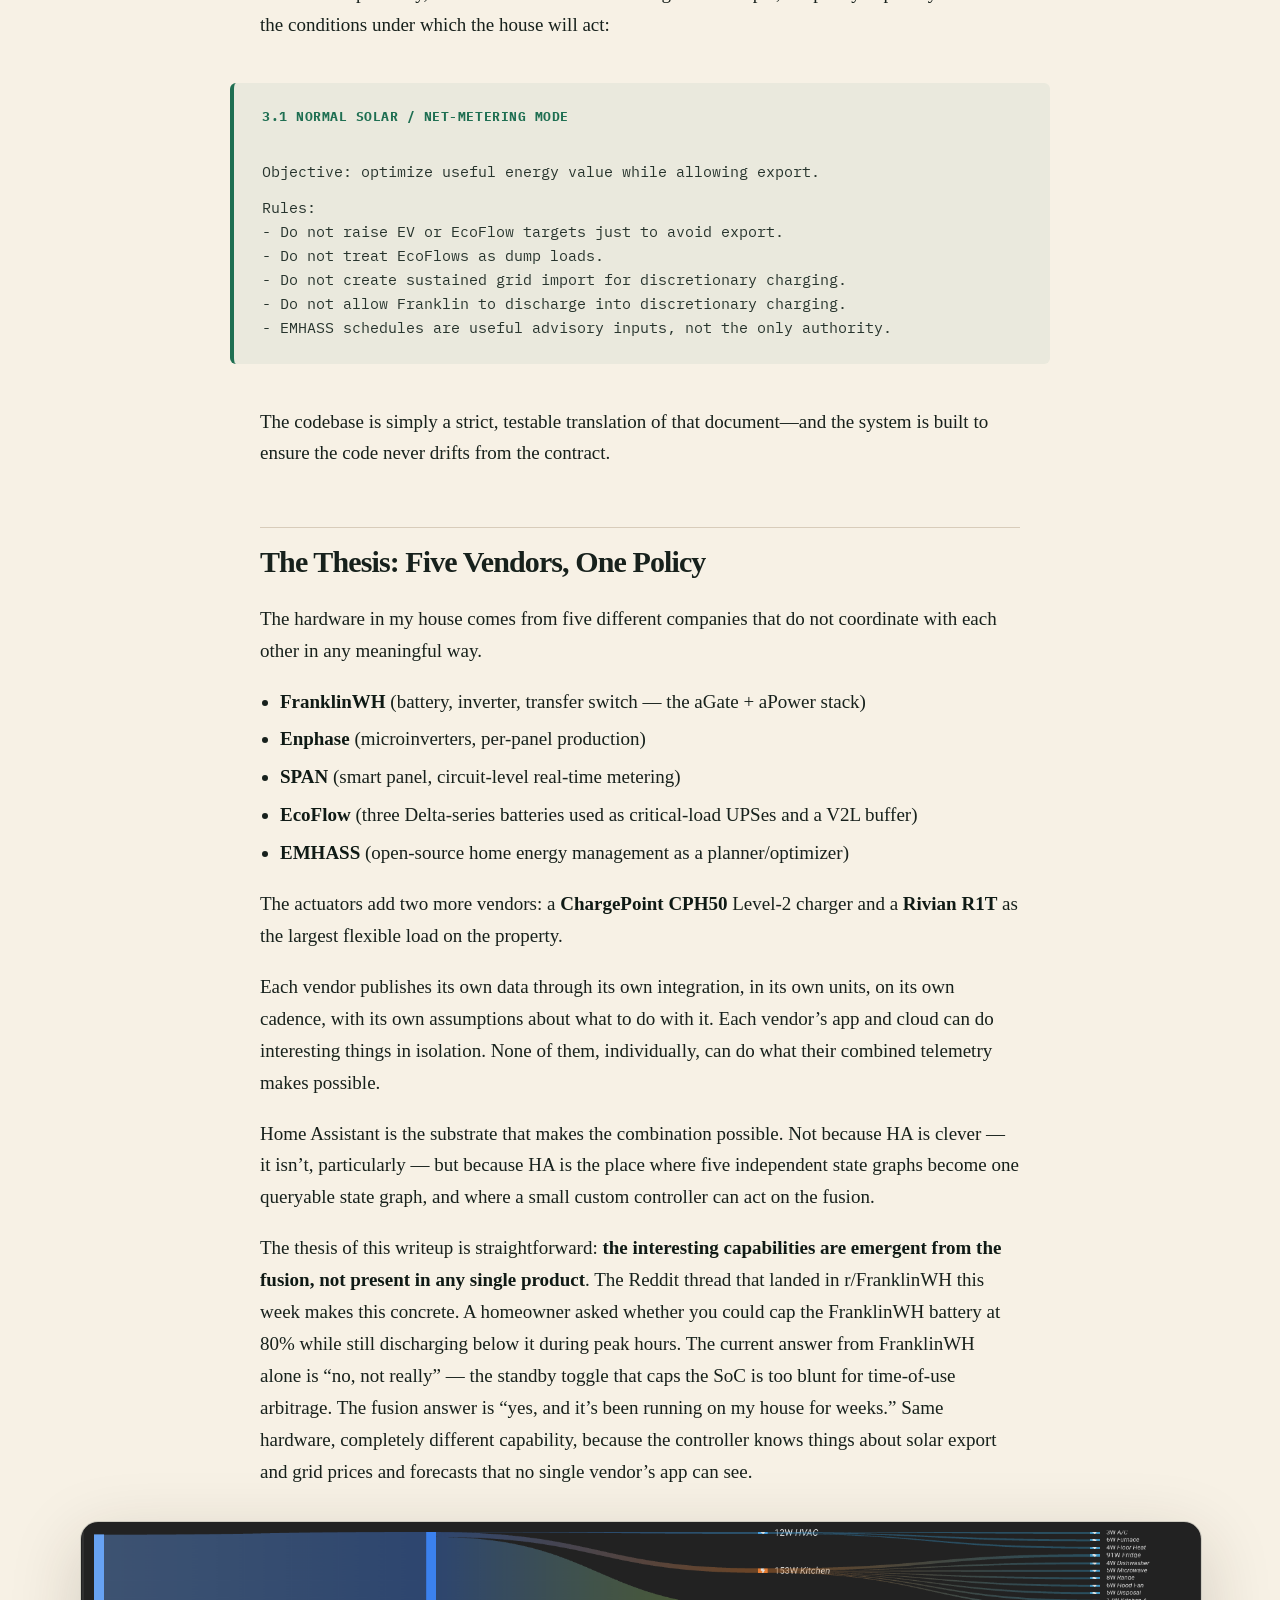
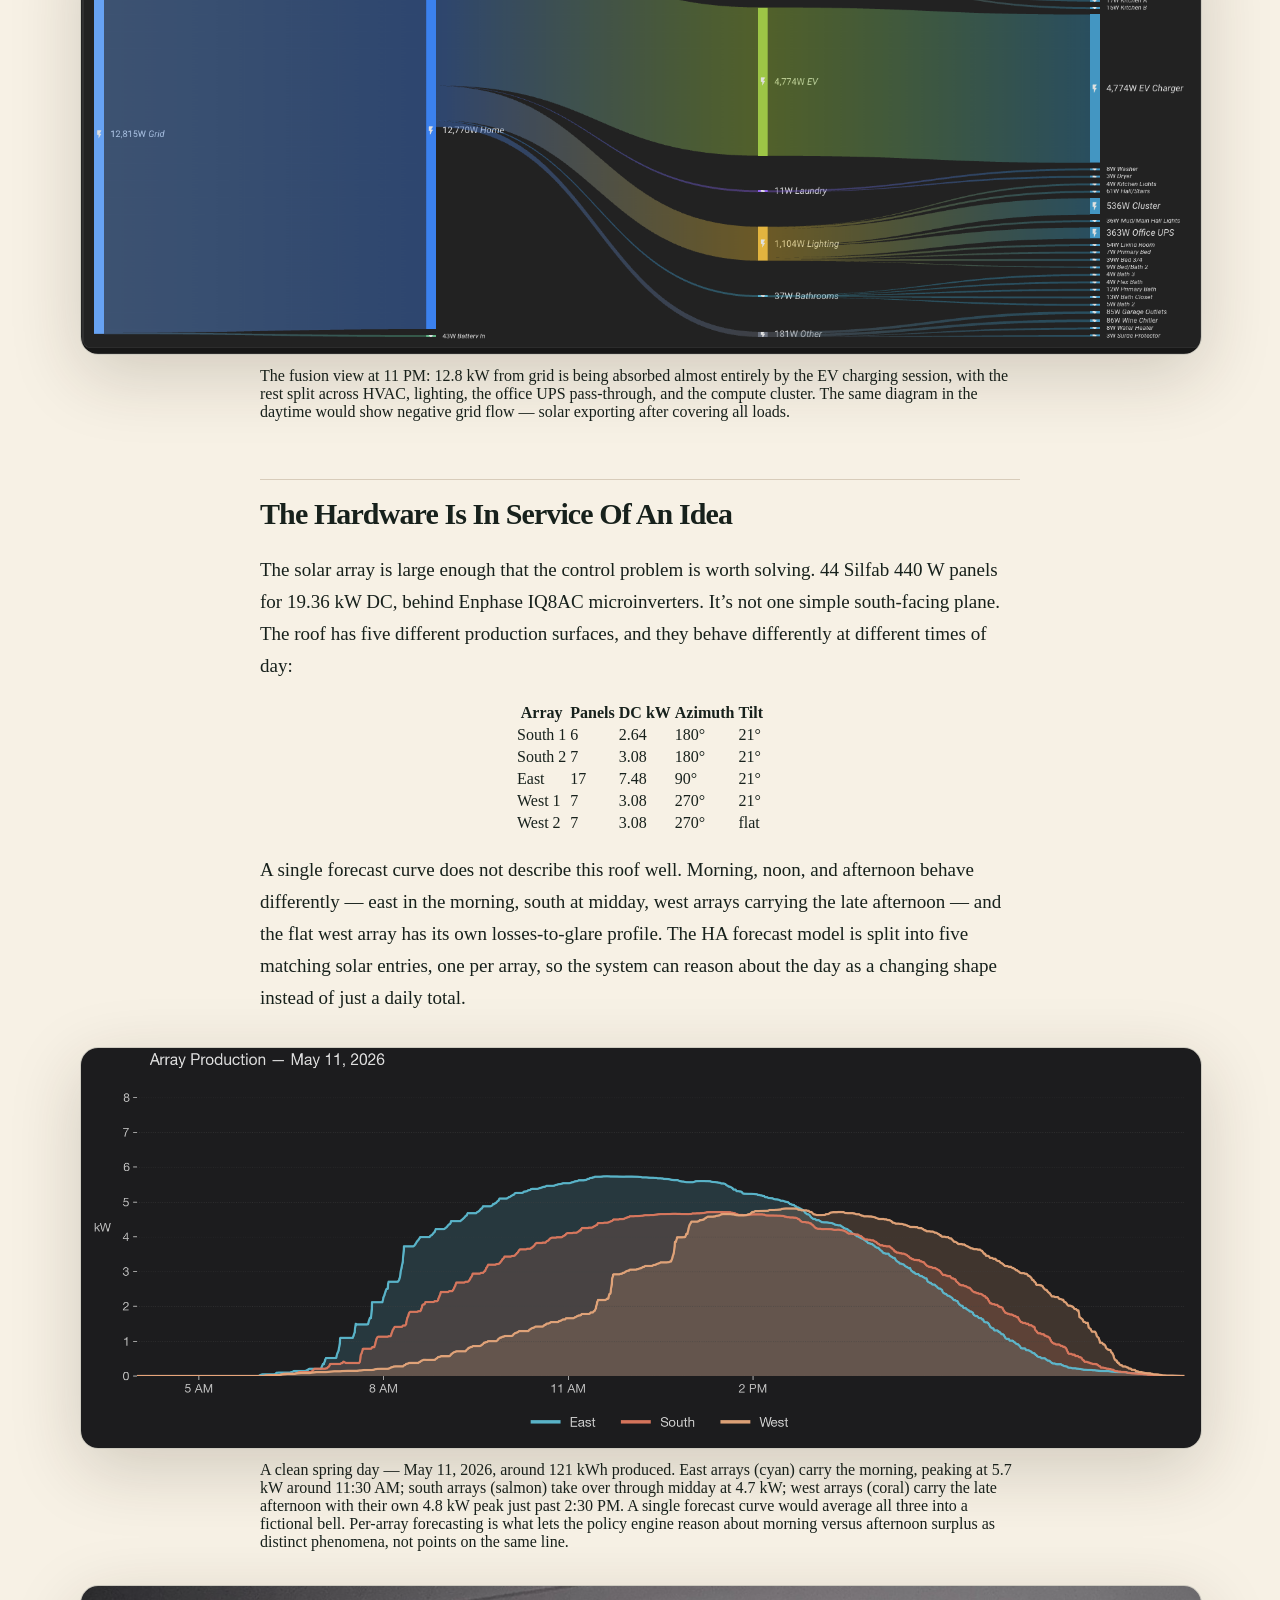
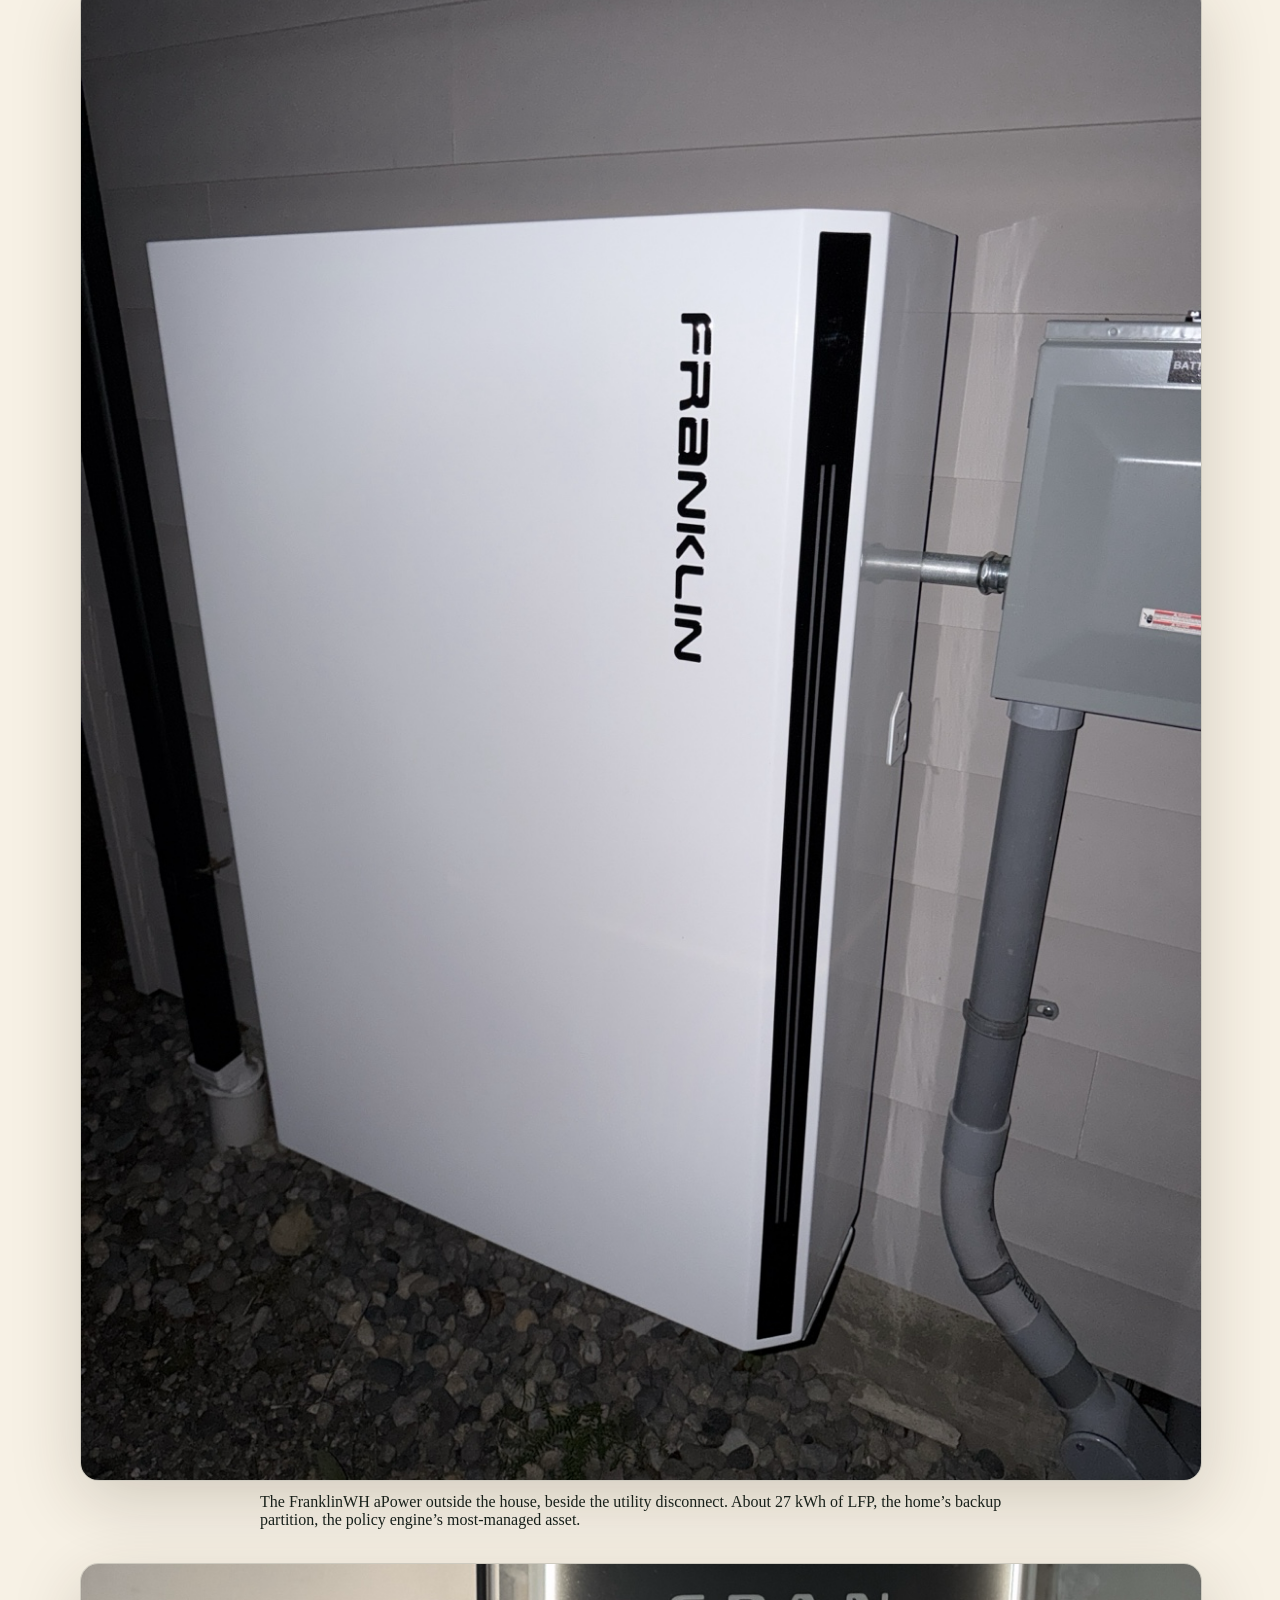
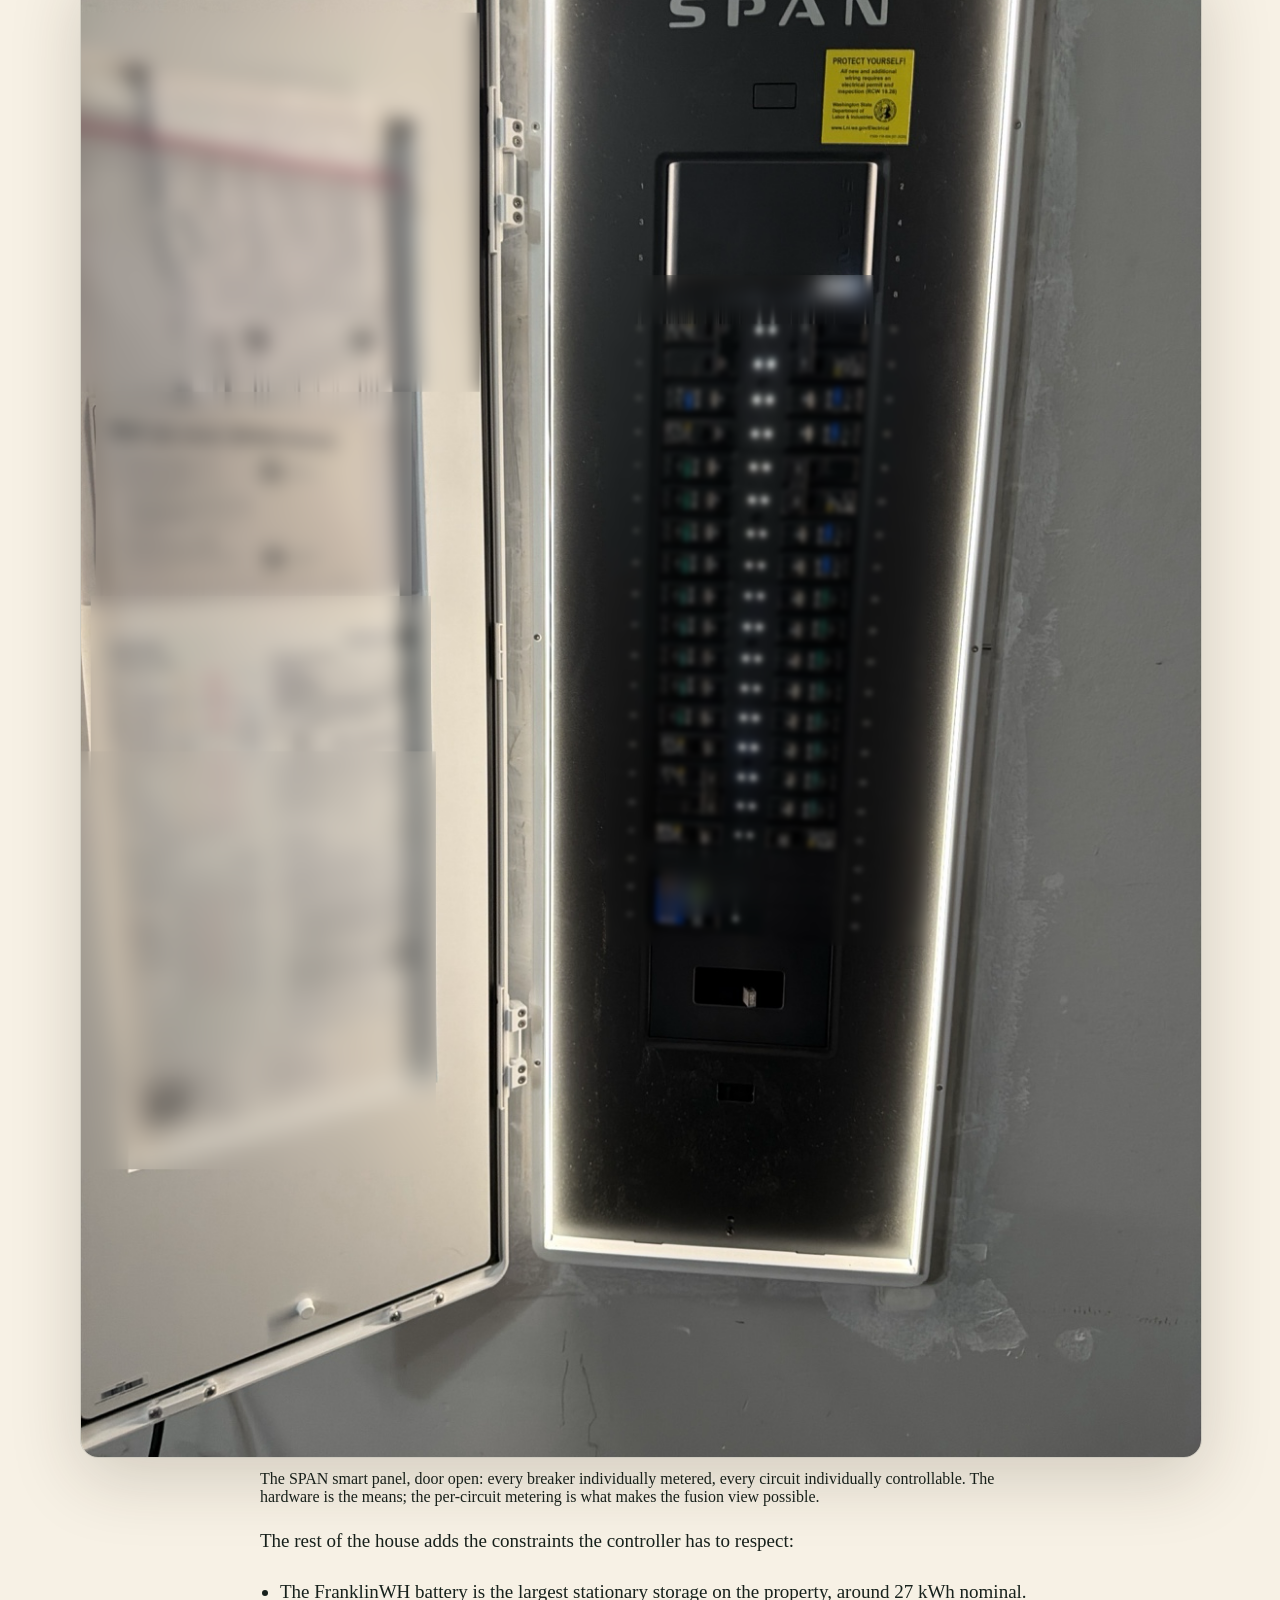
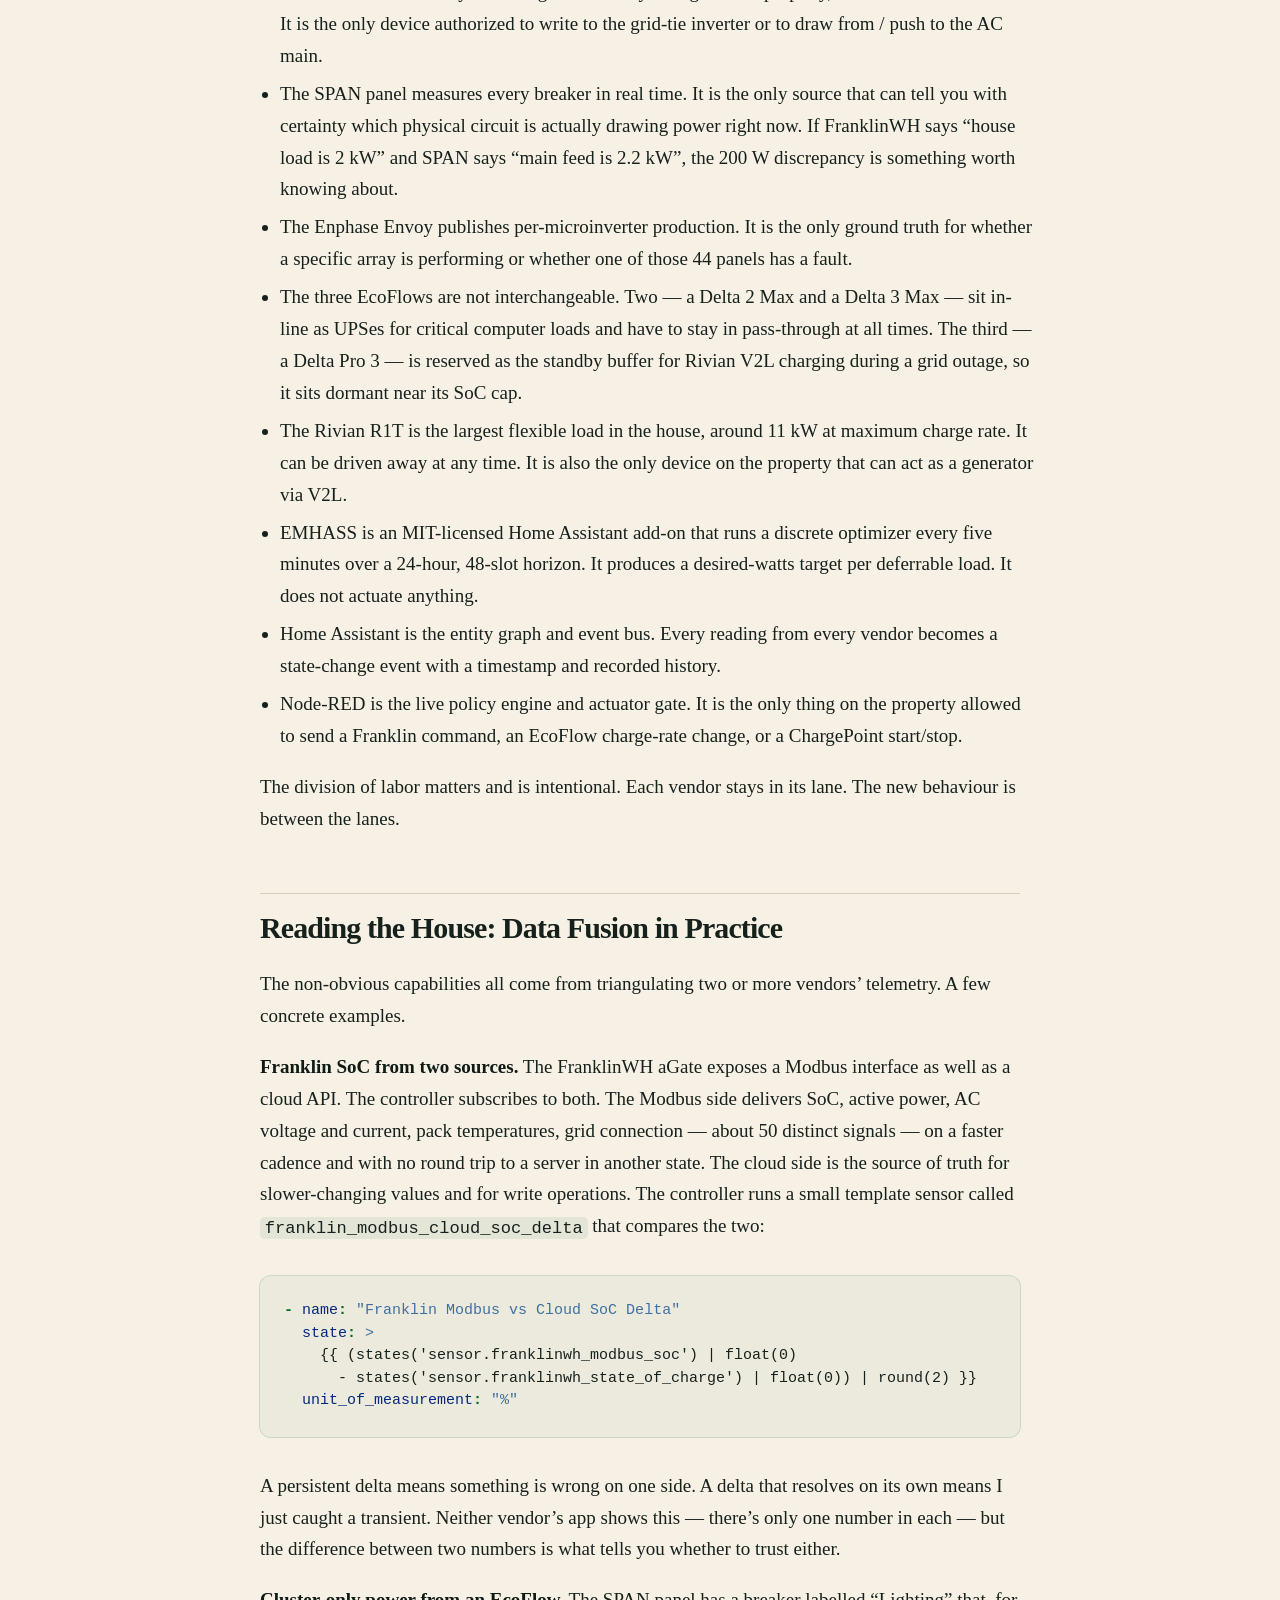
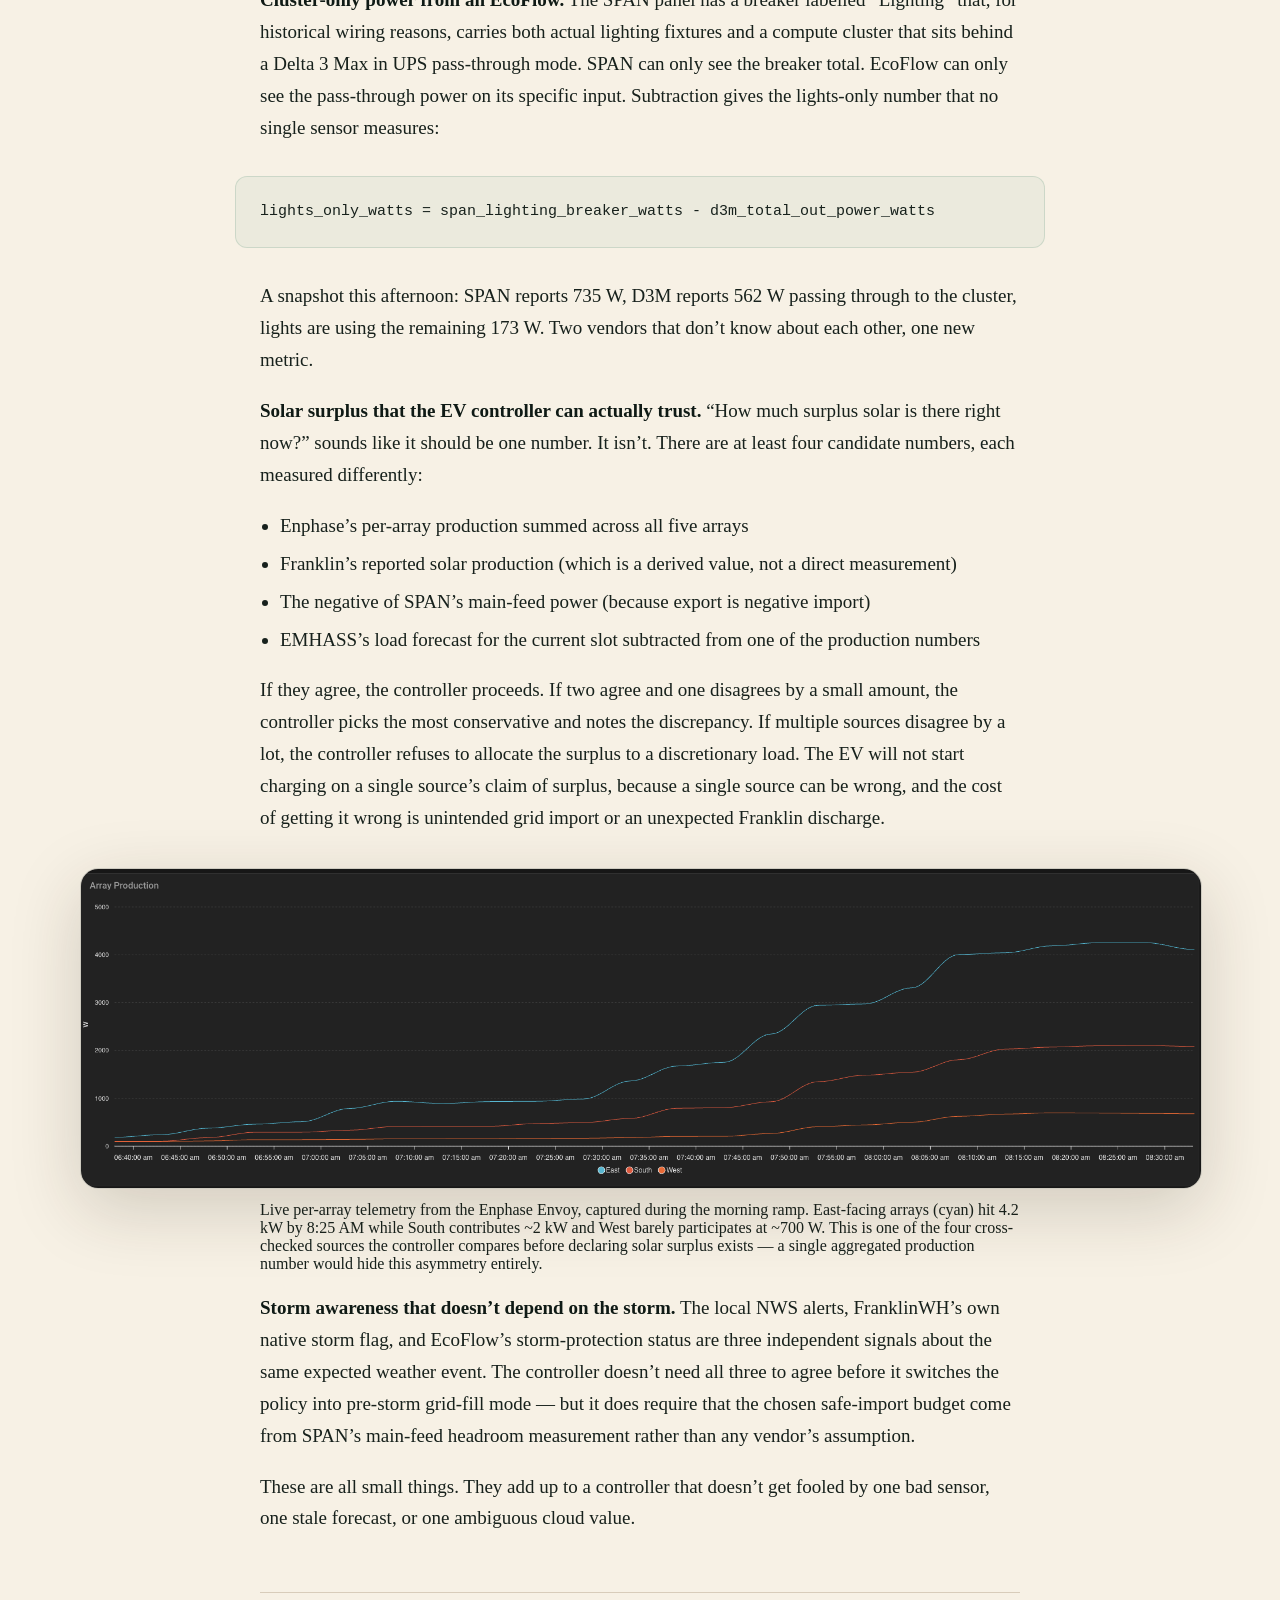
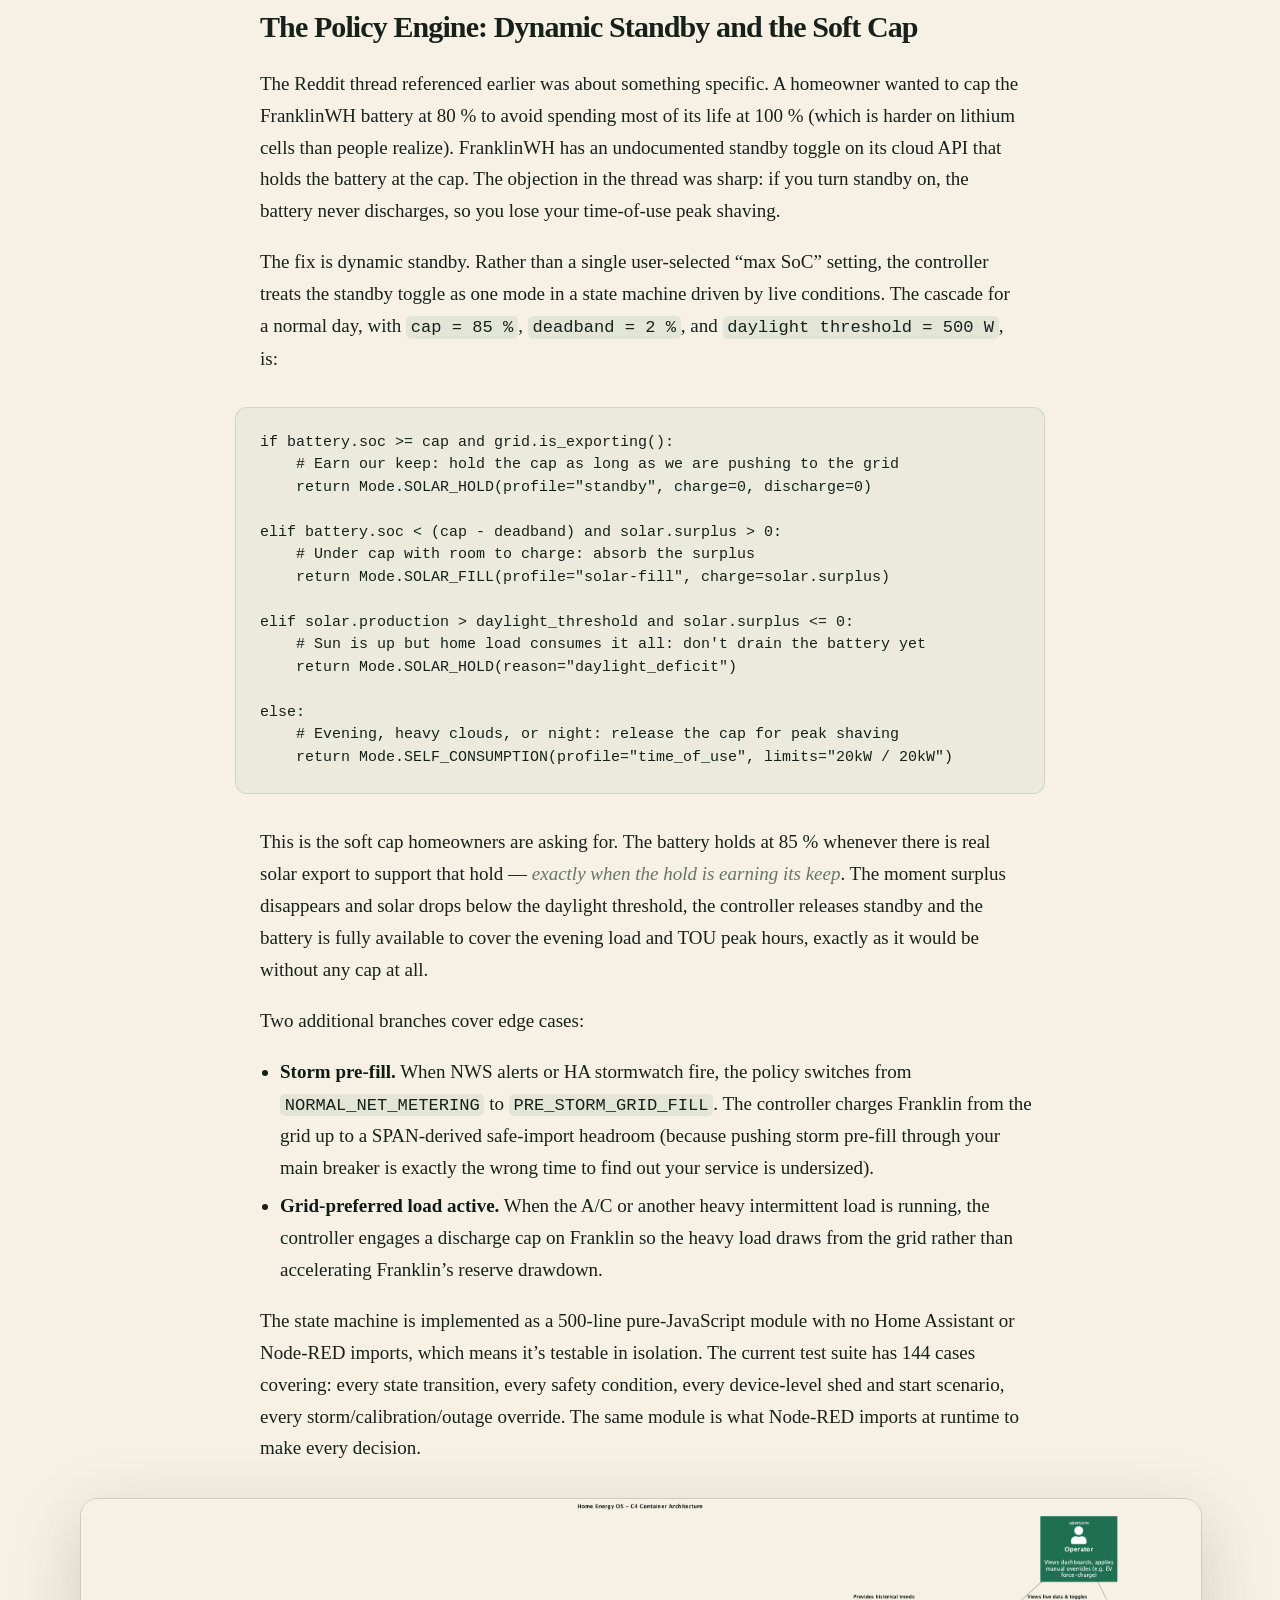
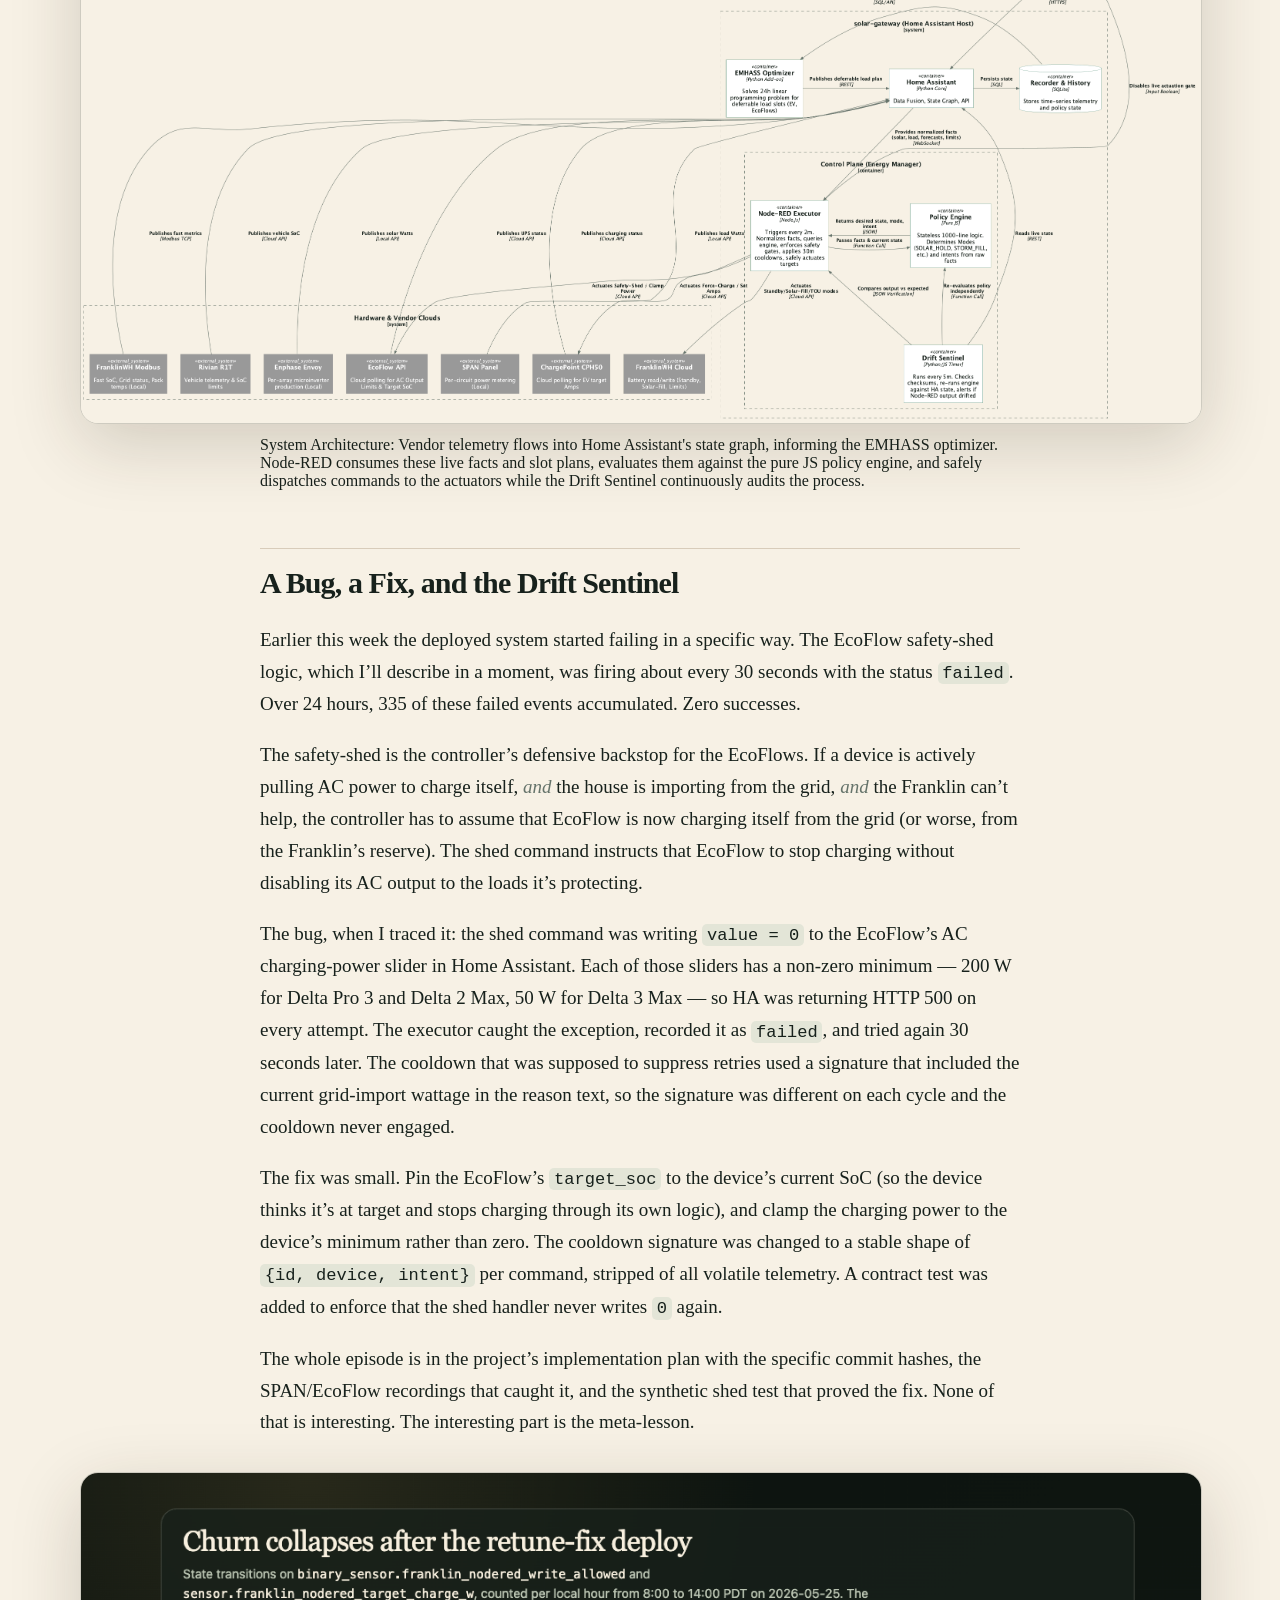
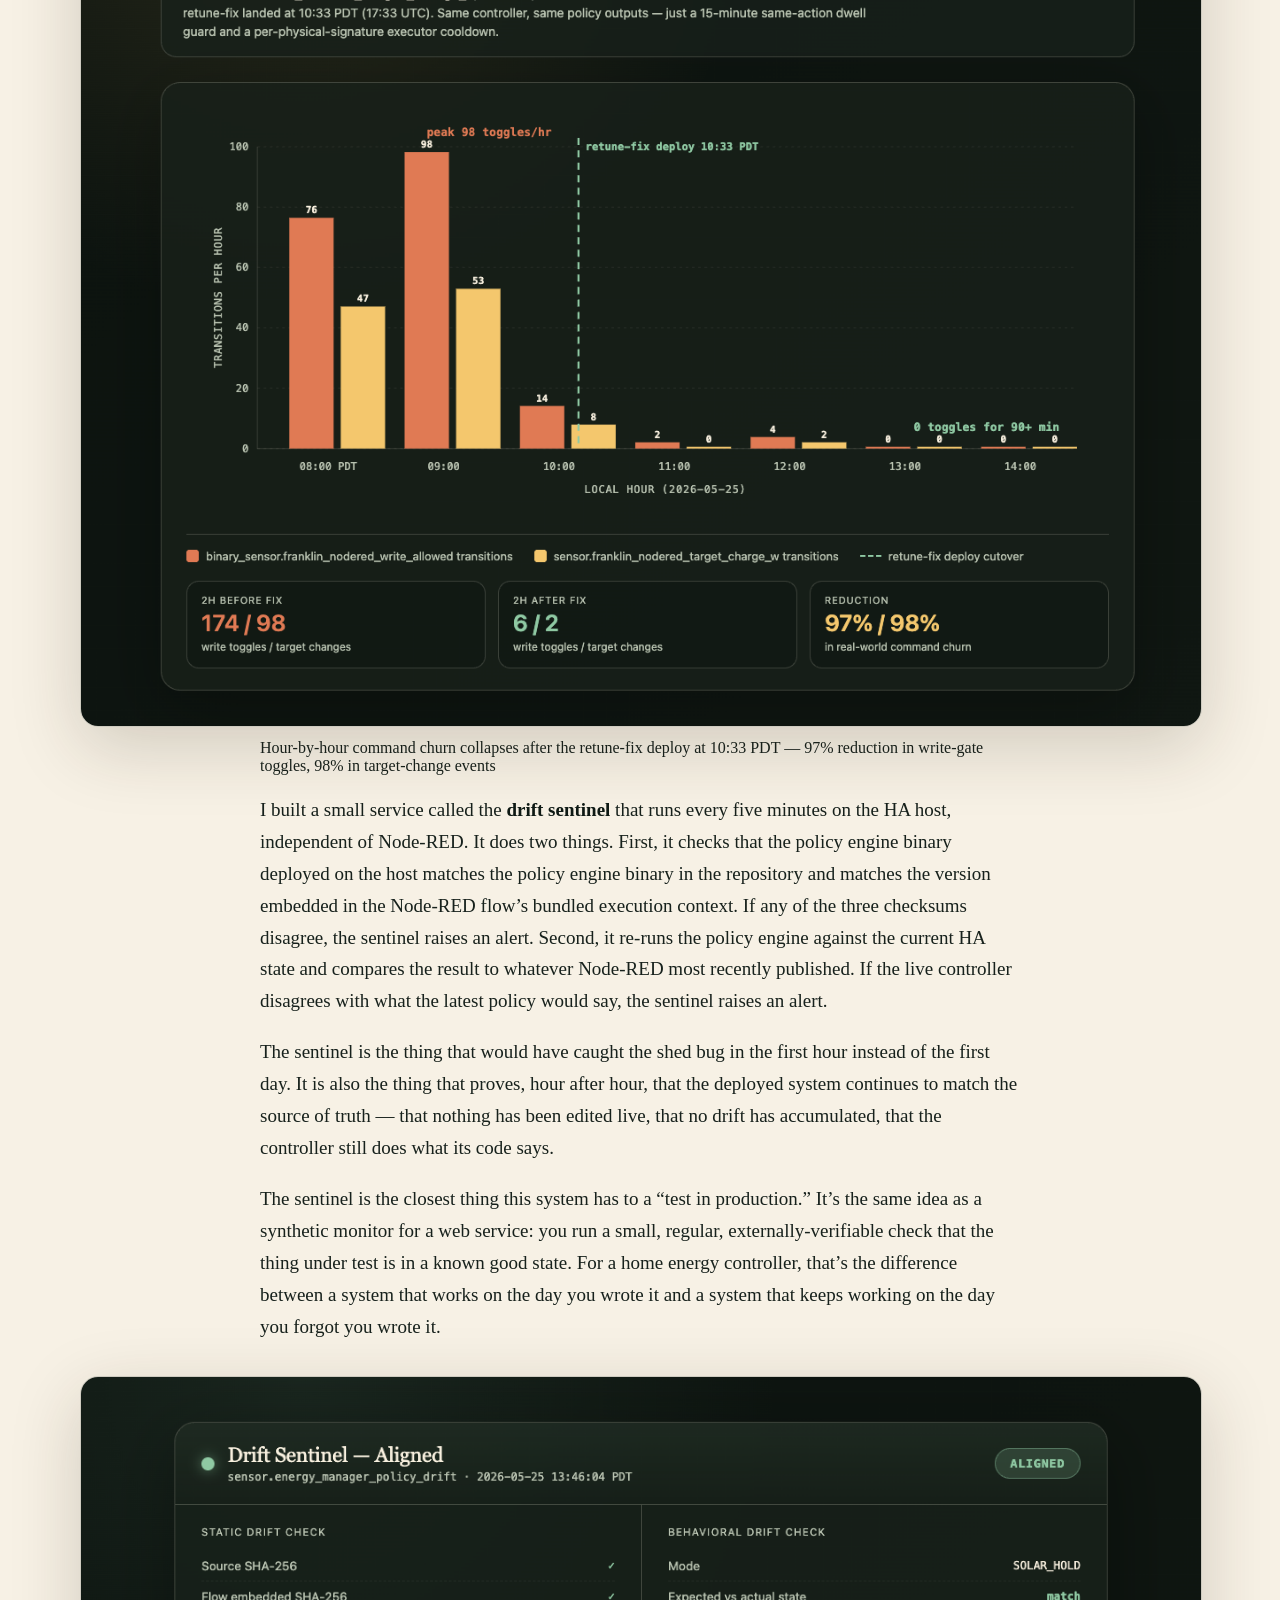
==== commit b5c32716: "Add live morning per-array production ramp to data fusion section" ====
--- a/article.html
+++ b/article.html
@@ -368,6 +368,11 @@
 EV will not start charging on a single source’s claim of surplus,
 because a single source can be wrong, and the cost of getting it wrong
 is unintended grid import or an unexpected Franklin discharge.</p>
+<figure>
+<img src="screenshots/array-production-morning.png"
+alt="Live per-array telemetry from the Enphase Envoy, captured during the morning ramp. East-facing arrays (cyan) hit 4.2 kW by 8:25 AM while South contributes ~2 kW and West barely participates at ~700 W." />
+<figcaption aria-hidden="true">Live per-array telemetry from the Enphase Envoy, captured during the morning ramp. East-facing arrays (cyan) hit 4.2 kW by 8:25 AM while South contributes ~2 kW and West barely participates at ~700 W. This is one of the four cross-checked sources the controller compares before declaring solar surplus exists — a single aggregated production number would hide this asymmetry entirely.</figcaption>
+</figure>
 <p><strong>Storm awareness that doesn’t depend on the storm.</strong>
 The local NWS alerts, FranklinWH’s own native storm flag, and EcoFlow’s
 storm-protection status are three independent signals about the same
